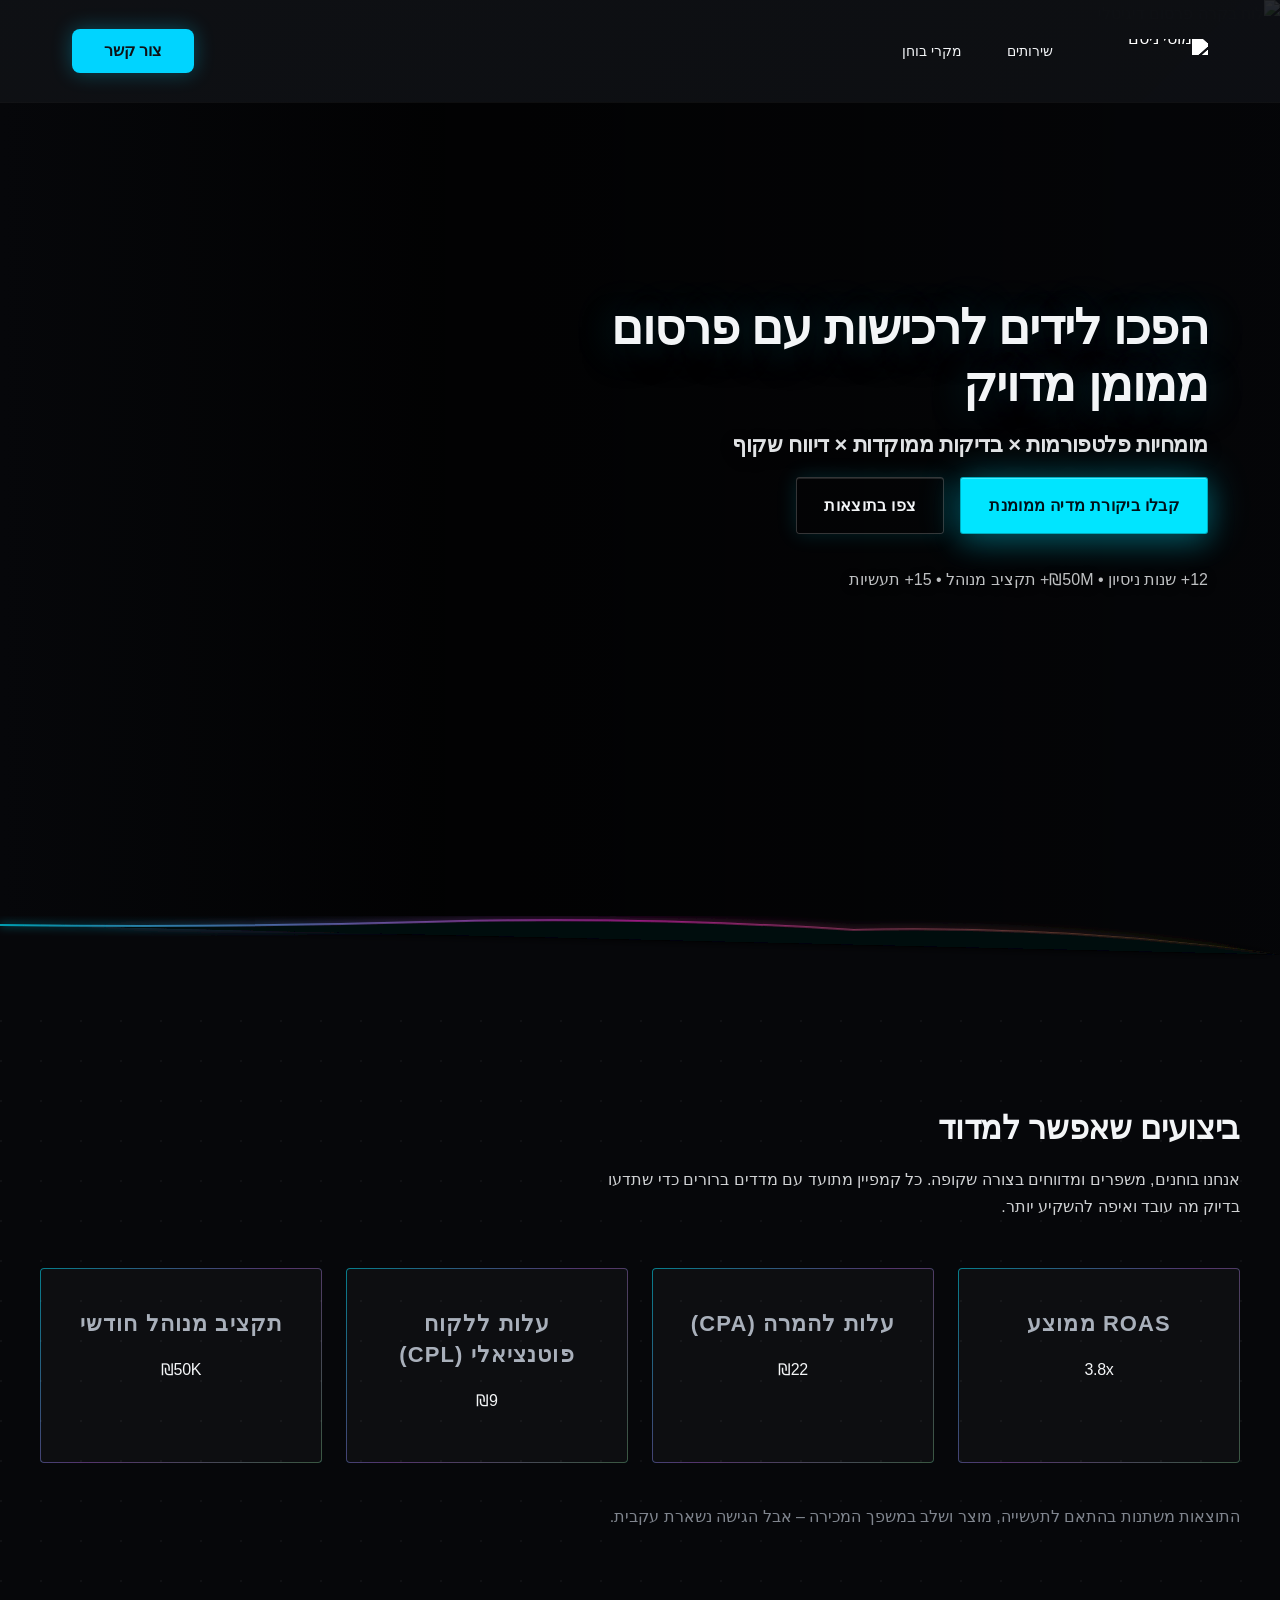
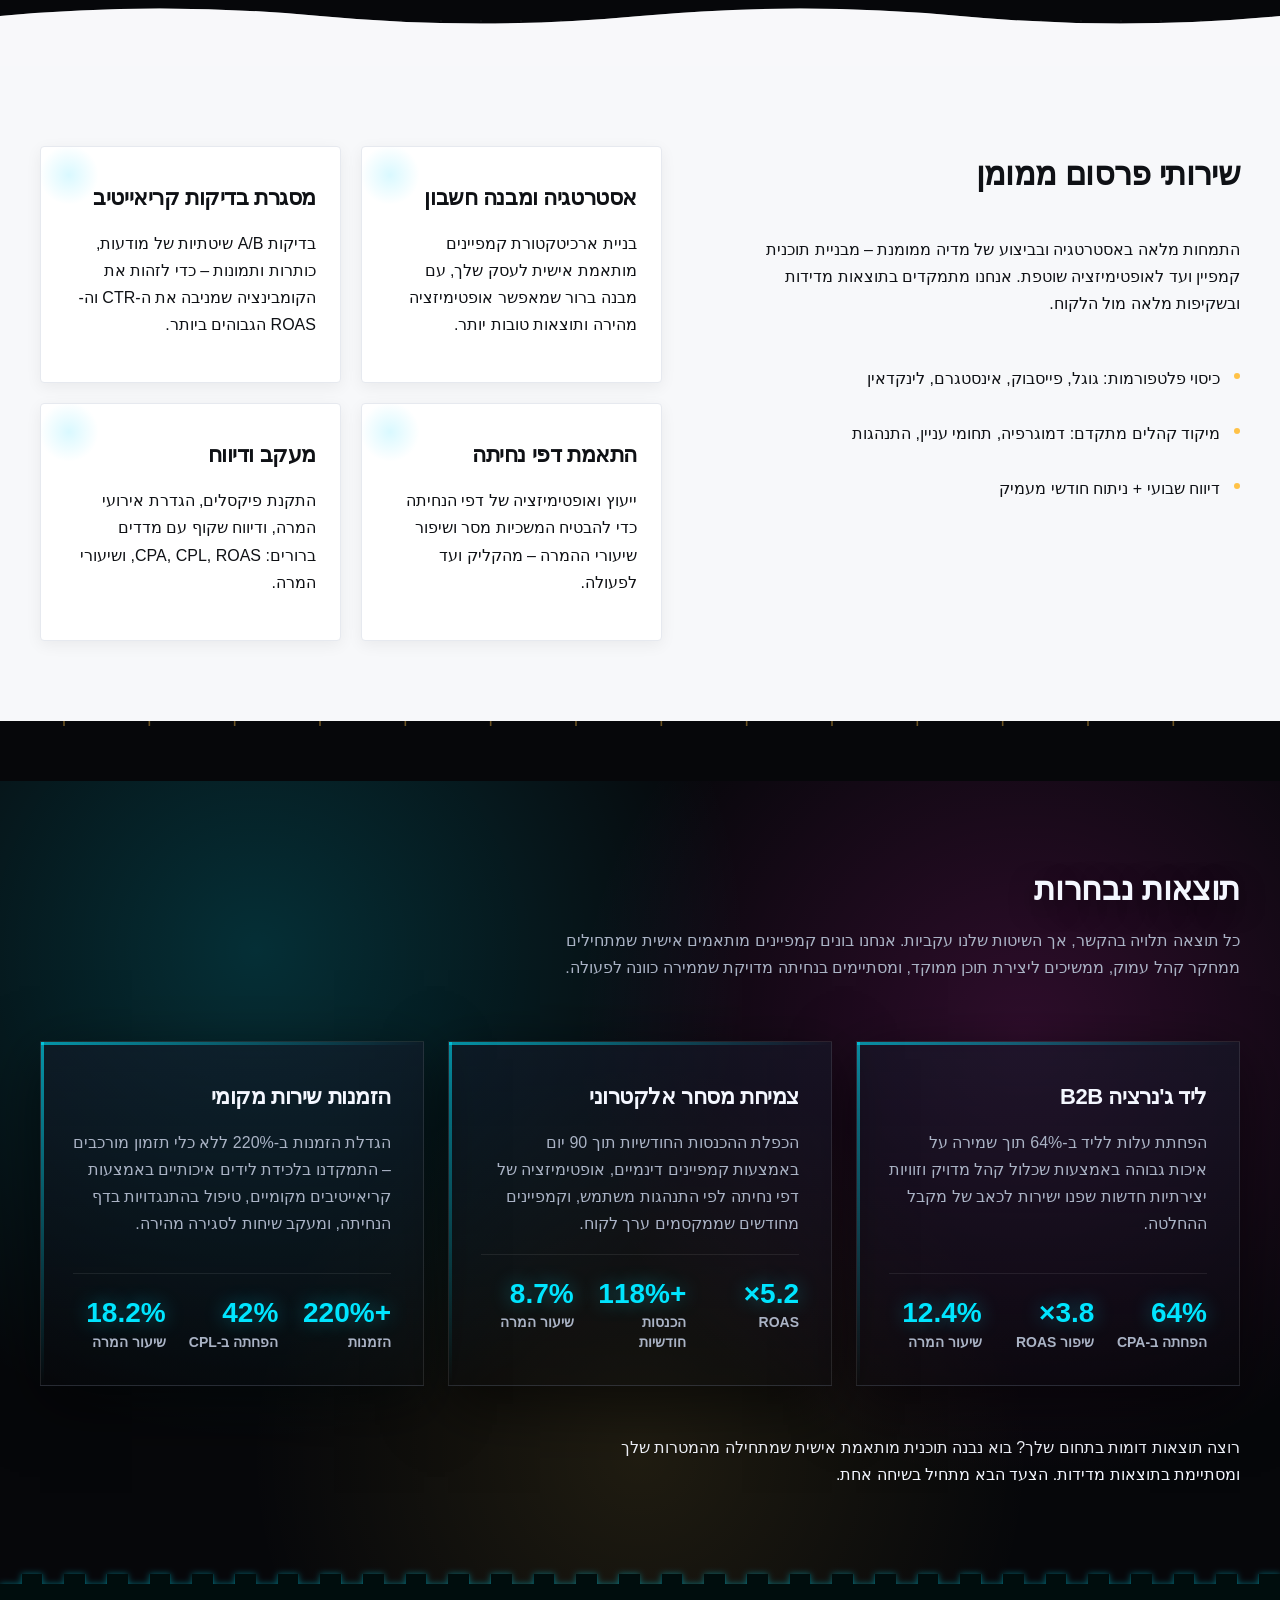
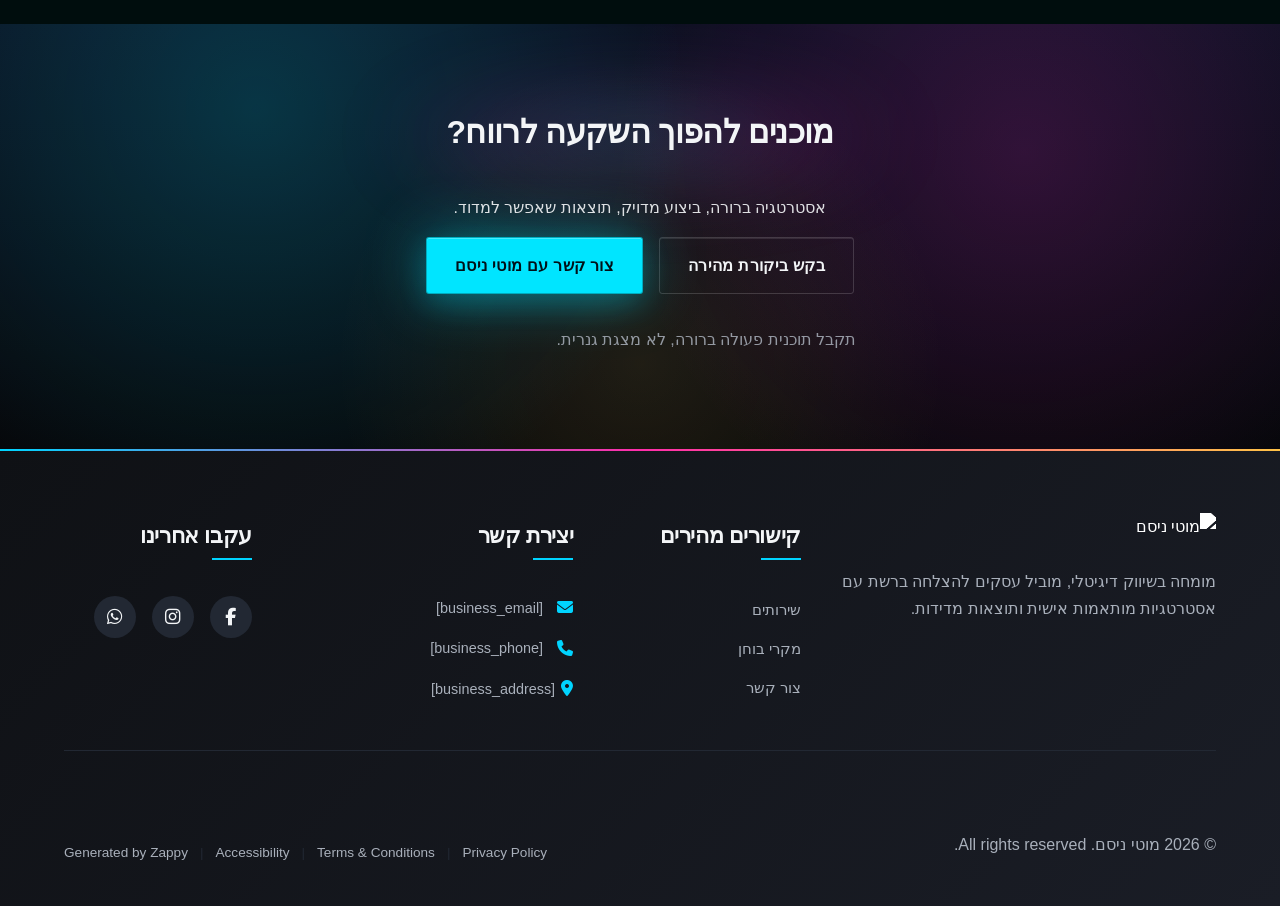
==== public/index.html @ 0c42daea "Initial website commit" ====
<!doctype html><html dir="rtl" lang="he"><head><meta charset="UTF-8"><meta content="width=device-width,initial-scale=1" name="viewport"><meta content="index, follow" name="robots"><title>פרסום ממומן שמניב תוצאות לעסקים — מוטי ניסם</title><meta content="מוטי ניסם מתמחה בשירותי פרסום ממומן לעסקים קטנים ובינוניים. קמפיינים דיגיטליים אפקטיביים שמגיעים לקהל היעד שלך ומניבים החזר השקעה מדיד." name="description"><meta content="פרסום ממומן לעסקים קטנים ובינוניים, שירותי פרסום ממומן בישראל, עסקים, שיווק דיגיטלי לעסקים, קמפיינים ממומנים" name="keywords"><script>!function(){"use strict";var t="acfc182a-7763-4c0f-8eba-aeacb9b62d09",e="https://api.zappy5.com/api/analytics/track",a=18e5,n=2592e6,o=!0,i=!0,r=!0;var s=function(){var e="zappy_visitor_"+t,a=null;try{if(a=localStorage.getItem(e)){var o=JSON.parse(a),i=Date.now();if(i-o.created<n)return o.lastSeen=i,localStorage.setItem(e,JSON.stringify(o)),o.id}}catch(t){console.warn("Zappy Analytics: LocalStorage not available")}var r="zv_"+Date.now()+"_"+Math.random().toString(36).substr(2,9);try{localStorage.setItem(e,JSON.stringify({id:r,created:Date.now(),lastSeen:Date.now()}))}catch(t){}return r}(),c=function(){var e="zappy_session_"+t,n=null;try{if(n=sessionStorage.getItem(e)){var o=JSON.parse(n),i=Date.now();if(i-o.timestamp<a)return o.timestamp=i,sessionStorage.setItem(e,JSON.stringify(o)),o.id}}catch(t){console.warn("Zappy Analytics: SessionStorage not available")}var r="zs_"+Date.now()+"_"+Math.random().toString(36).substr(2,9);try{sessionStorage.setItem(e,JSON.stringify({id:r,timestamp:Date.now()}))}catch(t){}return r}();function l(a,n){n=n||{};var o={website_id:t,event_type:a,page_path:window.location.pathname,referrer:document.referrer||"direct",visitor_id:s,session_id:c,metadata:n};if(navigator.sendBeacon){var i=new Blob([JSON.stringify(o)],{type:"application/json"});navigator.sendBeacon(e,i)}else fetch(e,{method:"POST",headers:{"Content-Type":"application/json"},body:JSON.stringify(o),keepalive:!0}).catch(function(t){console.warn("Zappy Analytics: Failed to track event",t)})}o&&l("pageview",{title:document.title,url:window.location.href}),i&&document.addEventListener("click",function(t){var e=t.target;if("BUTTON"===e.tagName||e.closest("button")){var a="BUTTON"===e.tagName?e:e.closest("button");l("click",{element:"button",text:a.textContent.trim().substring(0,100),id:a.id||null,class:a.className||null})}else if("A"===e.tagName||e.closest("a")){var n="A"===e.tagName?e:e.closest("a");l("navigation",{element:"link",text:n.textContent.trim().substring(0,100),href:n.href,external:n.hostname!==window.location.hostname})}},!0),r&&document.addEventListener("submit",function(t){var e=t.target;l("form_submit",{form_id:e.id||null,form_name:e.name||null,form_action:e.action||null,form_method:e.method||"GET"})},!0);var d=Date.now();window.addEventListener("beforeunload",function(){l("page_unload",{time_on_page:Math.floor((Date.now()-d)/1e3),page_path:window.location.pathname})}),window.zappyAnalytics={track:l,getVisitorId:function(){return s},getSessionId:function(){return c}}}()</script><meta content="פרסום ממומן שמניב תוצאות לעסקים — מוטי ניסם" property="og:title"><meta content="מוטי ניסם מתמחה בשירותי פרסום ממומן לעסקים קטנים ובינוניים. קמפיינים דיגיטליים אפקטיביים שמגיעים לקהל היעד שלך ומניבים החזר השקעה מדיד." property="og:description"><meta content="website" property="og:type"><meta content="he_IL" property="og:locale"><meta content="summary_large_image" name="twitter:card"><meta content="פרסום ממומן שמניב תוצאות לעסקים — מוטי ניסם" name="twitter:title"><meta content="מוטי ניסם מתמחה בשירותי פרסום ממומן לעסקים קטנים ובינוניים. קמפיינים דיגיטליים אפקטיביים שמגיעים לקהל היעד שלך ומניבים החזר השקעה מדיד." name="twitter:description"><link href="https://cdnjs.cloudflare.com/ajax/libs/font-awesome/6.4.0/css/all.min.css" rel="stylesheet"><link href="/assets/favicon.ico" rel="icon" type="image/x-icon"><link href="/assets/favicon-16x16.png" rel="icon" type="image/png" sizes="16x16"><link href="/assets/favicon-32x32.png" rel="icon" type="image/png" sizes="32x32"><link href="/assets/favicon-48x48.png" rel="icon" type="image/png" sizes="48x48"><link href="/assets/favicon-192x192.png" rel="icon" type="image/png" sizes="192x192"><link href="/assets/favicon-512x512.png" rel="icon" type="image/png" sizes="512x512"><link href="/assets/apple-touch-icon.png" rel="apple-touch-icon"><link href="https://cdn.jsdelivr.net/npm/vanilla-cookieconsent@3/dist/cookieconsent.css" rel="stylesheet"><script src="https://cdn.jsdelivr.net/npm/vanilla-cookieconsent@3/dist/cookieconsent.umd.js"></script><script src="https://cdn.jsdelivr.net/gh/mickidum/acc_toolbar/acctoolbar/acctoolbar.min.js"></script><link href="/styles.css" rel="stylesheet"><style id="zappy-dropdown-submenu-styles">#navMenu li:has(.sub-menu),.nav-menu li:has(.sub-menu),.navbar li:has(.sub-menu),nav li:has(.sub-menu){position:relative}#navMenu .sub-menu,.nav-menu .sub-menu,.navbar .sub-menu,nav .sub-menu{display:block!important;position:absolute!important;top:100%;left:0;min-width:220px;background:#fff;border-radius:8px;box-shadow:0 8px 25px rgba(0,0,0,.15);padding:8px 0;opacity:0;visibility:hidden;transform:translateY(10px);transition:all .3s ease;z-index:1000;list-style:none;pointer-events:none}#navMenu li:hover>.sub-menu,.nav-menu li:hover>.sub-menu,.navbar li:hover>.sub-menu,nav li:hover>.sub-menu{opacity:1!important;visibility:visible!important;transform:translateY(0)!important;pointer-events:auto!important}.sub-menu li{list-style:none;margin:0;padding:0}.sub-menu a{display:block!important;padding:10px 16px!important;color:#333!important;font-weight:500;text-decoration:none;white-space:nowrap;transition:background-color .2s}.sub-menu a:hover{background-color:#f5f5f5}[dir=rtl] .nav-menu .sub-menu,[dir=rtl] .navbar .sub-menu,[dir=rtl] nav .sub-menu,html[lang=ar] .nav-menu .sub-menu,html[lang=ar] .navbar .sub-menu,html[lang=ar] nav .sub-menu,html[lang=he] .nav-menu .sub-menu,html[lang=he] .navbar .sub-menu,html[lang=he] nav .sub-menu{left:auto!important;right:0!important}.sub-menu:empty,.sub-menu:not(:has(li)),.sub-menu:not(:has(li:not(.zappy-hidden-menu-item))){display:none!important;opacity:0!important;visibility:hidden!important;pointer-events:none!important}li:has(.menu-group-title):hover>.sub-menu{opacity:1!important;visibility:visible!important;transform:translateY(0)!important;pointer-events:auto!important}#navMenu>li>.menu-group-title,.nav-menu>li>.menu-group-title{display:inline-block;padding:.5rem 1rem;cursor:default;user-select:none}@media (max-width:768px){#navMenu .sub-menu,.nav-menu .sub-menu,.navbar .sub-menu,nav .sub-menu{position:static!important;transform:none!important;box-shadow:none!important;background:0 0!important;max-height:0;overflow:hidden;opacity:0;visibility:hidden;transition:max-height .3s ease,opacity .3s ease;padding:0!important;border-radius:0!important}.sub-menu.mobile-expanded{max-height:500px!important;opacity:1!important;visibility:visible!important;padding:8px 0 8px 16px!important}[dir=rtl] .sub-menu.mobile-expanded,html[lang=he] .sub-menu.mobile-expanded{padding:8px 16px 8px 0!important}#navMenu li:hover>.sub-menu,.nav-menu li:hover>.sub-menu,.navbar li:hover>.sub-menu,nav li:hover>.sub-menu{opacity:0;visibility:hidden;pointer-events:none}#navMenu li>.sub-menu.mobile-expanded,.nav-menu li>.sub-menu.mobile-expanded,.navbar li>.sub-menu.mobile-expanded,nav li>.sub-menu.mobile-expanded{opacity:1!important;visibility:visible!important;pointer-events:auto!important}#navMenu li:has(.sub-menu),.nav-menu li:has(.sub-menu),.navbar li:has(.sub-menu),nav li:has(.sub-menu){display:flex!important;flex-wrap:wrap!important;align-items:center!important;position:relative!important;min-height:44px!important}#navMenu li:has(.sub-menu)>a,.nav-menu li:has(.sub-menu)>a,.navbar li:has(.sub-menu)>a,nav li:has(.sub-menu)>a{flex:1!important;min-width:0!important}#navMenu li:has(.sub-menu)>.menu-group-title,.nav-menu li:has(.sub-menu)>.menu-group-title,.navbar li:has(.sub-menu)>.menu-group-title,nav li:has(.sub-menu)>.menu-group-title{flex:1!important;min-width:0!important;padding:0!important;line-height:inherit!important}#navMenu li:has(.sub-menu)>.sub-menu,.nav-menu li:has(.sub-menu)>.sub-menu,.navbar li:has(.sub-menu)>.sub-menu,nav li:has(.sub-menu)>.sub-menu{flex-basis:100%!important;width:100%!important}#navMenu li:has(.sub-menu)>a [class*=arrow],#navMenu li:has(.sub-menu)>a [class*=chevron],.nav-menu li:has(.sub-menu)>a .fa-angle-down,.nav-menu li:has(.sub-menu)>a .fa-chevron-down,.nav-menu li:has(.sub-menu)>a [class*=arrow],.nav-menu li:has(.sub-menu)>a [class*=chevron],nav li:has(.sub-menu)>a [class*=arrow],nav li:has(.sub-menu)>a [class*=chevron]{display:none!important;visibility:hidden!important}.mobile-submenu-toggle{display:flex!important;align-items:center!important;justify-content:center!important;width:44px!important;height:auto!important;background:0 0!important;border:none!important;cursor:pointer!important;color:var(--text-dark)!important;position:static!important;flex-shrink:0!important;align-self:stretch!important;z-index:2!important;padding:0!important;margin:0!important}.mobile-submenu-toggle::after{content:''!important;width:0!important;height:0!important;border-left:6px solid transparent!important;border-right:6px solid transparent!important;border-top:7px solid currentColor!important;transition:transform .3s ease!important}.mobile-submenu-toggle.expanded::after{transform:rotate(180deg)!important}.sub-menu a{padding:10px 0!important;display:block!important;color:var(--text-dark)!important}.navbar .sub-menu li a,.zappy-products-dropdown .sub-menu a,nav.navbar .sub-menu li a{color:var(--text-dark)!important}}@media (min-width:769px){.mobile-submenu-toggle{display:none!important}}</style><style id="zappy-widget-visibility">#mic-access-tool-box,#mic-access-tool-general-button,#mic-init-access-tool #mic-access-tool-box,#mic-init-access-tool #mic-access-tool-general-button,#mic-init-access-tool .mic-access-tool-general-button,._access-icon,._access-menu,.mic-access-tool-box,.mic-access-tool-general-button,div[id*=mic-access-tool-box]{display:none!important;visibility:hidden!important;opacity:0!important;pointer-events:none!important}</style></head><body><nav class="navbar" dir="rtl"><button aria-label="Menu" class="mobile-toggle" id="mobileToggle"><svg viewbox="0 0 24 24" fill="none" height="24" width="24" class="hamburger-icon"><path d="M3 12h18M3 6h18M3 18h18" stroke="currentColor" stroke-width="2" stroke-linecap="round"></path></svg><svg viewbox="0 0 24 24" fill="none" height="24" width="24" class="close-icon" style="display:none"><path d="M18 6L6 18M6 6l12 12" stroke="currentColor" stroke-width="2" stroke-linecap="round"></path></svg></button><button aria-label="Call" class="phone-header-btn"><svg viewbox="0 0 24 24" fill="currentColor" height="20" width="20"><path d="M22 16.92v3a2 2 0 0 1-2.18 2 19.79 19.79 0 0 1-8.63-3.07 19.5 19.5 0 0 1-6-6 19.79 19.79 0 0 1-3.07-8.67A2 2 0 0 1 4.11 2h3a2 2 0 0 1 2 1.72 12.84 12.84 0 0 0 .7 2.81 2 2 0 0 1-.45 2.11L8.09 9.91a16 16 0 0 0 6 6l1.27-1.27a2 2 0 0 1 2.11-.45 12.84 12.84 0 0 0 2.81.7A2 2 0 0 1 22 16.92z"></path></svg></button><div class="nav-container"><div class="nav-brand"><a href="/" class="logo-link"><img alt="מוטי ניסם" class="logo" src="/assets/business-logo.webp"></a></div><ul class="nav-menu" id="navMenu"><li><a href="/services">שירותים</a></li><li><a href="/case-studies">מקרי בוחן</a></li></ul><div class="nav-cta-container"><a href="/contact" class="nav-cta-btn">צור קשר</a></div></div></nav><main><section class="index-hero-section" data-layout-spec="בית-hero" data-hero-type="fullscreen-scrim"><img alt="לוח בקרה פרסום דיגיטלי" class="index-hero-bg" src="/assets/site-index-hero-bg.webp" data-context="Cinematic macro shot of digital advertising dashboards with blurred chart lines and performance metrics, dark moody lighting with subtle neon cyan and magenta accents, film grain texture, professional analytics interface in soft focus, dramatic depth of field, high-tech marketing workspace atmosphere" data-hero-bg="true" data-placeholder="index-hero-bg" data-preserve-bg="0" height="1080" width="1920"><div class="index-hero-scrim" aria-hidden="true"></div><div class="index-hero-content"><div class="index-hero-container"><h1 class="index-hero-headline">הפכו לידים לרכישות עם פרסום ממומן מדויק</h1><h3 class="index-hero-subtitle">מומחיות פלטפורמות × בדיקות ממוקדות × דיווח שקוף</h3><div class="index-hero-cta-row"><a href="/contact" class="index-hero-btn-primary">קבלו ביקורת מדיה ממומנת</a><a href="/case-studies" class="index-hero-btn-secondary">צפו בתוצאות</a></div><p class="index-hero-proof">12+ שנות ניסיון • ₪50M+ תקציב מנוהל • 15+ תעשיות</p></div></div><div class="index-hero-divider-wrapper"><svg viewbox="0 0 1200 120" aria-hidden="true" data-no-icon-edit="true" preserveaspectratio="none" xmlns="http://www.w3.org/2000/svg"><defs><linearGradient id="index-hero-divider-gradient" x1="0%" x2="100%" y1="0%" y2="0%"><stop offset="0%" style="stop-color:#00E5FF;stop-opacity:0.65"></stop><stop offset="50%" style="stop-color:#FF2BD6;stop-opacity:0.45"></stop><stop offset="100%" style="stop-color:rgba(255,210,74,0)"></stop></linearGradient><filter id="index-hero-divider-glow"><feGaussianBlur result="coloredBlur" stddeviation="4"></feGaussianBlur><feMerge><feMergeNode in="coloredBlur"></feMergeNode><feMergeNode in="SourceGraphic"></feMergeNode></feMerge></filter></defs><path d="M0,120 L0,25 Q200,28 400,22 T800,30 Q1000,25 1200,55 L1200,120 Z" fill="#06070A"></path><path d="M0,25 Q200,28 400,22 T800,30 Q1000,25 1200,55" fill="#06070A" filter="url(#index-hero-divider-glow)" stroke="url(#index-hero-divider-gradient)" stroke-width="2"></path></svg></div></section><section class="index-stats-section" data-layout-spec="בית-stats"><div class="index-stats-section__container"><div class="index-stats-section__intro"><h2 class="index-stats-section__title">ביצועים שאפשר למדוד</h2><p class="index-stats-section__intro-text">אנחנו בוחנים, משפרים ומדווחים בצורה שקופה. כל קמפיין מתועד עם מדדים ברורים כדי שתדעו בדיוק מה עובד ואיפה להשקיע יותר.</p></div><div class="index-stats-section__metrics-grid"><div class="index-stats-section__metric-card"><h3 class="index-stats-section__metric-label">ROAS ממוצע</h3><p class="index-stats-section__metric-value">3.8x</p></div><div class="index-stats-section__metric-card"><h3 class="index-stats-section__metric-label">עלות להמרה (CPA)</h3><p class="index-stats-section__metric-value">₪22</p></div><div class="index-stats-section__metric-card"><h3 class="index-stats-section__metric-label">עלות ללקוח פוטנציאלי (CPL)</h3><p class="index-stats-section__metric-value">₪9</p></div><div class="index-stats-section__metric-card"><h3 class="index-stats-section__metric-label">תקציב מנוהל חודשי</h3><p class="index-stats-section__metric-value">₪50K</p></div></div><p class="index-stats-section__disclaimer">התוצאות משתנות בהתאם לתעשייה, מוצר ושלב במשפך המכירה – אבל הגישה נשארת עקבית.</p></div><div class="index-stats-section__divider-wrapper"><svg viewbox="0 0 1200 100" aria-hidden="true" data-no-icon-edit="true" preserveaspectratio="none" xmlns="http://www.w3.org/2000/svg"><defs><linearGradient id="stats-wave-glow" x1="0%" x2="100%" y1="0%" y2="0%"><stop offset="0%" style="stop-color:#00E5FF;stop-opacity:0.25"></stop><stop offset="50%" style="stop-color:#FF2BD6;stop-opacity:0.20"></stop><stop offset="100%" style="stop-color:#00E5FF;stop-opacity:0.25"></stop></linearGradient></defs><path d="M0,100 L0,50 Q150,35 300,50 T600,50 Q750,35 900,50 T1200,50 L1200,100 Z" fill="var(--bg-light)"></path><path d="M0,100 L0,50 Q150,35 300,50 T600,50 Q750,35 900,50 T1200,50 L1200,100 Z" fill="var(--bg-light)" opacity="0.4"></path></svg></div></section><section class="index-services-section" data-layout-spec="בית-services"><div class="index-services-container"><div class="index-services-content"><h2 class="index-services-title">שירותי פרסום ממומן</h2><p class="index-services-intro">התמחות מלאה באסטרטגיה ובביצוע של מדיה ממומנת – מבניית תוכנית קמפיין ועד לאופטימיזציה שוטפת. אנחנו מתמקדים בתוצאות מדידות ובשקיפות מלאה מול הלקוח.</p><div class="index-services-includes"><p class="index-services-include-item">כיסוי פלטפורמות: גוגל, פייסבוק, אינסטגרם, לינקדאין</p><p class="index-services-include-item">מיקוד קהלים מתקדם: דמוגרפיה, תחומי עניין, התנהגות</p><p class="index-services-include-item">דיווח שבועי + ניתוח חודשי מעמיק</p></div></div><div class="index-services-cards"><div class="index-services-card"><h3 class="index-services-card-title">אסטרטגיה ומבנה חשבון</h3><p class="index-services-card-text">בניית ארכיטקטורת קמפיינים מותאמת אישית לעסק שלך, עם מבנה ברור שמאפשר אופטימיזציה מהירה ותוצאות טובות יותר.</p></div><div class="index-services-card"><h3 class="index-services-card-title">מסגרת בדיקות קריאייטיב</h3><p class="index-services-card-text">בדיקות A/B שיטתיות של מודעות, כותרות ותמונות – כדי לזהות את הקומבינציה שמניבה את ה-CTR וה-ROAS הגבוהים ביותר.</p></div><div class="index-services-card"><h3 class="index-services-card-title">התאמת דפי נחיתה</h3><p class="index-services-card-text">ייעוץ ואופטימיזציה של דפי הנחיתה כדי להבטיח המשכיות מסר ושיפור שיעורי ההמרה – מהקליק ועד לפעולה.</p></div><div class="index-services-card"><h3 class="index-services-card-title">מעקב ודיווח</h3><p class="index-services-card-text">התקנת פיקסלים, הגדרת אירועי המרה, ודיווח שקוף עם מדדים ברורים: CPA, CPL, ROAS, ושיעורי המרה.</p></div></div></div><div class="index-services-divider-wrapper"><svg viewbox="0 0 1200 120" aria-hidden="true" data-no-icon-edit="true" preserveaspectratio="none" xmlns="http://www.w3.org/2000/svg"><defs><linearGradient id="index-services-gradient" x1="0%" x2="0%" y1="0%" y2="100%"><stop offset="0%" style="stop-color:#F7F8FA;stop-opacity:1"></stop><stop offset="100%" style="stop-color:#0F1115;stop-opacity:1"></stop></linearGradient></defs><path d="M0,120 L0,60 L1200,60 L1200,120 Z" fill="#06070A"></path><g opacity="0.4"><line stroke="#FFC247" stroke-width="1.5" x1="60" x2="60" y1="60" y2="65"></line><line stroke="#FFC247" stroke-width="1.5" x1="140" x2="140" y1="60" y2="65"></line><line stroke="#FFC247" stroke-width="1.5" x1="220" x2="220" y1="60" y2="65"></line><line stroke="#FFC247" stroke-width="1.5" x1="300" x2="300" y1="60" y2="65"></line><line stroke="#FFC247" stroke-width="1.5" x1="380" x2="380" y1="60" y2="65"></line><line stroke="#FFC247" stroke-width="1.5" x1="460" x2="460" y1="60" y2="65"></line><line stroke="#FFC247" stroke-width="1.5" x1="540" x2="540" y1="60" y2="65"></line><line stroke="#FFC247" stroke-width="1.5" x1="620" x2="620" y1="60" y2="65"></line><line stroke="#FFC247" stroke-width="1.5" x1="700" x2="700" y1="60" y2="65"></line><line stroke="#FFC247" stroke-width="1.5" x1="780" x2="780" y1="60" y2="65"></line><line stroke="#FFC247" stroke-width="1.5" x1="860" x2="860" y1="60" y2="65"></line><line stroke="#FFC247" stroke-width="1.5" x1="940" x2="940" y1="60" y2="65"></line><line stroke="#FFC247" stroke-width="1.5" x1="1020" x2="1020" y1="60" y2="65"></line><line stroke="#FFC247" stroke-width="1.5" x1="1100" x2="1100" y1="60" y2="65"></line></g></svg></div></section><section class="index-case-studies-section" data-layout-spec="בית-case-studies"><div class="index-case-studies-container"><div class="index-case-studies-header"><h2>תוצאות נבחרות</h2><p>כל תוצאה תלויה בהקשר, אך השיטות שלנו עקביות. אנחנו בונים קמפיינים מותאמים אישית שמתחילים ממחקר קהל עמוק, ממשיכים ליצירת תוכן ממוקד, ומסתיימים בנחיתה מדויקת שממירה כוונה לפעולה.</p></div><div class="index-case-studies-grid"><article class="index-case-study-card"><h3>ליד ג'נרציה B2B</h3><p>הפחתת עלות לליד ב-64% תוך שמירה על איכות גבוהה באמצעות שכלול קהל מדויק וזוויות יצירתיות חדשות שפנו ישירות לכאב של מקבל ההחלטה.</p><div class="index-case-study-metrics"><div class="index-case-study-metric"><span class="index-case-study-metric-value">64%</span><span class="index-case-study-metric-label">הפחתה ב-CPA</span></div><div class="index-case-study-metric"><span class="index-case-study-metric-value">3.8×</span><span class="index-case-study-metric-label">שיפור ROAS</span></div><div class="index-case-study-metric"><span class="index-case-study-metric-value">12.4%</span><span class="index-case-study-metric-label">שיעור המרה</span></div></div></article><article class="index-case-study-card"><h3>צמיחת מסחר אלקטרוני</h3><p>הכפלת ההכנסות החודשיות תוך 90 יום באמצעות קמפיינים דינמיים, אופטימיזציה של דפי נחיתה לפי התנהגות משתמש, וקמפיינים מחודשים שממקסמים ערך לקוח.</p><div class="index-case-study-metrics"><div class="index-case-study-metric"><span class="index-case-study-metric-value">5.2×</span><span class="index-case-study-metric-label">ROAS</span></div><div class="index-case-study-metric"><span class="index-case-study-metric-value">+118%</span><span class="index-case-study-metric-label">הכנסות חודשיות</span></div><div class="index-case-study-metric"><span class="index-case-study-metric-value">8.7%</span><span class="index-case-study-metric-label">שיעור המרה</span></div></div></article><article class="index-case-study-card"><h3>הזמנות שירות מקומי</h3><p>הגדלת הזמנות ב-220% ללא כלי תזמון מורכבים – התמקדנו בלכידת לידים איכותיים באמצעות קריאייטיבים מקומיים, טיפול בהתנגדויות בדף הנחיתה, ומעקב שיחות לסגירה מהירה.</p><div class="index-case-study-metrics"><div class="index-case-study-metric"><span class="index-case-study-metric-value">+220%</span><span class="index-case-study-metric-label">הזמנות</span></div><div class="index-case-study-metric"><span class="index-case-study-metric-value">42%</span><span class="index-case-study-metric-label">הפחתה ב-CPL</span></div><div class="index-case-study-metric"><span class="index-case-study-metric-value">18.2%</span><span class="index-case-study-metric-label">שיעור המרה</span></div></div></article></div><div class="index-case-studies-footer"><p>רוצה תוצאות דומות בתחום שלך? בוא נבנה תוכנית מותאמת אישית שמתחילה מהמטרות שלך ומסתיימת בתוצאות מדידות. הצעד הבא מתחיל בשיחה אחת.</p></div></div><div class="index-case-studies-divider-wrapper"><svg viewbox="0 0 1200 60" aria-hidden="true" data-no-icon-edit="true" preserveaspectratio="none" xmlns="http://www.w3.org/2000/svg"><defs><filter id="cyan-glow-case-studies" height="200%" width="200%" x="-50%" y="-50%"><feGaussianBlur result="blur" stddeviation="3" in="SourceGraphic"></feGaussianBlur><feFlood flood-color="#00E5FF" flood-opacity="0.4"></feFlood><feComposite in2="blur" operator="in" result="glow"></feComposite><feMerge><feMergeNode in="glow"></feMergeNode><feMergeNode in="SourceGraphic"></feMergeNode></feMerge></filter></defs><path d="M0,60 L0,20 L20,20 L20,10 L40,10 L40,20 L60,20 L60,10 L80,10 L80,20 L100,20 L100,10 L120,10 L120,20 L140,20 L140,10 L160,10 L160,20 L180,20 L180,10 L200,10 L200,20 L220,20 L220,10 L240,10 L240,20 L260,20 L260,10 L280,10 L280,20 L300,20 L300,10 L320,10 L320,20 L340,20 L340,10 L360,10 L360,20 L380,20 L380,10 L400,10 L400,20 L420,20 L420,10 L440,10 L440,20 L460,20 L460,10 L480,10 L480,20 L500,20 L500,10 L520,10 L520,20 L540,20 L540,10 L560,10 L560,20 L580,20 L580,10 L600,10 L600,20 L620,20 L620,10 L640,10 L640,20 L660,20 L660,10 L680,10 L680,20 L700,20 L700,10 L720,10 L720,20 L740,20 L740,10 L760,10 L760,20 L780,20 L780,10 L800,10 L800,20 L820,20 L820,10 L840,10 L840,20 L860,20 L860,10 L880,10 L880,20 L900,20 L900,10 L920,10 L920,20 L940,20 L940,10 L960,10 L960,20 L980,20 L980,10 L1000,10 L1000,20 L1020,20 L1020,10 L1040,10 L1040,20 L1060,20 L1060,10 L1080,10 L1080,20 L1100,20 L1100,10 L1120,10 L1120,20 L1140,20 L1140,10 L1160,10 L1160,20 L1180,20 L1180,10 L1200,10 L1200,60 Z" fill="#06070A" filter="url(#cyan-glow-case-studies)"></path></svg></div></section><section class="index-cta-section" data-layout-spec="בית-cta"><div class="index-cta-container"><div class="index-cta-glow-wrapper"><h2 class="index-cta-title">מוכנים להפוך השקעה לרווח?</h2></div><p class="index-cta-subtitle">אסטרטגיה ברורה, ביצוע מדויק, תוצאות שאפשר למדוד.</p><div class="index-cta-buttons"><a href="/contact" class="index-cta-btn index-cta-btn-primary">צור קשר עם מוטי ניסם</a><a href="/contact" class="index-cta-btn index-cta-btn-secondary">בקש ביקורת מהירה</a></div><p class="index-cta-reassurance">תקבל תוכנית פעולה ברורה, לא מצגת גנרית.</p></div></section></main><footer class="site-footer"><div class="footer-container"><div class="footer-top"><div class="footer-column footer-about"><img alt="מוטי ניסם" class="logo" src="/assets/business-logo.webp"><p class="footer-description">מומחה בשיווק דיגיטלי, מוביל עסקים להצלחה ברשת עם אסטרטגיות מותאמות אישית ותוצאות מדידות.</p></div><div class="footer-column footer-links"><h3 class="footer-heading">קישורים מהירים</h3><ul class="footer-nav"><li><a href="/services">שירותים</a></li><li><a href="/case-studies">מקרי בוחן</a></li><li><a href="/contact">צור קשר</a></li></ul></div><div class="footer-column footer-contact"><h3 class="footer-heading">יצירת קשר</h3><ul class="contact-list"><li><i class="fas fa-envelope"></i><a href="mailto:[business_email]">[business_email]</a></li><li><i class="fas fa-phone"></i><a href="tel:[business_phone]">[business_phone]</a></li><li><a href="/"><i class="fas fa-map-marker-alt"></i><span>[business_address]</span></a></li></ul></div><div class="footer-column footer-social"><h3 class="footer-heading">עקבו אחרינו</h3><div class="social-links"><a href="[facebook_handle]" aria-label="Facebook" rel="noopener noreferrer" target="_blank"><i class="fab fa-facebook-f"></i></a><a href="[instagram_handle]" aria-label="Instagram" rel="noopener noreferrer" target="_blank"><i class="fab fa-instagram"></i></a><a href="[whatsapp_handle]" aria-label="WhatsApp" rel="noopener noreferrer" target="_blank"><i class="fab fa-whatsapp"></i></a></div></div></div><div class="footer-bottom"><div class="footer-bottom-content"><p class="copyright">© 2026 מוטי ניסם. All rights reserved.</p><div class="footer-bottom-links"><a href="/privacy">Privacy Policy</a><span class="separator">|</span><a href="/terms">Terms &amp; Conditions</a><span class="separator">|</span><a href="/accessibility">Accessibility</a><span class="separator">|</span><a href="https://zappy5.com" class="zappy-attribution" target="_blank">Generated by Zappy</a></div></div></div></div></footer><a href="https://wa.me/[whatsapp_handle]" class="whatsapp-float" aria-label="WhatsApp"><i class="fab fa-whatsapp"></i></a><div data-integration="accessibility:toolbar"></div><script src="/script.js"></script><script id="zappy-mobile-submenu-script">!function(){function e(){if(window.innerWidth>768)return document.querySelectorAll(".mobile-submenu-toggle").forEach(function(e){e.remove()}),void document.querySelectorAll(".sub-menu.mobile-expanded").forEach(function(e){e.classList.remove("mobile-expanded")});document.querySelectorAll(".nav-menu li:has(.sub-menu), nav li:has(.sub-menu), .navbar li:has(.sub-menu), #navMenu li:has(.sub-menu)").forEach(function(e){if(!e.querySelector(".mobile-submenu-toggle")){var t=e.querySelector(".sub-menu"),n=e.querySelector(":scope > a");if(t&&n){var o=document.createElement("button");o.className="mobile-submenu-toggle",o.setAttribute("aria-label","Toggle submenu"),o.setAttribute("type","button"),n.insertAdjacentElement("afterend",o),o.addEventListener("click",function(e){e.preventDefault(),e.stopPropagation(),document.querySelectorAll(".sub-menu.mobile-expanded").forEach(function(e){if(e!==t){e.classList.remove("mobile-expanded");var n=e.parentElement.querySelector(".mobile-submenu-toggle");n&&n.classList.remove("expanded")}}),t.classList.toggle("mobile-expanded"),o.classList.toggle("expanded")})}}})}var t;"loading"===document.readyState?document.addEventListener("DOMContentLoaded",e):e(),window.addEventListener("resize",function(){clearTimeout(t),t=setTimeout(e,250)});var n=new MutationObserver(function(t){t.forEach(function(t){if("attributes"===t.type){var n=t.target;n.classList&&(n.classList.contains("active")||n.classList.contains("open"))&&setTimeout(e,100)}})});setTimeout(function(){document.querySelectorAll(".mobile-menu, .nav-menu, #navMenu, nav").forEach(function(e){n.observe(e,{attributes:!0,attributeFilter:["class","style"]})})},500)}()</script><script id="zappy-navbar-scroll-effect">!function(){var e=document.querySelector("nav.navbar,.navbar:not(.zappy-catalog-menu)"),t=document.querySelector(".zappy-catalog-menu");if(e){var r="rgba(15,17,21,0.85)";e.style.transition="background 0.3s ease,backdrop-filter 0.3s ease,-webkit-backdrop-filter 0.3s ease,box-shadow 0.3s ease",t&&(t.style.transition="background 0.3s ease,backdrop-filter 0.3s ease,-webkit-backdrop-filter 0.3s ease"),window.addEventListener("scroll",a,{passive:!0}),a()}function a(){(window.scrollY||window.pageYOffset)>60?(e.style.background=r,e.style.backdropFilter="blur(12px)",e.style.webkitBackdropFilter="blur(12px)",e.style.boxShadow="0 2px 16px rgba(0,0,0,0.12)",t&&(t.style.background=r,t.style.backdropFilter="blur(12px)",t.style.webkitBackdropFilter="blur(12px)")):(e.style.background="transparent",e.style.backdropFilter="none",e.style.webkitBackdropFilter="none",e.style.boxShadow="none",t&&(t.style.background="transparent",t.style.backdropFilter="none",t.style.webkitBackdropFilter="none"))}}()</script></body></html>
---- styles.css ----
/* Self-hosted fonts (Inter + Rubik for multi-language support) */

/* Inter font (English / LTR languages) */
@font-face {
  font-family: 'Inter';
  font-style: normal;
  font-weight: 400;
  font-display: swap;
  src: url('assets/fonts/Inter-Regular.woff2') format('woff2');
}

@font-face {
  font-family: 'Inter';
  font-style: normal;
  font-weight: 500;
  font-display: swap;
  src: url('assets/fonts/Inter-Medium.woff2') format('woff2');
}

@font-face {
  font-family: 'Inter';
  font-style: normal;
  font-weight: 600;
  font-display: swap;
  src: url('assets/fonts/Inter-SemiBold.woff2') format('woff2');
}

@font-face {
  font-family: 'Inter';
  font-style: normal;
  font-weight: 700;
  font-display: swap;
  src: url('assets/fonts/Inter-Bold.woff2') format('woff2');
}

/* Rubik font (Hebrew / RTL languages) */
@font-face {
  font-family: 'Rubik';
  font-style: normal;
  font-weight: 400;
  font-display: swap;
  src: url('assets/fonts/Rubik-Regular.woff2') format('woff2');
}

@font-face {
  font-family: 'Rubik';
  font-style: normal;
  font-weight: 500;
  font-display: swap;
  src: url('assets/fonts/Rubik-Medium.woff2') format('woff2');
}

@font-face {
  font-family: 'Rubik';
  font-style: normal;
  font-weight: 600;
  font-display: swap;
  src: url('assets/fonts/Rubik-SemiBold.woff2') format('woff2');
}

@font-face {
  font-family: 'Rubik';
  font-style: normal;
  font-weight: 700;
  font-display: swap;
  src: url('assets/fonts/Rubik-Bold.woff2') format('woff2');
}


/* Self-hosted fonts (Inter + Rubik for multi-language support) */

/* Inter font (English / LTR languages) */
@font-face {
  font-family: 'Inter';
  font-style: normal;
  font-weight: 400;
  font-display: swap;
  src: url('assets/fonts/Inter-Regular.woff2') format('woff2');
}

@font-face {
  font-family: 'Inter';
  font-style: normal;
  font-weight: 500;
  font-display: swap;
  src: url('assets/fonts/Inter-Medium.woff2') format('woff2');
}

@font-face {
  font-family: 'Inter';
  font-style: normal;
  font-weight: 600;
  font-display: swap;
  src: url('assets/fonts/Inter-SemiBold.woff2') format('woff2');
}

@font-face {
  font-family: 'Inter';
  font-style: normal;
  font-weight: 700;
  font-display: swap;
  src: url('assets/fonts/Inter-Bold.woff2') format('woff2');
}

/* Rubik font (Hebrew / RTL languages) */
@font-face {
  font-family: 'Rubik';
  font-style: normal;
  font-weight: 400;
  font-display: swap;
  src: url('assets/fonts/Rubik-Regular.woff2') format('woff2');
}

@font-face {
  font-family: 'Rubik';
  font-style: normal;
  font-weight: 500;
  font-display: swap;
  src: url('assets/fonts/Rubik-Medium.woff2') format('woff2');
}

@font-face {
  font-family: 'Rubik';
  font-style: normal;
  font-weight: 600;
  font-display: swap;
  src: url('assets/fonts/Rubik-SemiBold.woff2') format('woff2');
}

@font-face {
  font-family: 'Rubik';
  font-style: normal;
  font-weight: 700;
  font-display: swap;
  src: url('assets/fonts/Rubik-Bold.woff2') format('woff2');
}
:root {
  --primary: #00D4FF;
  --secondary: #FF2DAA;
  --accent: #FFC247;
  --bg-light: #F7F8FA;
  --bg-dark: #0F1115;
  --text-dark: #0F1115;
  --text-light: #F3F5F7;
  --text-muted: #A9B0BB;
  --border-light: #E6E9EF;
  --border-dark: #222833;
  --nav-bg: transparent;
  --nav-text: #F3F5F7;
  --nav-text-hover: #00D4FF;
  
  --gradient-primary: linear-gradient(90deg, #00E5FF 0%, #00B7FF 45%, #00E5FF 100%);
  --gradient-secondary: linear-gradient(90deg, #FF2BD6 0%, #B600FF 55%, #FF2BD6 100%);
  --gradient-gold-shine: linear-gradient(90deg, rgba(255,210,74,0) 0%, rgba(255,210,74,0.85) 50%, rgba(255,210,74,0) 100%);
  --gradient-gold-accent: linear-gradient(90deg, #FFD24A 0%, #FFB52E 55%, #FFD24A 100%);
  --gradient-dark-section: linear-gradient(180deg, #0B1020 0%, #06070A 100%);
  --gradient-light-section: linear-gradient(180deg, #141A2A 0%, #0B1020 100%);
  --gradient-overlay-dark: linear-gradient(180deg, rgba(0,0,0,0.15) 0%, rgba(0,0,0,0.72) 70%, rgba(0,0,0,0.88) 100%);
  --gradient-overlay-light: linear-gradient(180deg, rgba(255,255,255,0.06) 0%, rgba(255,255,255,0.02) 100%);
  
  --font-heading: Inter, "Neue Haas Grotesk", system-ui, -apple-system, "Segoe UI", Arial, sans-serif;
  --font-body: Inter, system-ui, -apple-system, "Segoe UI", Arial, sans-serif;
}

* {
  margin: 0;
  padding: 0;
  box-sizing: border-box;
}

*::before,
*::after {
  box-sizing: border-box;
}

html {
  font-size: 16px !important;
  direction: rtl;
  -webkit-font-smoothing: antialiased;
  -moz-osx-font-smoothing: grayscale;
}

body {
  font-family: 'Rubik', sans-serif;
  font-size: 16px !important;
  line-height: 1.7 !important;
  color: var(--text-dark);
  background-color: var(--bg-light);
  font-feature-settings: "tnum" 1;
}

h1, h2, h3, h4, h5, h6 {
  font-family: 'Rubik', sans-serif;
  letter-spacing: -0.02em;
  color: inherit;
}

h1 {
  font-size: 48px !important;
  font-weight: 700 !important;
  line-height: 1.2 !important;
  margin-bottom: 1rem !important;
  margin-top: 0.5rem !important;
}

h2 {
  font-size: 32px !important;
  font-weight: 600 !important;
  line-height: 1.3 !important;
  margin-bottom: 1rem !important;
  margin-top: 0.5rem !important;
}

h3 {
  font-size: 22px !important;
  font-weight: 600 !important;
  line-height: 1.4 !important;
  margin-bottom: 1rem !important;
  margin-top: 0.5rem !important;
}

p {
  font-size: 16px !important;
  font-weight: 400 !important;
  line-height: 1.7 !important;
  margin-bottom: 1rem !important;
  max-width: 75ch;
}

small,
.small-text {
  font-size: 14px !important;
  font-weight: 400 !important;
  line-height: 1.6 !important;
}

a {
  color: var(--primary);
  text-decoration: none;
  transition: color 0.3s ease;
}

a:hover {
  color: var(--nav-text-hover);
}

img {
  max-width: 100%;
  height: auto;
  display: block;
}

button {
  font-family: 'Rubik', sans-serif;
  cursor: pointer;
  border: none;
  background: none;
}

ul, ol {
  list-style-position: inside;
}

.container {
  width: 100%;
  max-width: 1200px;
  margin: 0 auto;
  padding: 0 20px;
}

.btn {
  display: inline-flex;
  align-items: center;
  justify-content: center;
  padding: 12px 32px;
  font-size: 16px;
  font-weight: 600;
  border-radius: 8px;
  transition: all 0.3s ease;
  cursor: pointer;
  text-decoration: none;
  border: none;
  font-family: 'Rubik', sans-serif;
}

.btn-primary {
  background: var(--gradient-primary);
  color: var(--text-dark);
  box-shadow: 0 4px 12px rgba(0, 212, 255, 0.3);
}

.btn-primary:hover {
  transform: translateY(-2px);
  box-shadow: 0 6px 20px rgba(0, 212, 255, 0.4);
  color: var(--text-dark);
}

.btn-secondary {
  background: var(--gradient-secondary);
  color: var(--text-light);
  box-shadow: 0 4px 12px rgba(255, 45, 170, 0.3);
}

.btn-secondary:hover {
  transform: translateY(-2px);
  box-shadow: 0 6px 20px rgba(255, 45, 170, 0.4);
  color: var(--text-light);
}

.whatsapp-float {
  position: fixed;
  bottom: 20px;
  left: 20px;
  width: 60px;
  height: 60px;
  background: #25D366;
  color: white;
  border-radius: 50%;
  display: flex;
  align-items: center;
  justify-content: center;
  font-size: 30px;
  z-index: 999;
  box-shadow: 0 4px 12px rgba(0,0,0,0.15);
  text-decoration: none;
  transition: transform 0.3s, box-shadow 0.3s;
}

.whatsapp-float:hover {
  transform: scale(1.1);
  box-shadow: 0 6px 20px rgba(0,0,0,0.2);
  color: white;
}

@media (max-width: 1024px) {
  h1 {
    font-size: 36px !important;
  }
  
  h2 {
    font-size: 28px !important;
  }
  
  h3 {
    font-size: 20px !important;
  }
  
  p {
    font-size: 15px !important;
  }
  
  .container {
    padding: 0 16px;
  }
}

@media (max-width: 768px) {
  h1 {
    font-size: 28px !important;
    margin-bottom: 1rem !important;
    margin-top: 0.5rem !important;
  }
  
  h2 {
    font-size: 22px !important;
    margin-bottom: 1rem !important;
    margin-top: 0.5rem !important;
  }
  
  h3 {
    font-size: 18px !important;
    margin-bottom: 1rem !important;
    margin-top: 0.5rem !important;
  }
  
  p {
    font-size: 14px !important;
  }
  
  .btn {
    padding: 10px 24px;
    font-size: 14px;
  }
  
  .container {
    padding: 0 16px;
  }
}

@media (min-width: 769px) {
  .whatsapp-float {
    display: none !important;
  }
}


/* Navbar Styles */
:root {
  --nav-bg: transparent;
  --nav-text: #F3F5F7;
  --nav-text-hover: #00D4FF;
  --primary: #00D4FF;
  --secondary: #FF2DAA;
  --accent: #FFC247;
  --bg-light: #F7F8FA;
  --bg-dark: #0F1115;
  --text-dark: #0F1115;
  --text-light: #F3F5F7;
  --text-muted: #A9B0BB;
  --border-light: #E6E9EF;
  --border-dark: #222833;
}

.navbar {
  position: fixed;
  top: 0;
  left: 0;
  right: 0;
  background: var(--nav-bg);
  backdrop-filter: blur(12px);
  -webkit-backdrop-filter: blur(12px);
  z-index: 1000;
  padding: 1rem 2rem;
  transition: all 0.3s ease;
  border-bottom: 1px solid rgba(255, 255, 255, 0.05);
}

.navbar::before {
  content: '';
  position: absolute;
  top: 0;
  left: 0;
  right: 0;
  bottom: 0;
  background: linear-gradient(135deg, rgba(15, 17, 21, 0.95) 0%, rgba(15, 17, 21, 0.85) 100%);
  z-index: -1;
}

.nav-container {
  max-width: 1200px;
  margin: 0 auto;
  display: flex;
  align-items: center;
  justify-content: space-between;
  gap: 2rem;
}

.nav-brand {
  flex-shrink: 0;
}

.logo-link {
  display: inline-block;
  line-height: 0;
}

.logo {
  max-height: 40px;
  height: auto;
  width: auto;
  display: block;
}

.nav-menu {
  display: flex;
  list-style: none;
  margin: 0;
  padding: 0;
  gap: 2.5rem;
  align-items: center;
  flex: 1;
  justify-content: center;
}

.nav-menu li {
  margin: 0;
}

.nav-menu a {
  color: var(--nav-text);
  text-decoration: none;
  font-size: 1rem;
  font-weight: 500;
  position: relative;
  transition: color 0.3s ease;
  padding: 0.5rem 0;
  display: inline-block;
}

.nav-menu a::after {
  content: '';
  position: absolute;
  bottom: 0;
  right: 0;
  width: 0;
  height: 2px;
  background: var(--nav-text-hover);
  transition: width 0.3s ease;
  box-shadow: 0 0 8px var(--nav-text-hover);
}

.nav-menu a:hover {
  color: var(--nav-text-hover);
}

.nav-menu a:hover::after {
  width: 100%;
}

.nav-cta-container {
  margin-left: auto;
  flex-shrink: 0;
}

.nav-cta-btn {
  display: inline-block;
  background: var(--primary);
  color: var(--text-dark);
  text-decoration: none;
  padding: 0.75rem 2rem;
  border-radius: 8px;
  font-weight: 600;
  font-size: 1rem;
  transition: all 0.3s ease;
  box-shadow: 0 0 20px rgba(0, 212, 255, 0.3);
  border: none;
}

.nav-cta-btn:hover {
  background: var(--primary);
  box-shadow: 0 0 30px rgba(0, 212, 255, 0.5), 0 4px 12px rgba(0, 212, 255, 0.2);
  transform: translateY(-2px);
}

.mobile-toggle,
.phone-header-btn {
  display: none;
  background: transparent;
  border: none;
  color: var(--nav-text);
  cursor: pointer;
  padding: 0.5rem;
  transition: color 0.3s ease;
}

.mobile-toggle:hover,
.phone-header-btn:hover {
  color: var(--nav-text-hover);
}

@media (max-width: 768px) {
  .navbar {
    padding: 1rem;
  }

  .mobile-toggle,
  .phone-header-btn {
    display: flex;
    align-items: center;
    justify-content: center;
    z-index: 1001;
  }

  .mobile-toggle {
    position: absolute;
    left: 1rem;
    top: 50%;
    transform: translateY(-50%);
  }

  .phone-header-btn {
    position: absolute;
    right: 1rem;
    top: 50%;
    transform: translateY(-50%);
  }

  .nav-container {
    flex-direction: column;
    align-items: center;
    gap: 1rem;
  }

  .nav-brand {
    order: 1;
    margin: 0 auto;
    padding: 0 4rem;
  }

  .nav-menu {
    position: fixed;
    top: 72px;
    left: 0;
    right: 0;
    flex-direction: column;
    background: rgba(15, 17, 21, 0.98);
    backdrop-filter: blur(12px);
    -webkit-backdrop-filter: blur(12px);
    padding: 2rem 1rem;
    gap: 1.5rem;
    max-height: 0;
    overflow: hidden;
    
    transition: all 0.3s ease;
    border-bottom: 1px solid rgba(255, 255, 255, 0.05);
    box-shadow: 0 4px 20px rgba(0, 0, 0, 0.3);
  }

  .nav-menu.active {
    max-height: 500px;
    opacity: 1;
  }

  .nav-menu li {
    width: 100%;
    text-align: center;
  }

  .nav-menu a {
    display: block;
    padding: 1rem;
    font-size: 1.125rem;
  }

  .nav-cta-container {
    order: 3;
    margin: 0;
    width: 100%;
    padding: 0 1rem;
  }

  .nav-cta-btn {
    width: 100%;
    text-align: center;
    padding: 1rem 2rem;
  }
}
:root {
  --nav-bg: transparent;
  --nav-text: #F3F5F7;
  --nav-text-hover: #00D4FF;
  --primary: #00D4FF;
  --secondary: #FF2DAA;
  --accent: #FFC247;
  --bg-light: #F7F8FA;
  --bg-dark: #0F1115;
  --text-dark: #0F1115;
  --text-light: #F3F5F7;
  --text-muted: #A9B0BB;
  --border-light: #E6E9EF;
  --border-dark: #222833;
}

.navbar {
  position: fixed;
  top: 0;
  left: 0;
  right: 0;
  background: var(--nav-bg);
  backdrop-filter: blur(12px);
  -webkit-backdrop-filter: blur(12px);
  z-index: 1000;
  padding: 1rem 2rem;
  transition: all 0.3s ease;
  border-bottom: 1px solid rgba(255, 255, 255, 0.05);
}

.navbar::before {
  content: '';
  position: absolute;
  top: 0;
  left: 0;
  right: 0;
  bottom: 0;
  background: linear-gradient(135deg, rgba(15, 17, 21, 0.95) 0%, rgba(15, 17, 21, 0.85) 100%);
  z-index: -1;
}

.nav-container {
  max-width: 1200px;
  margin: 0 auto;
  display: flex;
  align-items: center;
  justify-content: space-between;
  gap: 2rem;
}

.nav-brand {
  flex-shrink: 0;
}

.logo-link {
  display: inline-block;
  line-height: 0;
}

.logo {
  max-height: 40px;
  height: auto;
  width: auto;
  display: block;
}

.nav-menu {
  display: flex;
  list-style: none;
  margin: 0;
  padding: 0;
  gap: 2.5rem;
  align-items: center;
  flex: 1;
  justify-content: center;
}

.nav-menu li {
  margin: 0;
}

.nav-menu a {
  color: var(--nav-text);
  text-decoration: none;
  font-size: 1rem;
  font-weight: 500;
  position: relative;
  transition: color 0.3s ease;
  padding: 0.5rem 0;
  display: inline-block;
}

.nav-menu a::after {
  content: '';
  position: absolute;
  bottom: 0;
  right: 0;
  width: 0;
  height: 2px;
  background: var(--nav-text-hover);
  transition: width 0.3s ease;
  box-shadow: 0 0 8px var(--nav-text-hover);
}

.nav-menu a:hover {
  color: var(--nav-text-hover);
}

.nav-menu a:hover::after {
  width: 100%;
}

.nav-cta-container {
  margin-left: auto;
  flex-shrink: 0;
}

.nav-cta-btn {
  display: inline-block;
  background: var(--primary);
  color: var(--text-dark);
  text-decoration: none;
  padding: 0.75rem 2rem;
  border-radius: 8px;
  font-weight: 600;
  font-size: 1rem;
  transition: all 0.3s ease;
  box-shadow: 0 0 20px rgba(0, 212, 255, 0.3);
  border: none;
}

.nav-cta-btn:hover {
  background: var(--primary);
  box-shadow: 0 0 30px rgba(0, 212, 255, 0.5), 0 4px 12px rgba(0, 212, 255, 0.2);
  transform: translateY(-2px);
}

.mobile-toggle,
.phone-header-btn {
  display: none;
  background: transparent;
  border: none;
  color: var(--nav-text);
  cursor: pointer;
  padding: 0.5rem;
  transition: color 0.3s ease;
}

.mobile-toggle:hover,
.phone-header-btn:hover {
  color: var(--nav-text-hover);
}

@media (max-width: 768px) {
  .navbar {
    padding: 1rem;
  }

  .mobile-toggle,
  .phone-header-btn {
    display: flex;
    align-items: center;
    justify-content: center;
    z-index: 1001;
  }

  .mobile-toggle {
    position: absolute;
    left: 1rem;
    top: 50%;
    transform: translateY(-50%);
  }

  .phone-header-btn {
    position: absolute;
    right: 1rem;
    top: 50%;
    transform: translateY(-50%);
  }

  .nav-container {
    flex-direction: column;
    align-items: center;
    gap: 1rem;
  }

  .nav-brand {
    order: 1;
    margin: 0 auto;
    padding: 0 4rem;
  }

  .nav-menu {
    position: fixed;
    top: 72px;
    left: 0;
    right: 0;
    flex-direction: column;
    background: rgba(15, 17, 21, 0.98);
    backdrop-filter: blur(12px);
    -webkit-backdrop-filter: blur(12px);
    padding: 2rem 1rem;
    gap: 1.5rem;
    max-height: 0;
    overflow: hidden;
    
    transition: all 0.3s ease;
    border-bottom: 1px solid rgba(255, 255, 255, 0.05);
    box-shadow: 0 4px 20px rgba(0, 0, 0, 0.3);
  }

  .nav-menu.active {
    max-height: 500px;
    opacity: 1;
  }

  .nav-menu li {
    width: 100%;
    text-align: center;
  }

  .nav-menu a {
    display: block;
    padding: 1rem;
    font-size: 1.125rem;
  }

  .nav-cta-container {
    order: 3;
    margin: 0;
    width: 100%;
    padding: 0 1rem;
  }

  .nav-cta-btn {
    width: 100%;
    text-align: center;
    padding: 1rem 2rem;
  }
}


/* ============================================
   NAVBAR LAYOUT - POST-GENERATION FIXES
   Structural layout only - colors from Claude
   ============================================ */

/* Base navbar styles - structural only, colors from AI */
.navbar {
  position: sticky;
  top: 0;
  width: 100%;
  z-index: 1000;
  /* Background color is set by Claude's CSS - don't override */
  box-shadow: 0 2px 4px rgba(0,0,0,0.1);
}

/* ============================================
   DESKTOP LAYOUT (>768px)
   ============================================ */

/* Nav container - constrains max width and provides padding */
.nav-container {
  display: flex;
  align-items: center;
  gap: 1rem;
  position: relative;
  max-width: 1400px;
  margin: 0 auto;
  padding: 1rem 2rem;
  width: 100%;
  box-sizing: border-box;
  min-height: 70px;
}

/* Logo styling */
.logo {
  max-height: 40px;
  max-width: 160px !important;
  height: auto;
  width: auto;
  display: block;
  object-fit: contain;
  transition: opacity 0.3s ease;
}

.logo:hover {
  opacity: 0.8;
}

.logo-link {
  display: inline-flex;
  align-items: center;
  text-decoration: none;
  line-height: 0;
}

.logo-link:focus {
  outline: none;
}

/* Nav brand container */
.nav-brand {
  display: flex;
  align-items: center;
  flex-shrink: 0;
  margin: 0;
}

/* Navigation menu - positioned adjacent to logo */
.nav-menu {
  display: flex;
  list-style: none;
  gap: 0.2rem;
  margin: 0;
  padding: 0;
  align-items: center;
  flex-wrap: nowrap;
  flex: 1;
  min-width: 0;
}

.nav-menu li {
  margin: 0;
  padding: 0;
}

.nav-menu > li > a,
.nav-menu > .nav-item > a {
  text-decoration: none;
  transition: color 0.3s ease;
  font-weight: 500;
  font-size: 0.9rem;
  padding: 0.5rem 0.65rem;
  white-space: nowrap;
  color: var(--nav-text, var(--text-dark)) !important;
}

.nav-menu > li > a:hover,
.nav-menu > .nav-item > a:hover {
  color: var(--nav-text-hover, var(--secondary)) !important;
}

/* CTA Container - pushed to end of navbar */
.nav-cta-container {
  margin-left: auto;
  display: flex;
  align-items: center;
  align-self: center;
  height: auto;
  max-height: none;
  padding-top: 0;
  padding-bottom: 0;
}

.nav-cta-item {
  list-style: none;
  margin: 0;
  padding: 0;
}

/* CTA button - prevent stretching to fill navbar height.
   AI CSS provides colors/gradients/etc - we only constrain sizing.
   display: inline-flex + max-height: 44px keeps it as a compact pill. */
.nav-cta-btn {
  display: inline-flex;
  align-items: center;
  align-self: center;
  height: auto;
  max-height: 44px;
  padding-top: 0.5rem;
  padding-bottom: 0.5rem;
  white-space: nowrap;
  box-sizing: border-box;
  overflow: hidden;
}

/* ============================================
   LTR DESKTOP LAYOUT (English, Spanish, French)
   ============================================ */
html[dir="ltr"] .nav-container,
html[lang="en"] .nav-container,
html[lang="es"] .nav-container,
html[lang="fr"] .nav-container {
  justify-content: flex-start;
}

html[dir="ltr"] .nav-menu,
html[lang="en"] .nav-menu,
html[lang="es"] .nav-menu,
html[lang="fr"] .nav-menu {
  margin-left: 0;
  margin-right: 0;
}

html[dir="ltr"] .nav-cta-container,
html[lang="en"] .nav-cta-container,
html[lang="es"] .nav-cta-container,
html[lang="fr"] .nav-cta-container {
  margin-left: auto;
  margin-right: 0;
}

/* ============================================
   RTL DESKTOP LAYOUT (Hebrew, Arabic)
   ============================================ */
html[dir="rtl"] .nav-container,
html[lang="he"] .nav-container,
html[lang="ar"] .nav-container {
  flex-direction: row-reverse;
  justify-content: space-between;
}

/* CTA on the left in RTL */
html[dir="rtl"] .nav-cta-container,
html[lang="he"] .nav-cta-container,
html[lang="ar"] .nav-cta-container {
  order: -1;
  margin: 0;
}

/* Wrapper groups menu and logo together on the right */
html[dir="rtl"] .nav-right-group,
html[lang="he"] .nav-right-group,
html[lang="ar"] .nav-right-group {
  display: flex;
  align-items: center;
  gap: 1rem;
  order: 1;
  flex: 1;
  min-width: 0;
  flex-direction: row-reverse;
}

/* Within wrapper: Logo on far right, menu to its left */
html[dir="rtl"] .nav-right-group .nav-brand,
html[lang="he"] .nav-right-group .nav-brand,
html[lang="ar"] .nav-right-group .nav-brand {
  order: 2;
}

html[dir="rtl"] .nav-right-group .nav-menu,
html[lang="he"] .nav-right-group .nav-menu,
html[lang="ar"] .nav-right-group .nav-menu {
  order: 1;
}

/* ============================================
   DROPDOWN MENUS (Desktop)
   ============================================ */
.nav-dropdown {
  position: relative;
}

.dropdown-toggle {
  background: none;
  border: none;
  cursor: pointer;
  font-family: 'Rubik', sans-serif;
  font-size: 0.9rem;
  font-weight: 500;
  display: inline-flex;
  align-items: center;
  gap: 4px;
  padding: 0.5rem 0.65rem;
  color: var(--nav-text, var(--text-dark)) !important;
  transition: color 0.3s ease;
  white-space: nowrap;
}

.dropdown-toggle:hover {
  color: var(--nav-text-hover, var(--secondary)) !important;
}

.dropdown-arrow {
  width: 10px;
  height: 10px;
  flex-shrink: 0;
  transition: transform 0.2s ease;
}

.nav-dropdown:hover .dropdown-arrow,
.nav-dropdown.open .dropdown-arrow {
  transform: rotate(180deg);
}

.nav-dropdown {
  overflow: visible !important;
}

.dropdown-menu {
  display: none;
  position: absolute;
  top: calc(100% + 8px);
  min-width: 220px;
  background: var(--bg-light, #ffffff);
  box-shadow: 0 8px 24px rgba(0,0,0,0.15);
  border-radius: 8px;
  padding: 8px 0;
  z-index: 100001;
  list-style: none;
  margin: 0;
}

html[dir="rtl"] .dropdown-menu,
html[lang="he"] .dropdown-menu,
html[lang="ar"] .dropdown-menu {
  right: 0;
  left: auto;
}

html[dir="ltr"] .dropdown-menu,
html:not([dir="rtl"]):not([lang="he"]):not([lang="ar"]) .dropdown-menu {
  left: 0;
  right: auto;
}

@media (min-width: 769px) {
  .nav-dropdown:hover > .dropdown-menu {
    display: block;
  }
}

.dropdown-menu li {
  margin: 0;
  padding: 0;
}

.dropdown-menu li a {
  display: block;
  padding: 10px 20px;
  text-decoration: none;
  white-space: nowrap;
  font-weight: 400;
  font-size: 0.9em;
  color: var(--text-dark, #1a1a1a) !important;
  transition: background 0.2s ease, color 0.2s ease;
}

.dropdown-menu li a:hover {
  background: rgba(128,128,128,0.1);
  color: var(--nav-text-hover, var(--accent, var(--primary))) !important;
}

/* Desktop: Hide mobile-only elements */
@media (min-width: 769px) {
  .mobile-toggle,
  .phone-header-btn {
    display: none !important;
  }
  
  /* Hide Contact in nav-menu on desktop (it shows in CTA container instead) */
  .nav-menu .mobile-contact-link {
    display: none !important;
  }
  
  /* When .nav-right-group wrapper is absent, the nav-container has 3 direct
     children (brand, menu, CTA) with space-between. flex:1 makes the menu
     fill the gap, and justify-content:flex-start pushes items toward the
     logo side instead of centering them in the available space. */
  .nav-menu {
    flex: 1 !important;
    justify-content: flex-start !important;
  }
}

/* ============================================
   MOBILE RESPONSIVE (≤768px)
   ============================================ */
@media (max-width: 768px) {
  /* Reset nav-container for mobile */
  /* CRITICAL: Reset position properties to prevent conflict with AI-generated mobile CSS */
  /* Some AI generations set .nav-container to position:fixed for slide-out menus, */
  /* position:relative is needed so .nav-brand (position:absolute) centers within it */
  .nav-container {
    padding: 0.75rem 1rem;
    gap: 0;
    justify-content: center !important;
    position: relative !important;
    top: auto !important;
    right: auto !important;
    left: auto !important;
    height: auto !important;
    min-height: 70px !important; /* Ensure height for absolutely positioned mobile buttons */
    width: 100% !important;
  }
  
  /* Show mobile elements - positioned as direct children of navbar */
  .mobile-toggle {
    position: absolute;
    top: 50%;
    transform: translateY(-50%);
    left: 12px; /* LTR default - hamburger on left */
    right: auto;
    display: flex !important;
    align-items: center;
    justify-content: center;
    background: none;
    border: none;
    cursor: pointer;
    padding: 6px;
    z-index: 1001;
    width: 36px !important;
    height: 36px !important;
    color: var(--nav-text, var(--text-dark)) !important;
  }
  
  .phone-header-btn {
    position: absolute;
    top: 50%;
    transform: translateY(-50%);
    right: 12px; /* LTR default - phone on right */
    left: auto;
    display: flex !important;
    align-items: center;
    justify-content: center;
    background: none;
    border: none;
    cursor: pointer;
    padding: 6px;
    z-index: 1001;
    width: 36px !important;
    height: 36px !important;
    color: var(--nav-text, var(--text-dark)) !important;
  }
  
  /* Ensure logo-link is centered */
  .logo-link, .nav-brand a {
    display: flex !important;
    justify-content: center !important;
    margin: 0 auto !important;
  }
  
  .mobile-toggle svg,
  .phone-header-btn svg {
    width: 24px !important;
    height: 24px !important;
    color: inherit !important;
    fill: none !important;
    stroke: currentColor !important;
    stroke-width: 2 !important;
    transition: opacity 0.3s ease;
  }
  
  .mobile-toggle svg path,
  .phone-header-btn svg path {
    stroke: currentColor !important;
  }
  
  .mobile-toggle img,
  .phone-header-btn img {
    width: 24px !important;
    height: 24px !important;
    /* Filter removed - preserve original image colors */
    /* ColorContrastService will handle contrast adjustments */
  }
  
  .mobile-toggle:hover svg,
  .phone-header-btn:hover svg {
    opacity: 0.8;
  }
  
  /* Remove default button styles */
  .mobile-toggle:focus,
  .mobile-toggle:active,
  .phone-header-btn:focus,
  .phone-header-btn:active {
    outline: none;
    border: none;
    box-shadow: none;
  }
  
  /* Center logo on mobile - applies to both LTR and RTL */
  /* RTL selectors added for higher specificity to override desktop RTL rules */
  /* IMPORTANT: Do NOT use margin shorthand (margin: 0 auto) — it resets margin-top
     which breaks AI centering hacks (top:50% + margin-top:-Npx).
     Use explicit left/right + transform for robust vertical centering. */
  .nav-brand,
  html[dir="rtl"] .nav-brand,
  html[lang="he"] .nav-brand,
  html[lang="ar"] .nav-brand,
  html[dir="rtl"] .nav-right-group .nav-brand,
  html[lang="he"] .nav-right-group .nav-brand,
  html[lang="ar"] .nav-right-group .nav-brand {
    position: absolute !important;
    left: 50% !important;
    top: 50% !important;
    transform: translate(-50%, -50%) !important;
    margin: 0 !important;
    text-align: center;
    order: 0 !important;
  }
  
  /* Logo responsive sizing - constrained to 110px to leave room for icon groups */
  .logo {
    max-height: 35px !important;
    max-width: 110px !important;
  }
  
  /* Hide RTL wrapper on mobile */
  .nav-right-group {
    display: contents !important;
  }
  
  /* Hide CTA container on mobile - Contact will be in hamburger menu */
  .nav-cta-container {
    display: none !important;
  }
  
  /* Mobile menu - hidden by default */
  /* CRITICAL: flex-direction: column must have !important to override any desktop rules */
  .nav-menu {
    position: fixed;
    top: 70px;
    width: 50%;
    max-width: 300px;
    /* Background inherits from navbar or Claude's CSS - don't override */
    flex-direction: column !important;
    gap: 0;
    padding: 20px 0;
    box-shadow: 0 4px 12px rgba(0,0,0,0.15);
    display: none;
    z-index: 999;
    margin: 0 !important;
    /* Align menu items to top, not center */
    align-items: stretch !important;
    justify-content: flex-start !important;
  }
  
  .nav-menu.active {
    display: flex !important;
    flex-direction: column !important;
  }
  
  .nav-menu li {
    width: 100%;
  }
  
  /* Show mobile-contact-link in hamburger menu */
  .nav-menu .mobile-contact-link {
    display: block !important;
  }
  
  /* LTR mobile menu text alignment - left aligned */
  html[dir="ltr"] .nav-menu a,
  html:not([dir="rtl"]):not([lang="he"]):not([lang="ar"]) .nav-menu a {
    text-align: left !important;
  }
  
  .nav-menu a {
    display: block;
    padding: 15px 30px;
    width: 100%;
    font-weight: 500;
  }
  
  /* Mobile dropdown menus */
  .nav-dropdown {
    position: static;
  }
  
  .dropdown-toggle {
    display: flex;
    width: 100%;
    padding: 15px 30px;
    font-weight: 500;
    justify-content: space-between;
  }
  
  .dropdown-menu {
    position: static !important;
    box-shadow: none !important;
    border-radius: 0 !important;
    padding: 0 !important;
    background: rgba(128,128,128,0.06) !important;
    min-width: auto !important;
    max-height: 0 !important;
    overflow: hidden !important;
    opacity: 1 !important;
    visibility: visible !important;
    transform: none !important;
    transition: max-height 0.3s ease !important;
  }
  
  .nav-dropdown .dropdown-menu {
    display: block;
    max-height: 0 !important;
    overflow: hidden !important;
  }
  
  .nav-dropdown.open > .dropdown-menu {
    display: block !important;
    max-height: 500px !important;
    overflow: visible !important;
    padding: 0.5rem 0 !important;
  }
  
  .dropdown-menu li a {
    padding: 12px 30px 12px 50px !important;
    font-size: 0.9em;
  }
  
  html[dir="rtl"] .dropdown-menu li a,
  html[lang="he"] .dropdown-menu li a,
  html[lang="ar"] .dropdown-menu li a {
    padding: 12px 50px 12px 30px !important;
  }

  /* Mobile submenu links: use nav panel text color instead of desktop submenu color.
     Desktop submenu uses light bg + dark text, but mobile submenu is inline (transparent)
     within the nav panel which may be dark. Cannot use 'inherit' because the container
     chain (.sub-menu, li) has dark color — only nav <a> tags get light color explicitly. */
  .navbar .sub-menu li a,
  nav.navbar .sub-menu li a,
  .nav-menu .sub-menu a,
  .zappy-products-dropdown .sub-menu a,
  .sub-menu a {
    color: var(--nav-text, var(--text-dark)) !important;
  }
  .mobile-submenu-toggle {
    color: var(--nav-text, var(--text-dark)) !important;
  }

  /* Force sub-menu hidden by default on mobile */
  .navbar .zappy-products-dropdown .sub-menu,
  .navbar .zappy-products-dropdown > .sub-menu {
    display: none !important;
    position: static !important;
    max-height: 0 !important;
    overflow: hidden !important;
     !important;
    visibility: hidden !important;
    pointer-events: none !important;
    box-shadow: none !important;
    border: none !important;
    padding: 0 !important;
    transform: none !important;
  }
  /* Disable hover-triggered dropdowns on mobile — only open via click (.open class) */
  .navbar .zappy-products-dropdown:hover .sub-menu,
  .navbar .zappy-products-dropdown:hover > .sub-menu,
  .navbar .zappy-products-dropdown:focus-within .sub-menu,
  .navbar .zappy-products-dropdown:focus-within > .sub-menu,
  .navbar .menu-item-has-children:hover > .sub-menu,
  .navbar .nav-dropdown:hover > .dropdown-menu {
    display: none !important;
     !important;
    visibility: hidden !important;
    max-height: 0 !important;
    pointer-events: none !important;
  }
  .navbar .zappy-products-dropdown.open .sub-menu,
  .navbar .zappy-products-dropdown.open > .sub-menu,
  .navbar .zappy-products-dropdown .sub-menu.mobile-expanded,
  .navbar .zappy-products-dropdown > .sub-menu.mobile-expanded,
  .navbar .menu-item-has-children.open > .sub-menu,
  .navbar .menu-item-has-children > .sub-menu.mobile-expanded,
  .navbar .nav-dropdown.open > .dropdown-menu {
    display: block !important;
    opacity: 1 !important;
    visibility: visible !important;
    max-height: 500px !important;
    pointer-events: auto !important;
    position: static !important;
    overflow: visible !important;
    padding: 0.5rem 0 !important;
  }

  /* Prevent hero image fade gradient from bleeding over headline text below */
  /* The .image-fade-gradient has bottom: -30px which extends below parent; */
  /* on mobile stacked layout this overlaps the h1 text */
  .hero-image-column {
    overflow: hidden !important;
  }
  .image-fade-gradient {
    bottom: 0 !important;
  }
}

/* ============================================
   LTR POSITIONING (English, Spanish, French, etc.)
   For LTR mobile: hamburger on LEFT, phone on RIGHT
   Uses !important to override any inline styles
   ============================================ */
@media (max-width: 768px) {
  html[dir="ltr"] .mobile-toggle,
  html:not([dir="rtl"]):not([lang="he"]):not([lang="ar"]) .mobile-toggle {
    left: 12px !important;
    right: auto !important;
  }
  
  html[dir="ltr"] .phone-header-btn,
  html:not([dir="rtl"]):not([lang="he"]):not([lang="ar"]) .phone-header-btn {
    right: 12px !important;
    left: auto !important;
  }
  
  html[dir="ltr"] .nav-menu,
  html:not([dir="rtl"]):not([lang="he"]):not([lang="ar"]) .nav-menu {
    left: 0 !important;
    right: auto !important;
  }
}

/* ============================================
   RTL POSITIONING (Hebrew, Arabic)
   For RTL mobile: hamburger on RIGHT, phone on LEFT
   (natural mirror of LTR layout)
   Uses !important to override any inline styles
   ============================================ */
@media (max-width: 768px) {
  html[dir="rtl"] .mobile-toggle,
  html[lang="he"] .mobile-toggle,
  html[lang="ar"] .mobile-toggle {
    left: auto !important;
    right: 12px !important;
  }
  
  html[dir="rtl"] .phone-header-btn,
  html[lang="he"] .phone-header-btn,
  html[lang="ar"] .phone-header-btn {
    left: 12px !important;
    right: auto !important;
  }
  
  html[dir="rtl"] .nav-menu,
  html[lang="he"] .nav-menu,
  html[lang="ar"] .nav-menu {
    right: 0 !important;
    left: auto !important;
  }
  
  html[dir="rtl"] .nav-menu a,
  html[lang="he"] .nav-menu a,
  html[lang="ar"] .nav-menu a {
    text-align: right !important;
  }
  
  /* Hide desktop language switcher on mobile - hamburger menu handles it */
  /* High specificity to override stored CSS */
  .lang-switcher,
  .nav-cta-container .lang-switcher,
  .nav-container .lang-switcher,
  .navbar .lang-switcher,
  .navbar .nav-cta-container .lang-switcher {
    display: none !important;
  }
}

/* ============================================
   CLONED SITE NAVBAR FIXES
   For sites without nav-right-group wrapper
   ============================================ */

/* Force navbar to be truly full width */
header {
  width: 100% !important;
  max-width: 100% !important;
  margin: 0 !important;
  padding: 0 !important;
  box-sizing: border-box !important;
}

.navbar {
  width: 100% !important;
  max-width: 100% !important;
  margin: 0 !important;
  left: 0 !important;
  right: 0 !important;
}

nav.navbar {
  position: fixed;
  top: 0;
  left: 0;
  right: 0;
  width: 100vw !important;
  max-width: none !important;
}

/* Constrained nav-container - content limited to 1200px and centered */
.nav-container {
  width: 100% !important;
  max-width: 1200px !important;
  margin: 0 auto !important;
  padding: 0 2rem !important;
  box-sizing: border-box !important;
  display: flex !important;
  align-items: center !important;
  justify-content: space-between !important;
}

/* RTL layout for cloned sites (without nav-right-group) */
/* Base RTL styles - apply to all screens */
html[dir="rtl"] .nav-container,
html[lang="he"] .nav-container,
html[lang="ar"] .nav-container {
  justify-content: space-between !important;
}

/* Logo stays on right in RTL - DESKTOP ONLY */
/* On mobile, logo should be centered (handled by mobile media query) */
@media (min-width: 769px) {
  html[dir="rtl"] .nav-brand,
  html[dir="rtl"] .logo-link,
  html[lang="he"] .nav-brand,
  html[lang="he"] .logo-link,
  html[lang="ar"] .nav-brand,
  html[lang="ar"] .logo-link {
    order: 2 !important;
    margin-left: 1.5rem !important;
  }
}

/* Base RTL nav-menu styles - display:flex but NOT flex-direction (that's desktop-only) */
html[dir="rtl"] .nav-menu,
html[lang="he"] .nav-menu,
html[lang="ar"] .nav-menu {
  order: 1 !important;
  margin-right: 0 !important;
  margin-left: 0 !important;
}

/* CTA button pushed to far left in RTL */
html[dir="rtl"] .cta-button,
html[dir="rtl"] a.cta-button,
html[dir="rtl"] .nav-cta-btn,
html[lang="he"] .cta-button,
html[lang="he"] a.cta-button,
html[lang="he"] .nav-cta-btn,
html[lang="ar"] .cta-button,
html[lang="ar"] a.cta-button,
html[lang="ar"] .nav-cta-btn {
  order: 0 !important;
  margin-right: auto !important;
  margin-left: 0 !important;
}

/* DESKTOP ONLY: Horizontal flex layout for RTL navbar - prevents breaking mobile vertical menu */
@media (min-width: 769px) {
  html[dir="rtl"] .nav-container,
  html[lang="he"] .nav-container,
  html[lang="ar"] .nav-container {
    flex-direction: row-reverse !important;
  }
  
  html[dir="rtl"] .nav-menu,
  html[lang="he"] .nav-menu,
  html[lang="ar"] .nav-menu {
    display: flex !important;
    flex-direction: row !important;
    align-items: center !important;
    gap: 1.5rem !important;
    /* flex:1 ensures menu fills space between brand and CTA so items
       stay adjacent to the logo instead of centering when the
       .nav-right-group wrapper is absent (cloned sites, etc.).
       justify-content: flex-start pushes items toward the logo
       (in RTL, flex-start = right side, adjacent to the brand). */
    flex: 1 !important;
    justify-content: flex-start !important;
  }
}

/* ============================================
   END NAVBAR FIXES
   ============================================ */

main { margin-top: 0 !important; padding-top: 0 !important; }


/* Footer Styles */
:root {
  --primary: #00D4FF;
  --secondary: #FF2DAA;
  --accent: #FFC247;
  --bg-light: #F7F8FA;
  --bg-dark: #0F1115;
  --text-dark: #0F1115;
  --text-light: #F3F5F7;
  --text-muted: #A9B0BB;
  --border-light: #E6E9EF;
  --border-dark: #222833;
}

.site-footer {
  background: linear-gradient(135deg, var(--bg-dark) 0%, #1a1d26 100%);
  color: var(--text-light);
  direction: rtl;
  font-family: 'Rubik', sans-serif;
  padding-block-start: 4rem;
  padding-block-end: 2rem;
  position: relative;
  overflow: hidden;
}

.site-footer::before {
  content: '';
  position: absolute;
  top: 0;
  left: 0;
  right: 0;
  height: 2px;
  background: linear-gradient(90deg, var(--primary), var(--secondary), var(--accent));
}

.footer-container {
  max-width: 1200px;
  margin-inline: auto;
  padding-inline: 1.5rem;
}

.footer-top {
  display: grid;
  grid-template-columns: 1fr;
  gap: 2.5rem;
  margin-block-end: 3rem;
  padding-block-end: 3rem;
  border-block-end: 1px solid var(--border-dark);
}

@media (min-width: 768px) {
  .footer-top {
    grid-template-columns: 2fr 1fr 1.5fr 1fr;
  }
}

.footer-column {
  display: flex;
  flex-direction: column;
  gap: 1.25rem;
}

.logo {
  display: block;
  margin-block-end: 0.5rem;
  filter: brightness(0) invert(1);
}

.footer-description {
  color: var(--text-muted);
  font-size: 0.9rem;
  line-height: 1.6;
  margin: 0;
}

.footer-heading {
  color: var(--text-light);
  font-size: 1.1rem;
  font-weight: 600;
  margin: 0;
  margin-block-end: 0.5rem;
  position: relative;
  padding-block-end: 0.5rem;
}

.footer-heading::after {
  content: '';
  position: absolute;
  bottom: 0;
  right: 0;
  width: 40px;
  height: 2px;
  background: var(--primary);
}

.footer-nav {
  list-style: none;
  margin: 0;
  padding: 0;
  display: flex;
  flex-direction: column;
  gap: 0.75rem;
}

.footer-nav li a {
  color: var(--text-muted);
  text-decoration: none;
  transition: all 0.3s ease;
  display: inline-block;
  font-size: 0.95rem;
}

.footer-nav li a:hover {
  color: var(--primary);
  transform: translateX(-5px);
}

.contact-list {
  list-style: none;
  margin: 0;
  padding: 0;
  display: flex;
  flex-direction: column;
  gap: 1rem;
}

.contact-list li {
  display: flex;
  align-items: flex-start;
  gap: 0.75rem;
  color: var(--text-muted);
  font-size: 0.9rem;
}

.contact-list li i {
  color: var(--primary);
  margin-block-start: 0.2rem;
  font-size: 1rem;
  min-width: 18px;
}

.contact-list li a {
  color: var(--text-muted);
  text-decoration: none;
  transition: color 0.3s ease;
}

.contact-list li a:hover {
  color: var(--primary);
}

.social-links {
  display: flex;
  gap: 1rem;
  flex-wrap: wrap;
}

.social-links a {
  display: flex;
  align-items: center;
  justify-content: center;
  width: 42px;
  height: 42px;
  background: var(--border-dark);
  color: var(--text-light);
  border-radius: 50%;
  text-decoration: none;
  transition: all 0.3s ease;
  font-size: 1.1rem;
}

.social-links a:hover {
  background: var(--primary);
  color: var(--bg-dark);
  transform: translateY(-3px);
  box-shadow: 0 5px 15px rgba(0, 212, 255, 0.3);
}

.footer-bottom {
  padding-block-start: 2rem;
}

.footer-bottom-content {
  display: flex;
  flex-direction: column;
  gap: 1.5rem;
  align-items: center;
  text-align: center;
}

@media (min-width: 768px) {
  .footer-bottom-content {
    flex-direction: row;
    justify-content: space-between;
    text-align: right;
  }
}

.copyright {
  color: var(--text-muted);
  font-size: 0.9rem;
  margin: 0;
}

.footer-bottom-links {
  display: flex;
  flex-wrap: wrap;
  gap: 0.75rem;
  align-items: center;
  justify-content: center;
  font-size: 0.85rem;
}

@media (min-width: 768px) {
  .footer-bottom-links {
    justify-content: flex-end;
  }
}

.footer-bottom-links a {
  color: var(--text-muted);
  text-decoration: none;
  transition: color 0.3s ease;
}

.footer-bottom-links a:hover {
  color: var(--primary);
}

.footer-bottom-links .separator {
  color: var(--border-dark);
  user-select: none;
}

.zappy-attribution {
  color: var(--text-muted);
  font-weight: 500;
}

.zappy-attribution:hover {
  color: var(--accent);
}

/* index-hero */
.index-hero-section {
  position: relative;
  width: 100%;
  min-height: 100vh;
  overflow: visible;
  display: flex;
  align-items: center;
  justify-content: flex-start;
  padding-bottom: 120px;
  background-color: #06070A;
}

.index-hero-section .index-hero-bg {
  position: absolute;
  top: 0;
  left: 0;
  width: 100%;
  height: 100%;
  object-fit: cover;
  z-index: 0;
  border-radius: 0;
}

.index-hero-section .index-hero-scrim {
  position: absolute;
  top: 0;
  left: 0;
  width: 100%;
  height: 100%;
  background-image: linear-gradient(270deg, rgba(0,0,0,0.25) 0%, rgba(0,0,0,0.75) 65%, rgba(6,7,10,0.92) 100%);
  z-index: 1;
  pointer-events: none;
}

.index-hero-section .index-hero-content {
  position: relative;
  z-index: 10;
  width: 100%;
  max-width: 1200px;
  margin: 0 auto;
  padding: 0 32px;
  display: flex;
  align-items: center;
  min-height: 100vh;
}

.index-hero-section .index-hero-container {
  max-width: 620px;
  margin-inline-end: auto;
  margin-inline-start: 0;
  text-align: right;
}

.index-hero-section .index-hero-headline {
  font-size: 64px;
  font-weight: 900;
  letter-spacing: -0.02em;
  line-height: 1.05;
  color: var(--text-light);
  text-shadow: 0 10px 30px rgba(0,0,0,0.55), 0 0 40px rgba(0,229,255,0.25);
  margin: 0 0 24px 0;
}

.index-hero-section .index-hero-subtitle {
  font-size: 26px;
  font-weight: 800;
  line-height: 1.25;
  color: var(--text-light);
  opacity: 0.92;
  margin: 0 0 40px 0;
  text-shadow: 0 4px 16px rgba(0,0,0,0.6);
}

.index-hero-section .index-hero-cta-row {
  display: flex;
  flex-wrap: wrap;
  gap: 16px;
  margin-bottom: 32px;
  justify-content: flex-start;
}

.index-hero-section .index-hero-btn-primary {
  display: inline-flex;
  align-items: center;
  justify-content: center;
  background: #00E5FF;
  color: #001018;
  padding: 14px 28px;
  border-radius: 3px;
  border: 1px solid rgba(0,0,0,0.25);
  font-weight: 800;
  font-size: 16px;
  letter-spacing: 0.02em;
  text-decoration: none;
  box-shadow: 0 10px 28px rgba(0,229,255,0.18), inset 0 1px 0 rgba(255,255,255,0.28), 0 0 40px rgba(0,229,255,0.30);
  transition: transform 220ms ease, box-shadow 220ms ease, filter 220ms ease;
  cursor: pointer;
}

.index-hero-section .index-hero-btn-primary:hover {
  transform: translateY(-2px);
  box-shadow: 0 14px 36px rgba(0,229,255,0.28), inset 0 1px 0 rgba(255,255,255,0.32), 0 0 50px rgba(0,229,255,0.40);
}

.index-hero-section .index-hero-btn-secondary {
  display: inline-flex;
  align-items: center;
  justify-content: center;
  background: transparent;
  color: var(--text-light);
  padding: 13px 27px;
  border-radius: 3px;
  border: 1px solid rgba(255,255,255,0.20);
  font-weight: 800;
  font-size: 16px;
  letter-spacing: 0.02em;
  text-decoration: none;
  box-shadow: inset 0 1px 0 rgba(255,255,255,0.12), 0 0 20px rgba(0,229,255,0.15);
  transition: transform 220ms ease, box-shadow 220ms ease, border-color 220ms ease, background-color 220ms ease;
  cursor: pointer;
}

.index-hero-section .index-hero-btn-secondary:hover {
  background: rgba(0,229,255,0.10);
  border-color: rgba(0,229,255,0.40);
  box-shadow: inset 0 1px 0 rgba(255,255,255,0.16), 0 0 30px rgba(0,229,255,0.25);
  transform: translateY(-2px);
}

.index-hero-section .index-hero-proof {
  font-size: 14px;
  font-weight: 650;
  line-height: 1.6;
  color: var(--text-light);
  opacity: 0.78;
  margin: 0;
  text-shadow: 0 2px 12px rgba(0,0,0,0.6);
}

.index-hero-section .index-hero-divider-wrapper {
  position: absolute;
  bottom: 0;
  left: 0;
  width: 100%;
  height: 120px;
  pointer-events: none;
  z-index: 5;
}

.index-hero-section .index-hero-divider-wrapper svg {
  display: block;
  width: 100%;
  height: 100%;
}

@media (max-width: 768px) {
  .index-hero-section {
    min-height: 100vh;
    padding-bottom: 100px;
  }
  
  .index-hero-section .index-hero-content {
    padding: 100px 16px 0 16px;
    min-height: calc(100vh - 100px);
  }
  
  .index-hero-section .index-hero-container {
    max-width: 100%;
    margin: 0;
  }
  
  .index-hero-section .index-hero-headline {
    font-size: 40px;
    line-height: 1.1;
    margin-bottom: 20px;
    text-shadow: 0 8px 24px rgba(0,0,0,0.65), 0 0 30px rgba(0,229,255,0.30);
  }
  
  .index-hero-section .index-hero-subtitle {
    font-size: 20px;
    line-height: 1.3;
    margin-bottom: 32px;
    text-shadow: 0 4px 16px rgba(0,0,0,0.7);
  }
  
  .index-hero-section .index-hero-cta-row {
    flex-direction: column;
    gap: 12px;
    margin-bottom: 24px;
  }
  
  .index-hero-section .index-hero-btn-primary,
  .index-hero-section .index-hero-btn-secondary {
    width: 100%;
    padding: 14px 24px;
    font-size: 15px;
  }
  
  .index-hero-section .index-hero-proof {
    font-size: 13px;
    line-height: 1.5;
  }
  
  .index-hero-section .index-hero-scrim {
    background-image: linear-gradient(180deg, rgba(0,0,0,0.35) 0%, rgba(0,0,0,0.80) 60%, rgba(6,7,10,0.95) 100%);
  }
  
  .index-hero-section .index-hero-divider-wrapper {
    height: 100px;
  }
}

/* index-stats */
.index-stats-section {
  position: relative;
  overflow: visible;
  background-color: #06070A;
  background-image: 
    radial-gradient(circle at 1px 1px, rgba(255,255,255,0.04) 1px, transparent 1px);
  background-size: 40px 40px;
  padding: 80px 16px 120px;
  color: var(--text-light);
  direction: rtl;
}

.index-stats-section__container {
  max-width: 1200px;
  margin: 0 auto;
}

.index-stats-section__intro {
  text-align: start;
  margin-bottom: 48px;
  max-width: 700px;
}

.index-stats-section__title {
  font-size: 2rem;
  font-weight: 600;
  line-height: 1.3;
  color: var(--text-light);
  margin-bottom: 16px;
  letter-spacing: -0.01em;
}

.index-stats-section__intro-text {
  font-size: 1rem;
  line-height: 1.7;
  color: var(--text-light);
  opacity: 0.85;
}

.index-stats-section__metrics-grid {
  display: grid;
  grid-template-columns: repeat(4, 1fr);
  gap: 24px;
  margin-bottom: 40px;
}

.index-stats-section__metric-card {
  background: rgba(255,255,255,0.03);
  border: 1px solid rgba(0,229,255,0.2);
  border-radius: 4px;
  padding: 32px 24px;
  text-align: center;
  position: relative;
  transition: all 0.3s ease;
}

.index-stats-section__metric-card::before {
  content: '';
  position: absolute;
  inset: -1px;
  border-radius: 4px;
  padding: 1px;
  background: linear-gradient(135deg, rgba(0,229,255,0.4), rgba(255,43,214,0.3), rgba(255,210,74,0.2));
  -webkit-mask: linear-gradient(#fff 0 0) content-box, linear-gradient(#fff 0 0);
  -webkit-mask-composite: xor;
  mask-composite: exclude;
  
  transition: opacity 0.3s ease;
  pointer-events: none;
}

.index-stats-section__metric-card:hover::before {
  opacity: 1;
}

.index-stats-section__metric-label {
  font-size: 0.875rem;
  font-weight: 500;
  line-height: 1.6;
  color: var(--text-muted);
  text-transform: uppercase;
  letter-spacing: 0.05em;
  margin-bottom: 12px;
}

.index-stats-section__metric-value {
  font-size: 2.5rem;
  font-weight: 700;
  line-height: 1.2;
  color: var(--text-light);
  font-variant-numeric: tabular-nums;
  letter-spacing: -0.02em;
}

.index-stats-section__disclaimer {
  font-size: 0.875rem;
  line-height: 1.6;
  color: var(--text-muted);
  text-align: start;
  max-width: 800px;
  opacity: 0.75;
}

.index-stats-section__divider-wrapper {
  position: absolute;
  bottom: 0;
  left: 0;
  width: 100%;
  height: 100px;
  pointer-events: none;
  z-index: 5;
}

.index-stats-section__divider-wrapper svg {
  display: block;
  width: 100%;
  height: 100%;
}

@media (max-width: 768px) {
  .index-stats-section {
    padding: 60px 16px 100px;
  }

  .index-stats-section__title {
    font-size: 1.75rem;
  }

  .index-stats-section__intro {
    margin-bottom: 32px;
  }

  .index-stats-section__metrics-grid {
    grid-template-columns: repeat(2, 1fr) !important;
    gap: 16px;
  }

  .index-stats-section__metric-card {
    padding: 24px 16px;
  }

  .index-stats-section__metric-value {
    font-size: 2rem;
  }

  .index-stats-section__disclaimer {
    font-size: 0.8125rem;
  }

  .index-stats-section__divider-wrapper {
    height: 80px;
  }
}

/* index-services */
.index-services-section {
  position: relative;
  background-color: var(--bg-light);
  color: var(--text-dark);
  padding: 80px 24px 140px;
  overflow: visible;
  direction: rtl;
}

.index-services-container {
  max-width: 1200px;
  margin: 0 auto;
  display: grid;
  grid-template-columns: 1fr 1.2fr;
  gap: 60px;
  align-items: start;
}

.index-services-content {
  display: flex;
  flex-direction: column;
  gap: 24px;
}

.index-services-title {
  font-size: 2rem;
  font-weight: 700;
  line-height: 1.3;
  color: var(--text-dark);
  margin: 0;
  text-align: right;
}

.index-services-intro {
  font-size: 1rem;
  line-height: 1.7;
  color: var(--text-dark);
  margin: 0;
  text-align: right;
}

.index-services-includes {
  display: flex;
  flex-direction: column;
  gap: 12px;
  margin-top: 8px;
}

.index-services-include-item {
  font-size: 0.9375rem;
  line-height: 1.6;
  color: var(--text-dark);
  margin: 0;
  padding-inline-start: 20px;
  position: relative;
  text-align: right;
}

.index-services-include-item::before {
  content: '';
  position: absolute;
  inset-inline-start: 0;
  top: 8px;
  width: 6px;
  height: 6px;
  background: var(--accent);
  border-radius: 50%;
}

.index-services-cards {
  display: grid;
  grid-template-columns: 1fr 1fr;
  gap: 20px;
}

.index-services-card {
  background: #FFFFFF;
  border: 1px solid var(--border-light);
  border-radius: 4px;
  padding: 28px 24px;
  box-shadow: 0 4px 16px rgba(15,17,21,0.06);
  transition: box-shadow 0.3s ease, transform 0.3s ease;
  position: relative;
  overflow: hidden;
}

.index-services-card::before {
  content: '';
  position: absolute;
  top: -2px;
  inset-inline-end: -2px;
  width: 60px;
  height: 60px;
  background: radial-gradient(circle at center, rgba(0,212,255,0.15) 0%, transparent 70%);
  pointer-events: none;
  
  transition: opacity 0.3s ease;
}

.index-services-card:hover {
  box-shadow: 0 8px 24px rgba(15,17,21,0.12), 0 0 0 1px var(--primary);
  transform: translateY(-2px);
}

.index-services-card:hover::before {
  opacity: 1;
}

.index-services-card-title {
  font-size: 1.125rem;
  font-weight: 700;
  line-height: 1.4;
  color: var(--text-dark);
  margin: 0 0 12px 0;
  text-align: right;
}

.index-services-card-text {
  font-size: 0.9375rem;
  line-height: 1.65;
  color: var(--text-dark);
  margin: 0;
  text-align: right;
}

.index-services-divider-wrapper {
  position: absolute;
  bottom: 0;
  left: 0;
  width: 100%;
  height: 120px;
  pointer-events: none;
  z-index: 5;
}

.index-services-divider-wrapper svg {
  display: block;
  width: 100%;
  height: 100%;
}

@media (max-width: 768px) {
  .index-services-section {
    padding: 60px 16px 140px;
  }

  .index-services-container {
    grid-template-columns: 1fr;
    gap: 40px;
  }

  .index-services-cards {
    grid-template-columns: 1fr;
    gap: 16px;
  }

  .index-services-title {
    font-size: 1.75rem;
  }

  .index-services-card {
    padding: 24px 20px;
  }
}

/* index-case-studies */
.index-case-studies-section {
  position: relative;
  background-color: #06070A;
  background-image:
    radial-gradient(circle at 20% 20%, rgba(0,229,255,0.18) 0%, rgba(0,229,255,0) 40%),
    radial-gradient(circle at 80% 30%, rgba(255,43,214,0.16) 0%, rgba(255,43,214,0) 38%),
    radial-gradient(circle at 50% 80%, rgba(255,210,74,0.10) 0%, rgba(255,210,74,0) 42%);
  color: var(--text-light);
  padding: 80px 16px 120px;
  overflow: visible;
  direction: rtl;
}

.index-case-studies-container {
  max-width: 1200px;
  margin: 0 auto;
}

.index-case-studies-header {
  text-align: start;
  margin-bottom: 60px;
}

.index-case-studies-header h2 {
  font-size: 40px;
  font-weight: 900;
  letter-spacing: -0.01em;
  line-height: 1.15;
  color: #F4F7FF;
  text-shadow: 0 8px 24px rgba(0,0,0,0.5);
  margin-bottom: 20px;
}

.index-case-studies-header p {
  font-size: 16px;
  font-weight: 600;
  line-height: 1.7;
  color: #AAB3C5;
  max-width: 720px;
}

.index-case-studies-grid {
  display: grid;
  grid-template-columns: repeat(3, 1fr);
  gap: 24px;
  margin-bottom: 48px;
}

.index-case-study-card {
  background: linear-gradient(180deg, rgba(20,26,42,0.55) 0%, rgba(6,7,10,0.35) 100%);
  border-radius: 0px;
  border: 1px solid rgba(255,255,255,0.10);
  box-shadow: 0 18px 60px rgba(0,0,0,0.55);
  padding: 32px;
  display: flex;
  flex-direction: column;
  position: relative;
  overflow: hidden;
}

.index-case-study-card::before {
  content: '';
  position: absolute;
  top: 0;
  left: 0;
  width: 3px;
  height: 100%;
  background: linear-gradient(180deg, #00E5FF 0%, rgba(0,229,255,0) 100%);
  opacity: 0.6;
}

.index-case-study-card::after {
  content: '';
  position: absolute;
  top: 0;
  left: 0;
  width: 100%;
  height: 3px;
  background: linear-gradient(90deg, #00E5FF 0%, rgba(0,229,255,0) 100%);
  opacity: 0.6;
}

.index-case-study-card h3 {
  font-size: 26px;
  font-weight: 800;
  line-height: 1.25;
  color: #F4F7FF;
  margin-bottom: 16px;
  text-align: start;
}

.index-case-study-card > p {
  font-size: 16px;
  font-weight: 600;
  line-height: 1.7;
  color: #AAB3C5;
  margin-bottom: 28px;
  flex-grow: 1;
  text-align: start;
}

.index-case-study-metrics {
  display: flex;
  gap: 20px;
  flex-wrap: wrap;
  border-top: 1px solid rgba(255,255,255,0.08);
  padding-top: 24px;
}

.index-case-study-metric {
  display: flex;
  flex-direction: column;
  gap: 4px;
  min-width: 0;
  flex: 1 1 calc(33.333% - 14px);
}

.index-case-study-metric-value {
  font-size: 28px;
  font-weight: 900;
  line-height: 1.1;
  color: #00E5FF;
  font-variant-numeric: tabular-nums;
  text-shadow: 0 0 20px rgba(0,229,255,0.4);
  text-align: start;
}

.index-case-study-metric-label {
  font-size: 14px;
  font-weight: 600;
  line-height: 1.4;
  color: #AAB3C5;
  text-align: start;
}

.index-case-studies-footer {
  text-align: start;
  max-width: 800px;
}

.index-case-studies-footer p {
  font-size: 18px;
  font-weight: 650;
  line-height: 1.75;
  color: #F4F7FF;
}

.index-case-studies-divider-wrapper {
  position: absolute;
  bottom: 0;
  left: 0;
  width: 100%;
  height: 60px;
  pointer-events: none;
  z-index: 5;
}

.index-case-studies-divider-wrapper svg {
  display: block;
  width: 100%;
  height: 100%;
}

@media (max-width: 768px) {
  .index-case-studies-section {
    padding: 60px 16px 100px;
  }

  .index-case-studies-header {
    margin-bottom: 40px;
  }

  .index-case-studies-header h2 {
    font-size: 32px;
  }

  .index-case-studies-grid {
    grid-template-columns: 1fr !important;
    gap: 20px;
    margin-bottom: 32px;
  }

  .index-case-study-card {
    padding: 24px;
  }

  .index-case-study-card h3 {
    font-size: 22px;
  }

  .index-case-study-metrics {
    gap: 16px;
  }

  .index-case-study-metric {
    flex: 1 1 calc(50% - 8px);
  }

  .index-case-study-metric-value {
    font-size: 24px;
  }

  .index-case-studies-footer p {
    font-size: 16px;
  }

  .index-case-studies-divider-wrapper {
    height: 40px;
  }
}

/* index-cta */
.index-cta-section {
  position: relative;
  background-color: #06070A;
  background-image: 
    radial-gradient(circle at 20% 20%, rgba(0,229,255,0.18) 0%, rgba(0,229,255,0) 40%),
    radial-gradient(circle at 80% 30%, rgba(255,43,214,0.16) 0%, rgba(255,43,214,0) 38%),
    radial-gradient(circle at 50% 80%, rgba(255,210,74,0.10) 0%, rgba(255,210,74,0) 42%),
    linear-gradient(180deg, #0B1020 0%, #06070A 100%);
  color: var(--text-light);
  padding: 80px 16px;
  text-align: center;
  overflow: visible;
}

.index-cta-section .index-cta-container {
  max-width: 800px;
  margin: 0 auto;
  position: relative;
  z-index: 1;
}

.index-cta-section .index-cta-glow-wrapper {
  position: relative;
  display: inline-block;
  margin-bottom: 24px;
}

.index-cta-section .index-cta-glow-wrapper::before {
  content: '';
  position: absolute;
  top: 50%;
  left: 50%;
  transform: translate(-50%, -50%);
  width: 140%;
  height: 180%;
  background: radial-gradient(ellipse at center, rgba(0,229,255,0.25) 0%, rgba(255,43,214,0.15) 40%, transparent 70%);
  filter: blur(40px);
  z-index: -1;
  pointer-events: none;
}

.index-cta-section .index-cta-title {
  font-size: 3rem;
  font-weight: 800;
  line-height: 1.2;
  color: var(--text-light);
  margin: 0;
  letter-spacing: -0.02em;
  text-align: center;
  max-width: none !important;
}

.index-cta-section .index-cta-subtitle {
  font-size: 1rem;
  line-height: 1.7;
  color: var(--text-light);
  margin: 0 auto 40px;
  max-width: 600px;
  opacity: 0.9;
  text-align: center;
}

.index-cta-section .index-cta-buttons {
  display: flex;
  flex-direction: row-reverse;
  justify-content: center;
  align-items: center;
  gap: 16px;
  margin-bottom: 32px;
  flex-wrap: wrap;
}

.index-cta-section .index-cta-btn {
  display: inline-block;
  text-decoration: none;
  font-weight: 800;
  letter-spacing: 0.02em;
  padding: 14px 28px;
  border-radius: 3px;
  transition: all 0.3s ease;
  font-size: 1rem;
  text-align: center;
  white-space: nowrap;
}

.index-cta-section .index-cta-btn-primary {
  background: #00E5FF;
  color: #001018;
  border: 1px solid rgba(0,0,0,0.25);
  box-shadow: 
    0 10px 28px rgba(0,229,255,0.18),
    inset 0 1px 0 rgba(255,255,255,0.28),
    0 0 60px rgba(0,229,255,0.4);
}

.index-cta-section .index-cta-btn-primary:hover {
  background: #00CCEB;
  box-shadow: 
    0 14px 36px rgba(0,229,255,0.28),
    inset 0 1px 0 rgba(255,255,255,0.28),
    0 0 80px rgba(0,229,255,0.5);
  transform: translateY(-2px);
}

.index-cta-section .index-cta-btn-secondary {
  background: transparent;
  color: var(--text-light);
  border: 1px solid rgba(255,255,255,0.16);
  box-shadow: inset 0 1px 0 rgba(255,255,255,0.10);
}

.index-cta-section .index-cta-btn-secondary:hover {
  background: rgba(255,255,255,0.05);
  border-color: rgba(255,255,255,0.24);
  box-shadow: 
    inset 0 1px 0 rgba(255,255,255,0.15),
    0 8px 20px rgba(0,0,0,0.2);
  transform: translateY(-1px);
}

.index-cta-section .index-cta-reassurance {
  font-size: 0.875rem;
  line-height: 1.6;
  color: var(--text-muted);
  margin: 0;
  text-align: center;
  opacity: 0.85;
}

@media (max-width: 768px) {
  .index-cta-section {
    padding: 60px 16px;
  }

  .index-cta-section .index-cta-title {
    font-size: 2rem;
  }

  .index-cta-section .index-cta-subtitle {
    font-size: 1rem;
    margin-bottom: 32px;
  }

  .index-cta-section .index-cta-buttons {
    flex-direction: column;
    gap: 12px;
  }

  .index-cta-section .index-cta-btn {
    width: 100%;
    max-width: 320px;
    padding: 12px 24px;
  }

  .index-cta-section .index-cta-reassurance {
    font-size: 0.875rem;
  }
}

/* services-hero */
.services-hero-section {
  position: relative;
  width: 100%;
  min-height: 85vh;
  display: flex;
  align-items: center;
  justify-content: flex-start;
  overflow: visible;
  padding-bottom: 60px;
  isolation: isolate;
}

.services-hero-section .services-hero-bg {
  position: absolute;
  top: 0;
  left: 0;
  width: 100%;
  height: 100%;
  object-fit: cover;
  object-position: center;
  z-index: 0;
}

.services-hero-section .services-hero-scrim {
  position: absolute;
  top: 0;
  left: 0;
  width: 100%;
  height: 100%;
  background: linear-gradient(270deg, rgba(0,0,0,0.20) 0%, rgba(0,0,0,0.75) 45%, rgba(6,7,10,0.92) 100%);
  z-index: 1;
  pointer-events: none;
}

.services-hero-section .services-hero-content {
  position: relative;
  z-index: 10;
  width: 100%;
  padding: 0 16px;
}

.services-hero-section .services-hero-container {
  max-width: 1200px;
  margin: 0 auto;
  display: flex;
  flex-direction: column;
  align-items: flex-start;
  gap: 20px;
  padding-inline-start: 0;
  padding-inline-end: 0;
}

.services-hero-section .services-hero-headline {
  font-size: 64px;
  font-weight: 900;
  letter-spacing: -0.02em;
  line-height: 1.05;
  color: var(--text-light);
  text-align: right;
  max-width: 680px;
  text-shadow: 0 10px 30px rgba(0,0,0,0.65), 0 4px 12px rgba(0,0,0,0.85);
  margin: 0;
}

.services-hero-section .services-hero-subtitle {
  font-size: 26px;
  font-weight: 800;
  line-height: 1.25;
  color: var(--text-light);
  opacity: 0.92;
  text-align: right;
  max-width: 580px;
  text-shadow: 0 6px 20px rgba(0,0,0,0.55);
  margin: 0;
}

.services-hero-section .services-hero-cta-wrapper {
  margin-top: 12px;
}

.services-hero-section .services-hero-cta {
  display: inline-block;
  background: #00E5FF;
  color: #001018;
  padding: 14px 28px;
  border-radius: 3px;
  border: 1px solid rgba(0,0,0,0.25);
  font-weight: 800;
  font-size: 16px;
  letter-spacing: 0.02em;
  text-decoration: none;
  box-shadow: 0 10px 28px rgba(0,229,255,0.22), inset 0 1px 0 rgba(255,255,255,0.28);
  transition: transform 220ms ease, box-shadow 220ms ease, background-color 220ms ease;
  cursor: pointer;
}

.services-hero-section .services-hero-cta:hover {
  transform: translateY(-2px);
  box-shadow: 0 14px 36px rgba(0,229,255,0.32), inset 0 1px 0 rgba(255,255,255,0.35);
  background: #1AEFFF;
}

.services-hero-section .services-hero-divider-wrapper {
  position: absolute;
  bottom: 0;
  left: 0;
  width: 100%;
  height: 60px;
  pointer-events: none;
  z-index: 5;
}

.services-hero-section .services-hero-divider-wrapper svg {
  display: block;
  width: 100%;
  height: 100%;
}

@media (max-width: 768px) {
  .services-hero-section {
    min-height: 75vh;
    padding-top: 100px;
    padding-bottom: 60px;
  }
  
  .services-hero-section .services-hero-content {
    padding: 0 16px;
  }
  
  .services-hero-section .services-hero-container {
    gap: 16px;
  }
  
  .services-hero-section .services-hero-headline {
    font-size: 42px;
    line-height: 1.1;
    max-width: 100%;
    text-shadow: 0 8px 24px rgba(0,0,0,0.70), 0 3px 10px rgba(0,0,0,0.90);
  }
  
  .services-hero-section .services-hero-subtitle {
    font-size: 20px;
    line-height: 1.3;
    max-width: 100%;
    text-shadow: 0 5px 16px rgba(0,0,0,0.60);
  }
  
  .services-hero-section .services-hero-cta-wrapper {
    margin-top: 8px;
  }
  
  .services-hero-section .services-hero-cta {
    padding: 12px 24px;
    font-size: 15px;
    width: 100%;
    text-align: center;
  }
}

/* services-capabilities */
.services-capabilities-section {
  position: relative;
  overflow: visible;
  background-color: var(--bg-light);
  background: var(--bg-light);
  color: var(--text-dark);
  padding: 120px 16px 140px;
  direction: rtl;
}

.services-capabilities-section .services-capabilities-container {
  max-width: 1200px;
  margin: 0 auto;
  display: flex;
  flex-direction: column;
  gap: 48px;
}

.services-capabilities-section .services-capabilities-header {
  text-align: start;
  max-width: 800px;
}

.services-capabilities-section .services-capabilities-header h2 {
  font-size: 32px;
  font-weight: 700;
  line-height: 1.3;
  color: var(--text-dark);
  margin: 0 0 16px 0;
  letter-spacing: -0.01em;
}

.services-capabilities-section .services-capabilities-header p {
  font-size: 16px;
  font-weight: 400;
  line-height: 1.7;
  color: var(--text-dark);
  margin: 0;
}

.services-capabilities-section .services-capabilities-grid {
  display: grid;
  grid-template-columns: repeat(3, 1fr);
  gap: 32px;
  margin-bottom: 32px;
}

.services-capabilities-section .capability-block {
  background: rgba(255, 255, 255, 0.6);
  border: 1px solid var(--border-light);
  border-radius: 0px;
  padding: 32px;
  transition: all 0.3s ease;
}

.services-capabilities-section .capability-block:hover {
  border-color: var(--primary);
  box-shadow: 0 8px 24px rgba(0, 212, 255, 0.12);
  transform: translateY(-2px);
}

.services-capabilities-section .capability-block h3 {
  font-size: 22px;
  font-weight: 600;
  line-height: 1.4;
  color: var(--text-dark);
  margin: 0 0 12px 0;
  text-align: start;
}

.services-capabilities-section .capability-block p {
  font-size: 16px;
  font-weight: 400;
  line-height: 1.7;
  color: var(--text-dark);
  margin: 0;
  text-align: start;
}

.services-capabilities-section .services-capabilities-aside {
  background: linear-gradient(135deg, rgba(0, 212, 255, 0.08) 0%, rgba(255, 45, 170, 0.06) 100%);
  border: 1px solid var(--border-light);
  border-inline-start: 3px solid var(--primary);
  border-radius: 0px;
  padding: 24px 28px;
  max-width: 450px;
  margin-inline-start: auto;
}

.services-capabilities-section .services-capabilities-aside p {
  font-size: 16px;
  font-weight: 400;
  line-height: 1.7;
  color: var(--text-dark);
  margin: 0;
  text-align: start;
}

.services-capabilities-section .services-capabilities-aside strong {
  font-weight: 700;
  color: var(--text-dark);
}

.services-capabilities-section .services-capabilities-divider-wrapper {
  position: absolute;
  bottom: 0;
  left: 0;
  width: 100%;
  height: 120px;
  pointer-events: none;
  z-index: 5;
}

.services-capabilities-section .services-capabilities-divider-wrapper svg {
  display: block;
  width: 100%;
  height: 100%;
}

@media (max-width: 1024px) {
  .services-capabilities-section .services-capabilities-grid {
    grid-template-columns: repeat(2, 1fr);
    gap: 24px;
  }
}

@media (max-width: 768px) {
  .services-capabilities-section {
    padding: 100px 16px 140px;
  }

  .services-capabilities-section .services-capabilities-container {
    gap: 32px;
  }

  .services-capabilities-section .services-capabilities-header h2 {
    font-size: 28px;
  }

  .services-capabilities-section .services-capabilities-grid {
    grid-template-columns: 1fr !important;
    gap: 20px;
  }

  .services-capabilities-section .capability-block {
    padding: 24px;
  }

  .services-capabilities-section .capability-block h3 {
    font-size: 20px;
  }

  .services-capabilities-section .services-capabilities-aside {
    max-width: 100%;
    margin-inline-start: 0;
    padding: 20px 24px;
  }

  .services-capabilities-section .services-capabilities-divider-wrapper {
    height: 100px;
  }
}

/* services-process */
.services-process-section {
  position: relative;
  background-color: #06070A;
  background-image: 
    radial-gradient(circle at 20% 20%, rgba(0,229,255,0.08) 0%, rgba(0,229,255,0) 40%),
    radial-gradient(circle at 80% 30%, rgba(255,43,214,0.06) 0%, rgba(255,43,214,0) 38%),
    linear-gradient(180deg, #0B1020 0%, #06070A 100%);
  color: var(--text-light);
  padding: 100px 16px 120px;
  overflow: visible;
  direction: rtl;
}

.services-process-section::before {
  content: '';
  position: absolute;
  top: 0;
  right: 0;
  width: 100%;
  height: 100%;
  background-image: 
    repeating-linear-gradient(
      0deg,
      transparent,
      transparent 2px,
      rgba(255,255,255,0.015) 2px,
      rgba(255,255,255,0.015) 4px
    );
  pointer-events: none;
  z-index: 1;
}

.services-process-section .services-process-container {
  max-width: 1200px;
  margin: 0 auto;
  display: grid;
  grid-template-columns: 1fr;
  gap: 48px;
  position: relative;
  z-index: 2;
}

.services-process-section .services-process-header {
  margin-bottom: 60px;
}

.services-process-section .services-process-header h2 {
  font-size: 40px;
  font-weight: 900;
  letter-spacing: -0.01em;
  line-height: 1.15;
  color: var(--text-light);
  text-shadow: 0 8px 24px rgba(0,0,0,0.5);
  text-align: right;
  margin: 0;
}

.services-process-section .services-process-timeline {
  display: flex;
  flex-direction: column;
  gap: 48px;
  position: relative;
}

.services-process-section .services-process-timeline::before {
  content: '';
  position: absolute;
  top: 32px;
  right: 24px;
  width: 2px;
  height: calc(100% - 64px);
  background: linear-gradient(
    180deg,
    rgba(0,229,255,0.4) 0%,
    rgba(0,229,255,0.2) 50%,
    rgba(0,229,255,0.1) 100%
  );
  box-shadow: 0 0 12px rgba(0,229,255,0.3);
}

.services-process-section .services-process-step {
  display: grid;
  grid-template-columns: 60px 1fr;
  gap: 32px;
  align-items: flex-start;
  position: relative;
}

.services-process-section .services-process-step-marker {
  display: flex;
  align-items: center;
  justify-content: center;
  width: 50px;
  height: 50px;
  position: relative;
  z-index: 2;
}

.services-process-section .services-process-step-number {
  font-size: 18px;
  font-weight: 800;
  color: var(--primary);
  background: linear-gradient(135deg, rgba(0,229,255,0.15) 0%, rgba(0,229,255,0.05) 100%);
  border: 1px solid rgba(0,229,255,0.3);
  border-radius: 0px;
  width: 50px;
  height: 50px;
  display: flex;
  align-items: center;
  justify-content: center;
  box-shadow: 0 0 20px rgba(0,229,255,0.2), inset 0 1px 0 rgba(255,255,255,0.1);
  font-variant-numeric: tabular-nums;
}

.services-process-section .services-process-step-content h3 {
  font-size: 26px;
  font-weight: 800;
  line-height: 1.25;
  color: var(--text-light);
  margin: 0 0 12px 0;
  text-align: right;
}

.services-process-section .services-process-step-content p {
  font-size: 16px;
  font-weight: 600;
  line-height: 1.7;
  color: var(--text-muted);
  margin: 0;
  text-align: right;
}

.services-process-section .services-process-sidebar {
  display: flex;
  flex-direction: column;
  gap: 24px;
}

.services-process-section .services-process-sidebar-card {
  background: linear-gradient(180deg, rgba(20,26,42,0.55) 0%, rgba(6,7,10,0.35) 100%);
  border: 1px solid rgba(255,255,255,0.10);
  border-radius: 0px;
  padding: 24px;
  box-shadow: 0 18px 60px rgba(0,0,0,0.55);
}

.services-process-section .services-process-sidebar-card h4 {
  font-size: 18px;
  font-weight: 800;
  line-height: 1.3;
  color: var(--text-light);
  margin: 0 0 12px 0;
  text-align: right;
}

.services-process-section .services-process-sidebar-card p {
  font-size: 14px;
  font-weight: 600;
  line-height: 1.6;
  color: var(--text-muted);
  margin: 0;
  text-align: right;
}

.services-process-section .services-process-divider-wrapper {
  position: absolute;
  bottom: 0;
  left: 0;
  width: 100%;
  height: 60px;
  pointer-events: none;
  z-index: 5;
}

.services-process-section .services-process-divider-wrapper svg {
  display: block;
  width: 100%;
  height: 100%;
}

@media (min-width: 768px) {
  .services-process-section {
    padding: 120px 32px 140px;
  }

  .services-process-section .services-process-container {
    grid-template-columns: 1fr 320px;
    gap: 64px;
  }

  .services-process-section .services-process-header {
    margin-bottom: 80px;
  }

  .services-process-section .services-process-timeline {
    gap: 56px;
  }

  .services-process-section .services-process-timeline::before {
    right: 29px;
  }

  .services-process-section .services-process-step {
    grid-template-columns: 70px 1fr;
    gap: 40px;
  }

  .services-process-section .services-process-step-marker {
    width: 60px;
    height: 60px;
  }

  .services-process-section .services-process-step-number {
    font-size: 20px;
    width: 60px;
    height: 60px;
  }

  .services-process-section .services-process-sidebar {
    position: sticky;
    top: 140px;
    align-self: flex-start;
  }
}

@media (max-width: 767px) {
  .services-process-section .services-process-container {
    grid-template-columns: 1fr !important;
  }

  .services-process-section .services-process-header h2 {
    font-size: 32px;
  }

  .services-process-section .services-process-step {
    gap: 20px;
  }

  .services-process-section .services-process-step-content h3 {
    font-size: 22px;
  }

  .services-process-section .services-process-sidebar {
    margin-top: 32px;
  }
}

/* services-faq */
.services-faq-section {
  position: relative;
  background-color: #F7F8FA;
  background: var(--bg-light);
  color: var(--text-dark);
  padding: 120px 16px 100px;
  overflow: visible;
  direction: rtl;
}

.services-faq-section .services-faq-container {
  max-width: 1200px;
  margin: 0 auto;
}

.services-faq-section .services-faq-header {
  margin-bottom: 60px;
  text-align: start;
}

.services-faq-section .services-faq-header h2 {
  font-size: 40px;
  font-weight: 900;
  letter-spacing: -0.01em;
  line-height: 1.15;
  color: var(--text-dark);
  margin-bottom: 16px;
}

.services-faq-section .services-faq-header p {
  font-size: 18px;
  font-weight: 650;
  line-height: 1.75;
  color: var(--text-muted);
  max-width: 700px;
}

.services-faq-section .services-faq-list {
  display: flex;
  flex-direction: column;
  gap: 0;
}

.services-faq-section .services-faq-item {
  padding: 32px 0;
  border-bottom: 1px solid var(--border-light);
}

.services-faq-section .services-faq-item:first-child {
  padding-top: 0;
}

.services-faq-section .services-faq-item:last-child {
  border-bottom: none;
}

.services-faq-section .services-faq-item h3 {
  font-size: 26px;
  font-weight: 800;
  line-height: 1.25;
  color: var(--text-dark);
  margin-bottom: 12px;
  text-align: start;
}

.services-faq-section .services-faq-item p {
  font-size: 16px;
  font-weight: 600;
  line-height: 1.7;
  color: var(--text-muted);
  text-align: start;
}

.services-faq-section .services-faq-divider-wrapper {
  position: absolute;
  bottom: 0;
  left: 0;
  width: 100%;
  height: 80px;
  pointer-events: none;
  z-index: 5;
}

.services-faq-section .services-faq-divider-wrapper svg {
  display: block;
  width: 100%;
  height: 100%;
}

@media (max-width: 768px) {
  .services-faq-section {
    padding: 100px 16px 80px;
  }

  .services-faq-section .services-faq-header {
    margin-bottom: 40px;
  }

  .services-faq-section .services-faq-header h2 {
    font-size: 32px;
  }

  .services-faq-section .services-faq-header p {
    font-size: 16px;
  }

  .services-faq-section .services-faq-item {
    padding: 24px 0;
  }

  .services-faq-section .services-faq-item h3 {
    font-size: 22px;
  }

  .services-faq-section .services-faq-divider-wrapper {
    height: 60px;
  }
}

/* services-cta */
.services-cta-section {
  position: relative;
  background: linear-gradient(180deg, #0B1020 0%, #06070A 100%);
  color: var(--text-light);
  padding: 80px 16px;
  overflow: visible;
  direction: rtl;
}

.services-cta-section .services-cta-container {
  position: relative;
  max-width: 900px;
  margin: 0 auto;
  z-index: 2;
}

.services-cta-section .services-cta-content {
  position: relative;
  z-index: 3;
  text-align: start;
}

.services-cta-section .services-cta-heading {
  font-size: 32px;
  font-weight: 700;
  line-height: 1.3;
  color: var(--text-light);
  margin-bottom: 20px;
  letter-spacing: -0.01em;
}

.services-cta-section .services-cta-description {
  font-size: 16px;
  line-height: 1.7;
  color: var(--text-light);
  margin-bottom: 32px;
  opacity: 0.92;
}

.services-cta-section .services-cta-button {
  display: inline-block;
  background: #00E5FF;
  color: #001018;
  padding: 14px 32px;
  border-radius: 3px;
  border: 1px solid rgba(0,0,0,0.25);
  font-weight: 800;
  font-size: 16px;
  letter-spacing: 0.02em;
  text-decoration: none;
  box-shadow: 0 10px 28px rgba(0,229,255,0.18), inset 0 1px 0 rgba(255,255,255,0.28);
  transition: all 0.3s ease;
  margin-bottom: 24px;
}

.services-cta-section .services-cta-button:hover {
  background: #00CFEA;
  box-shadow: 0 14px 36px rgba(0,229,255,0.28), inset 0 1px 0 rgba(255,255,255,0.32);
  transform: translateY(-2px);
}

.services-cta-section .services-cta-supporting {
  font-size: 14px;
  line-height: 1.6;
  color: var(--text-muted);
  max-width: 720px;
}

.services-cta-section .services-cta-glow {
  position: absolute;
  top: 50%;
  right: 50%;
  transform: translate(50%, -50%);
  width: 600px;
  height: 600px;
  background: radial-gradient(circle, rgba(0,229,255,0.12) 0%, transparent 70%);
  pointer-events: none;
  z-index: 1;
  opacity: 0.6;
}

@media (max-width: 768px) {
  .services-cta-section {
    padding: 60px 16px;
  }

  .services-cta-section .services-cta-heading {
    font-size: 26px;
    margin-bottom: 16px;
  }

  .services-cta-section .services-cta-description {
    font-size: 16px;
    margin-bottom: 24px;
  }

  .services-cta-section .services-cta-button {
    width: 100%;
    text-align: center;
    padding: 14px 24px;
    margin-bottom: 20px;
  }

  .services-cta-section .services-cta-supporting {
    font-size: 14px;
  }

  .services-cta-section .services-cta-glow {
    width: 400px;
    height: 400px;
  }
}

/* case-studies-hero */
.case-studies-hero-section {
  position: relative;
  min-height: 75vh;
  display: flex;
  align-items: center;
  justify-content: flex-start;
  overflow: visible;
  padding-bottom: 80px;
  background-color: #0B1020;
  color: var(--text-light);
}

.case-studies-hero-section .case-studies-hero-bg {
  position: absolute;
  top: 0;
  left: 0;
  width: 100%;
  height: 100%;
  z-index: 0;
  overflow: hidden;
}

.case-studies-hero-section .case-studies-hero-bg img {
  width: 100%;
  height: 100%;
  object-fit: cover;
  object-position: center;
  display: block;
}

.case-studies-hero-section .case-studies-hero-scrim {
  position: absolute;
  top: 0;
  left: 0;
  width: 100%;
  height: 100%;
  background: linear-gradient(90deg, rgba(0,0,0,0.88) 0%, rgba(0,0,0,0.75) 45%, rgba(0,0,0,0.20) 100%);
  z-index: 1;
  pointer-events: none;
}

.case-studies-hero-section .case-studies-hero-content {
  position: relative;
  z-index: 10;
  width: 100%;
  max-width: 1200px;
  margin: 0 auto;
  padding: 0 32px;
  direction: rtl;
}

.case-studies-hero-section .case-studies-hero-text-group {
  max-width: 720px;
  margin-inline-start: 0;
  text-align: right;
}

.case-studies-hero-section h1 {
  font-size: 64px;
  font-weight: 900;
  letter-spacing: -0.02em;
  line-height: 1.05;
  color: #F4F7FF;
  text-shadow: 0 10px 30px rgba(0,0,0,0.65), 0 4px 12px rgba(0,0,0,0.85);
  margin: 0 0 24px 0;
}

.case-studies-hero-section h3 {
  font-size: 26px;
  font-weight: 800;
  line-height: 1.25;
  color: #F4F7FF;
  opacity: 0.92;
  text-shadow: 0 6px 18px rgba(0,0,0,0.65);
  margin: 0 0 36px 0;
}

.case-studies-hero-section .case-studies-hero-cta {
  display: flex;
  gap: 16px;
  justify-content: flex-start;
  flex-wrap: wrap;
}

.case-studies-hero-section .btn-primary {
  display: inline-block;
  background: #00E5FF;
  color: #001018;
  padding: 14px 28px;
  border-radius: 3px;
  border: 1px solid rgba(0,0,0,0.25);
  font-weight: 800;
  font-size: 16px;
  letter-spacing: 0.02em;
  text-decoration: none;
  box-shadow: 0 10px 28px rgba(0,229,255,0.22), inset 0 1px 0 rgba(255,255,255,0.32);
  transition: transform 220ms ease, box-shadow 220ms ease, background-color 220ms ease;
  cursor: pointer;
}

.case-studies-hero-section .btn-primary:hover {
  transform: translateY(-2px);
  box-shadow: 0 14px 36px rgba(0,229,255,0.32), inset 0 1px 0 rgba(255,255,255,0.38);
  background: #1AEEFF;
}

.case-studies-hero-section .case-studies-hero-divider-wrapper {
  position: absolute;
  bottom: 0;
  left: 0;
  width: 100%;
  height: 80px;
  pointer-events: none;
  z-index: 5;
}

.case-studies-hero-section .case-studies-hero-divider-wrapper svg {
  display: block;
  width: 100%;
  height: 100%;
}

@media (max-width: 768px) {
  .case-studies-hero-section {
    min-height: 85vh;
    padding: 120px 16px 80px 16px;
  }
  
  .case-studies-hero-section .case-studies-hero-content {
    padding: 0;
  }
  
  .case-studies-hero-section .case-studies-hero-text-group {
    max-width: 100%;
  }
  
  .case-studies-hero-section h1 {
    font-size: 42px;
    line-height: 1.1;
    margin-bottom: 20px;
  }
  
  .case-studies-hero-section h3 {
    font-size: 20px;
    line-height: 1.35;
    margin-bottom: 28px;
  }
  
  .case-studies-hero-section .case-studies-hero-cta {
    flex-direction: column;
    align-items: stretch;
  }
  
  .case-studies-hero-section .btn-primary {
    text-align: center;
    padding: 16px 24px;
  }
  
  .case-studies-hero-section .case-studies-hero-scrim {
    background: linear-gradient(180deg, rgba(0,0,0,0.75) 0%, rgba(0,0,0,0.88) 70%, rgba(0,0,0,0.92) 100%);
  }
}

/* case-studies-portfolio */
.case-studies-portfolio-section {
  position: relative;
  overflow: visible;
  background-color: #06070A;
  background-image: 
    radial-gradient(circle at 20% 20%, rgba(0,229,255,0.18) 0%, rgba(0,229,255,0) 40%),
    radial-gradient(circle at 80% 30%, rgba(255,43,214,0.16) 0%, rgba(255,43,214,0) 38%),
    radial-gradient(circle at 50% 80%, rgba(255,210,74,0.10) 0%, rgba(255,210,74,0) 42%);
  color: var(--text-light);
  padding: 120px 16px 160px;
  direction: rtl;
}

.case-studies-portfolio-section .case-studies-portfolio-container {
  max-width: 1200px;
  margin: 0 auto;
  padding: 0;
}

.case-studies-portfolio-section .case-studies-portfolio-header {
  text-align: start;
  margin-bottom: 60px;
}

.case-studies-portfolio-section .case-studies-portfolio-header h2 {
  font-size: 40px;
  font-weight: 900;
  letter-spacing: -0.01em;
  line-height: 1.15;
  color: #F4F7FF;
  text-shadow: 0 8px 24px rgba(0,0,0,0.5);
  margin-bottom: 16px;
}

.case-studies-portfolio-section .case-studies-portfolio-header p {
  font-size: 18px;
  font-weight: 650;
  line-height: 1.75;
  color: #AAB3C5;
  max-width: 720px;
}

.case-studies-portfolio-section .case-studies-portfolio-grid {
  display: grid;
  grid-template-columns: repeat(3, 1fr);
  gap: 24px;
  direction: rtl;
}

.case-studies-portfolio-section .case-studies-portfolio-card {
  background: rgba(6,7,10,0.55);
  border: 1px solid rgba(255,255,255,0.10);
  border-radius: 0px;
  padding: 32px;
  box-shadow: inset 0 1px 0 rgba(255,255,255,0.08), 0 0 0 1px rgba(0,229,255,0.10);
  transition: all 0.3s ease;
  position: relative;
  overflow: hidden;
}

.case-studies-portfolio-section .case-studies-portfolio-card::before {
  content: '';
  position: absolute;
  top: 0;
  left: 0;
  width: 100%;
  height: 2px;
  background: linear-gradient(90deg, transparent 0%, rgba(0,229,255,0.5) 50%, transparent 100%);
  
  transition: opacity 0.3s ease;
}

.case-studies-portfolio-section .case-studies-portfolio-card:hover {
  border-color: rgba(0,229,255,0.30);
  box-shadow: 
    inset 0 1px 0 rgba(255,255,255,0.12),
    0 0 0 1px rgba(0,229,255,0.30),
    0 0 40px rgba(0,229,255,0.18);
  transform: translateY(-2px);
}

.case-studies-portfolio-section .case-studies-portfolio-card:hover::before {
  opacity: 1;
}

.case-studies-portfolio-section .case-studies-portfolio-card h3 {
  font-size: 26px;
  font-weight: 800;
  line-height: 1.25;
  color: #F4F7FF;
  margin-bottom: 16px;
  text-align: start;
}

.case-studies-portfolio-section .case-studies-portfolio-card > p {
  font-size: 16px;
  font-weight: 600;
  line-height: 1.7;
  color: #AAB3C5;
  margin-bottom: 20px;
  text-align: start;
}

.case-studies-portfolio-section .case-studies-portfolio-metric {
  font-size: 16px;
  font-weight: 800;
  line-height: 1.5;
  color: #00E5FF;
  font-variant-numeric: tabular-nums;
  letter-spacing: 0.02em;
  text-align: start;
  margin-bottom: 0 !important;
  padding-top: 16px;
  border-top: 1px solid rgba(255,255,255,0.06);
}

.case-studies-portfolio-section .case-studies-portfolio-divider-wrapper {
  position: absolute;
  bottom: 0;
  left: 0;
  width: 100%;
  height: 100px;
  pointer-events: none;
  z-index: 5;
}

.case-studies-portfolio-section .case-studies-portfolio-divider-wrapper svg {
  display: block;
  width: 100%;
  height: 100%;
}

@media (max-width: 1024px) {
  .case-studies-portfolio-section .case-studies-portfolio-grid {
    grid-template-columns: repeat(2, 1fr);
    gap: 20px;
  }
}

@media (max-width: 768px) {
  .case-studies-portfolio-section {
    padding: 100px 16px 140px;
  }

  .case-studies-portfolio-section .case-studies-portfolio-header {
    margin-bottom: 40px;
  }

  .case-studies-portfolio-section .case-studies-portfolio-header h2 {
    font-size: 32px;
  }

  .case-studies-portfolio-section .case-studies-portfolio-header p {
    font-size: 16px;
  }

  .case-studies-portfolio-section .case-studies-portfolio-grid {
    grid-template-columns: 1fr !important;
    gap: 16px;
  }

  .case-studies-portfolio-section .case-studies-portfolio-card {
    padding: 24px;
  }

  .case-studies-portfolio-section .case-studies-portfolio-card h3 {
    font-size: 22px;
  }

  .case-studies-portfolio-section .case-studies-portfolio-divider-wrapper {
    height: 80px;
  }
}

/* case-studies-success-stories */
.case-studies-success-stories-section {
  position: relative;
  overflow: visible;
  background-color: #F7F8FA;
  background: linear-gradient(180deg, #F7F8FA 0%, #FFFFFF 100%);
  color: #0F1115;
  padding: 80px 16px 140px;
}

.case-studies-success-stories-container {
  max-width: 1200px;
  margin: 0 auto;
}

.case-studies-success-stories-grid {
  display: grid;
  grid-template-columns: 1.4fr 1fr;
  gap: 60px;
  align-items: start;
}

.case-studies-success-stories-content {
  text-align: right;
}

.case-studies-success-stories-title {
  font-size: 40px;
  font-weight: 900;
  letter-spacing: -0.01em;
  line-height: 1.15;
  color: #0F1115;
  margin: 0 0 20px 0;
}

.case-studies-success-stories-intro {
  font-size: 18px;
  font-weight: 650;
  line-height: 1.75;
  color: #0F1115;
  margin: 0 0 48px 0;
  max-width: 100%;
}

.case-studies-success-stories-story {
  margin-bottom: 40px;
  padding-bottom: 40px;
  border-bottom: 1px solid #E6E9EF;
}

.case-studies-success-stories-story:last-child {
  border-bottom: none;
  margin-bottom: 0;
  padding-bottom: 0;
}

.case-studies-success-stories-story-title {
  font-size: 26px;
  font-weight: 800;
  line-height: 1.25;
  color: #0F1115;
  margin: 0 0 16px 0;
}

.case-studies-success-stories-story-text {
  font-size: 16px;
  font-weight: 600;
  line-height: 1.7;
  color: #0F1115;
  margin: 0 0 12px 0;
}

.case-studies-success-stories-story-text:last-child {
  margin-bottom: 0;
}

.case-studies-success-stories-kpi-panel {
  display: flex;
  flex-direction: column;
  gap: 16px;
  position: sticky;
  top: 120px;
}

.case-studies-success-stories-kpi-tile {
  background: rgba(6,7,10,0.55);
  border: 1px solid rgba(255,255,255,0.10);
  border-radius: 0px;
  padding: 28px 24px;
  text-align: center;
  box-shadow: 0 18px 60px rgba(0,0,0,0.55);
  transition: transform 0.3s ease, box-shadow 0.3s ease;
}

.case-studies-success-stories-kpi-tile:hover {
  transform: translateY(-4px);
  box-shadow: 0 18px 60px rgba(0,229,255,0.18);
}

.case-studies-success-stories-kpi-number {
  font-size: 48px;
  font-weight: 900;
  line-height: 1.1;
  color: #00E5FF;
  margin: 0 0 8px 0;
  font-variant-numeric: tabular-nums;
  letter-spacing: -0.02em;
}

.case-studies-success-stories-kpi-label {
  font-size: 14px;
  font-weight: 600;
  line-height: 1.4;
  color: #AAB3C5;
  margin: 0;
  text-align: center;
}

.case-studies-success-stories-divider-wrapper {
  position: absolute;
  bottom: 0;
  left: 0;
  width: 100%;
  height: 100px;
  pointer-events: none;
  z-index: 5;
}

.case-studies-success-stories-divider-wrapper svg {
  display: block;
  width: 100%;
  height: 100%;
}

@media (max-width: 768px) {
  .case-studies-success-stories-section {
    padding: 60px 16px 120px;
  }
  
  .case-studies-success-stories-grid {
    grid-template-columns: 1fr !important;
    gap: 40px;
  }
  
  .case-studies-success-stories-title {
    font-size: 32px;
  }
  
  .case-studies-success-stories-intro {
    font-size: 16px;
    margin-bottom: 32px;
  }
  
  .case-studies-success-stories-story {
    margin-bottom: 32px;
    padding-bottom: 32px;
  }
  
  .case-studies-success-stories-story-title {
    font-size: 22px;
  }
  
  .case-studies-success-stories-kpi-panel {
    position: static;
    gap: 12px;
  }
  
  .case-studies-success-stories-kpi-tile {
    padding: 20px 16px;
  }
  
  .case-studies-success-stories-kpi-number {
    font-size: 36px;
  }
  
  .case-studies-success-stories-divider-wrapper {
    height: 60px;
  }
}

/* case-studies-reviews */
.case-studies-reviews-section {
  position: relative;
  overflow: visible;
  background: linear-gradient(180deg, #141A2A 0%, #0B1020 100%);
  color: var(--text-light);
  padding: 120px 16px 100px;
  direction: rtl;
}

.case-studies-reviews-section .case-studies-reviews-container {
  max-width: 1200px;
  margin: 0 auto;
  position: relative;
  z-index: 1;
}

.case-studies-reviews-section .case-studies-reviews-header {
  margin-bottom: 60px;
  text-align: start;
}

.case-studies-reviews-section .case-studies-reviews-header h2 {
  font-size: 40px;
  font-weight: 900;
  letter-spacing: -0.01em;
  line-height: 1.15;
  color: #F4F7FF;
  text-shadow: 0 8px 24px rgba(0,0,0,0.5);
  margin-bottom: 20px;
}

.case-studies-reviews-section .case-studies-reviews-header p {
  font-size: 18px;
  font-weight: 650;
  line-height: 1.75;
  color: #AAB3C5;
  max-width: 800px;
}

.case-studies-reviews-section .case-studies-reviews-grid {
  display: grid;
  grid-template-columns: repeat(2, 1fr);
  gap: 32px;
  margin-bottom: 60px;
}

.case-studies-reviews-section .case-studies-review-block {
  background: linear-gradient(180deg, rgba(20,26,42,0.55) 0%, rgba(6,7,10,0.35) 100%);
  border: 1px solid rgba(255,255,255,0.10);
  border-radius: 0px;
  padding: 32px;
  box-shadow: 0 18px 60px rgba(0,0,0,0.55);
  transition: transform 0.3s ease, box-shadow 0.3s ease;
}

.case-studies-reviews-section .case-studies-review-block:hover {
  transform: translateY(-4px);
  box-shadow: 0 24px 80px rgba(0,0,0,0.65), 0 0 40px rgba(0,229,255,0.12);
}

.case-studies-reviews-section .case-studies-review-block h3 {
  font-size: 26px;
  font-weight: 800;
  line-height: 1.25;
  color: #F4F7FF;
  margin-bottom: 16px;
  text-align: start;
}

.case-studies-reviews-section .case-studies-review-block p {
  font-size: 16px;
  font-weight: 600;
  line-height: 1.7;
  color: #AAB3C5;
  text-align: start;
}

.case-studies-reviews-section .case-studies-reviews-closing {
  max-width: 800px;
  margin: 0 auto;
  text-align: center;
  padding: 40px 24px;
  background: rgba(6,7,10,0.55);
  border: 1px solid rgba(255,255,255,0.10);
  border-radius: 0px;
  box-shadow: inset 0 1px 0 rgba(255,255,255,0.08);
}

.case-studies-reviews-section .case-studies-reviews-closing p {
  font-size: 18px;
  font-weight: 650;
  line-height: 1.75;
  color: #F4F7FF;
}

.case-studies-reviews-section .case-studies-reviews-divider-wrapper {
  position: absolute;
  bottom: 0;
  left: 0;
  width: 100%;
  height: 60px;
  pointer-events: none;
  z-index: 5;
}

.case-studies-reviews-section .case-studies-reviews-divider-wrapper svg {
  display: block;
  width: 100%;
  height: 100%;
}

@media (max-width: 768px) {
  .case-studies-reviews-section {
    padding: 100px 16px 80px;
  }

  .case-studies-reviews-section .case-studies-reviews-header {
    margin-bottom: 40px;
  }

  .case-studies-reviews-section .case-studies-reviews-header h2 {
    font-size: 32px;
  }

  .case-studies-reviews-section .case-studies-reviews-header p {
    font-size: 16px;
  }

  .case-studies-reviews-section .case-studies-reviews-grid {
    grid-template-columns: 1fr !important;
    gap: 24px;
    margin-bottom: 40px;
  }

  .case-studies-reviews-section .case-studies-review-block {
    padding: 24px;
  }

  .case-studies-reviews-section .case-studies-review-block h3 {
    font-size: 22px;
  }

  .case-studies-reviews-section .case-studies-reviews-closing {
    padding: 24px 16px;
  }

  .case-studies-reviews-section .case-studies-reviews-closing p {
    font-size: 16px;
  }
}

/* case-studies-cta */
.case-studies-cta-section {
  position: relative;
  background: linear-gradient(180deg, #0B1020 0%, #06070A 100%);
  color: var(--text-light);
  padding: 80px 16px;
  text-align: center;
  overflow: visible;
}

.case-studies-cta-section .case-studies-cta-container {
  max-width: 800px;
  margin: 0 auto;
  position: relative;
  z-index: 2;
}

.case-studies-cta-section .case-studies-cta-headline {
  font-family: 'Rubik', sans-serif;
  font-size: 32px;
  font-weight: 700;
  line-height: 1.3;
  color: var(--text-light);
  margin: 0 0 20px 0;
  letter-spacing: -0.01em;
}

.case-studies-cta-section .case-studies-cta-description {
  font-family: 'Rubik', sans-serif;
  font-size: 16px;
  font-weight: 400;
  line-height: 1.7;
  color: var(--text-light);
  margin: 0 0 32px 0;
  opacity: 0.92;
}

.case-studies-cta-section .case-studies-cta-button {
  display: inline-block;
  background: #00E5FF;
  color: #001018;
  padding: 14px 32px;
  border-radius: 3px;
  border: 1px solid rgba(0,0,0,0.25);
  font-family: 'Rubik', sans-serif;
  font-size: 16px;
  font-weight: 800;
  letter-spacing: 0.02em;
  text-decoration: none;
  box-shadow: 0 10px 28px rgba(0,229,255,0.18), inset 0 1px 0 rgba(255,255,255,0.28);
  transition: all 0.25s cubic-bezier(0.4, 0, 0.2, 1);
  cursor: pointer;
}

.case-studies-cta-section .case-studies-cta-button:hover {
  background: #00CCEB;
  box-shadow: 0 14px 36px rgba(0,229,255,0.28), inset 0 1px 0 rgba(255,255,255,0.32);
  transform: translateY(-2px);
}

.case-studies-cta-section .case-studies-cta-button:active {
  transform: translateY(0);
  box-shadow: 0 8px 20px rgba(0,229,255,0.15), inset 0 1px 0 rgba(255,255,255,0.24);
}

@media (max-width: 768px) {
  .case-studies-cta-section {
    padding: 60px 16px;
  }

  .case-studies-cta-section .case-studies-cta-headline {
    font-size: 28px;
    margin-bottom: 16px;
  }

  .case-studies-cta-section .case-studies-cta-description {
    font-size: 16px;
    margin-bottom: 28px;
  }

  .case-studies-cta-section .case-studies-cta-button {
    padding: 12px 28px;
    font-size: 15px;
  }
}

/* contact-hero */
.contact-hero-section {
  position: relative;
  min-height: 60vh;
  height: 60vh;
  max-height: 700px;
  display: flex;
  align-items: center;
  justify-content: center;
  overflow: visible;
  padding-bottom: 60px;
  background-color: #06070A;
  direction: rtl;
}

.contact-hero-section__bg-wrapper {
  position: absolute;
  top: 0;
  left: 0;
  width: 100%;
  height: 100%;
  z-index: 0;
  overflow: hidden;
}

.contact-hero-section__bg-image {
  width: 100%;
  height: 100%;
  object-fit: cover;
  object-position: center;
  display: block;
}

.contact-hero-section__scrim {
  position: absolute;
  top: 0;
  left: 0;
  width: 100%;
  height: 100%;
  z-index: 1;
  pointer-events: none;
  background: linear-gradient(180deg, rgba(6,7,10,0.25) 0%, rgba(6,7,10,0.70) 60%, rgba(6,7,10,0.88) 100%);
}

.contact-hero-section__overlay-group {
  position: relative;
  z-index: 10;
  width: 100%;
  max-width: 1200px;
  margin: 0 auto;
  padding: 0 32px;
  text-align: right;
}

.contact-hero-section__container {
  max-width: 720px;
  margin-inline-start: 0;
}

.contact-hero-section__headline {
  font-size: 64px;
  font-weight: 900;
  letter-spacing: -0.02em;
  line-height: 1.05;
  color: var(--text-light);
  margin: 0 0 24px 0;
  text-shadow: 0 10px 30px rgba(0,0,0,0.65), 0 4px 12px rgba(0,0,0,0.75);
}

.contact-hero-section__subtitle {
  font-size: 26px;
  font-weight: 800;
  line-height: 1.35;
  color: var(--text-light);
  opacity: 0.88;
  margin: 0 0 36px 0;
  text-shadow: 0 6px 18px rgba(0,0,0,0.55);
}

.contact-hero-section__cta {
  display: inline-block;
  background: #00E5FF;
  color: #001018;
  padding: 14px 32px;
  border-radius: 3px;
  border: 1px solid rgba(0,0,0,0.25);
  font-weight: 800;
  font-size: 16px;
  letter-spacing: 0.02em;
  text-decoration: none;
  box-shadow: 0 10px 28px rgba(0,229,255,0.24), inset 0 1px 0 rgba(255,255,255,0.28), 0 4px 12px rgba(0,0,0,0.35);
  transition: transform 220ms ease, box-shadow 220ms ease, background-color 220ms ease;
  cursor: pointer;
}

.contact-hero-section__cta:hover {
  background: #00F0FF;
  transform: translateY(-2px);
  box-shadow: 0 14px 36px rgba(0,229,255,0.32), inset 0 1px 0 rgba(255,255,255,0.32), 0 6px 16px rgba(0,0,0,0.4);
}

.contact-hero-section__divider-wrapper {
  position: absolute;
  bottom: 0;
  left: 0;
  width: 100%;
  height: 60px;
  pointer-events: none;
  z-index: 5;
}

.contact-hero-section__divider-wrapper svg {
  display: block;
  width: 100%;
  height: 100%;
}

@media (max-width: 768px) {
  .contact-hero-section {
    min-height: 65vh;
    height: 65vh;
    max-height: none;
    padding: 100px 16px 60px 16px;
  }
  
  .contact-hero-section__overlay-group {
    padding: 0;
  }
  
  .contact-hero-section__container {
    max-width: 100%;
  }
  
  .contact-hero-section__headline {
    font-size: 36px;
    line-height: 1.1;
    margin-bottom: 16px;
    text-shadow: 0 8px 24px rgba(0,0,0,0.70), 0 3px 10px rgba(0,0,0,0.80);
  }
  
  .contact-hero-section__subtitle {
    font-size: 18px;
    line-height: 1.45;
    margin-bottom: 28px;
    text-shadow: 0 4px 14px rgba(0,0,0,0.60);
  }
  
  .contact-hero-section__cta {
    padding: 12px 24px;
    font-size: 15px;
    width: 100%;
    text-align: center;
  }
  
  .contact-hero-section__divider-wrapper {
    height: 40px;
  }
  
  .contact-hero-section {
    padding-bottom: 40px;
  }
}

/* contact-contact */
.contact-contact-section {
  position: relative;
  overflow: visible;
  background: var(--bg-light);
  color: var(--text-dark);
  padding: 120px 16px 140px;
  direction: rtl;
}

.contact-contact-section .contact-contact-container {
  max-width: 1200px;
  margin: 0 auto;
}

.contact-contact-section .contact-contact-grid {
  display: grid;
  grid-template-columns: 1fr 1fr;
  gap: 80px;
  align-items: start;
}

.contact-contact-section .contact-form-column h2 {
  font-size: 40px;
  font-weight: 900;
  letter-spacing: -0.01em;
  line-height: 1.15;
  color: var(--text-dark);
  margin-bottom: 16px;
  text-align: right;
}

.contact-contact-section .contact-form-column > p {
  font-size: 16px;
  font-weight: 600;
  line-height: 1.7;
  color: var(--text-dark);
  margin-bottom: 32px;
  text-align: right;
}

.contact-contact-section .contact-form {
  display: flex;
  flex-direction: column;
  gap: 20px;
}

.contact-contact-section .form-group {
  display: flex;
  flex-direction: column;
  gap: 8px;
}

.contact-contact-section .form-group label {
  font-size: 14px;
  font-weight: 600;
  color: var(--text-dark);
  text-align: right;
}

.contact-contact-section .form-group input,
.contact-contact-section .form-group textarea {
  width: 100%;
  padding: 14px 16px;
  font-size: 16px;
  font-family: 'Rubik', sans-serif;
  color: var(--text-dark);
  background: #FFFFFF;
  border: 1px solid var(--border-light);
  border-radius: 3px;
  box-shadow: 0 2px 8px rgba(0,0,0,0.04);
  transition: all 0.25s ease;
  text-align: right;
  direction: rtl;
}

.contact-contact-section .form-group input:focus,
.contact-contact-section .form-group textarea:focus {
  outline: none;
  border-color: var(--primary);
  box-shadow: 0 0 0 3px rgba(0,212,255,0.15), 0 2px 8px rgba(0,0,0,0.04);
}

.contact-contact-section .form-group textarea {
  resize: vertical;
  min-height: 120px;
}

.contact-contact-section .btn-submit {
  background: var(--primary);
  color: #001018;
  padding: 14px 28px;
  border-radius: 3px;
  border: 1px solid rgba(0,0,0,0.25);
  font-weight: 800;
  font-size: 16px;
  letter-spacing: 0.02em;
  box-shadow: 0 10px 28px rgba(0,229,255,0.18), inset 0 1px 0 rgba(255,255,255,0.28);
  cursor: pointer;
  transition: all 0.3s ease;
  align-self: flex-start;
}

.contact-contact-section .btn-submit:hover {
  background: #00B8D4;
  box-shadow: 0 14px 36px rgba(0,229,255,0.28), inset 0 1px 0 rgba(255,255,255,0.28);
  transform: translateY(-2px);
}

.contact-contact-section .contact-details-column h3 {
  font-size: 26px;
  font-weight: 800;
  line-height: 1.25;
  color: var(--text-dark);
  margin-bottom: 24px;
  text-align: right;
}

.contact-contact-section .contact-info-block {
  background: #FFFFFF;
  padding: 24px;
  border-radius: 3px;
  border: 1px solid var(--border-light);
  box-shadow: 0 4px 16px rgba(0,0,0,0.06);
  margin-bottom: 24px;
}

.contact-contact-section .contact-info-block p {
  font-size: 16px;
  font-weight: 600;
  line-height: 1.7;
  color: var(--text-dark);
  margin-bottom: 12px;
  text-align: right;
}

.contact-contact-section .contact-info-block p:last-child {
  margin-bottom: 0;
}

.contact-contact-section .contact-info-block strong {
  font-weight: 800;
  color: var(--text-dark);
}

.contact-contact-section .contact-info-block a {
  color: var(--primary);
  text-decoration: none;
  transition: color 0.2s ease;
}

.contact-contact-section .contact-info-block a:hover {
  color: var(--secondary);
}

.contact-contact-section .contact-details-text p {
  font-size: 16px;
  font-weight: 600;
  line-height: 1.7;
  color: var(--text-dark);
  margin-bottom: 16px;
  text-align: right;
}

.contact-contact-section .social-links {
  display: flex;
  gap: 16px;
  margin-top: 32px;
  flex-direction: row-reverse;
}

.contact-contact-section .social-links a {
  display: flex;
  align-items: center;
  justify-content: center;
  width: 48px;
  height: 48px;
  background: var(--primary);
  color: #001018;
  border-radius: 3px;
  font-size: 20px;
  transition: all 0.3s ease;
  box-shadow: 0 4px 12px rgba(0,212,255,0.2);
}

.contact-contact-section .social-links a:hover {
  background: var(--secondary);
  transform: translateY(-3px);
  box-shadow: 0 8px 20px rgba(255,45,170,0.3);
}

.contact-contact-section .contact-divider-wrapper {
  position: absolute;
  bottom: 0;
  left: 0;
  width: 100%;
  height: 80px;
  pointer-events: none;
  z-index: 5;
}

.contact-contact-section .contact-divider-wrapper svg {
  display: block;
  width: 100%;
  height: 100%;
}

@media (max-width: 768px) {
  .contact-contact-section {
    padding: 100px 16px 120px;
  }

  .contact-contact-section .contact-contact-grid {
    grid-template-columns: 1fr;
    gap: 48px;
  }

  .contact-contact-section .contact-form-column h2 {
    font-size: 32px;
  }

  .contact-contact-section .contact-details-column h3 {
    font-size: 22px;
  }

  .contact-contact-section .form-group input,
  .contact-contact-section .form-group textarea {
    padding: 12px 14px;
  }

  .contact-contact-section .btn-submit {
    width: 100%;
    padding: 14px 24px;
  }

  .contact-contact-section .contact-info-block {
    padding: 20px;
  }

  .contact-contact-section .social-links {
    justify-content: flex-end;
  }
}

/* contact-testimonials */
.contact-testimonials-section {
  position: relative;
  overflow: visible;
  direction: rtl;
  background-color: #06070A;
  background-image:
    radial-gradient(circle at 20% 20%, rgba(0,229,255,0.18) 0%, rgba(0,229,255,0) 40%),
    radial-gradient(circle at 80% 30%, rgba(255,43,214,0.16) 0%, rgba(255,43,214,0) 38%),
    radial-gradient(circle at 50% 80%, rgba(255,210,74,0.10) 0%, rgba(255,210,74,0) 42%),
    linear-gradient(180deg, #0B1020 0%, #06070A 100%);
  color: var(--text-light);
  padding: 80px 16px 120px;
}

.contact-testimonials-section .contact-testimonials-container {
  max-width: 1200px;
  margin: 0 auto;
  position: relative;
  z-index: 1;
}

.contact-testimonials-section .contact-testimonials-header {
  text-align: start;
  margin-bottom: 48px;
  max-width: 800px;
}

.contact-testimonials-section .contact-testimonials-header h2 {
  font-size: 40px;
  font-weight: 900;
  letter-spacing: -0.01em;
  line-height: 1.15;
  color: #F4F7FF;
  text-shadow: 0 8px 24px rgba(0,0,0,0.5);
  margin: 0 0 16px 0;
}

.contact-testimonials-section .contact-testimonials-header p {
  font-size: 16px;
  font-weight: 600;
  line-height: 1.7;
  color: #AAB3C5;
  margin: 0;
}

.contact-testimonials-section .contact-testimonials-grid {
  display: grid;
  grid-template-columns: repeat(3, 1fr);
  gap: 24px;
  margin-bottom: 48px;
}

.contact-testimonials-section .contact-testimonials-card {
  background: linear-gradient(180deg, rgba(20,26,42,0.55) 0%, rgba(6,7,10,0.35) 100%);
  border-radius: 0px;
  border: 1px solid rgba(255,255,255,0.10);
  box-shadow: 0 18px 60px rgba(0,0,0,0.55);
  padding: 32px;
  position: relative;
  overflow: hidden;
  transition: transform 0.3s ease, box-shadow 0.3s ease;
}

.contact-testimonials-section .contact-testimonials-card::before {
  content: '';
  position: absolute;
  top: 0;
  right: 0;
  width: 100%;
  height: 3px;
  background: linear-gradient(90deg, rgba(0,229,255,0.6) 0%, rgba(255,43,214,0.4) 50%, rgba(255,210,74,0.3) 100%);
  
  transition: opacity 0.3s ease;
}

.contact-testimonials-section .contact-testimonials-card:hover {
  transform: translateY(-4px);
  box-shadow: 0 24px 80px rgba(0,229,255,0.25);
}

.contact-testimonials-section .contact-testimonials-card:hover::before {
  opacity: 1;
}

.contact-testimonials-section .contact-testimonials-card h3 {
  font-size: 26px;
  font-weight: 800;
  line-height: 1.25;
  color: #F4F7FF;
  margin: 0 0 16px 0;
}

.contact-testimonials-section .contact-testimonials-card p {
  font-size: 16px;
  font-weight: 600;
  line-height: 1.7;
  color: #AAB3C5;
  margin: 0;
}

.contact-testimonials-section .contact-testimonials-footer {
  text-align: center;
  max-width: 800px;
  margin: 0 auto;
  padding: 32px;
  background: rgba(6,7,10,0.55);
  border: 1px solid rgba(255,255,255,0.10);
  border-radius: 0px;
  box-shadow: inset 0 1px 0 rgba(255,255,255,0.08);
}

.contact-testimonials-section .contact-testimonials-footer p {
  font-size: 16px;
  font-weight: 600;
  line-height: 1.7;
  color: #AAB3C5;
  margin: 0;
}

.contact-testimonials-section .contact-testimonials-divider-wrapper {
  position: absolute;
  bottom: 0;
  left: 0;
  width: 100%;
  height: 80px;
  pointer-events: none;
  z-index: 5;
}

.contact-testimonials-section .contact-testimonials-divider-wrapper svg {
  display: block;
  width: 100%;
  height: 100%;
}

@media (max-width: 768px) {
  .contact-testimonials-section {
    padding: 60px 16px 100px;
  }

  .contact-testimonials-section .contact-testimonials-header {
    margin-bottom: 32px;
  }

  .contact-testimonials-section .contact-testimonials-header h2 {
    font-size: 32px;
  }

  .contact-testimonials-section .contact-testimonials-grid {
    grid-template-columns: 1fr !important;
    gap: 20px;
    margin-bottom: 32px;
  }

  .contact-testimonials-section .contact-testimonials-card {
    padding: 24px;
  }

  .contact-testimonials-section .contact-testimonials-card h3 {
    font-size: 22px;
  }

  .contact-testimonials-section .contact-testimonials-footer {
    padding: 24px;
  }
}

/* contact-faq */
.contact-faq-section {
  position: relative;
  background: linear-gradient(180deg, #0B1020 0%, #06070A 100%);
  color: var(--text-light);
  padding: 120px 16px 80px;
  overflow: visible;
  direction: rtl;
}

.contact-faq-section .faq-container {
  max-width: 1200px;
  margin: 0 auto;
}

.contact-faq-section .faq-header {
  margin-bottom: 60px;
  text-align: start;
}

.contact-faq-section .faq-header h2 {
  font-size: 40px;
  font-weight: 900;
  letter-spacing: -0.01em;
  line-height: 1.15;
  color: #F4F7FF;
  text-shadow: 0 8px 24px rgba(0,0,0,0.5);
  margin-bottom: 16px;
}

.contact-faq-section .faq-header p {
  font-size: 18px;
  font-weight: 650;
  line-height: 1.75;
  color: #AAB3C5;
  max-width: 680px;
}

.contact-faq-section .faq-list {
  display: flex;
  flex-direction: column;
  gap: 32px;
}

.contact-faq-section .faq-item {
  background: linear-gradient(180deg, rgba(20,26,42,0.55) 0%, rgba(6,7,10,0.35) 100%);
  border: 1px solid rgba(255,255,255,0.10);
  border-radius: 0px;
  padding: 32px;
  box-shadow: 0 18px 60px rgba(0,0,0,0.55);
  transition: border-color 0.3s ease, box-shadow 0.3s ease;
}

.contact-faq-section .faq-item:hover {
  border-color: rgba(0,229,255,0.25);
  box-shadow: 0 18px 60px rgba(0,229,255,0.12), 0 18px 60px rgba(0,0,0,0.55);
}

.contact-faq-section .faq-item h3 {
  font-size: 26px;
  font-weight: 800;
  line-height: 1.25;
  color: #F4F7FF;
  margin-bottom: 16px;
  text-align: start;
}

.contact-faq-section .faq-item p {
  font-size: 16px;
  font-weight: 600;
  line-height: 1.7;
  color: #AAB3C5;
  text-align: start;
}

@media (max-width: 768px) {
  .contact-faq-section {
    padding: 100px 16px 60px;
  }

  .contact-faq-section .faq-header {
    margin-bottom: 40px;
  }

  .contact-faq-section .faq-header h2 {
    font-size: 32px;
  }

  .contact-faq-section .faq-header p {
    font-size: 16px;
  }

  .contact-faq-section .faq-list {
    gap: 20px;
  }

  .contact-faq-section .faq-item {
    padding: 24px 20px;
  }

  .contact-faq-section .faq-item h3 {
    font-size: 22px;
    margin-bottom: 12px;
  }

  .contact-faq-section .faq-item p {
    font-size: 16px;
  }
}



/* Global font override - exclude icon fonts and special elements */
*:not(.fas):not(.far):not(.fab):not(.fa):not([class*="fa-"]):not(.iconify):not([class*="icon"]):not(code):not(pre):not(i[class*="fa"]) {
  font-family: 'Rubik', sans-serif !important;
}


/* Logo size constraint - enforce max-height only */
.logo, img.logo, .logo img, .logo-link img, .nav-brand img {
  max-height: 40px !important;
  height: auto !important;
  width: auto !important;
  object-fit: contain !important;
}


/* Hide WhatsApp float button on desktop (mobile-only) */
@media (min-width: 769px) {
  .whatsapp-float {
    display: none !important;
    visibility: hidden !important;
    opacity: 0 !important;
    pointer-events: none !important;
  }
}


/* ============================================
   MOBILE RESPONSIVE FIXES (Auto-generated)
   Safe, minimal fixes for common overflow issues
   ============================================ */

@media (max-width: 768px) {
  
  /* 1. GLOBAL FIXES - Essential for preventing horizontal scroll */
  html, body {
    width: 100% !important;
    max-width: 100vw !important;
    overflow-x: hidden !important;
    box-sizing: border-box !important;
  }
  
  *, *::before, *::after {
    box-sizing: border-box !important;
  }

  /* 2. FORM FIXES - Forms often have fixed widths */
  input[type="text"],
  input[type="email"],
  input[type="tel"],
  input[type="number"],
  input[type="url"],
  input[type="search"],
  select,
  textarea {
    width: 100% !important;
    max-width: 100% !important;
    min-width: 0 !important;
    box-sizing: border-box !important;
  }

  .form-field,
  .form-group,
  .input-group {
    width: 100% !important;
    max-width: 100% !important;
    box-sizing: border-box !important;
  }

  /* 3. GRID TO COLUMN CONVERSION */
  /* Only convert grids that don't have proper mobile handling */
  [style*="display: grid"]:not([data-zappy-auto-grid="true"]):not(.zappy-preserve-css-grid),
  [style*="display:grid"]:not([data-zappy-auto-grid="true"]):not(.zappy-preserve-css-grid),
  .grid:not([data-zappy-auto-grid="true"]):not(.zappy-preserve-css-grid) {
    display: flex !important;
    flex-direction: column !important;
    gap: 1rem !important;
  }
  
  /* Ensure auto-grids use single column on mobile */
  [data-zappy-auto-grid="true"] {
    display: grid !important;
    grid-template-columns: 1fr !important;
    gap: 1.5rem !important;
  }
  
  /* Force single-column for AI-generated grids with class names like gallery-grid, features-grid, etc. */
  /* These often have fixed column counts (repeat(3, 1fr) or repeat(4, 1fr)) that don't fit mobile */
  [class*="-grid"]:not([data-zappy-auto-grid="true"]):not([data-zappy-explicit-columns="true"]) {
    grid-template-columns: 1fr !important;
  }
  
  /* Reset any column/row spanning items on mobile - they cause overflow */
  [class*="-grid"] > [class*="-large"],
  [class*="-grid"] > [class*="-item-large"],
  [class*="-grid"] > [style*="grid-column: span"],
  [class*="-grid"] > [style*="grid-row: span"] {
    grid-column: span 1 !important;
    grid-row: span 1 !important;
  }
  
  /* Fix zoom wrapper images to be responsive on mobile */
  [data-zappy-zoom-wrapper="true"] {
    width: 100% !important;
    max-width: 100% !important;
    height: auto !important;
  }
  
  [data-zappy-zoom-wrapper="true"] img {
    position: relative !important;
    width: 100% !important;
    height: auto !important;
    max-height: 300px !important;
    object-fit: cover !important;
    top: 0 !important;
    left: 0 !important;
  }

  /* Hero sections need extra padding-top to clear the sticky navbar */
  /* The navbar is ~70px tall, so hero needs at least 100px padding-top */
  /* IMPORTANT: Use section tag to avoid matching child elements like buttons that contain "-hero-section" in their BEM class */
  section[class*="-hero-section"]:first-of-type,
  main > section:first-child {
    padding-top: 100px !important;
  }

  /* 4. TYPOGRAPHY SCALING - Only headings, NOT spans (breaks icons) */
  h1 {
    font-size: clamp(28px, 8vw, 48px) !important;
  }
  
  h2 {
    font-size: clamp(24px, 6vw, 36px) !important;
  }
  
  h3 {
    font-size: clamp(20px, 5vw, 28px) !important;
  }
  
  h4 {
    font-size: clamp(18px, 4vw, 24px) !important;
  }

  /* Body text scaling - exclude spans to avoid breaking icons */
  p, li {
    font-size: clamp(14px, 4vw, 18px) !important;
  }

  /* 5. IMAGE RESPONSIVENESS */
  img {
    max-width: 100% !important;
    height: auto !important;
  }

  /* 5b. HERO BG IMAGE EXCEPTION - fullscreen hero backgrounds must fill their
     absolute-positioned wrapper, not shrink to natural aspect-ratio height.
     data-hero-bg is added deterministically by sectionGenerationService. */
  img[data-hero-bg] {
    height: 100% !important;
    width: 100% !important;
    object-fit: cover !important;
  }

  /* 6. MULTI-COLUMN LAYOUTS */
  .columns,
  [style*="column-count"],
  [style*="columns:"] {
    column-count: 1 !important;
    columns: 1 !important;
  }

  /* 7. TABLES */
  table {
    width: 100% !important;
    display: block !important;
    overflow-x: auto !important;
  }

  /* 8. CARDS/BLOCKS */
  .card,
  .block,
  .box {
    width: 100% !important;
    max-width: 100% !important;
  }

  /* 9. HERO SECTIONS - Targeted selectors only */
  section.hero,
  section.hero-section,
  section[class*="hero-section"] {
    min-height: auto !important;
    height: auto !important;
    padding: 2rem 1rem !important;
  }

  /* 9b. HERO SECTION CHILDREN - prevent 100vh min-height on inner wrappers
     AI often sets content-wrappers / scrim divs to min-height:100vh which
     creates huge empty space on mobile. Reset direct children so the section
     sizes to its content. Absolute-positioned backgrounds are unaffected. */
  section.hero > *,
  section.hero-section > *,
  section[class*="hero-section"] > * {
    min-height: auto !important;
  }

  /* 9c. FULLSCREEN HERO EXCEPTION - preserve viewport height for fullscreen
     hero sections. Rule 9 above resets all heroes to height:auto which is correct
     for side-by-side heroes, but fullscreen-scrim/fullscreen-card heroes are
     designed to fill the viewport with a background image behind a scrim.
     data-hero-type is added deterministically by sectionGenerationService. */
  section[data-hero-type*="fullscreen"] {
    min-height: 100vh !important;
    height: auto !important;
  }

  /* 10. HERO TITLE ACCENTS - ensure inline display for proper text flow */
  h1 span[class*="accent"],
  h2 span[class*="accent"],
  .hero-title span,
  .hero-heading span {
    display: inline !important;
  }

  /* 11. PACKAGES/CARDS GRIDS - Specific class targeting */
  .packages-grid,
  .cards-grid,
  .pricing-grid {
    display: flex !important;
    flex-direction: column !important;
    width: 100% !important;
  }

  /* 12. PREVENT HORIZONTAL SCROLL - Safety net */
  body > * {
    max-width: 100vw !important;
  }
}

/* END MOBILE RESPONSIVE FIXES */


/* Legal Pages Content Styles */

/* Legal Pages Content Styles */
.legal-page-content {
  padding: 60px 0;
  min-height: 60vh;
}

.legal-page-content .container {
  max-width: 800px;
  margin: 0 auto;
  padding: 0 20px;
}

.legal-page-content h1 {
  font-size: 2.5rem;
  margin-bottom: 1rem;
  color: inherit;
}

.legal-page-content .last-updated {
  color: #666;
  margin-bottom: 2rem;
  font-style: italic;
}

.legal-page-content h2 {
  font-size: 1.5rem;
  margin-top: 2rem;
  margin-bottom: 1rem;
  color: inherit;
}

.legal-page-content p {
  margin-bottom: 1rem;
  line-height: 1.7;
}

.legal-page-content ul {
  margin-bottom: 1.5rem;
  padding-left: 1.5rem;
}

[dir="rtl"] .legal-page-content ul {
  padding-left: 0;
  padding-right: 1.5rem;
}

.legal-page-content li {
  margin-bottom: 0.5rem;
  line-height: 1.6;
}

.legal-page-content .contact-box {
  background: rgba(0, 0, 0, 0.03);
  padding: 1.5rem;
  border-radius: 8px;
  margin-top: 1.5rem;
}

.legal-page-content .contact-box a {
  color: inherit;
  text-decoration: underline;
}

.legal-page-content .contact-box a:hover {
  opacity: 0.8;
}


/* Cookie Consent Styles */

/* Cookie Consent Customizations */
:root {
  --cc-btn-primary-bg: #3b82f6;
  --cc-btn-primary-border: #3b82f6;
  --cc-btn-primary-hover-bg: #2269dd;
}

#cc--main {
  font-family: inherit !important;
}

.cc-btn.cc--btn-primary {
  background-color: var(--cc-btn-primary-bg) !important;
  border-color: var(--cc-btn-primary-border) !important;
}

.cc-btn.cc--btn-primary:hover {
  background-color: var(--cc-btn-primary-hover-bg) !important;
}

/* Responsive adjustments */
@media (max-width: 768px) {
  #cc--main .cc__btn {
    font-size: 14px !important;
    padding: 8px 16px !important;
  }
  
  .cc__modal .cc__modal-content {
    margin: 10px !important;
  }
}

/* Cookie preferences button in footer */
.cookie-preferences-btn:hover {
  text-decoration: none !important;
}

/* Accessibility Styles */

/* Basic Accessibility Enhancements */
:root {
  --accessibility-focus: #0F1115;
}

/* Skip link styles */
.skip-link:focus {
  position: absolute !important;
  top: 6px !important;
  left: 6px !important;
  background: #000 !important;
  color: white !important;
  padding: 8px !important;
  text-decoration: none !important;
  z-index: 10000 !important;
  border-radius: 4px !important;
}

/* Enhanced focus indicators */
*:focus {
  outline: 2px solid var(--accessibility-focus) !important;
  outline-offset: 2px !important;
}

/* High contrast mode support */
@media (prefers-contrast: high) {
  * {
    border-color: currentColor !important;
  }
}

/* Reduced motion support */
@media (prefers-reduced-motion: reduce) {
  *,
  *::before,
  *::after {
    animation-duration: 0.01ms !important;
    animation-iteration-count: 1 !important;
    transition-duration: 0.01ms !important;
    scroll-behavior: auto !important;
  }
}

/* Screen reader only content */
.sr-only {
  position: absolute !important;
  width: 1px !important;
  height: 1px !important;
  padding: 0 !important;
  margin: -1px !important;
  overflow: hidden !important;
  clip: rect(0, 0, 0, 0) !important;
  white-space: nowrap !important;
  border: 0 !important;
}


/* Custom Accessibility Toolbar Styling - Zappy Style */

/* Main button icon - ONLY target the floating button, not menu elements */
#mic-access-tool-general-button {
  background-color: transparent !important;
  background: transparent !important;
  border: none !important;
  width: 32px !important;
  height: 32px !important;
  min-width: 32px !important;
  min-height: 32px !important;
  display: flex !important;
  align-items: center !important;
  justify-content: center !important;
  padding: 0 !important;
  line-height: 0 !important;
  position: relative !important;
  overflow: hidden !important;
}

/* AGGRESSIVELY hide all text in the button */
#mic-access-tool-general-button,
#mic-access-tool-general-button *:not(svg):not(path):not(circle):not(rect):not(polygon):not(ellipse):not(line):not(polyline):not(g) {
  font-size: 0 !important;
  color: transparent !important;
  text-indent: -9999px !important;
  line-height: 0 !important;
  letter-spacing: -999em !important;
  white-space: nowrap !important;
}

/* Hide text nodes specifically */
#mic-access-tool-general-button::before,
#mic-access-tool-general-button::after {
  content: none !important;
  display: none !important;
}

/* Hover state - keep text hidden */
#mic-access-tool-general-button:hover {
  background-color: rgba(15, 17, 21, 0.1) !important;
  background: rgba(15, 17, 21, 0.1) !important;
  box-shadow: 0 2px 8px rgba(15, 17, 21, 0.2) !important;
  font-size: 0 !important;
  color: transparent !important;
  text-indent: -9999px !important;
}

/* Target the SVG and make it the selected color */
#mic-access-tool-general-button svg {
  width: 18px !important;
  height: 18px !important;
  max-width: 18px !important;
  max-height: 18px !important;
  position: absolute !important;
  top: 50% !important;
  left: 50% !important;
  transform: translate(-50%, -50%) !important;
  margin: 0 !important;
  /* Convert green to selected color using dynamic CSS filter */
  filter: invert(50%) sepia(100%) saturate(500%) hue-rotate(0deg) brightness(100%) contrast(100%) !important;
}

/* Also directly target all SVG elements to be the selected color */
#mic-access-tool-general-button svg,
#mic-access-tool-general-button svg *,
#mic-access-tool-general-button svg path,
#mic-access-tool-general-button svg circle,
#mic-access-tool-general-button svg rect,
#mic-access-tool-general-button svg polygon,
#mic-access-tool-general-button svg ellipse,
#mic-access-tool-general-button svg line,
#mic-access-tool-general-button svg polyline,
#mic-access-tool-general-button svg g {
  fill: #0F1115 !important;
  stroke: #0F1115 !important;
  color: #0F1115 !important;
}

/* Target images if the icon is an img instead of SVG */
#mic-access-tool-general-button img,
#mic-access-tool-general-button i {
  width: 18px !important;
  height: 18px !important;
  position: absolute !important;
  top: 50% !important;
  left: 50% !important;
  transform: translate(-50%, -50%) !important;
  /* Convert green to selected color using dynamic filter */
  filter: invert(50%) sepia(100%) saturate(500%) hue-rotate(0deg) brightness(100%) contrast(100%) !important;
}

/* Menu header with selected color */
#mic-access-tool-box .mic-access-tool-box-header,
.mic-access-tool-box-header,
div[id*="mic-access-tool-box"] header,
div[id*="mic-access-tool-box"] .header {
  background: #0F1115 !important;
  color: white !important;
}

/* Make header text white - title and close button */
#mic-access-tool-box .mic-access-tool-box-header *,
.mic-access-tool-box-header *,
div[id*="mic-access-tool-box"] header *,
div[id*="mic-access-tool-box"] .header * {
  color: white !important;
}

/* Close button text */
#mic-access-tool-box .mic-access-tool-box-header button,
#mic-access-tool-box .mic-access-tool-box-header a,
#mic-access-tool-box [class*="close"],
#mic-access-tool-box button[title*="close"],
#mic-access-tool-box button[title*="Close"] {
  color: white !important;
  background: transparent !important;
}

/* Active buttons and highlights in menu */
#mic-access-tool-box button.active,
#mic-access-tool-box button:hover,
div[id*="mic-access-tool-box"] button.active,
div[id*="mic-access-tool-box"] button:hover {
  border-color: #0F1115 !important;
  color: #0F1115 !important;
  background-color: rgba(15, 17, 21, 0.1) !important;
}

/* Reset button */
#mic-access-tool-box button[title*="reset"],
#mic-access-tool-box button[title*="Reset"],
#mic-access-tool-box [class*="reset"],
div[id*="mic-access-tool-box"] button[class*="reset"] {
  background: #0F1115 !important;
  color: white !important;
}

/* Reset button text and icon */
#mic-access-tool-box button[title*="reset"] *,
#mic-access-tool-box button[title*="Reset"] *,
#mic-access-tool-box [class*="reset"] *,
div[id*="mic-access-tool-box"] button[class*="reset"] * {
  color: white !important;
}

/* Hide accessibility widget by default on all screen sizes */
/* TODO: Can be re-enabled in the future by removing display: none */
/* The widget can be shown via ALT+A keyboard shortcut (desktop only) */
/* Target Mickidum accessibility button with high specificity */
#mic-access-tool-general-button,
.mic-access-tool-general-button,
#mic-init-access-tool .mic-access-tool-general-button,
#mic-init-access-tool #mic-access-tool-general-button,
._access-icon {
  display: none !important; /* Hidden by default - can be re-enabled */
}

/* Target Mickidum accessibility menu with high specificity */
#mic-access-tool-box,
.mic-access-tool-box,
#mic-init-access-tool #mic-access-tool-box,
div[id*="mic-access-tool-box"],
._access-menu {
  display: none !important; /* Hidden by default - can be re-enabled */
}

/* Show accessibility widget when ALT+A keyboard shortcut is used (desktop only) */
body.accessibility-widget-visible #mic-access-tool-general-button,
body.accessibility-widget-visible .mic-access-tool-general-button,
body.accessibility-widget-visible #mic-init-access-tool .mic-access-tool-general-button,
body.accessibility-widget-visible #mic-init-access-tool #mic-access-tool-general-button,
body.accessibility-widget-visible ._access-icon {
  display: flex !important; /* Show button when visible class is added */
}

body.accessibility-widget-visible #mic-access-tool-box,
body.accessibility-widget-visible .mic-access-tool-box,
body.accessibility-widget-visible #mic-init-access-tool #mic-access-tool-box,
body.accessibility-widget-visible div[id*="mic-access-tool-box"],
body.accessibility-widget-visible ._access-menu {
  display: block !important; /* Show menu when visible class is added */
}

/* On mobile, ensure it stays hidden */
@media (max-width: 768px) {
  /* Hide the accessibility button on mobile - higher specificity */
  #mic-access-tool-general-button,
  .mic-access-tool-general-button,
  #mic-init-access-tool .mic-access-tool-general-button,
  #mic-init-access-tool #mic-access-tool-general-button,
  ._access-icon {
    display: none !important; /* Hidden on mobile - can be re-enabled */
  }
  
  /* Hide the accessibility menu on mobile - higher specificity */
  #mic-access-tool-box,
  .mic-access-tool-box,
  #mic-init-access-tool #mic-access-tool-box,
  div[id*="mic-access-tool-box"],
  ._access-menu {
    display: none !important; /* Hidden on mobile - can be re-enabled */
  }
  
  /* Ensure mobile never shows widget even with keyboard shortcut */
  body.accessibility-widget-visible #mic-access-tool-general-button,
  body.accessibility-widget-visible .mic-access-tool-general-button,
  body.accessibility-widget-visible #mic-init-access-tool .mic-access-tool-general-button,
  body.accessibility-widget-visible #mic-init-access-tool #mic-access-tool-general-button,
  body.accessibility-widget-visible ._access-icon,
  body.accessibility-widget-visible #mic-access-tool-box,
  body.accessibility-widget-visible .mic-access-tool-box,
  body.accessibility-widget-visible #mic-init-access-tool #mic-access-tool-box,
  body.accessibility-widget-visible div[id*="mic-access-tool-box"],
  body.accessibility-widget-visible ._access-menu {
    display: none !important;
  }
}

/* ========== RTL MOBILE NAVBAR FIX (zappy-rtl-mobile-fix) ========== */
/* High-specificity rules to ensure RTL positioning wins over any [lang="en"] conflicts */
/* For RTL sites: hamburger on RIGHT, phone on LEFT (mirror of LTR layout) */
/* NOTE: Includes both html[dir="rtl"] AND [dir="rtl"] selectors as fallback */
/* because some pages may be wrapped with <html lang="en"> (missing dir="rtl" on html) */
/* but still have dir="rtl" on <body> or other ancestor elements */

@media (max-width: 768px) {
  /* RTL Mobile Toggle (hamburger) - positioned on RIGHT */
  /* Using multiple parent selectors for higher specificity */
  html[dir="rtl"] .navbar .mobile-toggle,
  html[dir="rtl"] nav .mobile-toggle,
  html[dir="rtl"] header .mobile-toggle,
  html[dir="rtl"] .nav-container .mobile-toggle,
  html[dir="rtl"] .mobile-toggle,
  [dir="rtl"] .navbar .mobile-toggle,
  [dir="rtl"] nav .mobile-toggle,
  [dir="rtl"] header .mobile-toggle,
  [dir="rtl"] .nav-container .mobile-toggle,
  [dir="rtl"] .mobile-toggle,
  html[lang="he"] .mobile-toggle,
  html[lang="ar"] .mobile-toggle {
    left: auto !important;
    right: 15px !important;
  }
  
  /* RTL Phone Button - positioned on LEFT */
  html[dir="rtl"] .navbar .phone-header-btn,
  html[dir="rtl"] nav .phone-header-btn,
  html[dir="rtl"] header .phone-header-btn,
  html[dir="rtl"] .nav-container .phone-header-btn,
  html[dir="rtl"] .phone-header-btn,
  [dir="rtl"] .navbar .phone-header-btn,
  [dir="rtl"] nav .phone-header-btn,
  [dir="rtl"] header .phone-header-btn,
  [dir="rtl"] .nav-container .phone-header-btn,
  [dir="rtl"] .phone-header-btn,
  html[lang="he"] .phone-header-btn,
  html[lang="ar"] .phone-header-btn {
    left: 15px !important;
    right: auto !important;
  }
  
  /* RTL Mobile Menu - slides from RIGHT */
  html[dir="rtl"] .navbar .nav-menu,
  html[dir="rtl"] nav .nav-menu,
  html[dir="rtl"] header .nav-menu,
  html[dir="rtl"] .nav-container .nav-menu,
  html[dir="rtl"] .nav-menu,
  [dir="rtl"] .navbar .nav-menu,
  [dir="rtl"] nav .nav-menu,
  [dir="rtl"] header .nav-menu,
  [dir="rtl"] .nav-container .nav-menu,
  [dir="rtl"] .nav-menu,
  html[lang="he"] .nav-menu,
  html[lang="ar"] .nav-menu {
    left: auto !important;
    right: 0 !important;
  }
  
  /* RTL Mobile Menu Links - text align right */
  html[dir="rtl"] .nav-menu a,
  html[dir="rtl"] .nav-menu li,
  [dir="rtl"] .nav-menu a,
  [dir="rtl"] .nav-menu li,
  html[lang="he"] .nav-menu a,
  html[lang="he"] .nav-menu li,
  html[lang="ar"] .nav-menu a,
  html[lang="ar"] .nav-menu li {
    text-align: right !important;
  }
}

/* ========== END RTL MOBILE NAVBAR FIX ========== */


/* ========== NAV CONTAINER MIN-HEIGHT FIX (nav-container-min-height-fix) ========== */
/* On mobile, all nav children are position:absolute/fixed (out of flow), */
/* so height:auto collapses to 0px. min-height ensures the navbar is visible. */

/* DEFENSIVE: Ensure CTA container is visible on desktop */
/* This guards against CSS minifiers (CleanCSS level 2) that may pull */
/* the mobile display:none rule out of its @media query */
@media (min-width: 769px) {
  .nav-cta-container,
  .nav-cta-container:not(:has(.lang-switcher)) {
    display: flex !important;
    align-items: center !important;
  }
}

@media (max-width: 768px) {
  .nav-container {
    min-height: 70px !important;
    position: relative !important;
  }
  /* Reset nav-cta-container desktop styling (box-shadow/padding) on mobile */
  .nav-cta-container {
    box-shadow: none !important;
    padding: 0 !important;
  }
  /* Hide nav-cta-container when no lang-switcher (only CTA btn, which is hidden on mobile) */
  .nav-cta-container:not(:has(.lang-switcher)) {
    display: none !important;
  }
}

/* ========== END NAV CONTAINER MIN-HEIGHT FIX ========== */


/* ========== HERO IMAGE GRADIENT FIX (hero-image-gradient-fix) ========== */
/* Prevent hero image fade gradient from bleeding over headline text below. */
/* The .image-fade-gradient has bottom: -30px which extends below its parent; */
/* on mobile stacked layout this overlaps the h1 text. */

@media (max-width: 768px) {
  .hero-image-column {
    overflow: hidden !important;
  }
  .image-fade-gradient {
    bottom: 0 !important;
  }
}

/* ========== END HERO IMAGE GRADIENT FIX ========== */


/* ========== PRODUCT ICON STYLES (product-icon-styles) ========== */
.product-title-row { display: flex; align-items: flex-start; justify-content: space-between; gap: 16px; width: 100%; }
.product-title-row h1 { flex: 1; min-width: 0; }
.product-icon-actions { display: flex; gap: 8px; flex-shrink: 0; padding-top: 6px; }
.icon-btn { width: 36px; height: 36px; border: none; background: transparent; cursor: pointer; display: flex; align-items: center; justify-content: center; transition: color 0.2s; color: currentColor; padding: 0; }
.icon-btn:hover { color: var(--primary-color, #ff0083); }
.icon-btn.active { color: #e74c3c; }
.icon-btn.active .heart-outline { display: none !important; }
.icon-btn.active .heart-filled { display: block !important; }
.profile-section, .addresses-section, .favorites-section, .orders-section { border: 1px solid var(--border-color, rgba(128,128,128,0.2)); border-radius: 12px; padding: 24px; margin-bottom: 24px; background: transparent; }
.favorites-section h2 { font-size: 1.25rem; color: var(--text-color, #1f2937); margin-bottom: 20px; }
.favorites-loading { text-align: center; padding: 20px; color: var(--text-secondary, #6b7280); }
.favorites-empty { text-align: center; padding: 32px; color: var(--text-secondary, #6b7280); }
.favorites-empty p { margin-bottom: 16px; }
.favorites-grid { display: grid; grid-template-columns: repeat(auto-fill, minmax(180px, 1fr)); gap: 16px; }
.favorite-card { background: transparent; border: 1px solid var(--border-color, rgba(128,128,128,0.2)); border-radius: 10px; overflow: hidden; transition: box-shadow 0.2s; position: relative; }
.favorite-card:hover { box-shadow: 0 2px 12px rgba(0,0,0,0.08); }
.favorite-card-img { width: 100%; aspect-ratio: 1; object-fit: cover; }
.favorite-card-body { padding: 12px; }
.favorite-card-body h4 { font-size: 0.875rem; font-weight: 500; color: var(--text-color, #1f2937); margin: 0 0 6px 0; overflow: hidden; text-overflow: ellipsis; white-space: nowrap; }
.favorite-price { font-weight: 600; color: var(--primary-color, #ff0083); font-size: 0.9rem; }
.favorite-remove-btn { position: absolute; top: 8px; right: 8px; width: 28px; height: 28px; border-radius: 50%; border: none; background: rgba(255,255,255,0.9); color: #dc2626; cursor: pointer; display: flex; align-items: center; justify-content: center; font-size: 16px; transition: all 0.2s; box-shadow: 0 1px 4px rgba(0,0,0,0.1); }
.favorite-remove-btn:hover { background: #dc2626; color: white; }
@media (max-width: 480px) { .favorites-grid { grid-template-columns: repeat(2, 1fr); gap: 10px; } }
/* ========== END PRODUCT ICON STYLES ========== */


/* ========== GRID RESPONSIVE FIX (zappy-grid-mobile-fix) ========== */
/* Ensures grids with explicit columns use CSS variable and are responsive on mobile */

/* DESKTOP: Explicit column grids use CSS variable for grid-template-columns */
/* This rule reads the --zappy-grid-cols CSS variable set in inline styles */
[data-zappy-explicit-columns="true"] {
  display: grid !important;
  grid-template-columns: var(--zappy-grid-cols, repeat(2, minmax(0, 1fr))) !important;
}
/* Carousel mode overrides grid display to allow flex-based track layout */
.zappy-carousel-mode,
[data-zappy-display-mode="carousel"] {
  display: block !important;
}

/* ZOOM WRAPPER: Ensure overflow:hidden and position:relative for crop zoom effect */
/* The wrapper clips the oversized image to create the zoom/crop effect */
/* position:relative is needed so absolutely positioned images stay within the wrapper */
[data-zappy-zoom-wrapper="true"] {
  overflow: hidden !important;
  position: relative !important;
}

/* Prevent inserted elements from exceeding their container width.
   max-width uses no !important so inline styles can set a specific constraint. */
.zappy-inserted-element {
  max-width: 100%;
  box-sizing: border-box !important;
}

@media (max-width: 768px) {
  /* Auto-grid (AI-generated) grids - force single column on mobile */
  .zappy-preserve-css-grid[data-zappy-auto-grid="true"],
  [data-zappy-auto-grid="true"] {
    grid-template-columns: 1fr !important;
    gap: 1.5rem !important;
  }
  
  /* Grid children: override min-width:auto so children with fixed-width
     content (e.g. zoom wrappers with width:448px!important) can shrink
     to fit the 1fr column instead of overflowing the grid container. */
  .zappy-preserve-css-grid[data-zappy-auto-grid="true"] > *,
  [data-zappy-auto-grid="true"] > *,
  [data-zappy-explicit-columns="true"] > * {
    min-width: 0 !important;
    max-width: 100% !important;
  }
  
  /* Featured grids - force single column on mobile */
  .featured-grid {
    grid-template-columns: 1fr !important;
  }
  
  /* Neutralize centering transforms on mobile */
  [data-zappy-center-transform] {
    transform: none !important;
  }
  
  /* Media-only grid items - constrain height on mobile */
  .zappy-preserve-css-grid[data-zappy-auto-grid="true"] > .zappy-grid-item-media-only,
  [data-zappy-auto-grid="true"] > .zappy-grid-item-media-only {
    height: auto !important;
    max-height: 300px !important;
  }
  
  .zappy-preserve-css-grid[data-zappy-auto-grid="true"] > .zappy-grid-item-media-only img,
  [data-zappy-auto-grid="true"] > .zappy-grid-item-media-only img {
    height: auto !important;
    max-height: 300px !important;
  }
  
  /* Full-width mode zoom wrappers - ensure image is visible (not collapsed) */
  [data-zappy-zoom-wrapper-width-mode="full"] img {
    position: relative !important;
    width: 100% !important;
    height: auto !important;
    max-width: 100% !important;
    max-height: 300px !important;
    left: auto !important;
    top: auto !important;
    object-fit: cover !important;
  }
  
  /* MOBILE: Explicit column grids - force single column on mobile */
  [data-zappy-explicit-columns="true"] {
    grid-template-columns: 1fr !important;
  }
  
  /* Inline grid with fixed pixel columns - make responsive */
  .zappy-inline-grid-active.zappy-preserve-css-grid {
    grid-template-columns: 1fr !important;
  }
  
  /* AI-generated section grids with common naming patterns */
  /* These often have fixed pixel column widths that don't adapt to mobile */
  [class*="-grid"]:not([data-zappy-auto-grid]):not(.zappy-preserve-css-grid):not([data-zappy-explicit-columns="true"]) {
    grid-template-columns: 1fr !important;
  }
  
  /* Reset any column/row spanning items on mobile - they cause overflow */
  /* Gallery grids often have -large items that span multiple columns */
  [class*="-grid"] > [class*="-large"],
  [class*="-grid"] > [class*="-item-large"],
  [class*="-grid"] > [style*="grid-column: span"],
  [class*="-grid"] > [style*="grid-row: span"] {
    grid-column: span 1 !important;
    grid-row: span 1 !important;
  }
  
  /* Common AI-generated visual/frame containers that may overflow */
  [class*="-visual"],
  [class*="-frame"] {
    width: 100% !important;
    max-width: 100% !important;
    min-width: 0 !important;
  }
  
  /* CRITICAL: Constrain zoom wrappers on mobile - they often have fixed pixel widths */
  [data-zappy-zoom-wrapper="true"] {
    width: 100% !important;
    max-width: 100% !important;
    min-width: 0 !important;
    height: auto !important;
  }
  
  /* Fix zoom wrapper images on mobile - make responsive */
  [data-zappy-zoom-wrapper="true"] img {
    position: relative !important;
    width: 100% !important;
    height: auto !important;
    max-height: 300px !important;
    max-width: 100% !important;
    object-fit: cover !important;
    top: auto !important;
    left: auto !important;
    right: auto !important;
    bottom: auto !important;
  }
  
  /* Carousel: ensure block display on mobile */
  .zappy-carousel-mode,
  [data-zappy-display-mode="carousel"] {
    display: block !important;
  }
  /* JS-initialized carousel: constrain wrapper on mobile */
  .zappy-carousel-js-init .zappy-carousel-container-wrapper {
    max-width: calc(100% - 20px) !important;
  }
  .zappy-carousel-js-init .zappy-carousel-item {
    min-width: 0 !important;
    max-width: 100% !important;
  }
  /* CSS-only fallback: if JS didn't initialize, stack items vertically */
  .zappy-carousel-mode:not(.zappy-carousel-js-init) .zappy-carousel-container-wrapper {
    width: 100% !important;
    max-width: 100% !important;
    overflow: visible !important;
  }
  .zappy-carousel-mode:not(.zappy-carousel-js-init) .zappy-carousel-track {
    flex-direction: column !important;
    transform: none !important;
    gap: 1.5rem !important;
  }
  .zappy-carousel-mode:not(.zappy-carousel-js-init) .zappy-carousel-item {
    width: 100% !important;
    min-width: 0 !important;
    max-width: 100% !important;
    flex: 0 0 auto !important;
  }
  .zappy-carousel-mode:not(.zappy-carousel-js-init) > :not(style):not(script):not(.zappy-carousel-btn):not(.zappy-carousel-dots):not(.zappy-carousel-container-wrapper) {
    width: 100% !important;
    min-width: 0 !important;
    max-width: 100% !important;
    flex: none !important;
  }
  .zappy-carousel-mode:not(.zappy-carousel-js-init) .zappy-carousel-btn,
  .zappy-carousel-mode:not(.zappy-carousel-js-init) .zappy-carousel-dots {
    display: none !important;
  }
  /* Carousel items: fix zoom wrapper padding creating excess spacing */
  .zappy-carousel-item [data-zappy-zoom-wrapper="true"],
  .zappy-carousel-mode > div [data-zappy-zoom-wrapper="true"] {
    padding-bottom: 0 !important;
    min-height: 0 !important;
    height: auto !important;
  }
  /* Carousel buttons: position inside the card area on mobile */
  .zappy-carousel-js-init > .zappy-carousel-btn {
    left: 4px !important;
    right: auto !important;
    width: 36px !important;
    height: 36px !important;
    font-size: 16px !important;
    background: rgba(255,255,255,0.9) !important;
  }
  .zappy-carousel-js-init > .zappy-carousel-btn.zappy-carousel-right {
    left: auto !important;
    right: 4px !important;
  }
  
  /* ========== MAIN PADDING FIX ========== */
  /* Fix double-padding from old V2 mobile CSS that applied padding to both main and sections */
  /* Exclude ecommerce-page which needs its own horizontal padding for proper mobile layout */
  main:not(.ecommerce-page) {
    padding-left: 0 !important;
    padding-right: 0 !important;
  }
  
  /* Hero sections need flex-column on mobile for proper stacking */
  section[class*="hero"],
  .home-Hero-section {
    flex-direction: column !important;
  }
  
  /* Hero sections need extra padding-top to clear the sticky navbar */
  /* The navbar is ~70px tall, so hero needs at least 100px padding-top */
  /* IMPORTANT: Use section tag to avoid matching child elements like buttons that contain "-hero-section" in their BEM class */
  section[class*="-hero-section"]:first-of-type,
  main > section:first-child {
    padding-top: 100px !important;
  }
  
  /* ========== HERO CONTAINER FULL-WIDTH (FULLSCREEN HEROES ONLY) ========== */
  /* Only strip container padding/width for heroes with actual background images.
     Text-only and side-by-side hero sections on inner pages need normal padding. */
  .hero-container,
  /* V2 generation-time fullscreen heroes */
  section[data-hero-type="fullscreen-scrim"] > .container,
  section[data-hero-type="fullscreen-card"] > .container,
  /* Editor-applied background images on hero sections */
  section[class*="hero"][data-zappy-bg-type="image"] > .container,
  section[class*="hero"][data-zappy-bg-type="video"] > .container,
  /* V1 fallback: hero sections with known bg structures */
  section[class*="hero"]:has(.hero-bg-container) > .container,
  section[class*="hero"]:has([data-hero-bg]) > .container {
    width: 100% !important;
    max-width: 100% !important;
  }
  
  /* ========== HERO WIDTH FIX ========== */
  /* Remove nested horizontal padding for fullscreen-type heroes only */
  .home-Hero-section .hero-container,
  .home-Hero-section .hero-content,
  .home-Hero-section .hero-metrics,
  .home-Hero-section .hero-image-column,
  .home-Hero-section .hero-image-frame,
  .home-Hero-section .container,
  .home-Hero-section .wrapper,
  /* V2 fullscreen heroes */
  section[data-hero-type="fullscreen-scrim"] .hero-container,
  section[data-hero-type="fullscreen-scrim"] .hero-content,
  section[data-hero-type="fullscreen-scrim"] .container,
  section[data-hero-type="fullscreen-card"] .hero-container,
  section[data-hero-type="fullscreen-card"] .hero-content,
  section[data-hero-type="fullscreen-card"] .container,
  /* Editor-applied background images on hero sections */
  section[class*="hero"][data-zappy-bg-type="image"] .hero-container,
  section[class*="hero"][data-zappy-bg-type="image"] .hero-content,
  section[class*="hero"][data-zappy-bg-type="image"] .container,
  section[class*="hero"][data-zappy-bg-type="video"] .hero-container,
  section[class*="hero"][data-zappy-bg-type="video"] .hero-content,
  section[class*="hero"][data-zappy-bg-type="video"] .container,
  /* V1 fallback: hero sections with known bg structures */
  section[class*="hero"]:has(.hero-bg-container) .hero-container,
  section[class*="hero"]:has(.hero-bg-container) .hero-content,
  section[class*="hero"]:has(.hero-bg-container) .container,
  section[class*="hero"]:has([data-hero-bg]) .hero-container,
  section[class*="hero"]:has([data-hero-bg]) .hero-content,
  section[class*="hero"]:has([data-hero-bg]) .container {
    padding-left: 0 !important;
    padding-right: 0 !important;
    padding-inline-start: 0 !important;
    padding-inline-end: 0 !important;
  }
  
  /* ========== HERO VERTICAL SPACING FIX ========== */
  .home-Hero-section .hero-content,
  .home-Hero-section .hero-container,
  .home-Hero-section .hero-image-column {
    padding-top: 8px !important;
    padding-bottom: 8px !important;
  }
  
  .hero-cta-row {
    padding: 8px 0 !important;
    margin: 8px 0 12px !important;
  }
  
  .hero-content {
    gap: 12px !important;
  }
  
  .hero-metrics {
    gap: 10px !important;
  }
  
  .metric-card {
    padding: 12px !important;
  }
  
  .hero-container {
    gap: 16px !important;
  }

  /* ========== GRID OVERFLOW FIX ========== */
  /* CSS Grid items default to min-width:auto, preventing them from shrinking
     below their content's intrinsic size. Fixed-width zoom wrappers or large
     images inside grid items can force the column wider than the viewport. */
  .hero-container > * {
    min-width: 0 !important;
    overflow: hidden !important;
  }

  /* Zappy-inserted image elements with fixed-width zoom wrappers must
     respect the parent container width on mobile */
  .zappy-inserted-element,
  [data-zappy-zoom-wrapper] {
    max-width: 100% !important;
  }
}

/* ========== HERO SECTION WIDTH CONSTRAINT (ALL VIEWPORTS) ========== */
/* Prevent hero sections from exceeding viewport width.                */
/* Root cause: AI-generated CSS may use width:100vw or add horizontal  */
/* padding to the section, causing it to overflow the viewport.        */
/* NOTE: Do NOT add overflow:hidden here — it clips SVG bottom dividers */
/* that need overflow:visible to extend into the next section.          */
section[class*="hero" i],
section[class*="Hero"],
section[data-hero-type] {
  max-width: 100% !important;
  box-sizing: border-box !important;
}

/* ========== SVG DIVIDER OVERLAY FIX ========== */
/* Many AI sections place .section-divider absolutely at the bottom of a section,
   which can overlap/cut off the last row of content. The safest CSS-only fix
   is to prevent overlay by forcing the divider into normal flow. */
.section-divider {
  position: relative !important;
  bottom: auto !important;
  top: auto !important;
  left: auto !important;
  right: auto !important;
  z-index: auto !important;
  margin-top: 16px !important;
}

.section-divider svg {
  display: block !important;
  width: 100% !important;
  height: auto !important;
}

/* Exclude small icon SVGs from full-width sizing - these are decorative icons, not wave dividers */
.section-divider svg.divider-icon,
.section-divider svg[width="32"],
.section-divider svg[width="24"],
.section-divider svg[width="48"],
.section-divider svg[viewBox="0 0 32 32"],
.section-divider svg[viewBox="0 0 24 24"],
.section-divider svg[viewBox="0 0 48 48"] {
  width: auto !important;
  height: auto !important;
  max-width: 64px !important;
  max-height: 64px !important;
}

/* ========== END SVG DIVIDER OVERLAY FIX ========== */

/* ========== HORIZONTAL-PAIR GRID MEDIA FIX ========== */
/* Ensures media in horizontal-pair grids fills columns correctly */

/* Image/video media cells: stretch to fill the grid cell */
.zappy-horizontal-grid[data-zappy-grid-kind="horizontal-pair"] [data-zappy-media-cell="true"]:not([data-element-type="icon"]) {
  position: relative !important;
  display: flex !important;
  flex-direction: column !important;
  align-items: stretch !important;
  justify-content: stretch !important;
  min-height: 0 !important;
}

/* Icon media cells: use flex for centering but allow alignment to be controlled by the editor */
.zappy-horizontal-grid[data-zappy-grid-kind="horizontal-pair"] [data-zappy-media-cell="true"][data-element-type="icon"] {
  position: relative !important;
  display: flex !important;
  min-height: 0 !important;
}

/* Images/videos: preserve aspect ratio while filling column width */
.zappy-horizontal-grid[data-zappy-grid-kind="horizontal-pair"] [data-zappy-media-cell="true"] > img,
.zappy-horizontal-grid[data-zappy-grid-kind="horizontal-pair"] [data-zappy-media-cell="true"] > video {
  width: 100% !important;
  max-width: 100% !important;
  height: auto !important;
  max-height: none !important;
  flex: 0 0 auto !important;
  min-height: 0 !important;
  display: block !important;
  object-fit: contain !important;
  object-position: center !important;
}

/* Icons/SVG: respect their explicit pixel size from the editor */
/* Do NOT force width/height: 100% - icons should use their inline size */
.zappy-horizontal-grid[data-zappy-grid-kind="horizontal-pair"] [data-zappy-media-cell="true"] > svg,
.zappy-horizontal-grid[data-zappy-grid-kind="horizontal-pair"] [data-zappy-media-cell="true"] > .iconify,
.zappy-horizontal-grid[data-zappy-grid-kind="horizontal-pair"] [data-zappy-media-cell="true"] > .iconify svg {
  flex: 0 0 auto !important;
  min-height: 0 !important;
  display: inline-block !important;
}

/* Non-media grid items (buttons, text, etc.) should NOT stretch */
.zappy-horizontal-grid[data-zappy-grid-kind="horizontal-pair"] > .zappy-inserted-element:not([data-zappy-media-cell]) {
  align-self: start !important;
  height: auto !important;
  width: auto !important;
  max-width: 100% !important;
}

/* Buttons inside non-media grid items should NOT stretch horizontally */
.zappy-horizontal-grid[data-zappy-grid-kind="horizontal-pair"] > .zappy-inserted-element:not([data-zappy-media-cell]) .btn,
.zappy-horizontal-grid[data-zappy-grid-kind="horizontal-pair"] > .zappy-inserted-element:not([data-zappy-media-cell]) [data-element-type="button"] {
  width: auto !important;
  flex: 0 0 auto !important;
}

/* ========== END HORIZONTAL-PAIR GRID MEDIA FIX ========== */

/* ========== END GRID RESPONSIVE FIX ========== */
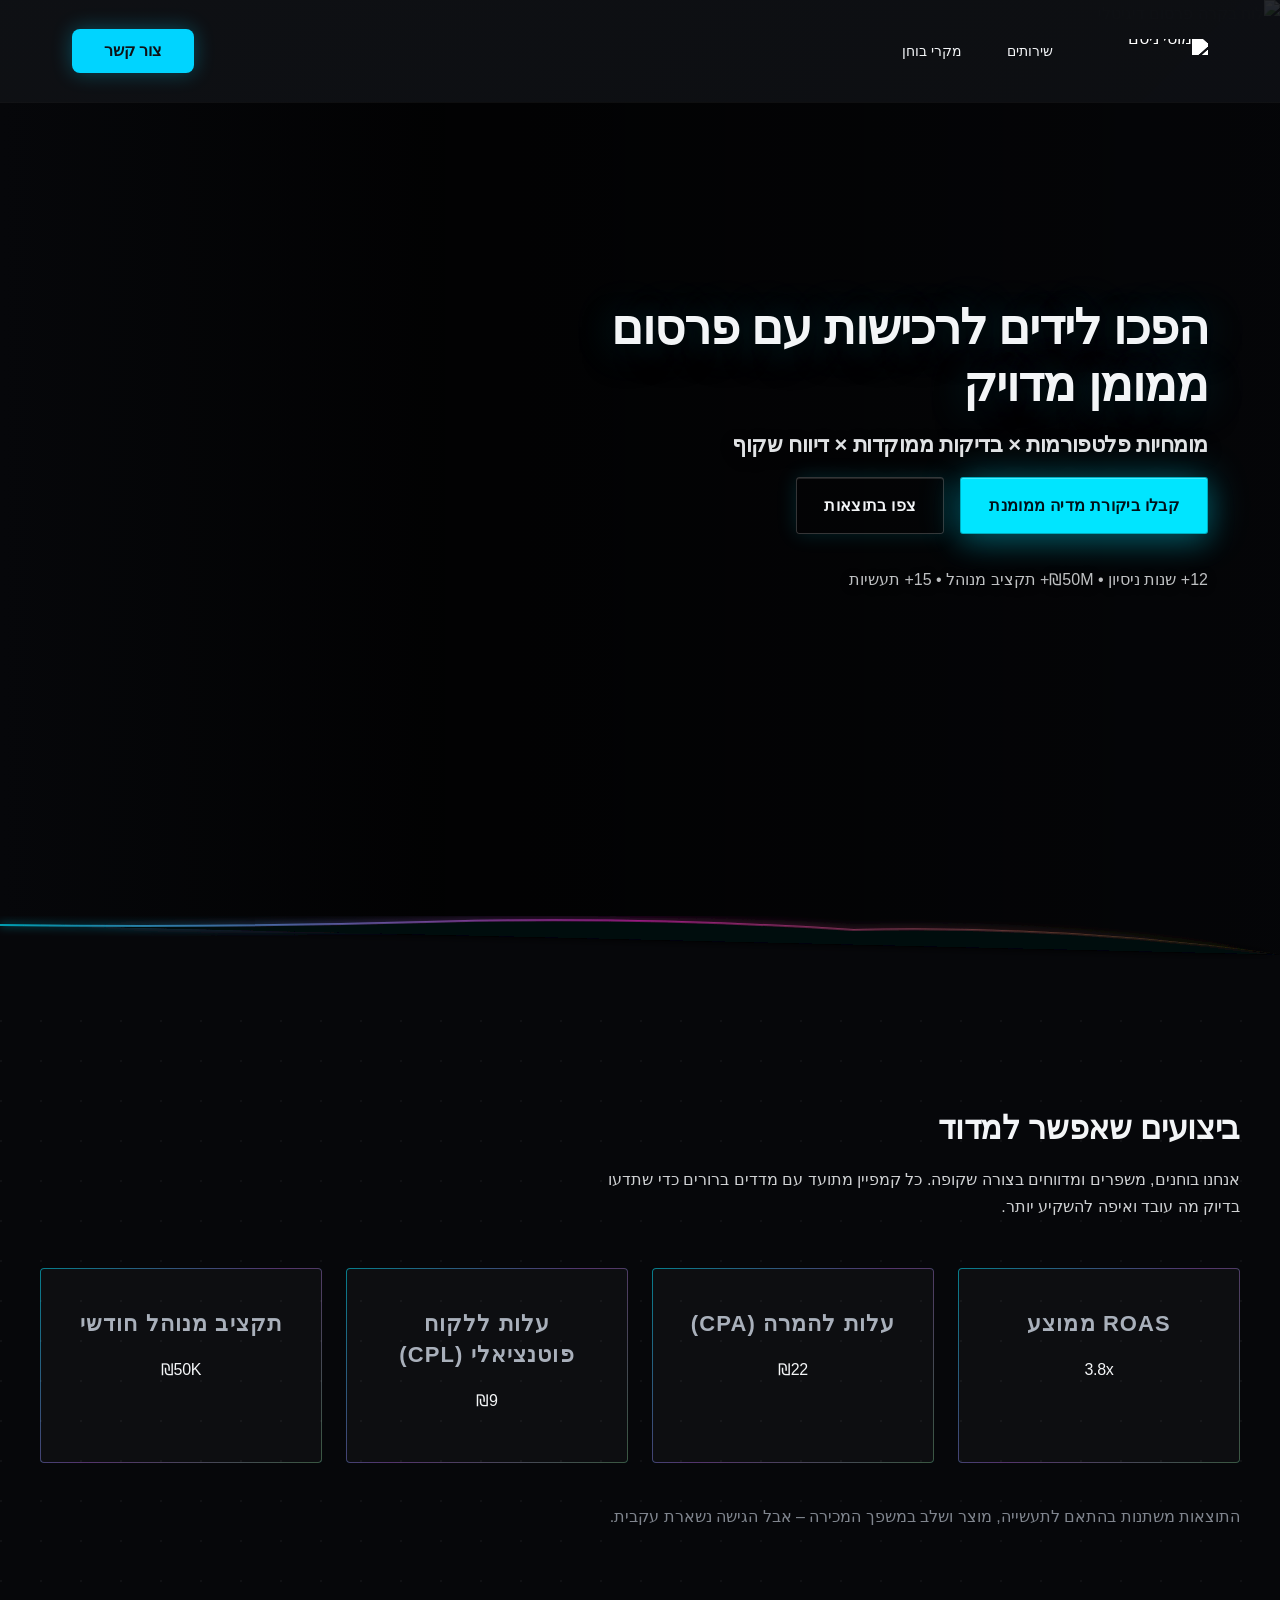
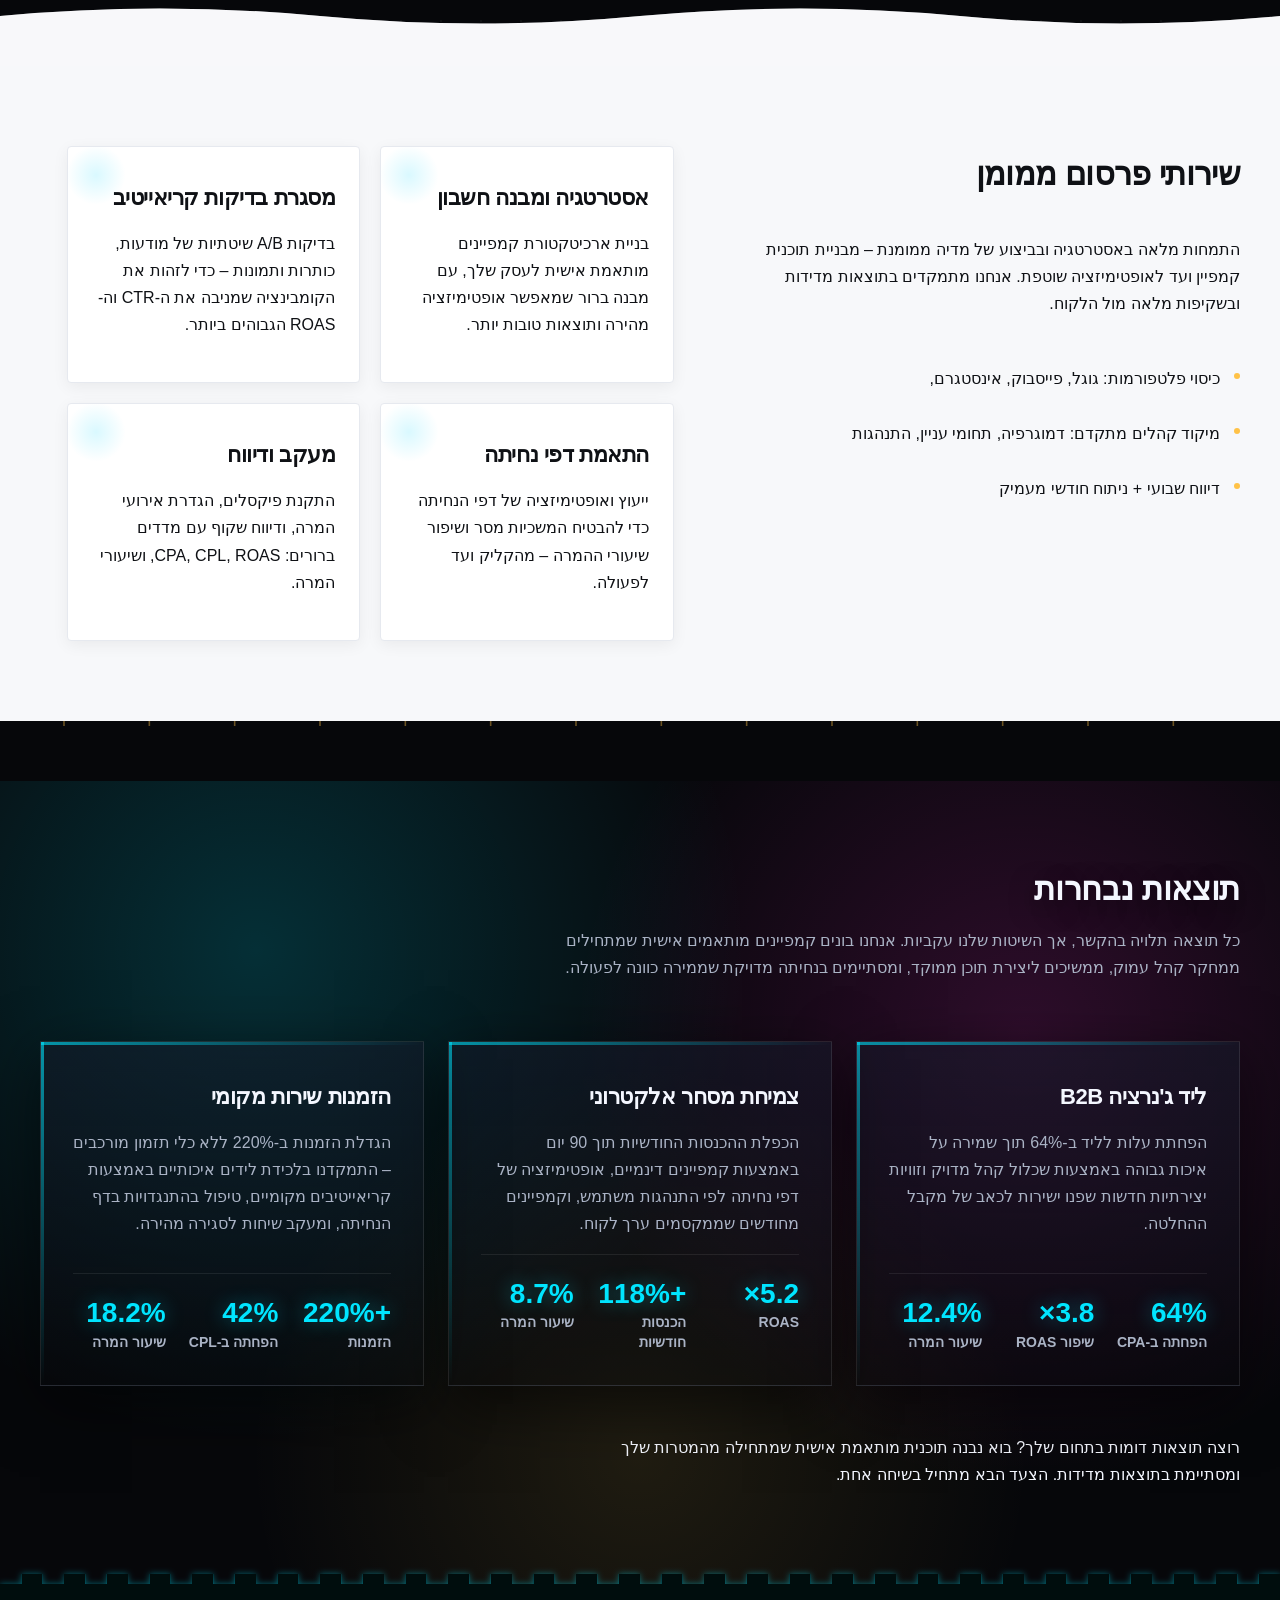
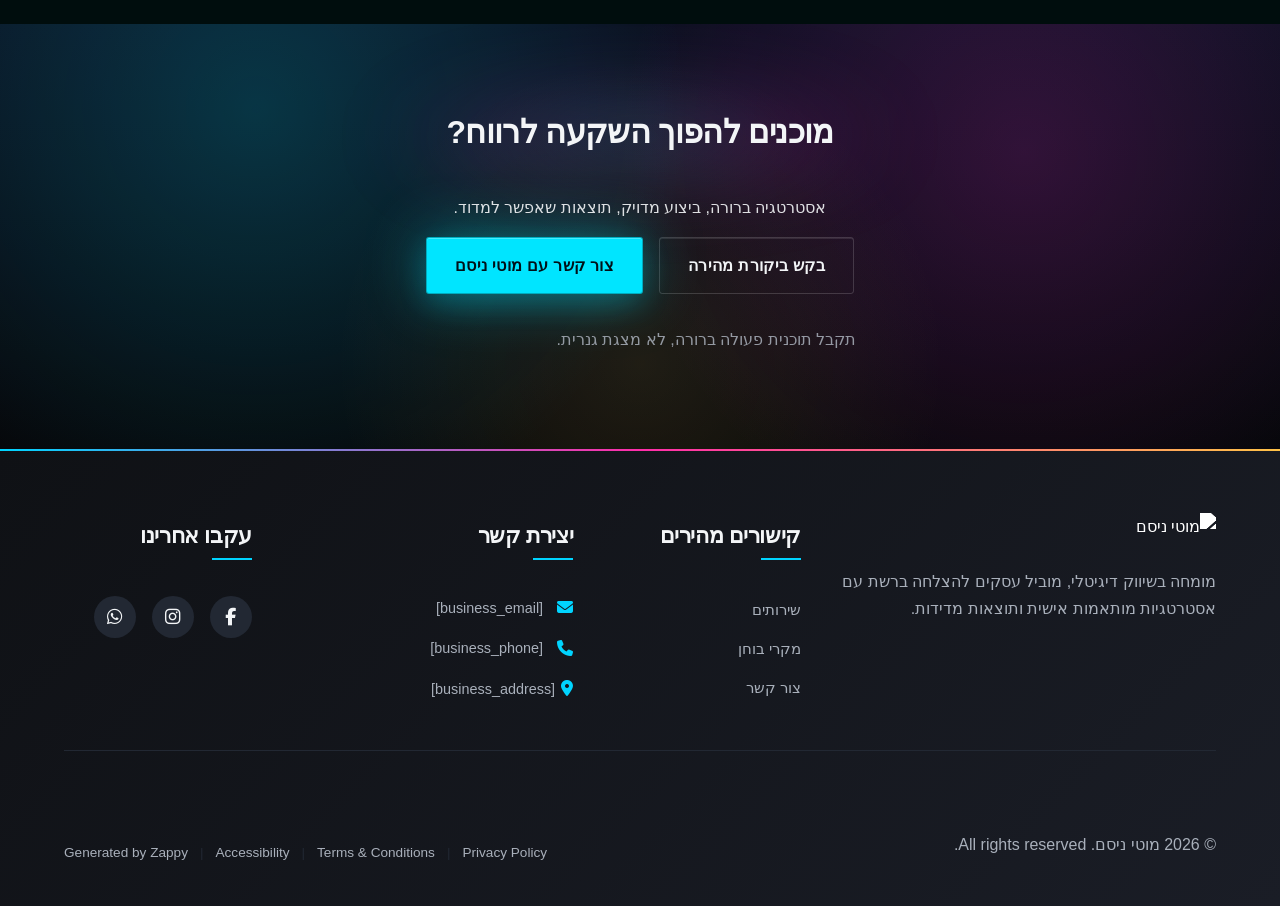
==== commit b49bd39f: "Background sync: Progressive GitHub Sync" ====
--- a/public/index.html
+++ b/public/index.html
@@ -1 +1 @@
-<!doctype html><html dir="rtl" lang="he"><head><meta charset="UTF-8"><meta content="width=device-width,initial-scale=1" name="viewport"><meta content="index, follow" name="robots"><title>פרסום ממומן שמניב תוצאות לעסקים — מוטי ניסם</title><meta content="מוטי ניסם מתמחה בשירותי פרסום ממומן לעסקים קטנים ובינוניים. קמפיינים דיגיטליים אפקטיביים שמגיעים לקהל היעד שלך ומניבים החזר השקעה מדיד." name="description"><meta content="פרסום ממומן לעסקים קטנים ובינוניים, שירותי פרסום ממומן בישראל, עסקים, שיווק דיגיטלי לעסקים, קמפיינים ממומנים" name="keywords"><script>!function(){"use strict";var t="acfc182a-7763-4c0f-8eba-aeacb9b62d09",e="https://api.zappy5.com/api/analytics/track",a=18e5,n=2592e6,o=!0,i=!0,r=!0;var s=function(){var e="zappy_visitor_"+t,a=null;try{if(a=localStorage.getItem(e)){var o=JSON.parse(a),i=Date.now();if(i-o.created<n)return o.lastSeen=i,localStorage.setItem(e,JSON.stringify(o)),o.id}}catch(t){console.warn("Zappy Analytics: LocalStorage not available")}var r="zv_"+Date.now()+"_"+Math.random().toString(36).substr(2,9);try{localStorage.setItem(e,JSON.stringify({id:r,created:Date.now(),lastSeen:Date.now()}))}catch(t){}return r}(),c=function(){var e="zappy_session_"+t,n=null;try{if(n=sessionStorage.getItem(e)){var o=JSON.parse(n),i=Date.now();if(i-o.timestamp<a)return o.timestamp=i,sessionStorage.setItem(e,JSON.stringify(o)),o.id}}catch(t){console.warn("Zappy Analytics: SessionStorage not available")}var r="zs_"+Date.now()+"_"+Math.random().toString(36).substr(2,9);try{sessionStorage.setItem(e,JSON.stringify({id:r,timestamp:Date.now()}))}catch(t){}return r}();function l(a,n){n=n||{};var o={website_id:t,event_type:a,page_path:window.location.pathname,referrer:document.referrer||"direct",visitor_id:s,session_id:c,metadata:n};if(navigator.sendBeacon){var i=new Blob([JSON.stringify(o)],{type:"application/json"});navigator.sendBeacon(e,i)}else fetch(e,{method:"POST",headers:{"Content-Type":"application/json"},body:JSON.stringify(o),keepalive:!0}).catch(function(t){console.warn("Zappy Analytics: Failed to track event",t)})}o&&l("pageview",{title:document.title,url:window.location.href}),i&&document.addEventListener("click",function(t){var e=t.target;if("BUTTON"===e.tagName||e.closest("button")){var a="BUTTON"===e.tagName?e:e.closest("button");l("click",{element:"button",text:a.textContent.trim().substring(0,100),id:a.id||null,class:a.className||null})}else if("A"===e.tagName||e.closest("a")){var n="A"===e.tagName?e:e.closest("a");l("navigation",{element:"link",text:n.textContent.trim().substring(0,100),href:n.href,external:n.hostname!==window.location.hostname})}},!0),r&&document.addEventListener("submit",function(t){var e=t.target;l("form_submit",{form_id:e.id||null,form_name:e.name||null,form_action:e.action||null,form_method:e.method||"GET"})},!0);var d=Date.now();window.addEventListener("beforeunload",function(){l("page_unload",{time_on_page:Math.floor((Date.now()-d)/1e3),page_path:window.location.pathname})}),window.zappyAnalytics={track:l,getVisitorId:function(){return s},getSessionId:function(){return c}}}()</script><meta content="פרסום ממומן שמניב תוצאות לעסקים — מוטי ניסם" property="og:title"><meta content="מוטי ניסם מתמחה בשירותי פרסום ממומן לעסקים קטנים ובינוניים. קמפיינים דיגיטליים אפקטיביים שמגיעים לקהל היעד שלך ומניבים החזר השקעה מדיד." property="og:description"><meta content="website" property="og:type"><meta content="he_IL" property="og:locale"><meta content="summary_large_image" name="twitter:card"><meta content="פרסום ממומן שמניב תוצאות לעסקים — מוטי ניסם" name="twitter:title"><meta content="מוטי ניסם מתמחה בשירותי פרסום ממומן לעסקים קטנים ובינוניים. קמפיינים דיגיטליים אפקטיביים שמגיעים לקהל היעד שלך ומניבים החזר השקעה מדיד." name="twitter:description"><link href="https://cdnjs.cloudflare.com/ajax/libs/font-awesome/6.4.0/css/all.min.css" rel="stylesheet"><link href="/assets/favicon.ico" rel="icon" type="image/x-icon"><link href="/assets/favicon-16x16.png" rel="icon" type="image/png" sizes="16x16"><link href="/assets/favicon-32x32.png" rel="icon" type="image/png" sizes="32x32"><link href="/assets/favicon-48x48.png" rel="icon" type="image/png" sizes="48x48"><link href="/assets/favicon-192x192.png" rel="icon" type="image/png" sizes="192x192"><link href="/assets/favicon-512x512.png" rel="icon" type="image/png" sizes="512x512"><link href="/assets/apple-touch-icon.png" rel="apple-touch-icon"><link href="https://cdn.jsdelivr.net/npm/vanilla-cookieconsent@3/dist/cookieconsent.css" rel="stylesheet"><script src="https://cdn.jsdelivr.net/npm/vanilla-cookieconsent@3/dist/cookieconsent.umd.js"></script><script src="https://cdn.jsdelivr.net/gh/mickidum/acc_toolbar/acctoolbar/acctoolbar.min.js"></script><link href="/styles.css" rel="stylesheet"><style id="zappy-dropdown-submenu-styles">#navMenu li:has(.sub-menu),.nav-menu li:has(.sub-menu),.navbar li:has(.sub-menu),nav li:has(.sub-menu){position:relative}#navMenu .sub-menu,.nav-menu .sub-menu,.navbar .sub-menu,nav .sub-menu{display:block!important;position:absolute!important;top:100%;left:0;min-width:220px;background:#fff;border-radius:8px;box-shadow:0 8px 25px rgba(0,0,0,.15);padding:8px 0;opacity:0;visibility:hidden;transform:translateY(10px);transition:all .3s ease;z-index:1000;list-style:none;pointer-events:none}#navMenu li:hover>.sub-menu,.nav-menu li:hover>.sub-menu,.navbar li:hover>.sub-menu,nav li:hover>.sub-menu{opacity:1!important;visibility:visible!important;transform:translateY(0)!important;pointer-events:auto!important}.sub-menu li{list-style:none;margin:0;padding:0}.sub-menu a{display:block!important;padding:10px 16px!important;color:#333!important;font-weight:500;text-decoration:none;white-space:nowrap;transition:background-color .2s}.sub-menu a:hover{background-color:#f5f5f5}[dir=rtl] .nav-menu .sub-menu,[dir=rtl] .navbar .sub-menu,[dir=rtl] nav .sub-menu,html[lang=ar] .nav-menu .sub-menu,html[lang=ar] .navbar .sub-menu,html[lang=ar] nav .sub-menu,html[lang=he] .nav-menu .sub-menu,html[lang=he] .navbar .sub-menu,html[lang=he] nav .sub-menu{left:auto!important;right:0!important}.sub-menu:empty,.sub-menu:not(:has(li)),.sub-menu:not(:has(li:not(.zappy-hidden-menu-item))){display:none!important;opacity:0!important;visibility:hidden!important;pointer-events:none!important}li:has(.menu-group-title):hover>.sub-menu{opacity:1!important;visibility:visible!important;transform:translateY(0)!important;pointer-events:auto!important}#navMenu>li>.menu-group-title,.nav-menu>li>.menu-group-title{display:inline-block;padding:.5rem 1rem;cursor:default;user-select:none}@media (max-width:768px){#navMenu .sub-menu,.nav-menu .sub-menu,.navbar .sub-menu,nav .sub-menu{position:static!important;transform:none!important;box-shadow:none!important;background:0 0!important;max-height:0;overflow:hidden;opacity:0;visibility:hidden;transition:max-height .3s ease,opacity .3s ease;padding:0!important;border-radius:0!important}.sub-menu.mobile-expanded{max-height:500px!important;opacity:1!important;visibility:visible!important;padding:8px 0 8px 16px!important}[dir=rtl] .sub-menu.mobile-expanded,html[lang=he] .sub-menu.mobile-expanded{padding:8px 16px 8px 0!important}#navMenu li:hover>.sub-menu,.nav-menu li:hover>.sub-menu,.navbar li:hover>.sub-menu,nav li:hover>.sub-menu{opacity:0;visibility:hidden;pointer-events:none}#navMenu li>.sub-menu.mobile-expanded,.nav-menu li>.sub-menu.mobile-expanded,.navbar li>.sub-menu.mobile-expanded,nav li>.sub-menu.mobile-expanded{opacity:1!important;visibility:visible!important;pointer-events:auto!important}#navMenu li:has(.sub-menu),.nav-menu li:has(.sub-menu),.navbar li:has(.sub-menu),nav li:has(.sub-menu){display:flex!important;flex-wrap:wrap!important;align-items:center!important;position:relative!important;min-height:44px!important}#navMenu li:has(.sub-menu)>a,.nav-menu li:has(.sub-menu)>a,.navbar li:has(.sub-menu)>a,nav li:has(.sub-menu)>a{flex:1!important;min-width:0!important}#navMenu li:has(.sub-menu)>.menu-group-title,.nav-menu li:has(.sub-menu)>.menu-group-title,.navbar li:has(.sub-menu)>.menu-group-title,nav li:has(.sub-menu)>.menu-group-title{flex:1!important;min-width:0!important;padding:0!important;line-height:inherit!important}#navMenu li:has(.sub-menu)>.sub-menu,.nav-menu li:has(.sub-menu)>.sub-menu,.navbar li:has(.sub-menu)>.sub-menu,nav li:has(.sub-menu)>.sub-menu{flex-basis:100%!important;width:100%!important}#navMenu li:has(.sub-menu)>a [class*=arrow],#navMenu li:has(.sub-menu)>a [class*=chevron],.nav-menu li:has(.sub-menu)>a .fa-angle-down,.nav-menu li:has(.sub-menu)>a .fa-chevron-down,.nav-menu li:has(.sub-menu)>a [class*=arrow],.nav-menu li:has(.sub-menu)>a [class*=chevron],nav li:has(.sub-menu)>a [class*=arrow],nav li:has(.sub-menu)>a [class*=chevron]{display:none!important;visibility:hidden!important}.mobile-submenu-toggle{display:flex!important;align-items:center!important;justify-content:center!important;width:44px!important;height:auto!important;background:0 0!important;border:none!important;cursor:pointer!important;color:var(--text-dark)!important;position:static!important;flex-shrink:0!important;align-self:stretch!important;z-index:2!important;padding:0!important;margin:0!important}.mobile-submenu-toggle::after{content:''!important;width:0!important;height:0!important;border-left:6px solid transparent!important;border-right:6px solid transparent!important;border-top:7px solid currentColor!important;transition:transform .3s ease!important}.mobile-submenu-toggle.expanded::after{transform:rotate(180deg)!important}.sub-menu a{padding:10px 0!important;display:block!important;color:var(--text-dark)!important}.navbar .sub-menu li a,.zappy-products-dropdown .sub-menu a,nav.navbar .sub-menu li a{color:var(--text-dark)!important}}@media (min-width:769px){.mobile-submenu-toggle{display:none!important}}</style><style id="zappy-widget-visibility">#mic-access-tool-box,#mic-access-tool-general-button,#mic-init-access-tool #mic-access-tool-box,#mic-init-access-tool #mic-access-tool-general-button,#mic-init-access-tool .mic-access-tool-general-button,._access-icon,._access-menu,.mic-access-tool-box,.mic-access-tool-general-button,div[id*=mic-access-tool-box]{display:none!important;visibility:hidden!important;opacity:0!important;pointer-events:none!important}</style></head><body><nav class="navbar" dir="rtl"><button aria-label="Menu" class="mobile-toggle" id="mobileToggle"><svg viewbox="0 0 24 24" fill="none" height="24" width="24" class="hamburger-icon"><path d="M3 12h18M3 6h18M3 18h18" stroke="currentColor" stroke-width="2" stroke-linecap="round"></path></svg><svg viewbox="0 0 24 24" fill="none" height="24" width="24" class="close-icon" style="display:none"><path d="M18 6L6 18M6 6l12 12" stroke="currentColor" stroke-width="2" stroke-linecap="round"></path></svg></button><button aria-label="Call" class="phone-header-btn"><svg viewbox="0 0 24 24" fill="currentColor" height="20" width="20"><path d="M22 16.92v3a2 2 0 0 1-2.18 2 19.79 19.79 0 0 1-8.63-3.07 19.5 19.5 0 0 1-6-6 19.79 19.79 0 0 1-3.07-8.67A2 2 0 0 1 4.11 2h3a2 2 0 0 1 2 1.72 12.84 12.84 0 0 0 .7 2.81 2 2 0 0 1-.45 2.11L8.09 9.91a16 16 0 0 0 6 6l1.27-1.27a2 2 0 0 1 2.11-.45 12.84 12.84 0 0 0 2.81.7A2 2 0 0 1 22 16.92z"></path></svg></button><div class="nav-container"><div class="nav-brand"><a href="/" class="logo-link"><img alt="מוטי ניסם" class="logo" src="/assets/business-logo.webp"></a></div><ul class="nav-menu" id="navMenu"><li><a href="/services">שירותים</a></li><li><a href="/case-studies">מקרי בוחן</a></li></ul><div class="nav-cta-container"><a href="/contact" class="nav-cta-btn">צור קשר</a></div></div></nav><main><section class="index-hero-section" data-layout-spec="בית-hero" data-hero-type="fullscreen-scrim"><img alt="לוח בקרה פרסום דיגיטלי" class="index-hero-bg" src="/assets/site-index-hero-bg.webp" data-context="Cinematic macro shot of digital advertising dashboards with blurred chart lines and performance metrics, dark moody lighting with subtle neon cyan and magenta accents, film grain texture, professional analytics interface in soft focus, dramatic depth of field, high-tech marketing workspace atmosphere" data-hero-bg="true" data-placeholder="index-hero-bg" data-preserve-bg="0" height="1080" width="1920"><div class="index-hero-scrim" aria-hidden="true"></div><div class="index-hero-content"><div class="index-hero-container"><h1 class="index-hero-headline">הפכו לידים לרכישות עם פרסום ממומן מדויק</h1><h3 class="index-hero-subtitle">מומחיות פלטפורמות × בדיקות ממוקדות × דיווח שקוף</h3><div class="index-hero-cta-row"><a href="/contact" class="index-hero-btn-primary">קבלו ביקורת מדיה ממומנת</a><a href="/case-studies" class="index-hero-btn-secondary">צפו בתוצאות</a></div><p class="index-hero-proof">12+ שנות ניסיון • ₪50M+ תקציב מנוהל • 15+ תעשיות</p></div></div><div class="index-hero-divider-wrapper"><svg viewbox="0 0 1200 120" aria-hidden="true" data-no-icon-edit="true" preserveaspectratio="none" xmlns="http://www.w3.org/2000/svg"><defs><linearGradient id="index-hero-divider-gradient" x1="0%" x2="100%" y1="0%" y2="0%"><stop offset="0%" style="stop-color:#00E5FF;stop-opacity:0.65"></stop><stop offset="50%" style="stop-color:#FF2BD6;stop-opacity:0.45"></stop><stop offset="100%" style="stop-color:rgba(255,210,74,0)"></stop></linearGradient><filter id="index-hero-divider-glow"><feGaussianBlur result="coloredBlur" stddeviation="4"></feGaussianBlur><feMerge><feMergeNode in="coloredBlur"></feMergeNode><feMergeNode in="SourceGraphic"></feMergeNode></feMerge></filter></defs><path d="M0,120 L0,25 Q200,28 400,22 T800,30 Q1000,25 1200,55 L1200,120 Z" fill="#06070A"></path><path d="M0,25 Q200,28 400,22 T800,30 Q1000,25 1200,55" fill="#06070A" filter="url(#index-hero-divider-glow)" stroke="url(#index-hero-divider-gradient)" stroke-width="2"></path></svg></div></section><section class="index-stats-section" data-layout-spec="בית-stats"><div class="index-stats-section__container"><div class="index-stats-section__intro"><h2 class="index-stats-section__title">ביצועים שאפשר למדוד</h2><p class="index-stats-section__intro-text">אנחנו בוחנים, משפרים ומדווחים בצורה שקופה. כל קמפיין מתועד עם מדדים ברורים כדי שתדעו בדיוק מה עובד ואיפה להשקיע יותר.</p></div><div class="index-stats-section__metrics-grid"><div class="index-stats-section__metric-card"><h3 class="index-stats-section__metric-label">ROAS ממוצע</h3><p class="index-stats-section__metric-value">3.8x</p></div><div class="index-stats-section__metric-card"><h3 class="index-stats-section__metric-label">עלות להמרה (CPA)</h3><p class="index-stats-section__metric-value">₪22</p></div><div class="index-stats-section__metric-card"><h3 class="index-stats-section__metric-label">עלות ללקוח פוטנציאלי (CPL)</h3><p class="index-stats-section__metric-value">₪9</p></div><div class="index-stats-section__metric-card"><h3 class="index-stats-section__metric-label">תקציב מנוהל חודשי</h3><p class="index-stats-section__metric-value">₪50K</p></div></div><p class="index-stats-section__disclaimer">התוצאות משתנות בהתאם לתעשייה, מוצר ושלב במשפך המכירה – אבל הגישה נשארת עקבית.</p></div><div class="index-stats-section__divider-wrapper"><svg viewbox="0 0 1200 100" aria-hidden="true" data-no-icon-edit="true" preserveaspectratio="none" xmlns="http://www.w3.org/2000/svg"><defs><linearGradient id="stats-wave-glow" x1="0%" x2="100%" y1="0%" y2="0%"><stop offset="0%" style="stop-color:#00E5FF;stop-opacity:0.25"></stop><stop offset="50%" style="stop-color:#FF2BD6;stop-opacity:0.20"></stop><stop offset="100%" style="stop-color:#00E5FF;stop-opacity:0.25"></stop></linearGradient></defs><path d="M0,100 L0,50 Q150,35 300,50 T600,50 Q750,35 900,50 T1200,50 L1200,100 Z" fill="var(--bg-light)"></path><path d="M0,100 L0,50 Q150,35 300,50 T600,50 Q750,35 900,50 T1200,50 L1200,100 Z" fill="var(--bg-light)" opacity="0.4"></path></svg></div></section><section class="index-services-section" data-layout-spec="בית-services"><div class="index-services-container"><div class="index-services-content"><h2 class="index-services-title">שירותי פרסום ממומן</h2><p class="index-services-intro">התמחות מלאה באסטרטגיה ובביצוע של מדיה ממומנת – מבניית תוכנית קמפיין ועד לאופטימיזציה שוטפת. אנחנו מתמקדים בתוצאות מדידות ובשקיפות מלאה מול הלקוח.</p><div class="index-services-includes"><p class="index-services-include-item">כיסוי פלטפורמות: גוגל, פייסבוק, אינסטגרם, לינקדאין</p><p class="index-services-include-item">מיקוד קהלים מתקדם: דמוגרפיה, תחומי עניין, התנהגות</p><p class="index-services-include-item">דיווח שבועי + ניתוח חודשי מעמיק</p></div></div><div class="index-services-cards"><div class="index-services-card"><h3 class="index-services-card-title">אסטרטגיה ומבנה חשבון</h3><p class="index-services-card-text">בניית ארכיטקטורת קמפיינים מותאמת אישית לעסק שלך, עם מבנה ברור שמאפשר אופטימיזציה מהירה ותוצאות טובות יותר.</p></div><div class="index-services-card"><h3 class="index-services-card-title">מסגרת בדיקות קריאייטיב</h3><p class="index-services-card-text">בדיקות A/B שיטתיות של מודעות, כותרות ותמונות – כדי לזהות את הקומבינציה שמניבה את ה-CTR וה-ROAS הגבוהים ביותר.</p></div><div class="index-services-card"><h3 class="index-services-card-title">התאמת דפי נחיתה</h3><p class="index-services-card-text">ייעוץ ואופטימיזציה של דפי הנחיתה כדי להבטיח המשכיות מסר ושיפור שיעורי ההמרה – מהקליק ועד לפעולה.</p></div><div class="index-services-card"><h3 class="index-services-card-title">מעקב ודיווח</h3><p class="index-services-card-text">התקנת פיקסלים, הגדרת אירועי המרה, ודיווח שקוף עם מדדים ברורים: CPA, CPL, ROAS, ושיעורי המרה.</p></div></div></div><div class="index-services-divider-wrapper"><svg viewbox="0 0 1200 120" aria-hidden="true" data-no-icon-edit="true" preserveaspectratio="none" xmlns="http://www.w3.org/2000/svg"><defs><linearGradient id="index-services-gradient" x1="0%" x2="0%" y1="0%" y2="100%"><stop offset="0%" style="stop-color:#F7F8FA;stop-opacity:1"></stop><stop offset="100%" style="stop-color:#0F1115;stop-opacity:1"></stop></linearGradient></defs><path d="M0,120 L0,60 L1200,60 L1200,120 Z" fill="#06070A"></path><g opacity="0.4"><line stroke="#FFC247" stroke-width="1.5" x1="60" x2="60" y1="60" y2="65"></line><line stroke="#FFC247" stroke-width="1.5" x1="140" x2="140" y1="60" y2="65"></line><line stroke="#FFC247" stroke-width="1.5" x1="220" x2="220" y1="60" y2="65"></line><line stroke="#FFC247" stroke-width="1.5" x1="300" x2="300" y1="60" y2="65"></line><line stroke="#FFC247" stroke-width="1.5" x1="380" x2="380" y1="60" y2="65"></line><line stroke="#FFC247" stroke-width="1.5" x1="460" x2="460" y1="60" y2="65"></line><line stroke="#FFC247" stroke-width="1.5" x1="540" x2="540" y1="60" y2="65"></line><line stroke="#FFC247" stroke-width="1.5" x1="620" x2="620" y1="60" y2="65"></line><line stroke="#FFC247" stroke-width="1.5" x1="700" x2="700" y1="60" y2="65"></line><line stroke="#FFC247" stroke-width="1.5" x1="780" x2="780" y1="60" y2="65"></line><line stroke="#FFC247" stroke-width="1.5" x1="860" x2="860" y1="60" y2="65"></line><line stroke="#FFC247" stroke-width="1.5" x1="940" x2="940" y1="60" y2="65"></line><line stroke="#FFC247" stroke-width="1.5" x1="1020" x2="1020" y1="60" y2="65"></line><line stroke="#FFC247" stroke-width="1.5" x1="1100" x2="1100" y1="60" y2="65"></line></g></svg></div></section><section class="index-case-studies-section" data-layout-spec="בית-case-studies"><div class="index-case-studies-container"><div class="index-case-studies-header"><h2>תוצאות נבחרות</h2><p>כל תוצאה תלויה בהקשר, אך השיטות שלנו עקביות. אנחנו בונים קמפיינים מותאמים אישית שמתחילים ממחקר קהל עמוק, ממשיכים ליצירת תוכן ממוקד, ומסתיימים בנחיתה מדויקת שממירה כוונה לפעולה.</p></div><div class="index-case-studies-grid"><article class="index-case-study-card"><h3>ליד ג'נרציה B2B</h3><p>הפחתת עלות לליד ב-64% תוך שמירה על איכות גבוהה באמצעות שכלול קהל מדויק וזוויות יצירתיות חדשות שפנו ישירות לכאב של מקבל ההחלטה.</p><div class="index-case-study-metrics"><div class="index-case-study-metric"><span class="index-case-study-metric-value">64%</span><span class="index-case-study-metric-label">הפחתה ב-CPA</span></div><div class="index-case-study-metric"><span class="index-case-study-metric-value">3.8×</span><span class="index-case-study-metric-label">שיפור ROAS</span></div><div class="index-case-study-metric"><span class="index-case-study-metric-value">12.4%</span><span class="index-case-study-metric-label">שיעור המרה</span></div></div></article><article class="index-case-study-card"><h3>צמיחת מסחר אלקטרוני</h3><p>הכפלת ההכנסות החודשיות תוך 90 יום באמצעות קמפיינים דינמיים, אופטימיזציה של דפי נחיתה לפי התנהגות משתמש, וקמפיינים מחודשים שממקסמים ערך לקוח.</p><div class="index-case-study-metrics"><div class="index-case-study-metric"><span class="index-case-study-metric-value">5.2×</span><span class="index-case-study-metric-label">ROAS</span></div><div class="index-case-study-metric"><span class="index-case-study-metric-value">+118%</span><span class="index-case-study-metric-label">הכנסות חודשיות</span></div><div class="index-case-study-metric"><span class="index-case-study-metric-value">8.7%</span><span class="index-case-study-metric-label">שיעור המרה</span></div></div></article><article class="index-case-study-card"><h3>הזמנות שירות מקומי</h3><p>הגדלת הזמנות ב-220% ללא כלי תזמון מורכבים – התמקדנו בלכידת לידים איכותיים באמצעות קריאייטיבים מקומיים, טיפול בהתנגדויות בדף הנחיתה, ומעקב שיחות לסגירה מהירה.</p><div class="index-case-study-metrics"><div class="index-case-study-metric"><span class="index-case-study-metric-value">+220%</span><span class="index-case-study-metric-label">הזמנות</span></div><div class="index-case-study-metric"><span class="index-case-study-metric-value">42%</span><span class="index-case-study-metric-label">הפחתה ב-CPL</span></div><div class="index-case-study-metric"><span class="index-case-study-metric-value">18.2%</span><span class="index-case-study-metric-label">שיעור המרה</span></div></div></article></div><div class="index-case-studies-footer"><p>רוצה תוצאות דומות בתחום שלך? בוא נבנה תוכנית מותאמת אישית שמתחילה מהמטרות שלך ומסתיימת בתוצאות מדידות. הצעד הבא מתחיל בשיחה אחת.</p></div></div><div class="index-case-studies-divider-wrapper"><svg viewbox="0 0 1200 60" aria-hidden="true" data-no-icon-edit="true" preserveaspectratio="none" xmlns="http://www.w3.org/2000/svg"><defs><filter id="cyan-glow-case-studies" height="200%" width="200%" x="-50%" y="-50%"><feGaussianBlur result="blur" stddeviation="3" in="SourceGraphic"></feGaussianBlur><feFlood flood-color="#00E5FF" flood-opacity="0.4"></feFlood><feComposite in2="blur" operator="in" result="glow"></feComposite><feMerge><feMergeNode in="glow"></feMergeNode><feMergeNode in="SourceGraphic"></feMergeNode></feMerge></filter></defs><path d="M0,60 L0,20 L20,20 L20,10 L40,10 L40,20 L60,20 L60,10 L80,10 L80,20 L100,20 L100,10 L120,10 L120,20 L140,20 L140,10 L160,10 L160,20 L180,20 L180,10 L200,10 L200,20 L220,20 L220,10 L240,10 L240,20 L260,20 L260,10 L280,10 L280,20 L300,20 L300,10 L320,10 L320,20 L340,20 L340,10 L360,10 L360,20 L380,20 L380,10 L400,10 L400,20 L420,20 L420,10 L440,10 L440,20 L460,20 L460,10 L480,10 L480,20 L500,20 L500,10 L520,10 L520,20 L540,20 L540,10 L560,10 L560,20 L580,20 L580,10 L600,10 L600,20 L620,20 L620,10 L640,10 L640,20 L660,20 L660,10 L680,10 L680,20 L700,20 L700,10 L720,10 L720,20 L740,20 L740,10 L760,10 L760,20 L780,20 L780,10 L800,10 L800,20 L820,20 L820,10 L840,10 L840,20 L860,20 L860,10 L880,10 L880,20 L900,20 L900,10 L920,10 L920,20 L940,20 L940,10 L960,10 L960,20 L980,20 L980,10 L1000,10 L1000,20 L1020,20 L1020,10 L1040,10 L1040,20 L1060,20 L1060,10 L1080,10 L1080,20 L1100,20 L1100,10 L1120,10 L1120,20 L1140,20 L1140,10 L1160,10 L1160,20 L1180,20 L1180,10 L1200,10 L1200,60 Z" fill="#06070A" filter="url(#cyan-glow-case-studies)"></path></svg></div></section><section class="index-cta-section" data-layout-spec="בית-cta"><div class="index-cta-container"><div class="index-cta-glow-wrapper"><h2 class="index-cta-title">מוכנים להפוך השקעה לרווח?</h2></div><p class="index-cta-subtitle">אסטרטגיה ברורה, ביצוע מדויק, תוצאות שאפשר למדוד.</p><div class="index-cta-buttons"><a href="/contact" class="index-cta-btn index-cta-btn-primary">צור קשר עם מוטי ניסם</a><a href="/contact" class="index-cta-btn index-cta-btn-secondary">בקש ביקורת מהירה</a></div><p class="index-cta-reassurance">תקבל תוכנית פעולה ברורה, לא מצגת גנרית.</p></div></section></main><footer class="site-footer"><div class="footer-container"><div class="footer-top"><div class="footer-column footer-about"><img alt="מוטי ניסם" class="logo" src="/assets/business-logo.webp"><p class="footer-description">מומחה בשיווק דיגיטלי, מוביל עסקים להצלחה ברשת עם אסטרטגיות מותאמות אישית ותוצאות מדידות.</p></div><div class="footer-column footer-links"><h3 class="footer-heading">קישורים מהירים</h3><ul class="footer-nav"><li><a href="/services">שירותים</a></li><li><a href="/case-studies">מקרי בוחן</a></li><li><a href="/contact">צור קשר</a></li></ul></div><div class="footer-column footer-contact"><h3 class="footer-heading">יצירת קשר</h3><ul class="contact-list"><li><i class="fas fa-envelope"></i><a href="mailto:[business_email]">[business_email]</a></li><li><i class="fas fa-phone"></i><a href="tel:[business_phone]">[business_phone]</a></li><li><a href="/"><i class="fas fa-map-marker-alt"></i><span>[business_address]</span></a></li></ul></div><div class="footer-column footer-social"><h3 class="footer-heading">עקבו אחרינו</h3><div class="social-links"><a href="[facebook_handle]" aria-label="Facebook" rel="noopener noreferrer" target="_blank"><i class="fab fa-facebook-f"></i></a><a href="[instagram_handle]" aria-label="Instagram" rel="noopener noreferrer" target="_blank"><i class="fab fa-instagram"></i></a><a href="[whatsapp_handle]" aria-label="WhatsApp" rel="noopener noreferrer" target="_blank"><i class="fab fa-whatsapp"></i></a></div></div></div><div class="footer-bottom"><div class="footer-bottom-content"><p class="copyright">© 2026 מוטי ניסם. All rights reserved.</p><div class="footer-bottom-links"><a href="/privacy">Privacy Policy</a><span class="separator">|</span><a href="/terms">Terms &amp; Conditions</a><span class="separator">|</span><a href="/accessibility">Accessibility</a><span class="separator">|</span><a href="https://zappy5.com" class="zappy-attribution" target="_blank">Generated by Zappy</a></div></div></div></div></footer><a href="https://wa.me/[whatsapp_handle]" class="whatsapp-float" aria-label="WhatsApp"><i class="fab fa-whatsapp"></i></a><div data-integration="accessibility:toolbar"></div><script src="/script.js"></script><script id="zappy-mobile-submenu-script">!function(){function e(){if(window.innerWidth>768)return document.querySelectorAll(".mobile-submenu-toggle").forEach(function(e){e.remove()}),void document.querySelectorAll(".sub-menu.mobile-expanded").forEach(function(e){e.classList.remove("mobile-expanded")});document.querySelectorAll(".nav-menu li:has(.sub-menu), nav li:has(.sub-menu), .navbar li:has(.sub-menu), #navMenu li:has(.sub-menu)").forEach(function(e){if(!e.querySelector(".mobile-submenu-toggle")){var t=e.querySelector(".sub-menu"),n=e.querySelector(":scope > a");if(t&&n){var o=document.createElement("button");o.className="mobile-submenu-toggle",o.setAttribute("aria-label","Toggle submenu"),o.setAttribute("type","button"),n.insertAdjacentElement("afterend",o),o.addEventListener("click",function(e){e.preventDefault(),e.stopPropagation(),document.querySelectorAll(".sub-menu.mobile-expanded").forEach(function(e){if(e!==t){e.classList.remove("mobile-expanded");var n=e.parentElement.querySelector(".mobile-submenu-toggle");n&&n.classList.remove("expanded")}}),t.classList.toggle("mobile-expanded"),o.classList.toggle("expanded")})}}})}var t;"loading"===document.readyState?document.addEventListener("DOMContentLoaded",e):e(),window.addEventListener("resize",function(){clearTimeout(t),t=setTimeout(e,250)});var n=new MutationObserver(function(t){t.forEach(function(t){if("attributes"===t.type){var n=t.target;n.classList&&(n.classList.contains("active")||n.classList.contains("open"))&&setTimeout(e,100)}})});setTimeout(function(){document.querySelectorAll(".mobile-menu, .nav-menu, #navMenu, nav").forEach(function(e){n.observe(e,{attributes:!0,attributeFilter:["class","style"]})})},500)}()</script><script id="zappy-navbar-scroll-effect">!function(){var e=document.querySelector("nav.navbar,.navbar:not(.zappy-catalog-menu)"),t=document.querySelector(".zappy-catalog-menu");if(e){var r="rgba(15,17,21,0.85)";e.style.transition="background 0.3s ease,backdrop-filter 0.3s ease,-webkit-backdrop-filter 0.3s ease,box-shadow 0.3s ease",t&&(t.style.transition="background 0.3s ease,backdrop-filter 0.3s ease,-webkit-backdrop-filter 0.3s ease"),window.addEventListener("scroll",a,{passive:!0}),a()}function a(){(window.scrollY||window.pageYOffset)>60?(e.style.background=r,e.style.backdropFilter="blur(12px)",e.style.webkitBackdropFilter="blur(12px)",e.style.boxShadow="0 2px 16px rgba(0,0,0,0.12)",t&&(t.style.background=r,t.style.backdropFilter="blur(12px)",t.style.webkitBackdropFilter="blur(12px)")):(e.style.background="transparent",e.style.backdropFilter="none",e.style.webkitBackdropFilter="none",e.style.boxShadow="none",t&&(t.style.background="transparent",t.style.backdropFilter="none",t.style.webkitBackdropFilter="none"))}}()</script></body></html>+<!doctype html><html dir="rtl" lang="he"><head><meta charset="UTF-8"><meta content="width=device-width,initial-scale=1" name="viewport"><meta content="index, follow" name="robots"><title>פרסום ממומן שמניב תוצאות לעסקים — מוטי ניסם</title><meta content="מוטי ניסם מתמחה בשירותי פרסום ממומן לעסקים קטנים ובינוניים. קמפיינים דיגיטליים אפקטיביים שמגיעים לקהל היעד שלך ומניבים החזר השקעה מדיד." name="description"><meta content="פרסום ממומן לעסקים קטנים ובינוניים, שירותי פרסום ממומן בישראל, עסקים, שיווק דיגיטלי לעסקים, קמפיינים ממומנים" name="keywords"><script>!function(){"use strict";var t="acfc182a-7763-4c0f-8eba-aeacb9b62d09",e="https://api.zappy5.com/api/analytics/track",a=18e5,n=2592e6,o=!0,i=!0,r=!0;var s=function(){var e="zappy_visitor_"+t,a=null;try{if(a=localStorage.getItem(e)){var o=JSON.parse(a),i=Date.now();if(i-o.created<n)return o.lastSeen=i,localStorage.setItem(e,JSON.stringify(o)),o.id}}catch(t){console.warn("Zappy Analytics: LocalStorage not available")}var r="zv_"+Date.now()+"_"+Math.random().toString(36).substr(2,9);try{localStorage.setItem(e,JSON.stringify({id:r,created:Date.now(),lastSeen:Date.now()}))}catch(t){}return r}(),c=function(){var e="zappy_session_"+t,n=null;try{if(n=sessionStorage.getItem(e)){var o=JSON.parse(n),i=Date.now();if(i-o.timestamp<a)return o.timestamp=i,sessionStorage.setItem(e,JSON.stringify(o)),o.id}}catch(t){console.warn("Zappy Analytics: SessionStorage not available")}var r="zs_"+Date.now()+"_"+Math.random().toString(36).substr(2,9);try{sessionStorage.setItem(e,JSON.stringify({id:r,timestamp:Date.now()}))}catch(t){}return r}();function l(a,n){n=n||{};var o={website_id:t,event_type:a,page_path:window.location.pathname,referrer:document.referrer||"direct",visitor_id:s,session_id:c,metadata:n};if(navigator.sendBeacon){var i=new Blob([JSON.stringify(o)],{type:"application/json"});navigator.sendBeacon(e,i)}else fetch(e,{method:"POST",headers:{"Content-Type":"application/json"},body:JSON.stringify(o),keepalive:!0}).catch(function(t){console.warn("Zappy Analytics: Failed to track event",t)})}o&&l("pageview",{title:document.title,url:window.location.href}),i&&document.addEventListener("click",function(t){var e=t.target;if("BUTTON"===e.tagName||e.closest("button")){var a="BUTTON"===e.tagName?e:e.closest("button");l("click",{element:"button",text:a.textContent.trim().substring(0,100),id:a.id||null,class:a.className||null})}else if("A"===e.tagName||e.closest("a")){var n="A"===e.tagName?e:e.closest("a");l("navigation",{element:"link",text:n.textContent.trim().substring(0,100),href:n.href,external:n.hostname!==window.location.hostname})}},!0),r&&document.addEventListener("submit",function(t){var e=t.target;l("form_submit",{form_id:e.id||null,form_name:e.name||null,form_action:e.action||null,form_method:e.method||"GET"})},!0);var d=Date.now();window.addEventListener("beforeunload",function(){l("page_unload",{time_on_page:Math.floor((Date.now()-d)/1e3),page_path:window.location.pathname})}),window.zappyAnalytics={track:l,getVisitorId:function(){return s},getSessionId:function(){return c}}}()</script><meta content="פרסום ממומן שמניב תוצאות לעסקים — מוטי ניסם" property="og:title"><meta content="מוטי ניסם מתמחה בשירותי פרסום ממומן לעסקים קטנים ובינוניים. קמפיינים דיגיטליים אפקטיביים שמגיעים לקהל היעד שלך ומניבים החזר השקעה מדיד." property="og:description"><meta content="website" property="og:type"><meta content="he_IL" property="og:locale"><meta content="summary_large_image" name="twitter:card"><meta content="פרסום ממומן שמניב תוצאות לעסקים — מוטי ניסם" name="twitter:title"><meta content="מוטי ניסם מתמחה בשירותי פרסום ממומן לעסקים קטנים ובינוניים. קמפיינים דיגיטליים אפקטיביים שמגיעים לקהל היעד שלך ומניבים החזר השקעה מדיד." name="twitter:description"><link href="https://cdnjs.cloudflare.com/ajax/libs/font-awesome/6.4.0/css/all.min.css" rel="stylesheet"><link href="/assets/favicon.ico" rel="icon" type="image/x-icon"><link href="/assets/favicon-16x16.png" rel="icon" type="image/png" sizes="16x16"><link href="/assets/favicon-32x32.png" rel="icon" type="image/png" sizes="32x32"><link href="/assets/favicon-48x48.png" rel="icon" type="image/png" sizes="48x48"><link href="/assets/favicon-192x192.png" rel="icon" type="image/png" sizes="192x192"><link href="/assets/favicon-512x512.png" rel="icon" type="image/png" sizes="512x512"><link href="/assets/apple-touch-icon.png" rel="apple-touch-icon"><link href="https://cdn.jsdelivr.net/npm/vanilla-cookieconsent@3/dist/cookieconsent.css" rel="stylesheet"><script src="https://cdn.jsdelivr.net/npm/vanilla-cookieconsent@3/dist/cookieconsent.umd.js"></script><script src="https://cdn.jsdelivr.net/gh/mickidum/acc_toolbar/acctoolbar/acctoolbar.min.js"></script><link href="/styles.css" rel="stylesheet"><style id="zappy-dropdown-submenu-styles">#navMenu li:has(.sub-menu),.nav-menu li:has(.sub-menu),.navbar li:has(.sub-menu),nav li:has(.sub-menu){position:relative}#navMenu .sub-menu,.nav-menu .sub-menu,.navbar .sub-menu,nav .sub-menu{display:block!important;position:absolute!important;top:100%;left:0;min-width:220px;background:#fff;border-radius:8px;box-shadow:0 8px 25px rgba(0,0,0,.15);padding:8px 0;opacity:0;visibility:hidden;transform:translateY(10px);transition:all .3s ease;z-index:1000;list-style:none;pointer-events:none}#navMenu li:hover>.sub-menu,.nav-menu li:hover>.sub-menu,.navbar li:hover>.sub-menu,nav li:hover>.sub-menu{opacity:1!important;visibility:visible!important;transform:translateY(0)!important;pointer-events:auto!important}.sub-menu li{list-style:none;margin:0;padding:0}.sub-menu a{display:block!important;padding:10px 16px!important;color:#333!important;font-weight:500;text-decoration:none;white-space:nowrap;transition:background-color .2s}.sub-menu a:hover{background-color:#f5f5f5}[dir=rtl] .nav-menu .sub-menu,[dir=rtl] .navbar .sub-menu,[dir=rtl] nav .sub-menu,html[lang=ar] .nav-menu .sub-menu,html[lang=ar] .navbar .sub-menu,html[lang=ar] nav .sub-menu,html[lang=he] .nav-menu .sub-menu,html[lang=he] .navbar .sub-menu,html[lang=he] nav .sub-menu{left:auto!important;right:0!important}.sub-menu:empty,.sub-menu:not(:has(li)),.sub-menu:not(:has(li:not(.zappy-hidden-menu-item))){display:none!important;opacity:0!important;visibility:hidden!important;pointer-events:none!important}li:has(.menu-group-title):hover>.sub-menu{opacity:1!important;visibility:visible!important;transform:translateY(0)!important;pointer-events:auto!important}#navMenu>li>.menu-group-title,.nav-menu>li>.menu-group-title{display:inline-block;padding:.5rem 1rem;cursor:default;user-select:none}@media (max-width:768px){#navMenu .sub-menu,.nav-menu .sub-menu,.navbar .sub-menu,nav .sub-menu{position:static!important;transform:none!important;box-shadow:none!important;background:0 0!important;max-height:0;overflow:hidden;opacity:0;visibility:hidden;transition:max-height .3s ease,opacity .3s ease;padding:0!important;border-radius:0!important}.sub-menu.mobile-expanded{max-height:500px!important;opacity:1!important;visibility:visible!important;padding:8px 0 8px 16px!important}[dir=rtl] .sub-menu.mobile-expanded,html[lang=he] .sub-menu.mobile-expanded{padding:8px 16px 8px 0!important}#navMenu li:hover>.sub-menu,.nav-menu li:hover>.sub-menu,.navbar li:hover>.sub-menu,nav li:hover>.sub-menu{opacity:0;visibility:hidden;pointer-events:none}#navMenu li>.sub-menu.mobile-expanded,.nav-menu li>.sub-menu.mobile-expanded,.navbar li>.sub-menu.mobile-expanded,nav li>.sub-menu.mobile-expanded{opacity:1!important;visibility:visible!important;pointer-events:auto!important}#navMenu li:has(.sub-menu),.nav-menu li:has(.sub-menu),.navbar li:has(.sub-menu),nav li:has(.sub-menu){display:flex!important;flex-wrap:wrap!important;align-items:center!important;position:relative!important;min-height:44px!important}#navMenu li:has(.sub-menu)>a,.nav-menu li:has(.sub-menu)>a,.navbar li:has(.sub-menu)>a,nav li:has(.sub-menu)>a{flex:1!important;min-width:0!important}#navMenu li:has(.sub-menu)>.menu-group-title,.nav-menu li:has(.sub-menu)>.menu-group-title,.navbar li:has(.sub-menu)>.menu-group-title,nav li:has(.sub-menu)>.menu-group-title{flex:1!important;min-width:0!important;padding:0!important;line-height:inherit!important}#navMenu li:has(.sub-menu)>.sub-menu,.nav-menu li:has(.sub-menu)>.sub-menu,.navbar li:has(.sub-menu)>.sub-menu,nav li:has(.sub-menu)>.sub-menu{flex-basis:100%!important;width:100%!important}#navMenu li:has(.sub-menu)>a [class*=arrow],#navMenu li:has(.sub-menu)>a [class*=chevron],.nav-menu li:has(.sub-menu)>a .fa-angle-down,.nav-menu li:has(.sub-menu)>a .fa-chevron-down,.nav-menu li:has(.sub-menu)>a [class*=arrow],.nav-menu li:has(.sub-menu)>a [class*=chevron],nav li:has(.sub-menu)>a [class*=arrow],nav li:has(.sub-menu)>a [class*=chevron]{display:none!important;visibility:hidden!important}.mobile-submenu-toggle{display:flex!important;align-items:center!important;justify-content:center!important;width:44px!important;height:auto!important;background:0 0!important;border:none!important;cursor:pointer!important;color:var(--text-dark)!important;position:static!important;flex-shrink:0!important;align-self:stretch!important;z-index:2!important;padding:0!important;margin:0!important}.mobile-submenu-toggle::after{content:''!important;width:0!important;height:0!important;border-left:6px solid transparent!important;border-right:6px solid transparent!important;border-top:7px solid currentColor!important;transition:transform .3s ease!important}.mobile-submenu-toggle.expanded::after{transform:rotate(180deg)!important}.sub-menu a{padding:10px 0!important;display:block!important;color:var(--text-dark)!important}.navbar .sub-menu li a,.zappy-products-dropdown .sub-menu a,nav.navbar .sub-menu li a{color:var(--text-dark)!important}}@media (min-width:769px){.mobile-submenu-toggle{display:none!important}}</style><style id="zappy-widget-visibility">#mic-access-tool-box,#mic-access-tool-general-button,#mic-init-access-tool #mic-access-tool-box,#mic-init-access-tool #mic-access-tool-general-button,#mic-init-access-tool .mic-access-tool-general-button,._access-icon,._access-menu,.mic-access-tool-box,.mic-access-tool-general-button,div[id*=mic-access-tool-box]{display:none!important;visibility:hidden!important;opacity:0!important;pointer-events:none!important}</style></head><body><nav class="navbar" dir="rtl"><button aria-label="Menu" class="mobile-toggle" id="mobileToggle"><svg viewbox="0 0 24 24" fill="none" height="24" width="24" class="hamburger-icon"><path d="M3 12h18M3 6h18M3 18h18" stroke="currentColor" stroke-width="2" stroke-linecap="round"></path></svg><svg viewbox="0 0 24 24" fill="none" height="24" width="24" class="close-icon" style="display:none"><path d="M18 6L6 18M6 6l12 12" stroke="currentColor" stroke-width="2" stroke-linecap="round"></path></svg></button><button aria-label="Call" class="phone-header-btn"><svg viewbox="0 0 24 24" fill="currentColor" height="20" width="20"><path d="M22 16.92v3a2 2 0 0 1-2.18 2 19.79 19.79 0 0 1-8.63-3.07 19.5 19.5 0 0 1-6-6 19.79 19.79 0 0 1-3.07-8.67A2 2 0 0 1 4.11 2h3a2 2 0 0 1 2 1.72 12.84 12.84 0 0 0 .7 2.81 2 2 0 0 1-.45 2.11L8.09 9.91a16 16 0 0 0 6 6l1.27-1.27a2 2 0 0 1 2.11-.45 12.84 12.84 0 0 0 2.81.7A2 2 0 0 1 22 16.92z"></path></svg></button><div class="nav-container"><div class="nav-brand"><a href="/" class="logo-link"><img alt="מוטי ניסם" class="logo" src="/assets/business-logo.webp"></a></div><ul class="nav-menu" id="navMenu"><li><a href="/services">שירותים</a></li><li><a href="/case-studies">מקרי בוחן</a></li></ul><div class="nav-cta-container"><a href="/contact" class="nav-cta-btn">צור קשר</a></div></div></nav><main><section class="index-hero-section" data-layout-spec="בית-hero" data-hero-type="fullscreen-scrim"><img alt="לוח בקרה פרסום דיגיטלי" class="index-hero-bg" src="/assets/site-index-hero-bg.webp" data-context="Cinematic macro shot of digital advertising dashboards with blurred chart lines and performance metrics, dark moody lighting with subtle neon cyan and magenta accents, film grain texture, professional analytics interface in soft focus, dramatic depth of field, high-tech marketing workspace atmosphere" data-hero-bg="true" data-placeholder="index-hero-bg" data-preserve-bg="0" height="1080" width="1920"><div class="index-hero-scrim" aria-hidden="true"></div><div class="index-hero-content"><div class="index-hero-container"><h1 class="index-hero-headline">הפכו לידים לרכישות עם פרסום ממומן מדויק</h1><h3 class="index-hero-subtitle">מומחיות פלטפורמות × בדיקות ממוקדות × דיווח שקוף</h3><div class="index-hero-cta-row"><a href="/contact" class="index-hero-btn-primary">קבלו ביקורת מדיה ממומנת</a><a href="/case-studies" class="index-hero-btn-secondary">צפו בתוצאות</a></div><p class="index-hero-proof">12+ שנות ניסיון • ₪50M+ תקציב מנוהל • 15+ תעשיות</p></div></div><div class="index-hero-divider-wrapper"><svg viewbox="0 0 1200 120" aria-hidden="true" data-no-icon-edit="true" preserveaspectratio="none" xmlns="http://www.w3.org/2000/svg"><defs><lineargradient id="index-hero-divider-gradient" x1="0%" x2="100%" y1="0%" y2="0%"><stop offset="0%" style="stop-color:#00E5FF;stop-opacity:0.65"></stop><stop offset="50%" style="stop-color:#FF2BD6;stop-opacity:0.45"></stop><stop offset="100%" style="stop-color:rgba(255,210,74,0)"></stop></lineargradient><filter id="index-hero-divider-glow"><fegaussianblur result="coloredBlur" stddeviation="4"></fegaussianblur><femerge><femergenode in="coloredBlur"></femergenode><femergenode in="SourceGraphic"></femergenode></femerge></filter></defs><path d="M0,120 L0,25 Q200,28 400,22 T800,30 Q1000,25 1200,55 L1200,120 Z" fill="#06070A"></path><path d="M0,25 Q200,28 400,22 T800,30 Q1000,25 1200,55" fill="#06070A" filter="url(#index-hero-divider-glow)" stroke="url(#index-hero-divider-gradient)" stroke-width="2"></path></svg></div></section><section class="index-stats-section" data-layout-spec="בית-stats"><div class="index-stats-section__container"><div class="index-stats-section__intro"><h2 class="index-stats-section__title">ביצועים שאפשר למדוד</h2><p class="index-stats-section__intro-text">אנחנו בוחנים, משפרים ומדווחים בצורה שקופה. כל קמפיין מתועד עם מדדים ברורים כדי שתדעו בדיוק מה עובד ואיפה להשקיע יותר.</p></div><div class="index-stats-section__metrics-grid"><div class="index-stats-section__metric-card"><h3 class="index-stats-section__metric-label">ROAS ממוצע</h3><p class="index-stats-section__metric-value">3.8x</p></div><div class="index-stats-section__metric-card"><h3 class="index-stats-section__metric-label">עלות להמרה (CPA)</h3><p class="index-stats-section__metric-value">₪22</p></div><div class="index-stats-section__metric-card"><h3 class="index-stats-section__metric-label">עלות ללקוח פוטנציאלי (CPL)</h3><p class="index-stats-section__metric-value">₪9</p></div><div class="index-stats-section__metric-card"><h3 class="index-stats-section__metric-label">תקציב מנוהל חודשי</h3><p class="index-stats-section__metric-value">₪50K</p></div></div><p class="index-stats-section__disclaimer">התוצאות משתנות בהתאם לתעשייה, מוצר ושלב במשפך המכירה – אבל הגישה נשארת עקבית.</p></div><div class="index-stats-section__divider-wrapper"><svg viewbox="0 0 1200 100" aria-hidden="true" data-no-icon-edit="true" preserveaspectratio="none" xmlns="http://www.w3.org/2000/svg"><defs><lineargradient id="stats-wave-glow" x1="0%" x2="100%" y1="0%" y2="0%"><stop offset="0%" style="stop-color:#00E5FF;stop-opacity:0.25"></stop><stop offset="50%" style="stop-color:#FF2BD6;stop-opacity:0.20"></stop><stop offset="100%" style="stop-color:#00E5FF;stop-opacity:0.25"></stop></lineargradient></defs><path d="M0,100 L0,50 Q150,35 300,50 T600,50 Q750,35 900,50 T1200,50 L1200,100 Z" fill="var(--bg-light)"></path><path d="M0,100 L0,50 Q150,35 300,50 T600,50 Q750,35 900,50 T1200,50 L1200,100 Z" fill="var(--bg-light)" opacity="0.4"></path></svg></div></section><section class="index-services-section" data-layout-spec="בית-services"><div class="zappy-preserve-css-grid index-services-container" data-original-gap="60px" data-original-item-width="506" style="display:grid;grid-template-columns:506.052px 607.281px" data-zappy-auto-grid="true" data-zappy-grid-align="start" id="zappy-auto-grid-1772563249092-cvp3qd"><div class="index-services-content"><h2 class="zappy-editable index-services-title">שירותי פרסום ממומן</h2><p class="zappy-editable index-services-intro">התמחות מלאה באסטרטגיה ובביצוע של מדיה ממומנת – מבניית תוכנית קמפיין ועד לאופטימיזציה שוטפת. אנחנו מתמקדים בתוצאות מדידות ובשקיפות מלאה מול הלקוח.</p><div class="index-services-includes"><p class="zappy-editable index-services-include-item">כיסוי פלטפורמות: גוגל, פייסבוק, אינסטגרם,&nbsp;<br></p><p class="zappy-editable index-services-include-item">מיקוד קהלים מתקדם: דמוגרפיה, תחומי עניין, התנהגות</p><p class="zappy-editable index-services-include-item">דיווח שבועי + ניתוח חודשי מעמיק</p></div></div><div class="zappy-preserve-css-grid index-services-cards zappy-grid-item-nested-grid zappy-inline-grid-active zappy-item-component" data-original-gap="20px" data-original-item-width="294" style="grid-template-columns:293.635px 293.635px"><div class="index-services-card zappy-grid-item"><h3 class="zappy-editable index-services-card-title">אסטרטגיה ומבנה חשבון</h3><p class="zappy-editable index-services-card-text">בניית ארכיטקטורת קמפיינים מותאמת אישית לעסק שלך, עם מבנה ברור שמאפשר אופטימיזציה מהירה ותוצאות טובות יותר.</p></div><div class="index-services-card zappy-grid-item"><h3 class="zappy-editable index-services-card-title">מסגרת בדיקות קריאייטיב</h3><p class="zappy-editable index-services-card-text">בדיקות A/B שיטתיות של מודעות, כותרות ותמונות – כדי לזהות את הקומבינציה שמניבה את ה-CTR וה-ROAS הגבוהים ביותר.</p></div><div class="index-services-card zappy-grid-item"><h3 class="zappy-editable index-services-card-title">התאמת דפי נחיתה</h3><p class="zappy-editable index-services-card-text">ייעוץ ואופטימיזציה של דפי הנחיתה כדי להבטיח המשכיות מסר ושיפור שיעורי ההמרה – מהקליק ועד לפעולה.</p></div><div class="index-services-card zappy-grid-item"><h3 class="zappy-editable index-services-card-title">מעקב ודיווח</h3><p class="zappy-editable index-services-card-text">התקנת פיקסלים, הגדרת אירועי המרה, ודיווח שקוף עם מדדים ברורים: CPA, CPL, ROAS, ושיעורי המרה.</p></div></div></div><div class="index-services-divider-wrapper"><svg viewbox="0 0 1200 120" aria-hidden="true" data-no-icon-edit="true" preserveaspectratio="none" xmlns="http://www.w3.org/2000/svg"><defs><lineargradient id="index-services-gradient" x1="0%" x2="0%" y1="0%" y2="100%"><stop offset="0%" style="stop-color:#F7F8FA;stop-opacity:1"></stop><stop offset="100%" style="stop-color:#0F1115;stop-opacity:1"></stop></lineargradient></defs><path d="M0,120 L0,60 L1200,60 L1200,120 Z" fill="#06070A"></path><g opacity="0.4"><line stroke="#FFC247" stroke-width="1.5" x1="60" x2="60" y1="60" y2="65"></line><line stroke="#FFC247" stroke-width="1.5" x1="140" x2="140" y1="60" y2="65"></line><line stroke="#FFC247" stroke-width="1.5" x1="220" x2="220" y1="60" y2="65"></line><line stroke="#FFC247" stroke-width="1.5" x1="300" x2="300" y1="60" y2="65"></line><line stroke="#FFC247" stroke-width="1.5" x1="380" x2="380" y1="60" y2="65"></line><line stroke="#FFC247" stroke-width="1.5" x1="460" x2="460" y1="60" y2="65"></line><line stroke="#FFC247" stroke-width="1.5" x1="540" x2="540" y1="60" y2="65"></line><line stroke="#FFC247" stroke-width="1.5" x1="620" x2="620" y1="60" y2="65"></line><line stroke="#FFC247" stroke-width="1.5" x1="700" x2="700" y1="60" y2="65"></line><line stroke="#FFC247" stroke-width="1.5" x1="780" x2="780" y1="60" y2="65"></line><line stroke="#FFC247" stroke-width="1.5" x1="860" x2="860" y1="60" y2="65"></line><line stroke="#FFC247" stroke-width="1.5" x1="940" x2="940" y1="60" y2="65"></line><line stroke="#FFC247" stroke-width="1.5" x1="1020" x2="1020" y1="60" y2="65"></line><line stroke="#FFC247" stroke-width="1.5" x1="1100" x2="1100" y1="60" y2="65"></line></g></svg></div></section><section class="index-case-studies-section" data-layout-spec="בית-case-studies"><div class="index-case-studies-container"><div class="index-case-studies-header"><h2>תוצאות נבחרות</h2><p>כל תוצאה תלויה בהקשר, אך השיטות שלנו עקביות. אנחנו בונים קמפיינים מותאמים אישית שמתחילים ממחקר קהל עמוק, ממשיכים ליצירת תוכן ממוקד, ומסתיימים בנחיתה מדויקת שממירה כוונה לפעולה.</p></div><div class="index-case-studies-grid"><article class="index-case-study-card"><h3>ליד ג'נרציה B2B</h3><p>הפחתת עלות לליד ב-64% תוך שמירה על איכות גבוהה באמצעות שכלול קהל מדויק וזוויות יצירתיות חדשות שפנו ישירות לכאב של מקבל ההחלטה.</p><div class="index-case-study-metrics"><div class="index-case-study-metric"><span class="index-case-study-metric-value">64%</span><span class="index-case-study-metric-label">הפחתה ב-CPA</span></div><div class="index-case-study-metric"><span class="index-case-study-metric-value">3.8×</span><span class="index-case-study-metric-label">שיפור ROAS</span></div><div class="index-case-study-metric"><span class="index-case-study-metric-value">12.4%</span><span class="index-case-study-metric-label">שיעור המרה</span></div></div></article><article class="index-case-study-card"><h3>צמיחת מסחר אלקטרוני</h3><p>הכפלת ההכנסות החודשיות תוך 90 יום באמצעות קמפיינים דינמיים, אופטימיזציה של דפי נחיתה לפי התנהגות משתמש, וקמפיינים מחודשים שממקסמים ערך לקוח.</p><div class="index-case-study-metrics"><div class="index-case-study-metric"><span class="index-case-study-metric-value">5.2×</span><span class="index-case-study-metric-label">ROAS</span></div><div class="index-case-study-metric"><span class="index-case-study-metric-value">+118%</span><span class="index-case-study-metric-label">הכנסות חודשיות</span></div><div class="index-case-study-metric"><span class="index-case-study-metric-value">8.7%</span><span class="index-case-study-metric-label">שיעור המרה</span></div></div></article><article class="index-case-study-card"><h3>הזמנות שירות מקומי</h3><p>הגדלת הזמנות ב-220% ללא כלי תזמון מורכבים – התמקדנו בלכידת לידים איכותיים באמצעות קריאייטיבים מקומיים, טיפול בהתנגדויות בדף הנחיתה, ומעקב שיחות לסגירה מהירה.</p><div class="index-case-study-metrics"><div class="index-case-study-metric"><span class="index-case-study-metric-value">+220%</span><span class="index-case-study-metric-label">הזמנות</span></div><div class="index-case-study-metric"><span class="index-case-study-metric-value">42%</span><span class="index-case-study-metric-label">הפחתה ב-CPL</span></div><div class="index-case-study-metric"><span class="index-case-study-metric-value">18.2%</span><span class="index-case-study-metric-label">שיעור המרה</span></div></div></article></div><div class="index-case-studies-footer"><p>רוצה תוצאות דומות בתחום שלך? בוא נבנה תוכנית מותאמת אישית שמתחילה מהמטרות שלך ומסתיימת בתוצאות מדידות. הצעד הבא מתחיל בשיחה אחת.</p></div></div><div class="index-case-studies-divider-wrapper"><svg viewbox="0 0 1200 60" aria-hidden="true" data-no-icon-edit="true" preserveaspectratio="none" xmlns="http://www.w3.org/2000/svg"><defs><filter id="cyan-glow-case-studies" height="200%" width="200%" x="-50%" y="-50%"><fegaussianblur result="blur" stddeviation="3" in="SourceGraphic"></fegaussianblur><feflood flood-color="#00E5FF" flood-opacity="0.4"></feflood><fecomposite in2="blur" operator="in" result="glow"></fecomposite><femerge><femergenode in="glow"></femergenode><femergenode in="SourceGraphic"></femergenode></femerge></filter></defs><path d="M0,60 L0,20 L20,20 L20,10 L40,10 L40,20 L60,20 L60,10 L80,10 L80,20 L100,20 L100,10 L120,10 L120,20 L140,20 L140,10 L160,10 L160,20 L180,20 L180,10 L200,10 L200,20 L220,20 L220,10 L240,10 L240,20 L260,20 L260,10 L280,10 L280,20 L300,20 L300,10 L320,10 L320,20 L340,20 L340,10 L360,10 L360,20 L380,20 L380,10 L400,10 L400,20 L420,20 L420,10 L440,10 L440,20 L460,20 L460,10 L480,10 L480,20 L500,20 L500,10 L520,10 L520,20 L540,20 L540,10 L560,10 L560,20 L580,20 L580,10 L600,10 L600,20 L620,20 L620,10 L640,10 L640,20 L660,20 L660,10 L680,10 L680,20 L700,20 L700,10 L720,10 L720,20 L740,20 L740,10 L760,10 L760,20 L780,20 L780,10 L800,10 L800,20 L820,20 L820,10 L840,10 L840,20 L860,20 L860,10 L880,10 L880,20 L900,20 L900,10 L920,10 L920,20 L940,20 L940,10 L960,10 L960,20 L980,20 L980,10 L1000,10 L1000,20 L1020,20 L1020,10 L1040,10 L1040,20 L1060,20 L1060,10 L1080,10 L1080,20 L1100,20 L1100,10 L1120,10 L1120,20 L1140,20 L1140,10 L1160,10 L1160,20 L1180,20 L1180,10 L1200,10 L1200,60 Z" fill="#06070A" filter="url(#cyan-glow-case-studies)"></path></svg></div></section><section class="index-cta-section" data-layout-spec="בית-cta"><div class="index-cta-container"><div class="index-cta-glow-wrapper"><h2 class="index-cta-title">מוכנים להפוך השקעה לרווח?</h2></div><p class="index-cta-subtitle">אסטרטגיה ברורה, ביצוע מדויק, תוצאות שאפשר למדוד.</p><div class="index-cta-buttons"><a href="/contact" class="index-cta-btn index-cta-btn-primary">צור קשר עם מוטי ניסם</a><a href="/contact" class="index-cta-btn index-cta-btn-secondary">בקש ביקורת מהירה</a></div><p class="index-cta-reassurance">תקבל תוכנית פעולה ברורה, לא מצגת גנרית.</p></div></section></main><footer class="site-footer"><div class="footer-container"><div class="footer-top"><div class="footer-column footer-about"><img alt="מוטי ניסם" class="logo" src="/assets/business-logo.webp"><p class="footer-description">מומחה בשיווק דיגיטלי, מוביל עסקים להצלחה ברשת עם אסטרטגיות מותאמות אישית ותוצאות מדידות.</p></div><div class="footer-column footer-links"><h3 class="footer-heading">קישורים מהירים</h3><ul class="footer-nav"><li><a href="/services">שירותים</a></li><li><a href="/case-studies">מקרי בוחן</a></li><li><a href="/contact">צור קשר</a></li></ul></div><div class="footer-column footer-contact"><h3 class="footer-heading">יצירת קשר</h3><ul class="contact-list"><li><i class="fas fa-envelope"></i><a href="mailto:[business_email]">[business_email]</a></li><li><i class="fas fa-phone"></i><a href="tel:[business_phone]">[business_phone]</a></li><li><a href="/"><i class="fas fa-map-marker-alt"></i><span>[business_address]</span></a></li></ul></div><div class="footer-column footer-social"><h3 class="footer-heading">עקבו אחרינו</h3><div class="social-links"><a href="[facebook_handle]" aria-label="Facebook" rel="noopener noreferrer" target="_blank"><i class="fab fa-facebook-f"></i></a><a href="[instagram_handle]" aria-label="Instagram" rel="noopener noreferrer" target="_blank"><i class="fab fa-instagram"></i></a><a href="[whatsapp_handle]" aria-label="WhatsApp" rel="noopener noreferrer" target="_blank"><i class="fab fa-whatsapp"></i></a></div></div></div><div class="footer-bottom"><div class="footer-bottom-content"><p class="copyright">© 2026 מוטי ניסם. All rights reserved.</p><div class="footer-bottom-links"><a href="/privacy">Privacy Policy</a><span class="separator">|</span><a href="/terms">Terms &amp; Conditions</a><span class="separator">|</span><a href="/accessibility">Accessibility</a><span class="separator">|</span><a href="https://zappy5.com" class="zappy-attribution" target="_blank">Generated by Zappy</a></div></div></div></div></footer><a href="https://wa.me/[whatsapp_handle]" class="whatsapp-float" aria-label="WhatsApp"><i class="fab fa-whatsapp"></i></a><div data-integration="accessibility:toolbar"></div><script src="/script.js"></script><script id="zappy-mobile-submenu-script">!function(){function e(){if(window.innerWidth>768)return document.querySelectorAll(".mobile-submenu-toggle").forEach(function(e){e.remove()}),void document.querySelectorAll(".sub-menu.mobile-expanded").forEach(function(e){e.classList.remove("mobile-expanded")});document.querySelectorAll(".nav-menu li:has(.sub-menu), nav li:has(.sub-menu), .navbar li:has(.sub-menu), #navMenu li:has(.sub-menu)").forEach(function(e){if(!e.querySelector(".mobile-submenu-toggle")){var t=e.querySelector(".sub-menu"),n=e.querySelector(":scope > a");if(t&&n){var o=document.createElement("button");o.className="mobile-submenu-toggle",o.setAttribute("aria-label","Toggle submenu"),o.setAttribute("type","button"),n.insertAdjacentElement("afterend",o),o.addEventListener("click",function(e){e.preventDefault(),e.stopPropagation(),document.querySelectorAll(".sub-menu.mobile-expanded").forEach(function(e){if(e!==t){e.classList.remove("mobile-expanded");var n=e.parentElement.querySelector(".mobile-submenu-toggle");n&&n.classList.remove("expanded")}}),t.classList.toggle("mobile-expanded"),o.classList.toggle("expanded")})}}})}var t;"loading"===document.readyState?document.addEventListener("DOMContentLoaded",e):e(),window.addEventListener("resize",function(){clearTimeout(t),t=setTimeout(e,250)});var n=new MutationObserver(function(t){t.forEach(function(t){if("attributes"===t.type){var n=t.target;n.classList&&(n.classList.contains("active")||n.classList.contains("open"))&&setTimeout(e,100)}})});setTimeout(function(){document.querySelectorAll(".mobile-menu, .nav-menu, #navMenu, nav").forEach(function(e){n.observe(e,{attributes:!0,attributeFilter:["class","style"]})})},500)}()</script><script id="zappy-navbar-scroll-effect">!function(){var e=document.querySelector("nav.navbar,.navbar:not(.zappy-catalog-menu)"),t=document.querySelector(".zappy-catalog-menu");if(e){var r="rgba(15,17,21,0.85)";e.style.transition="background 0.3s ease,backdrop-filter 0.3s ease,-webkit-backdrop-filter 0.3s ease,box-shadow 0.3s ease",t&&(t.style.transition="background 0.3s ease,backdrop-filter 0.3s ease,-webkit-backdrop-filter 0.3s ease"),window.addEventListener("scroll",a,{passive:!0}),a()}function a(){(window.scrollY||window.pageYOffset)>60?(e.style.background=r,e.style.backdropFilter="blur(12px)",e.style.webkitBackdropFilter="blur(12px)",e.style.boxShadow="0 2px 16px rgba(0,0,0,0.12)",t&&(t.style.background=r,t.style.backdropFilter="blur(12px)",t.style.webkitBackdropFilter="blur(12px)")):(e.style.background="transparent",e.style.backdropFilter="none",e.style.webkitBackdropFilter="none",e.style.boxShadow="none",t&&(t.style.background="transparent",t.style.backdropFilter="none",t.style.webkitBackdropFilter="none"))}}()</script></body></html>
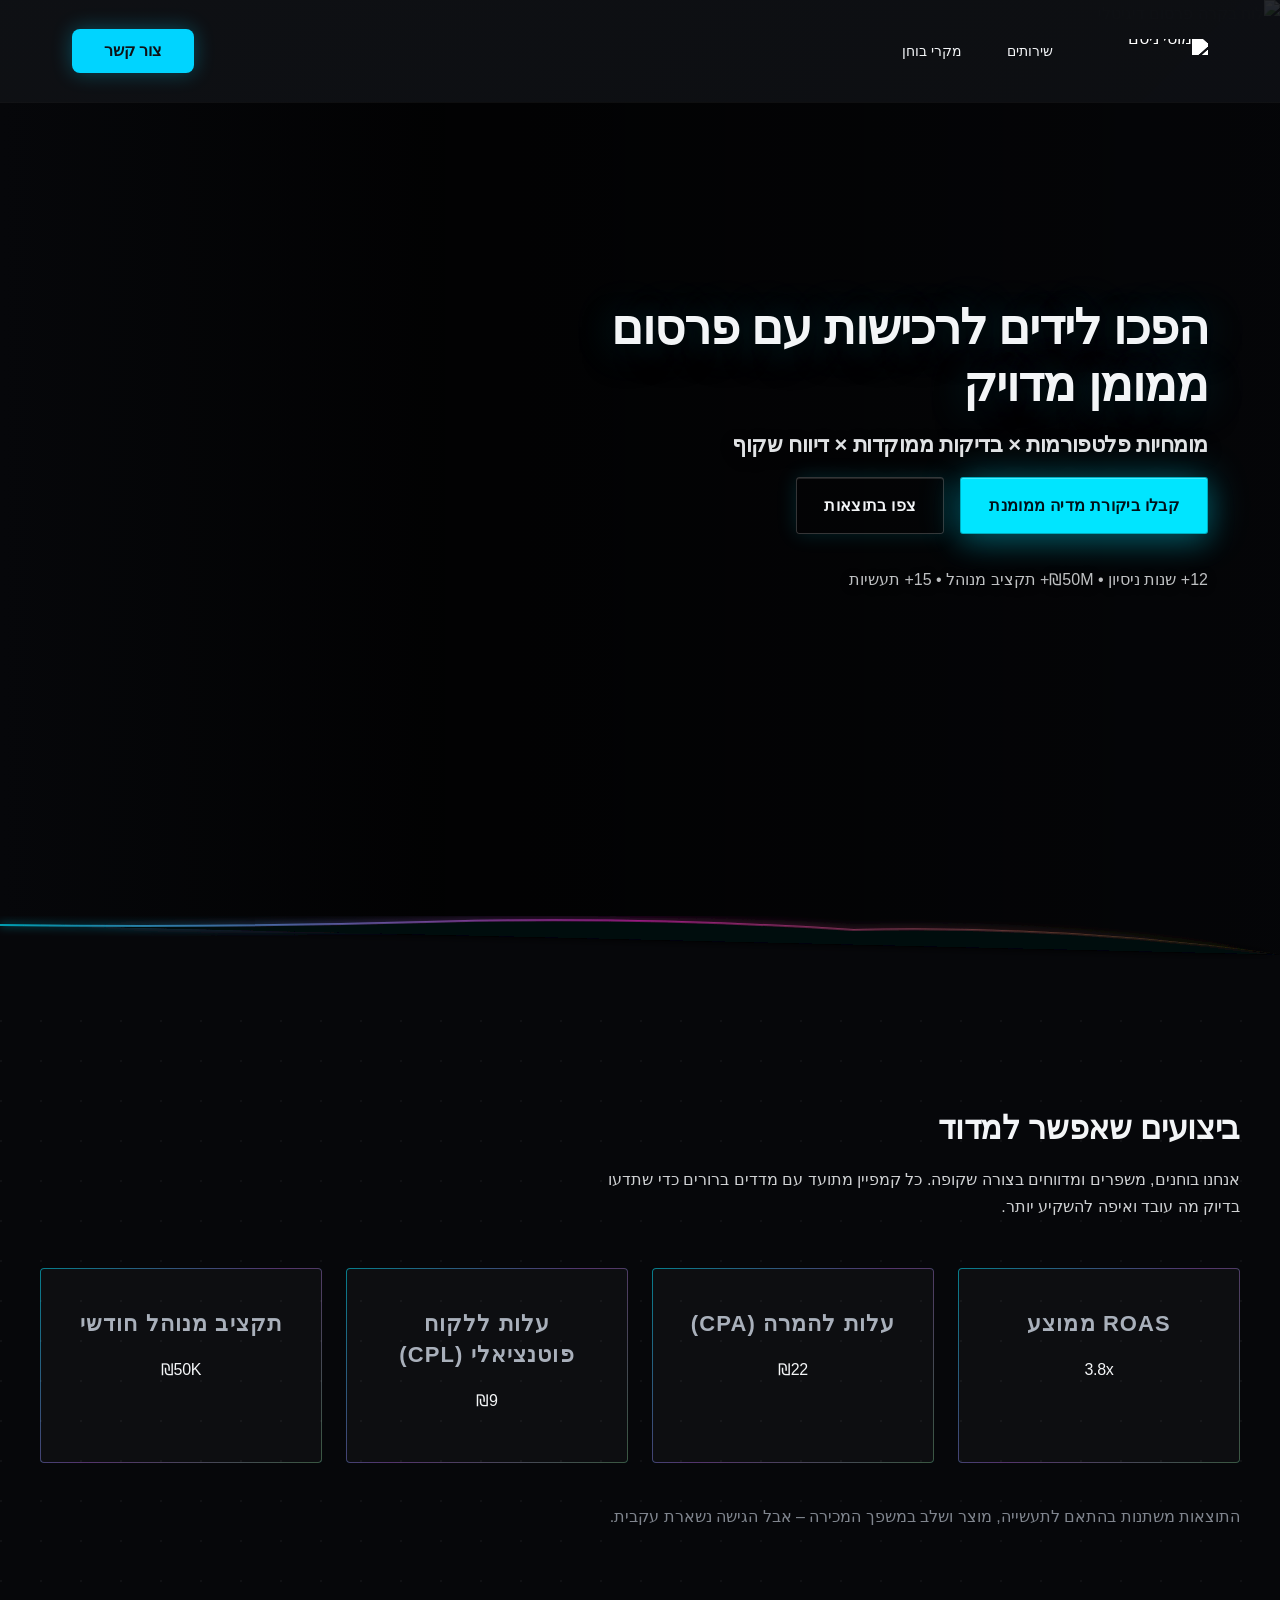
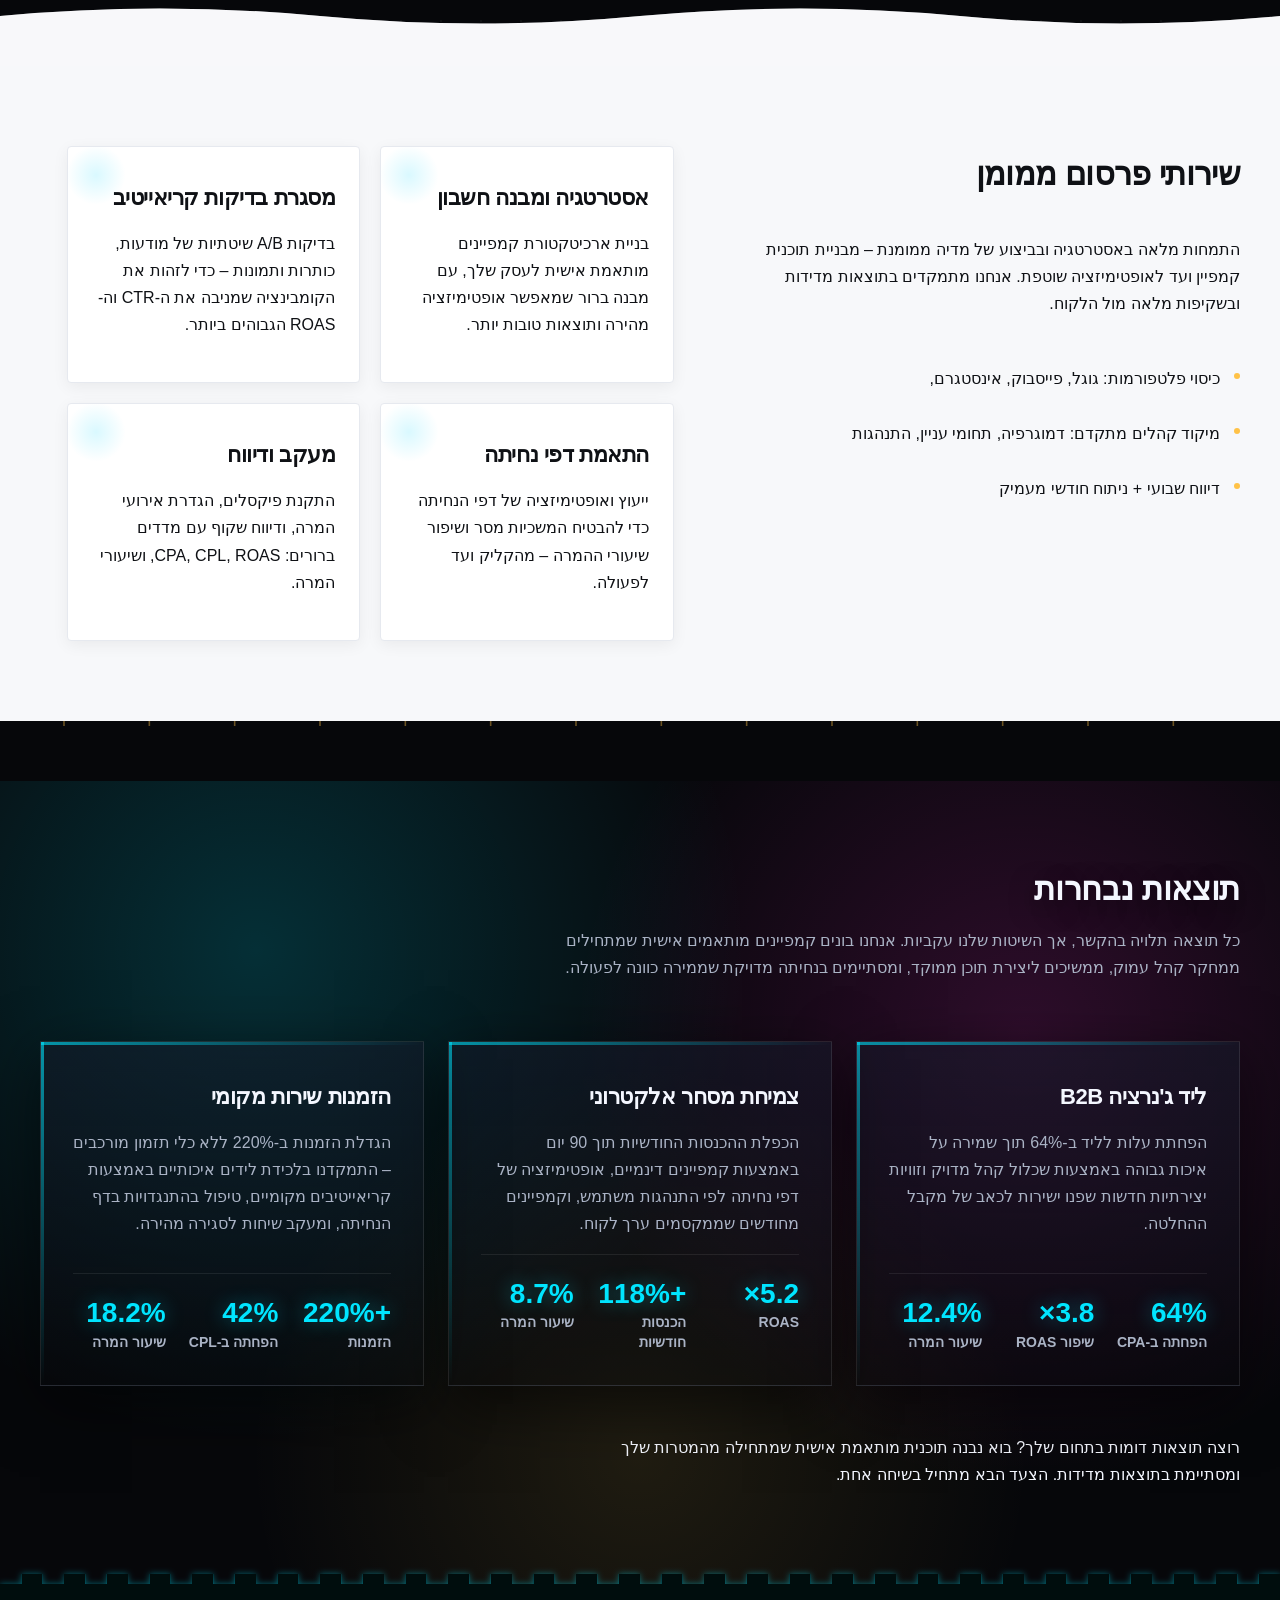
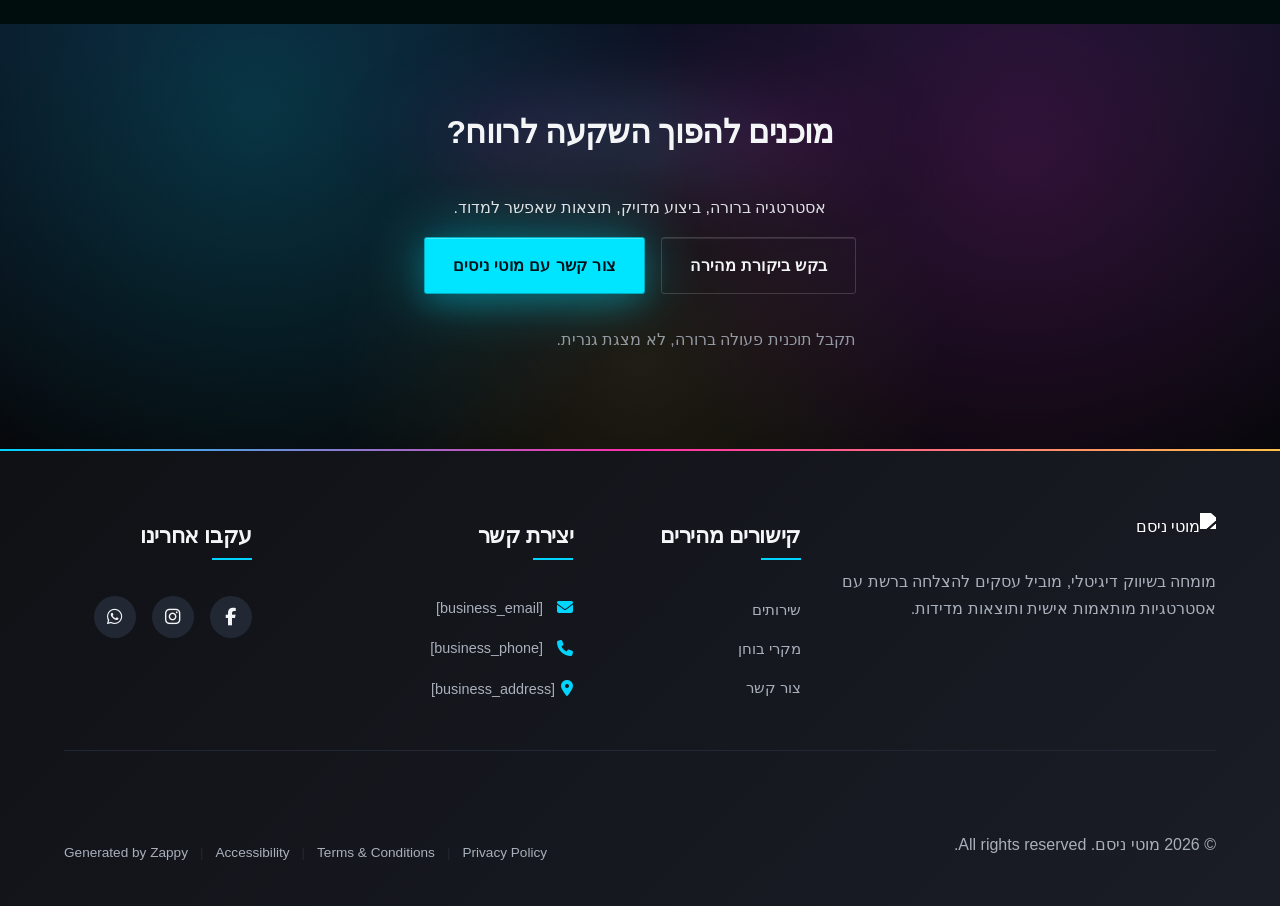
==== commit d8064096: "Background sync: Progressive GitHub Sync" ====
--- a/public/index.html
+++ b/public/index.html
@@ -1 +1 @@
-<!doctype html><html dir="rtl" lang="he"><head><meta charset="UTF-8"><meta content="width=device-width,initial-scale=1" name="viewport"><meta content="index, follow" name="robots"><title>פרסום ממומן שמניב תוצאות לעסקים — מוטי ניסם</title><meta content="מוטי ניסם מתמחה בשירותי פרסום ממומן לעסקים קטנים ובינוניים. קמפיינים דיגיטליים אפקטיביים שמגיעים לקהל היעד שלך ומניבים החזר השקעה מדיד." name="description"><meta content="פרסום ממומן לעסקים קטנים ובינוניים, שירותי פרסום ממומן בישראל, עסקים, שיווק דיגיטלי לעסקים, קמפיינים ממומנים" name="keywords"><script>!function(){"use strict";var t="acfc182a-7763-4c0f-8eba-aeacb9b62d09",e="https://api.zappy5.com/api/analytics/track",a=18e5,n=2592e6,o=!0,i=!0,r=!0;var s=function(){var e="zappy_visitor_"+t,a=null;try{if(a=localStorage.getItem(e)){var o=JSON.parse(a),i=Date.now();if(i-o.created<n)return o.lastSeen=i,localStorage.setItem(e,JSON.stringify(o)),o.id}}catch(t){console.warn("Zappy Analytics: LocalStorage not available")}var r="zv_"+Date.now()+"_"+Math.random().toString(36).substr(2,9);try{localStorage.setItem(e,JSON.stringify({id:r,created:Date.now(),lastSeen:Date.now()}))}catch(t){}return r}(),c=function(){var e="zappy_session_"+t,n=null;try{if(n=sessionStorage.getItem(e)){var o=JSON.parse(n),i=Date.now();if(i-o.timestamp<a)return o.timestamp=i,sessionStorage.setItem(e,JSON.stringify(o)),o.id}}catch(t){console.warn("Zappy Analytics: SessionStorage not available")}var r="zs_"+Date.now()+"_"+Math.random().toString(36).substr(2,9);try{sessionStorage.setItem(e,JSON.stringify({id:r,timestamp:Date.now()}))}catch(t){}return r}();function l(a,n){n=n||{};var o={website_id:t,event_type:a,page_path:window.location.pathname,referrer:document.referrer||"direct",visitor_id:s,session_id:c,metadata:n};if(navigator.sendBeacon){var i=new Blob([JSON.stringify(o)],{type:"application/json"});navigator.sendBeacon(e,i)}else fetch(e,{method:"POST",headers:{"Content-Type":"application/json"},body:JSON.stringify(o),keepalive:!0}).catch(function(t){console.warn("Zappy Analytics: Failed to track event",t)})}o&&l("pageview",{title:document.title,url:window.location.href}),i&&document.addEventListener("click",function(t){var e=t.target;if("BUTTON"===e.tagName||e.closest("button")){var a="BUTTON"===e.tagName?e:e.closest("button");l("click",{element:"button",text:a.textContent.trim().substring(0,100),id:a.id||null,class:a.className||null})}else if("A"===e.tagName||e.closest("a")){var n="A"===e.tagName?e:e.closest("a");l("navigation",{element:"link",text:n.textContent.trim().substring(0,100),href:n.href,external:n.hostname!==window.location.hostname})}},!0),r&&document.addEventListener("submit",function(t){var e=t.target;l("form_submit",{form_id:e.id||null,form_name:e.name||null,form_action:e.action||null,form_method:e.method||"GET"})},!0);var d=Date.now();window.addEventListener("beforeunload",function(){l("page_unload",{time_on_page:Math.floor((Date.now()-d)/1e3),page_path:window.location.pathname})}),window.zappyAnalytics={track:l,getVisitorId:function(){return s},getSessionId:function(){return c}}}()</script><meta content="פרסום ממומן שמניב תוצאות לעסקים — מוטי ניסם" property="og:title"><meta content="מוטי ניסם מתמחה בשירותי פרסום ממומן לעסקים קטנים ובינוניים. קמפיינים דיגיטליים אפקטיביים שמגיעים לקהל היעד שלך ומניבים החזר השקעה מדיד." property="og:description"><meta content="website" property="og:type"><meta content="he_IL" property="og:locale"><meta content="summary_large_image" name="twitter:card"><meta content="פרסום ממומן שמניב תוצאות לעסקים — מוטי ניסם" name="twitter:title"><meta content="מוטי ניסם מתמחה בשירותי פרסום ממומן לעסקים קטנים ובינוניים. קמפיינים דיגיטליים אפקטיביים שמגיעים לקהל היעד שלך ומניבים החזר השקעה מדיד." name="twitter:description"><link href="https://cdnjs.cloudflare.com/ajax/libs/font-awesome/6.4.0/css/all.min.css" rel="stylesheet"><link href="/assets/favicon.ico" rel="icon" type="image/x-icon"><link href="/assets/favicon-16x16.png" rel="icon" type="image/png" sizes="16x16"><link href="/assets/favicon-32x32.png" rel="icon" type="image/png" sizes="32x32"><link href="/assets/favicon-48x48.png" rel="icon" type="image/png" sizes="48x48"><link href="/assets/favicon-192x192.png" rel="icon" type="image/png" sizes="192x192"><link href="/assets/favicon-512x512.png" rel="icon" type="image/png" sizes="512x512"><link href="/assets/apple-touch-icon.png" rel="apple-touch-icon"><link href="https://cdn.jsdelivr.net/npm/vanilla-cookieconsent@3/dist/cookieconsent.css" rel="stylesheet"><script src="https://cdn.jsdelivr.net/npm/vanilla-cookieconsent@3/dist/cookieconsent.umd.js"></script><script src="https://cdn.jsdelivr.net/gh/mickidum/acc_toolbar/acctoolbar/acctoolbar.min.js"></script><link href="/styles.css" rel="stylesheet"><style id="zappy-dropdown-submenu-styles">#navMenu li:has(.sub-menu),.nav-menu li:has(.sub-menu),.navbar li:has(.sub-menu),nav li:has(.sub-menu){position:relative}#navMenu .sub-menu,.nav-menu .sub-menu,.navbar .sub-menu,nav .sub-menu{display:block!important;position:absolute!important;top:100%;left:0;min-width:220px;background:#fff;border-radius:8px;box-shadow:0 8px 25px rgba(0,0,0,.15);padding:8px 0;opacity:0;visibility:hidden;transform:translateY(10px);transition:all .3s ease;z-index:1000;list-style:none;pointer-events:none}#navMenu li:hover>.sub-menu,.nav-menu li:hover>.sub-menu,.navbar li:hover>.sub-menu,nav li:hover>.sub-menu{opacity:1!important;visibility:visible!important;transform:translateY(0)!important;pointer-events:auto!important}.sub-menu li{list-style:none;margin:0;padding:0}.sub-menu a{display:block!important;padding:10px 16px!important;color:#333!important;font-weight:500;text-decoration:none;white-space:nowrap;transition:background-color .2s}.sub-menu a:hover{background-color:#f5f5f5}[dir=rtl] .nav-menu .sub-menu,[dir=rtl] .navbar .sub-menu,[dir=rtl] nav .sub-menu,html[lang=ar] .nav-menu .sub-menu,html[lang=ar] .navbar .sub-menu,html[lang=ar] nav .sub-menu,html[lang=he] .nav-menu .sub-menu,html[lang=he] .navbar .sub-menu,html[lang=he] nav .sub-menu{left:auto!important;right:0!important}.sub-menu:empty,.sub-menu:not(:has(li)),.sub-menu:not(:has(li:not(.zappy-hidden-menu-item))){display:none!important;opacity:0!important;visibility:hidden!important;pointer-events:none!important}li:has(.menu-group-title):hover>.sub-menu{opacity:1!important;visibility:visible!important;transform:translateY(0)!important;pointer-events:auto!important}#navMenu>li>.menu-group-title,.nav-menu>li>.menu-group-title{display:inline-block;padding:.5rem 1rem;cursor:default;user-select:none}@media (max-width:768px){#navMenu .sub-menu,.nav-menu .sub-menu,.navbar .sub-menu,nav .sub-menu{position:static!important;transform:none!important;box-shadow:none!important;background:0 0!important;max-height:0;overflow:hidden;opacity:0;visibility:hidden;transition:max-height .3s ease,opacity .3s ease;padding:0!important;border-radius:0!important}.sub-menu.mobile-expanded{max-height:500px!important;opacity:1!important;visibility:visible!important;padding:8px 0 8px 16px!important}[dir=rtl] .sub-menu.mobile-expanded,html[lang=he] .sub-menu.mobile-expanded{padding:8px 16px 8px 0!important}#navMenu li:hover>.sub-menu,.nav-menu li:hover>.sub-menu,.navbar li:hover>.sub-menu,nav li:hover>.sub-menu{opacity:0;visibility:hidden;pointer-events:none}#navMenu li>.sub-menu.mobile-expanded,.nav-menu li>.sub-menu.mobile-expanded,.navbar li>.sub-menu.mobile-expanded,nav li>.sub-menu.mobile-expanded{opacity:1!important;visibility:visible!important;pointer-events:auto!important}#navMenu li:has(.sub-menu),.nav-menu li:has(.sub-menu),.navbar li:has(.sub-menu),nav li:has(.sub-menu){display:flex!important;flex-wrap:wrap!important;align-items:center!important;position:relative!important;min-height:44px!important}#navMenu li:has(.sub-menu)>a,.nav-menu li:has(.sub-menu)>a,.navbar li:has(.sub-menu)>a,nav li:has(.sub-menu)>a{flex:1!important;min-width:0!important}#navMenu li:has(.sub-menu)>.menu-group-title,.nav-menu li:has(.sub-menu)>.menu-group-title,.navbar li:has(.sub-menu)>.menu-group-title,nav li:has(.sub-menu)>.menu-group-title{flex:1!important;min-width:0!important;padding:0!important;line-height:inherit!important}#navMenu li:has(.sub-menu)>.sub-menu,.nav-menu li:has(.sub-menu)>.sub-menu,.navbar li:has(.sub-menu)>.sub-menu,nav li:has(.sub-menu)>.sub-menu{flex-basis:100%!important;width:100%!important}#navMenu li:has(.sub-menu)>a [class*=arrow],#navMenu li:has(.sub-menu)>a [class*=chevron],.nav-menu li:has(.sub-menu)>a .fa-angle-down,.nav-menu li:has(.sub-menu)>a .fa-chevron-down,.nav-menu li:has(.sub-menu)>a [class*=arrow],.nav-menu li:has(.sub-menu)>a [class*=chevron],nav li:has(.sub-menu)>a [class*=arrow],nav li:has(.sub-menu)>a [class*=chevron]{display:none!important;visibility:hidden!important}.mobile-submenu-toggle{display:flex!important;align-items:center!important;justify-content:center!important;width:44px!important;height:auto!important;background:0 0!important;border:none!important;cursor:pointer!important;color:var(--text-dark)!important;position:static!important;flex-shrink:0!important;align-self:stretch!important;z-index:2!important;padding:0!important;margin:0!important}.mobile-submenu-toggle::after{content:''!important;width:0!important;height:0!important;border-left:6px solid transparent!important;border-right:6px solid transparent!important;border-top:7px solid currentColor!important;transition:transform .3s ease!important}.mobile-submenu-toggle.expanded::after{transform:rotate(180deg)!important}.sub-menu a{padding:10px 0!important;display:block!important;color:var(--text-dark)!important}.navbar .sub-menu li a,.zappy-products-dropdown .sub-menu a,nav.navbar .sub-menu li a{color:var(--text-dark)!important}}@media (min-width:769px){.mobile-submenu-toggle{display:none!important}}</style><style id="zappy-widget-visibility">#mic-access-tool-box,#mic-access-tool-general-button,#mic-init-access-tool #mic-access-tool-box,#mic-init-access-tool #mic-access-tool-general-button,#mic-init-access-tool .mic-access-tool-general-button,._access-icon,._access-menu,.mic-access-tool-box,.mic-access-tool-general-button,div[id*=mic-access-tool-box]{display:none!important;visibility:hidden!important;opacity:0!important;pointer-events:none!important}</style></head><body><nav class="navbar" dir="rtl"><button aria-label="Menu" class="mobile-toggle" id="mobileToggle"><svg viewbox="0 0 24 24" fill="none" height="24" width="24" class="hamburger-icon"><path d="M3 12h18M3 6h18M3 18h18" stroke="currentColor" stroke-width="2" stroke-linecap="round"></path></svg><svg viewbox="0 0 24 24" fill="none" height="24" width="24" class="close-icon" style="display:none"><path d="M18 6L6 18M6 6l12 12" stroke="currentColor" stroke-width="2" stroke-linecap="round"></path></svg></button><button aria-label="Call" class="phone-header-btn"><svg viewbox="0 0 24 24" fill="currentColor" height="20" width="20"><path d="M22 16.92v3a2 2 0 0 1-2.18 2 19.79 19.79 0 0 1-8.63-3.07 19.5 19.5 0 0 1-6-6 19.79 19.79 0 0 1-3.07-8.67A2 2 0 0 1 4.11 2h3a2 2 0 0 1 2 1.72 12.84 12.84 0 0 0 .7 2.81 2 2 0 0 1-.45 2.11L8.09 9.91a16 16 0 0 0 6 6l1.27-1.27a2 2 0 0 1 2.11-.45 12.84 12.84 0 0 0 2.81.7A2 2 0 0 1 22 16.92z"></path></svg></button><div class="nav-container"><div class="nav-brand"><a href="/" class="logo-link"><img alt="מוטי ניסם" class="logo" src="/assets/business-logo.webp"></a></div><ul class="nav-menu" id="navMenu"><li><a href="/services">שירותים</a></li><li><a href="/case-studies">מקרי בוחן</a></li></ul><div class="nav-cta-container"><a href="/contact" class="nav-cta-btn">צור קשר</a></div></div></nav><main><section class="index-hero-section" data-layout-spec="בית-hero" data-hero-type="fullscreen-scrim"><img alt="לוח בקרה פרסום דיגיטלי" class="index-hero-bg" src="/assets/site-index-hero-bg.webp" data-context="Cinematic macro shot of digital advertising dashboards with blurred chart lines and performance metrics, dark moody lighting with subtle neon cyan and magenta accents, film grain texture, professional analytics interface in soft focus, dramatic depth of field, high-tech marketing workspace atmosphere" data-hero-bg="true" data-placeholder="index-hero-bg" data-preserve-bg="0" height="1080" width="1920"><div class="index-hero-scrim" aria-hidden="true"></div><div class="index-hero-content"><div class="index-hero-container"><h1 class="index-hero-headline">הפכו לידים לרכישות עם פרסום ממומן מדויק</h1><h3 class="index-hero-subtitle">מומחיות פלטפורמות × בדיקות ממוקדות × דיווח שקוף</h3><div class="index-hero-cta-row"><a href="/contact" class="index-hero-btn-primary">קבלו ביקורת מדיה ממומנת</a><a href="/case-studies" class="index-hero-btn-secondary">צפו בתוצאות</a></div><p class="index-hero-proof">12+ שנות ניסיון • ₪50M+ תקציב מנוהל • 15+ תעשיות</p></div></div><div class="index-hero-divider-wrapper"><svg viewbox="0 0 1200 120" aria-hidden="true" data-no-icon-edit="true" preserveaspectratio="none" xmlns="http://www.w3.org/2000/svg"><defs><lineargradient id="index-hero-divider-gradient" x1="0%" x2="100%" y1="0%" y2="0%"><stop offset="0%" style="stop-color:#00E5FF;stop-opacity:0.65"></stop><stop offset="50%" style="stop-color:#FF2BD6;stop-opacity:0.45"></stop><stop offset="100%" style="stop-color:rgba(255,210,74,0)"></stop></lineargradient><filter id="index-hero-divider-glow"><fegaussianblur result="coloredBlur" stddeviation="4"></fegaussianblur><femerge><femergenode in="coloredBlur"></femergenode><femergenode in="SourceGraphic"></femergenode></femerge></filter></defs><path d="M0,120 L0,25 Q200,28 400,22 T800,30 Q1000,25 1200,55 L1200,120 Z" fill="#06070A"></path><path d="M0,25 Q200,28 400,22 T800,30 Q1000,25 1200,55" fill="#06070A" filter="url(#index-hero-divider-glow)" stroke="url(#index-hero-divider-gradient)" stroke-width="2"></path></svg></div></section><section class="index-stats-section" data-layout-spec="בית-stats"><div class="index-stats-section__container"><div class="index-stats-section__intro"><h2 class="index-stats-section__title">ביצועים שאפשר למדוד</h2><p class="index-stats-section__intro-text">אנחנו בוחנים, משפרים ומדווחים בצורה שקופה. כל קמפיין מתועד עם מדדים ברורים כדי שתדעו בדיוק מה עובד ואיפה להשקיע יותר.</p></div><div class="index-stats-section__metrics-grid"><div class="index-stats-section__metric-card"><h3 class="index-stats-section__metric-label">ROAS ממוצע</h3><p class="index-stats-section__metric-value">3.8x</p></div><div class="index-stats-section__metric-card"><h3 class="index-stats-section__metric-label">עלות להמרה (CPA)</h3><p class="index-stats-section__metric-value">₪22</p></div><div class="index-stats-section__metric-card"><h3 class="index-stats-section__metric-label">עלות ללקוח פוטנציאלי (CPL)</h3><p class="index-stats-section__metric-value">₪9</p></div><div class="index-stats-section__metric-card"><h3 class="index-stats-section__metric-label">תקציב מנוהל חודשי</h3><p class="index-stats-section__metric-value">₪50K</p></div></div><p class="index-stats-section__disclaimer">התוצאות משתנות בהתאם לתעשייה, מוצר ושלב במשפך המכירה – אבל הגישה נשארת עקבית.</p></div><div class="index-stats-section__divider-wrapper"><svg viewbox="0 0 1200 100" aria-hidden="true" data-no-icon-edit="true" preserveaspectratio="none" xmlns="http://www.w3.org/2000/svg"><defs><lineargradient id="stats-wave-glow" x1="0%" x2="100%" y1="0%" y2="0%"><stop offset="0%" style="stop-color:#00E5FF;stop-opacity:0.25"></stop><stop offset="50%" style="stop-color:#FF2BD6;stop-opacity:0.20"></stop><stop offset="100%" style="stop-color:#00E5FF;stop-opacity:0.25"></stop></lineargradient></defs><path d="M0,100 L0,50 Q150,35 300,50 T600,50 Q750,35 900,50 T1200,50 L1200,100 Z" fill="var(--bg-light)"></path><path d="M0,100 L0,50 Q150,35 300,50 T600,50 Q750,35 900,50 T1200,50 L1200,100 Z" fill="var(--bg-light)" opacity="0.4"></path></svg></div></section><section class="index-services-section" data-layout-spec="בית-services"><div class="zappy-preserve-css-grid index-services-container" data-original-gap="60px" data-original-item-width="506" style="display:grid;grid-template-columns:506.052px 607.281px" data-zappy-auto-grid="true" data-zappy-grid-align="start" id="zappy-auto-grid-1772563249092-cvp3qd"><div class="index-services-content"><h2 class="zappy-editable index-services-title">שירותי פרסום ממומן</h2><p class="zappy-editable index-services-intro">התמחות מלאה באסטרטגיה ובביצוע של מדיה ממומנת – מבניית תוכנית קמפיין ועד לאופטימיזציה שוטפת. אנחנו מתמקדים בתוצאות מדידות ובשקיפות מלאה מול הלקוח.</p><div class="index-services-includes"><p class="zappy-editable index-services-include-item">כיסוי פלטפורמות: גוגל, פייסבוק, אינסטגרם,&nbsp;<br></p><p class="zappy-editable index-services-include-item">מיקוד קהלים מתקדם: דמוגרפיה, תחומי עניין, התנהגות</p><p class="zappy-editable index-services-include-item">דיווח שבועי + ניתוח חודשי מעמיק</p></div></div><div class="zappy-preserve-css-grid index-services-cards zappy-grid-item-nested-grid zappy-inline-grid-active zappy-item-component" data-original-gap="20px" data-original-item-width="294" style="grid-template-columns:293.635px 293.635px"><div class="index-services-card zappy-grid-item"><h3 class="zappy-editable index-services-card-title">אסטרטגיה ומבנה חשבון</h3><p class="zappy-editable index-services-card-text">בניית ארכיטקטורת קמפיינים מותאמת אישית לעסק שלך, עם מבנה ברור שמאפשר אופטימיזציה מהירה ותוצאות טובות יותר.</p></div><div class="index-services-card zappy-grid-item"><h3 class="zappy-editable index-services-card-title">מסגרת בדיקות קריאייטיב</h3><p class="zappy-editable index-services-card-text">בדיקות A/B שיטתיות של מודעות, כותרות ותמונות – כדי לזהות את הקומבינציה שמניבה את ה-CTR וה-ROAS הגבוהים ביותר.</p></div><div class="index-services-card zappy-grid-item"><h3 class="zappy-editable index-services-card-title">התאמת דפי נחיתה</h3><p class="zappy-editable index-services-card-text">ייעוץ ואופטימיזציה של דפי הנחיתה כדי להבטיח המשכיות מסר ושיפור שיעורי ההמרה – מהקליק ועד לפעולה.</p></div><div class="index-services-card zappy-grid-item"><h3 class="zappy-editable index-services-card-title">מעקב ודיווח</h3><p class="zappy-editable index-services-card-text">התקנת פיקסלים, הגדרת אירועי המרה, ודיווח שקוף עם מדדים ברורים: CPA, CPL, ROAS, ושיעורי המרה.</p></div></div></div><div class="index-services-divider-wrapper"><svg viewbox="0 0 1200 120" aria-hidden="true" data-no-icon-edit="true" preserveaspectratio="none" xmlns="http://www.w3.org/2000/svg"><defs><lineargradient id="index-services-gradient" x1="0%" x2="0%" y1="0%" y2="100%"><stop offset="0%" style="stop-color:#F7F8FA;stop-opacity:1"></stop><stop offset="100%" style="stop-color:#0F1115;stop-opacity:1"></stop></lineargradient></defs><path d="M0,120 L0,60 L1200,60 L1200,120 Z" fill="#06070A"></path><g opacity="0.4"><line stroke="#FFC247" stroke-width="1.5" x1="60" x2="60" y1="60" y2="65"></line><line stroke="#FFC247" stroke-width="1.5" x1="140" x2="140" y1="60" y2="65"></line><line stroke="#FFC247" stroke-width="1.5" x1="220" x2="220" y1="60" y2="65"></line><line stroke="#FFC247" stroke-width="1.5" x1="300" x2="300" y1="60" y2="65"></line><line stroke="#FFC247" stroke-width="1.5" x1="380" x2="380" y1="60" y2="65"></line><line stroke="#FFC247" stroke-width="1.5" x1="460" x2="460" y1="60" y2="65"></line><line stroke="#FFC247" stroke-width="1.5" x1="540" x2="540" y1="60" y2="65"></line><line stroke="#FFC247" stroke-width="1.5" x1="620" x2="620" y1="60" y2="65"></line><line stroke="#FFC247" stroke-width="1.5" x1="700" x2="700" y1="60" y2="65"></line><line stroke="#FFC247" stroke-width="1.5" x1="780" x2="780" y1="60" y2="65"></line><line stroke="#FFC247" stroke-width="1.5" x1="860" x2="860" y1="60" y2="65"></line><line stroke="#FFC247" stroke-width="1.5" x1="940" x2="940" y1="60" y2="65"></line><line stroke="#FFC247" stroke-width="1.5" x1="1020" x2="1020" y1="60" y2="65"></line><line stroke="#FFC247" stroke-width="1.5" x1="1100" x2="1100" y1="60" y2="65"></line></g></svg></div></section><section class="index-case-studies-section" data-layout-spec="בית-case-studies"><div class="index-case-studies-container"><div class="index-case-studies-header"><h2>תוצאות נבחרות</h2><p>כל תוצאה תלויה בהקשר, אך השיטות שלנו עקביות. אנחנו בונים קמפיינים מותאמים אישית שמתחילים ממחקר קהל עמוק, ממשיכים ליצירת תוכן ממוקד, ומסתיימים בנחיתה מדויקת שממירה כוונה לפעולה.</p></div><div class="index-case-studies-grid"><article class="index-case-study-card"><h3>ליד ג'נרציה B2B</h3><p>הפחתת עלות לליד ב-64% תוך שמירה על איכות גבוהה באמצעות שכלול קהל מדויק וזוויות יצירתיות חדשות שפנו ישירות לכאב של מקבל ההחלטה.</p><div class="index-case-study-metrics"><div class="index-case-study-metric"><span class="index-case-study-metric-value">64%</span><span class="index-case-study-metric-label">הפחתה ב-CPA</span></div><div class="index-case-study-metric"><span class="index-case-study-metric-value">3.8×</span><span class="index-case-study-metric-label">שיפור ROAS</span></div><div class="index-case-study-metric"><span class="index-case-study-metric-value">12.4%</span><span class="index-case-study-metric-label">שיעור המרה</span></div></div></article><article class="index-case-study-card"><h3>צמיחת מסחר אלקטרוני</h3><p>הכפלת ההכנסות החודשיות תוך 90 יום באמצעות קמפיינים דינמיים, אופטימיזציה של דפי נחיתה לפי התנהגות משתמש, וקמפיינים מחודשים שממקסמים ערך לקוח.</p><div class="index-case-study-metrics"><div class="index-case-study-metric"><span class="index-case-study-metric-value">5.2×</span><span class="index-case-study-metric-label">ROAS</span></div><div class="index-case-study-metric"><span class="index-case-study-metric-value">+118%</span><span class="index-case-study-metric-label">הכנסות חודשיות</span></div><div class="index-case-study-metric"><span class="index-case-study-metric-value">8.7%</span><span class="index-case-study-metric-label">שיעור המרה</span></div></div></article><article class="index-case-study-card"><h3>הזמנות שירות מקומי</h3><p>הגדלת הזמנות ב-220% ללא כלי תזמון מורכבים – התמקדנו בלכידת לידים איכותיים באמצעות קריאייטיבים מקומיים, טיפול בהתנגדויות בדף הנחיתה, ומעקב שיחות לסגירה מהירה.</p><div class="index-case-study-metrics"><div class="index-case-study-metric"><span class="index-case-study-metric-value">+220%</span><span class="index-case-study-metric-label">הזמנות</span></div><div class="index-case-study-metric"><span class="index-case-study-metric-value">42%</span><span class="index-case-study-metric-label">הפחתה ב-CPL</span></div><div class="index-case-study-metric"><span class="index-case-study-metric-value">18.2%</span><span class="index-case-study-metric-label">שיעור המרה</span></div></div></article></div><div class="index-case-studies-footer"><p>רוצה תוצאות דומות בתחום שלך? בוא נבנה תוכנית מותאמת אישית שמתחילה מהמטרות שלך ומסתיימת בתוצאות מדידות. הצעד הבא מתחיל בשיחה אחת.</p></div></div><div class="index-case-studies-divider-wrapper"><svg viewbox="0 0 1200 60" aria-hidden="true" data-no-icon-edit="true" preserveaspectratio="none" xmlns="http://www.w3.org/2000/svg"><defs><filter id="cyan-glow-case-studies" height="200%" width="200%" x="-50%" y="-50%"><fegaussianblur result="blur" stddeviation="3" in="SourceGraphic"></fegaussianblur><feflood flood-color="#00E5FF" flood-opacity="0.4"></feflood><fecomposite in2="blur" operator="in" result="glow"></fecomposite><femerge><femergenode in="glow"></femergenode><femergenode in="SourceGraphic"></femergenode></femerge></filter></defs><path d="M0,60 L0,20 L20,20 L20,10 L40,10 L40,20 L60,20 L60,10 L80,10 L80,20 L100,20 L100,10 L120,10 L120,20 L140,20 L140,10 L160,10 L160,20 L180,20 L180,10 L200,10 L200,20 L220,20 L220,10 L240,10 L240,20 L260,20 L260,10 L280,10 L280,20 L300,20 L300,10 L320,10 L320,20 L340,20 L340,10 L360,10 L360,20 L380,20 L380,10 L400,10 L400,20 L420,20 L420,10 L440,10 L440,20 L460,20 L460,10 L480,10 L480,20 L500,20 L500,10 L520,10 L520,20 L540,20 L540,10 L560,10 L560,20 L580,20 L580,10 L600,10 L600,20 L620,20 L620,10 L640,10 L640,20 L660,20 L660,10 L680,10 L680,20 L700,20 L700,10 L720,10 L720,20 L740,20 L740,10 L760,10 L760,20 L780,20 L780,10 L800,10 L800,20 L820,20 L820,10 L840,10 L840,20 L860,20 L860,10 L880,10 L880,20 L900,20 L900,10 L920,10 L920,20 L940,20 L940,10 L960,10 L960,20 L980,20 L980,10 L1000,10 L1000,20 L1020,20 L1020,10 L1040,10 L1040,20 L1060,20 L1060,10 L1080,10 L1080,20 L1100,20 L1100,10 L1120,10 L1120,20 L1140,20 L1140,10 L1160,10 L1160,20 L1180,20 L1180,10 L1200,10 L1200,60 Z" fill="#06070A" filter="url(#cyan-glow-case-studies)"></path></svg></div></section><section class="index-cta-section" data-layout-spec="בית-cta"><div class="index-cta-container"><div class="index-cta-glow-wrapper"><h2 class="index-cta-title">מוכנים להפוך השקעה לרווח?</h2></div><p class="index-cta-subtitle">אסטרטגיה ברורה, ביצוע מדויק, תוצאות שאפשר למדוד.</p><div class="index-cta-buttons"><a href="/contact" class="index-cta-btn index-cta-btn-primary">צור קשר עם מוטי ניסם</a><a href="/contact" class="index-cta-btn index-cta-btn-secondary">בקש ביקורת מהירה</a></div><p class="index-cta-reassurance">תקבל תוכנית פעולה ברורה, לא מצגת גנרית.</p></div></section></main><footer class="site-footer"><div class="footer-container"><div class="footer-top"><div class="footer-column footer-about"><img alt="מוטי ניסם" class="logo" src="/assets/business-logo.webp"><p class="footer-description">מומחה בשיווק דיגיטלי, מוביל עסקים להצלחה ברשת עם אסטרטגיות מותאמות אישית ותוצאות מדידות.</p></div><div class="footer-column footer-links"><h3 class="footer-heading">קישורים מהירים</h3><ul class="footer-nav"><li><a href="/services">שירותים</a></li><li><a href="/case-studies">מקרי בוחן</a></li><li><a href="/contact">צור קשר</a></li></ul></div><div class="footer-column footer-contact"><h3 class="footer-heading">יצירת קשר</h3><ul class="contact-list"><li><i class="fas fa-envelope"></i><a href="mailto:[business_email]">[business_email]</a></li><li><i class="fas fa-phone"></i><a href="tel:[business_phone]">[business_phone]</a></li><li><a href="/"><i class="fas fa-map-marker-alt"></i><span>[business_address]</span></a></li></ul></div><div class="footer-column footer-social"><h3 class="footer-heading">עקבו אחרינו</h3><div class="social-links"><a href="[facebook_handle]" aria-label="Facebook" rel="noopener noreferrer" target="_blank"><i class="fab fa-facebook-f"></i></a><a href="[instagram_handle]" aria-label="Instagram" rel="noopener noreferrer" target="_blank"><i class="fab fa-instagram"></i></a><a href="[whatsapp_handle]" aria-label="WhatsApp" rel="noopener noreferrer" target="_blank"><i class="fab fa-whatsapp"></i></a></div></div></div><div class="footer-bottom"><div class="footer-bottom-content"><p class="copyright">© 2026 מוטי ניסם. All rights reserved.</p><div class="footer-bottom-links"><a href="/privacy">Privacy Policy</a><span class="separator">|</span><a href="/terms">Terms &amp; Conditions</a><span class="separator">|</span><a href="/accessibility">Accessibility</a><span class="separator">|</span><a href="https://zappy5.com" class="zappy-attribution" target="_blank">Generated by Zappy</a></div></div></div></div></footer><a href="https://wa.me/[whatsapp_handle]" class="whatsapp-float" aria-label="WhatsApp"><i class="fab fa-whatsapp"></i></a><div data-integration="accessibility:toolbar"></div><script src="/script.js"></script><script id="zappy-mobile-submenu-script">!function(){function e(){if(window.innerWidth>768)return document.querySelectorAll(".mobile-submenu-toggle").forEach(function(e){e.remove()}),void document.querySelectorAll(".sub-menu.mobile-expanded").forEach(function(e){e.classList.remove("mobile-expanded")});document.querySelectorAll(".nav-menu li:has(.sub-menu), nav li:has(.sub-menu), .navbar li:has(.sub-menu), #navMenu li:has(.sub-menu)").forEach(function(e){if(!e.querySelector(".mobile-submenu-toggle")){var t=e.querySelector(".sub-menu"),n=e.querySelector(":scope > a");if(t&&n){var o=document.createElement("button");o.className="mobile-submenu-toggle",o.setAttribute("aria-label","Toggle submenu"),o.setAttribute("type","button"),n.insertAdjacentElement("afterend",o),o.addEventListener("click",function(e){e.preventDefault(),e.stopPropagation(),document.querySelectorAll(".sub-menu.mobile-expanded").forEach(function(e){if(e!==t){e.classList.remove("mobile-expanded");var n=e.parentElement.querySelector(".mobile-submenu-toggle");n&&n.classList.remove("expanded")}}),t.classList.toggle("mobile-expanded"),o.classList.toggle("expanded")})}}})}var t;"loading"===document.readyState?document.addEventListener("DOMContentLoaded",e):e(),window.addEventListener("resize",function(){clearTimeout(t),t=setTimeout(e,250)});var n=new MutationObserver(function(t){t.forEach(function(t){if("attributes"===t.type){var n=t.target;n.classList&&(n.classList.contains("active")||n.classList.contains("open"))&&setTimeout(e,100)}})});setTimeout(function(){document.querySelectorAll(".mobile-menu, .nav-menu, #navMenu, nav").forEach(function(e){n.observe(e,{attributes:!0,attributeFilter:["class","style"]})})},500)}()</script><script id="zappy-navbar-scroll-effect">!function(){var e=document.querySelector("nav.navbar,.navbar:not(.zappy-catalog-menu)"),t=document.querySelector(".zappy-catalog-menu");if(e){var r="rgba(15,17,21,0.85)";e.style.transition="background 0.3s ease,backdrop-filter 0.3s ease,-webkit-backdrop-filter 0.3s ease,box-shadow 0.3s ease",t&&(t.style.transition="background 0.3s ease,backdrop-filter 0.3s ease,-webkit-backdrop-filter 0.3s ease"),window.addEventListener("scroll",a,{passive:!0}),a()}function a(){(window.scrollY||window.pageYOffset)>60?(e.style.background=r,e.style.backdropFilter="blur(12px)",e.style.webkitBackdropFilter="blur(12px)",e.style.boxShadow="0 2px 16px rgba(0,0,0,0.12)",t&&(t.style.background=r,t.style.backdropFilter="blur(12px)",t.style.webkitBackdropFilter="blur(12px)")):(e.style.background="transparent",e.style.backdropFilter="none",e.style.webkitBackdropFilter="none",e.style.boxShadow="none",t&&(t.style.background="transparent",t.style.backdropFilter="none",t.style.webkitBackdropFilter="none"))}}()</script></body></html>+<!doctype html><html dir="rtl" lang="he"><head><meta charset="UTF-8"><meta content="width=device-width,initial-scale=1" name="viewport"><meta content="index, follow" name="robots"><title>פרסום ממומן שמניב תוצאות לעסקים — מוטי ניסם</title><meta content="מוטי ניסם מתמחה בשירותי פרסום ממומן לעסקים קטנים ובינוניים. קמפיינים דיגיטליים אפקטיביים שמגיעים לקהל היעד שלך ומניבים החזר השקעה מדיד." name="description"><meta content="פרסום ממומן לעסקים קטנים ובינוניים, שירותי פרסום ממומן בישראל, עסקים, שיווק דיגיטלי לעסקים, קמפיינים ממומנים" name="keywords"><script>!function(){"use strict";var t="acfc182a-7763-4c0f-8eba-aeacb9b62d09",e="https://api.zappy5.com/api/analytics/track",a=18e5,n=2592e6,o=!0,i=!0,r=!0;var s=function(){var e="zappy_visitor_"+t,a=null;try{if(a=localStorage.getItem(e)){var o=JSON.parse(a),i=Date.now();if(i-o.created<n)return o.lastSeen=i,localStorage.setItem(e,JSON.stringify(o)),o.id}}catch(t){console.warn("Zappy Analytics: LocalStorage not available")}var r="zv_"+Date.now()+"_"+Math.random().toString(36).substr(2,9);try{localStorage.setItem(e,JSON.stringify({id:r,created:Date.now(),lastSeen:Date.now()}))}catch(t){}return r}(),c=function(){var e="zappy_session_"+t,n=null;try{if(n=sessionStorage.getItem(e)){var o=JSON.parse(n),i=Date.now();if(i-o.timestamp<a)return o.timestamp=i,sessionStorage.setItem(e,JSON.stringify(o)),o.id}}catch(t){console.warn("Zappy Analytics: SessionStorage not available")}var r="zs_"+Date.now()+"_"+Math.random().toString(36).substr(2,9);try{sessionStorage.setItem(e,JSON.stringify({id:r,timestamp:Date.now()}))}catch(t){}return r}();function l(a,n){n=n||{};var o={website_id:t,event_type:a,page_path:window.location.pathname,referrer:document.referrer||"direct",visitor_id:s,session_id:c,metadata:n};if(navigator.sendBeacon){var i=new Blob([JSON.stringify(o)],{type:"application/json"});navigator.sendBeacon(e,i)}else fetch(e,{method:"POST",headers:{"Content-Type":"application/json"},body:JSON.stringify(o),keepalive:!0}).catch(function(t){console.warn("Zappy Analytics: Failed to track event",t)})}o&&l("pageview",{title:document.title,url:window.location.href}),i&&document.addEventListener("click",function(t){var e=t.target;if("BUTTON"===e.tagName||e.closest("button")){var a="BUTTON"===e.tagName?e:e.closest("button");l("click",{element:"button",text:a.textContent.trim().substring(0,100),id:a.id||null,class:a.className||null})}else if("A"===e.tagName||e.closest("a")){var n="A"===e.tagName?e:e.closest("a");l("navigation",{element:"link",text:n.textContent.trim().substring(0,100),href:n.href,external:n.hostname!==window.location.hostname})}},!0),r&&document.addEventListener("submit",function(t){var e=t.target;l("form_submit",{form_id:e.id||null,form_name:e.name||null,form_action:e.action||null,form_method:e.method||"GET"})},!0);var d=Date.now();window.addEventListener("beforeunload",function(){l("page_unload",{time_on_page:Math.floor((Date.now()-d)/1e3),page_path:window.location.pathname})}),window.zappyAnalytics={track:l,getVisitorId:function(){return s},getSessionId:function(){return c}}}()</script><meta content="פרסום ממומן שמניב תוצאות לעסקים — מוטי ניסם" property="og:title"><meta content="מוטי ניסם מתמחה בשירותי פרסום ממומן לעסקים קטנים ובינוניים. קמפיינים דיגיטליים אפקטיביים שמגיעים לקהל היעד שלך ומניבים החזר השקעה מדיד." property="og:description"><meta content="website" property="og:type"><meta content="he_IL" property="og:locale"><meta content="summary_large_image" name="twitter:card"><meta content="פרסום ממומן שמניב תוצאות לעסקים — מוטי ניסם" name="twitter:title"><meta content="מוטי ניסם מתמחה בשירותי פרסום ממומן לעסקים קטנים ובינוניים. קמפיינים דיגיטליים אפקטיביים שמגיעים לקהל היעד שלך ומניבים החזר השקעה מדיד." name="twitter:description"><link href="https://cdnjs.cloudflare.com/ajax/libs/font-awesome/6.4.0/css/all.min.css" rel="stylesheet"><link href="/assets/favicon.ico" rel="icon" type="image/x-icon"><link href="/assets/favicon-16x16.png" rel="icon" type="image/png" sizes="16x16"><link href="/assets/favicon-32x32.png" rel="icon" type="image/png" sizes="32x32"><link href="/assets/favicon-48x48.png" rel="icon" type="image/png" sizes="48x48"><link href="/assets/favicon-192x192.png" rel="icon" type="image/png" sizes="192x192"><link href="/assets/favicon-512x512.png" rel="icon" type="image/png" sizes="512x512"><link href="/assets/apple-touch-icon.png" rel="apple-touch-icon"><link href="https://cdn.jsdelivr.net/npm/vanilla-cookieconsent@3/dist/cookieconsent.css" rel="stylesheet"><script src="https://cdn.jsdelivr.net/npm/vanilla-cookieconsent@3/dist/cookieconsent.umd.js"></script><script src="https://cdn.jsdelivr.net/gh/mickidum/acc_toolbar/acctoolbar/acctoolbar.min.js"></script><link href="/styles.css" rel="stylesheet"><style id="zappy-dropdown-submenu-styles">#navMenu li:has(.sub-menu),.nav-menu li:has(.sub-menu),.navbar li:has(.sub-menu),nav li:has(.sub-menu){position:relative}#navMenu .sub-menu,.nav-menu .sub-menu,.navbar .sub-menu,nav .sub-menu{display:block!important;position:absolute!important;top:100%;left:0;min-width:220px;background:#fff;border-radius:8px;box-shadow:0 8px 25px rgba(0,0,0,.15);padding:8px 0;opacity:0;visibility:hidden;transform:translateY(10px);transition:all .3s ease;z-index:1000;list-style:none;pointer-events:none}#navMenu li:hover>.sub-menu,.nav-menu li:hover>.sub-menu,.navbar li:hover>.sub-menu,nav li:hover>.sub-menu{opacity:1!important;visibility:visible!important;transform:translateY(0)!important;pointer-events:auto!important}.sub-menu li{list-style:none;margin:0;padding:0}.sub-menu a{display:block!important;padding:10px 16px!important;color:#333!important;font-weight:500;text-decoration:none;white-space:nowrap;transition:background-color .2s}.sub-menu a:hover{background-color:#f5f5f5}[dir=rtl] .nav-menu .sub-menu,[dir=rtl] .navbar .sub-menu,[dir=rtl] nav .sub-menu,html[lang=ar] .nav-menu .sub-menu,html[lang=ar] .navbar .sub-menu,html[lang=ar] nav .sub-menu,html[lang=he] .nav-menu .sub-menu,html[lang=he] .navbar .sub-menu,html[lang=he] nav .sub-menu{left:auto!important;right:0!important}.sub-menu:empty,.sub-menu:not(:has(li)),.sub-menu:not(:has(li:not(.zappy-hidden-menu-item))){display:none!important;opacity:0!important;visibility:hidden!important;pointer-events:none!important}li:has(.menu-group-title):hover>.sub-menu{opacity:1!important;visibility:visible!important;transform:translateY(0)!important;pointer-events:auto!important}#navMenu>li>.menu-group-title,.nav-menu>li>.menu-group-title{display:inline-block;padding:.5rem 1rem;cursor:default;user-select:none}@media (max-width:768px){#navMenu .sub-menu,.nav-menu .sub-menu,.navbar .sub-menu,nav .sub-menu{position:static!important;transform:none!important;box-shadow:none!important;background:0 0!important;max-height:0;overflow:hidden;opacity:0;visibility:hidden;transition:max-height .3s ease,opacity .3s ease;padding:0!important;border-radius:0!important}.sub-menu.mobile-expanded{max-height:500px!important;opacity:1!important;visibility:visible!important;padding:8px 0 8px 16px!important}[dir=rtl] .sub-menu.mobile-expanded,html[lang=he] .sub-menu.mobile-expanded{padding:8px 16px 8px 0!important}#navMenu li:hover>.sub-menu,.nav-menu li:hover>.sub-menu,.navbar li:hover>.sub-menu,nav li:hover>.sub-menu{opacity:0;visibility:hidden;pointer-events:none}#navMenu li>.sub-menu.mobile-expanded,.nav-menu li>.sub-menu.mobile-expanded,.navbar li>.sub-menu.mobile-expanded,nav li>.sub-menu.mobile-expanded{opacity:1!important;visibility:visible!important;pointer-events:auto!important}#navMenu li:has(.sub-menu),.nav-menu li:has(.sub-menu),.navbar li:has(.sub-menu),nav li:has(.sub-menu){display:flex!important;flex-wrap:wrap!important;align-items:center!important;position:relative!important;min-height:44px!important}#navMenu li:has(.sub-menu)>a,.nav-menu li:has(.sub-menu)>a,.navbar li:has(.sub-menu)>a,nav li:has(.sub-menu)>a{flex:1!important;min-width:0!important}#navMenu li:has(.sub-menu)>.menu-group-title,.nav-menu li:has(.sub-menu)>.menu-group-title,.navbar li:has(.sub-menu)>.menu-group-title,nav li:has(.sub-menu)>.menu-group-title{flex:1!important;min-width:0!important;padding:0!important;line-height:inherit!important}#navMenu li:has(.sub-menu)>.sub-menu,.nav-menu li:has(.sub-menu)>.sub-menu,.navbar li:has(.sub-menu)>.sub-menu,nav li:has(.sub-menu)>.sub-menu{flex-basis:100%!important;width:100%!important}#navMenu li:has(.sub-menu)>a [class*=arrow],#navMenu li:has(.sub-menu)>a [class*=chevron],.nav-menu li:has(.sub-menu)>a .fa-angle-down,.nav-menu li:has(.sub-menu)>a .fa-chevron-down,.nav-menu li:has(.sub-menu)>a [class*=arrow],.nav-menu li:has(.sub-menu)>a [class*=chevron],nav li:has(.sub-menu)>a [class*=arrow],nav li:has(.sub-menu)>a [class*=chevron]{display:none!important;visibility:hidden!important}.mobile-submenu-toggle{display:flex!important;align-items:center!important;justify-content:center!important;width:44px!important;height:auto!important;background:0 0!important;border:none!important;cursor:pointer!important;color:var(--text-dark)!important;position:static!important;flex-shrink:0!important;align-self:stretch!important;z-index:2!important;padding:0!important;margin:0!important}.mobile-submenu-toggle::after{content:''!important;width:0!important;height:0!important;border-left:6px solid transparent!important;border-right:6px solid transparent!important;border-top:7px solid currentColor!important;transition:transform .3s ease!important}.mobile-submenu-toggle.expanded::after{transform:rotate(180deg)!important}.sub-menu a{padding:10px 0!important;display:block!important;color:var(--text-dark)!important}.navbar .sub-menu li a,.zappy-products-dropdown .sub-menu a,nav.navbar .sub-menu li a{color:var(--text-dark)!important}}@media (min-width:769px){.mobile-submenu-toggle{display:none!important}}</style><style id="zappy-widget-visibility">#mic-access-tool-box,#mic-access-tool-general-button,#mic-init-access-tool #mic-access-tool-box,#mic-init-access-tool #mic-access-tool-general-button,#mic-init-access-tool .mic-access-tool-general-button,._access-icon,._access-menu,.mic-access-tool-box,.mic-access-tool-general-button,div[id*=mic-access-tool-box]{display:none!important;visibility:hidden!important;opacity:0!important;pointer-events:none!important}</style></head><body><nav class="navbar" dir="rtl"><button aria-label="Menu" class="mobile-toggle" id="mobileToggle"><svg viewBox="0 0 24 24" fill="none" height="24" width="24" class="hamburger-icon"><path d="M3 12h18M3 6h18M3 18h18" stroke="currentColor" stroke-width="2" stroke-linecap="round"></path></svg><svg viewBox="0 0 24 24" fill="none" height="24" width="24" class="close-icon" style="display:none"><path d="M18 6L6 18M6 6l12 12" stroke="currentColor" stroke-width="2" stroke-linecap="round"></path></svg></button><button aria-label="Call" class="phone-header-btn"><svg viewBox="0 0 24 24" fill="currentColor" height="20" width="20"><path d="M22 16.92v3a2 2 0 0 1-2.18 2 19.79 19.79 0 0 1-8.63-3.07 19.5 19.5 0 0 1-6-6 19.79 19.79 0 0 1-3.07-8.67A2 2 0 0 1 4.11 2h3a2 2 0 0 1 2 1.72 12.84 12.84 0 0 0 .7 2.81 2 2 0 0 1-.45 2.11L8.09 9.91a16 16 0 0 0 6 6l1.27-1.27a2 2 0 0 1 2.11-.45 12.84 12.84 0 0 0 2.81.7A2 2 0 0 1 22 16.92z"></path></svg></button><div class="nav-container"><div class="nav-brand"><a href="/" class="logo-link"><img alt="מוטי ניסם" class="logo" src="/assets/business-logo.webp"></a></div><ul class="nav-menu" id="navMenu"><li><a href="/services">שירותים</a></li><li><a href="/case-studies">מקרי בוחן</a></li></ul><div class="nav-cta-container"><a href="/contact" class="nav-cta-btn">צור קשר</a></div></div></nav><main><section class="index-hero-section" data-layout-spec="בית-hero" data-hero-type="fullscreen-scrim"><img alt="לוח בקרה פרסום דיגיטלי" class="index-hero-bg" src="/assets/site-index-hero-bg.webp" data-context="Cinematic macro shot of digital advertising dashboards with blurred chart lines and performance metrics, dark moody lighting with subtle neon cyan and magenta accents, film grain texture, professional analytics interface in soft focus, dramatic depth of field, high-tech marketing workspace atmosphere" data-hero-bg="true" data-placeholder="index-hero-bg" data-preserve-bg="0" height="1080" width="1920"><div class="index-hero-scrim" aria-hidden="true"></div><div class="index-hero-content"><div class="index-hero-container"><h1 class="index-hero-headline">הפכו לידים לרכישות עם פרסום ממומן מדויק</h1><h3 class="index-hero-subtitle">מומחיות פלטפורמות × בדיקות ממוקדות × דיווח שקוף</h3><div class="index-hero-cta-row"><a href="/contact" class="index-hero-btn-primary">קבלו ביקורת מדיה ממומנת</a><a href="/case-studies" class="index-hero-btn-secondary">צפו בתוצאות</a></div><p class="index-hero-proof">12+ שנות ניסיון • ₪50M+ תקציב מנוהל • 15+ תעשיות</p></div></div><div class="index-hero-divider-wrapper"><svg viewBox="0 0 1200 120" aria-hidden="true" data-no-icon-edit="true" preserveAspectRatio="none" xmlns="http://www.w3.org/2000/svg"><defs><linearGradient id="index-hero-divider-gradient" x1="0%" x2="100%" y1="0%" y2="0%"><stop offset="0%" style="stop-color:#00E5FF;stop-opacity:0.65"></stop><stop offset="50%" style="stop-color:#FF2BD6;stop-opacity:0.45"></stop><stop offset="100%" style="stop-color:rgba(255,210,74,0)"></stop></linearGradient><filter id="index-hero-divider-glow"><feGaussianBlur result="coloredBlur" stdDeviation="4"></feGaussianBlur><feMerge><feMergeNode in="coloredBlur"></feMergeNode><feMergeNode in="SourceGraphic"></feMergeNode></feMerge></filter></defs><path d="M0,120 L0,25 Q200,28 400,22 T800,30 Q1000,25 1200,55 L1200,120 Z" fill="#06070A"></path><path d="M0,25 Q200,28 400,22 T800,30 Q1000,25 1200,55" fill="#06070A" filter="url(#index-hero-divider-glow)" stroke="url(#index-hero-divider-gradient)" stroke-width="2"></path></svg></div></section><section class="index-stats-section" data-layout-spec="בית-stats"><div class="index-stats-section__container"><div class="index-stats-section__intro"><h2 class="index-stats-section__title">ביצועים שאפשר למדוד</h2><p class="index-stats-section__intro-text">אנחנו בוחנים, משפרים ומדווחים בצורה שקופה. כל קמפיין מתועד עם מדדים ברורים כדי שתדעו בדיוק מה עובד ואיפה להשקיע יותר.</p></div><div class="index-stats-section__metrics-grid"><div class="index-stats-section__metric-card"><h3 class="index-stats-section__metric-label">ROAS ממוצע</h3><p class="index-stats-section__metric-value">3.8x</p></div><div class="index-stats-section__metric-card"><h3 class="index-stats-section__metric-label">עלות להמרה (CPA)</h3><p class="index-stats-section__metric-value">₪22</p></div><div class="index-stats-section__metric-card"><h3 class="index-stats-section__metric-label">עלות ללקוח פוטנציאלי (CPL)</h3><p class="index-stats-section__metric-value">₪9</p></div><div class="index-stats-section__metric-card"><h3 class="index-stats-section__metric-label">תקציב מנוהל חודשי</h3><p class="index-stats-section__metric-value">₪50K</p></div></div><p class="index-stats-section__disclaimer">התוצאות משתנות בהתאם לתעשייה, מוצר ושלב במשפך המכירה – אבל הגישה נשארת עקבית.</p></div><div class="index-stats-section__divider-wrapper"><svg viewBox="0 0 1200 100" aria-hidden="true" data-no-icon-edit="true" preserveAspectRatio="none" xmlns="http://www.w3.org/2000/svg"><defs><linearGradient id="stats-wave-glow" x1="0%" x2="100%" y1="0%" y2="0%"><stop offset="0%" style="stop-color:#00E5FF;stop-opacity:0.25"></stop><stop offset="50%" style="stop-color:#FF2BD6;stop-opacity:0.20"></stop><stop offset="100%" style="stop-color:#00E5FF;stop-opacity:0.25"></stop></linearGradient></defs><path d="M0,100 L0,50 Q150,35 300,50 T600,50 Q750,35 900,50 T1200,50 L1200,100 Z" fill="var(--bg-light)"></path><path d="M0,100 L0,50 Q150,35 300,50 T600,50 Q750,35 900,50 T1200,50 L1200,100 Z" fill="var(--bg-light)" opacity="0.4"></path></svg></div></section><section class="index-services-section" data-layout-spec="בית-services"><div class="zappy-preserve-css-grid index-services-container" data-original-gap="60px" data-original-item-width="506" style="display:grid;grid-template-columns:506.052px 607.281px" data-zappy-auto-grid="true" data-zappy-grid-align="start" id="zappy-auto-grid-1772563249092-cvp3qd"><div class="index-services-content"><h2 class="zappy-editable index-services-title">שירותי פרסום ממומן</h2><p class="zappy-editable index-services-intro">התמחות מלאה באסטרטגיה ובביצוע של מדיה ממומנת – מבניית תוכנית קמפיין ועד לאופטימיזציה שוטפת. אנחנו מתמקדים בתוצאות מדידות ובשקיפות מלאה מול הלקוח.</p><div class="index-services-includes"><p class="zappy-editable index-services-include-item">כיסוי פלטפורמות: גוגל, פייסבוק, אינסטגרם,&nbsp;<br></p><p class="zappy-editable index-services-include-item">מיקוד קהלים מתקדם: דמוגרפיה, תחומי עניין, התנהגות</p><p class="zappy-editable index-services-include-item">דיווח שבועי + ניתוח חודשי מעמיק</p></div></div><div class="zappy-preserve-css-grid index-services-cards zappy-grid-item-nested-grid zappy-inline-grid-active zappy-item-component" data-original-gap="20px" data-original-item-width="294" style="grid-template-columns:293.635px 293.635px"><div class="index-services-card zappy-grid-item"><h3 class="zappy-editable index-services-card-title">אסטרטגיה ומבנה חשבון</h3><p class="zappy-editable index-services-card-text">בניית ארכיטקטורת קמפיינים מותאמת אישית לעסק שלך, עם מבנה ברור שמאפשר אופטימיזציה מהירה ותוצאות טובות יותר.</p></div><div class="index-services-card zappy-grid-item"><h3 class="zappy-editable index-services-card-title">מסגרת בדיקות קריאייטיב</h3><p class="zappy-editable index-services-card-text">בדיקות A/B שיטתיות של מודעות, כותרות ותמונות – כדי לזהות את הקומבינציה שמניבה את ה-CTR וה-ROAS הגבוהים ביותר.</p></div><div class="index-services-card zappy-grid-item"><h3 class="zappy-editable index-services-card-title">התאמת דפי נחיתה</h3><p class="zappy-editable index-services-card-text">ייעוץ ואופטימיזציה של דפי הנחיתה כדי להבטיח המשכיות מסר ושיפור שיעורי ההמרה – מהקליק ועד לפעולה.</p></div><div class="index-services-card zappy-grid-item"><h3 class="zappy-editable index-services-card-title">מעקב ודיווח</h3><p class="zappy-editable index-services-card-text">התקנת פיקסלים, הגדרת אירועי המרה, ודיווח שקוף עם מדדים ברורים: CPA, CPL, ROAS, ושיעורי המרה.</p></div></div></div><div class="index-services-divider-wrapper"><svg viewBox="0 0 1200 120" aria-hidden="true" data-no-icon-edit="true" preserveAspectRatio="none" xmlns="http://www.w3.org/2000/svg"><defs><linearGradient id="index-services-gradient" x1="0%" x2="0%" y1="0%" y2="100%"><stop offset="0%" style="stop-color:#F7F8FA;stop-opacity:1"></stop><stop offset="100%" style="stop-color:#0F1115;stop-opacity:1"></stop></linearGradient></defs><path d="M0,120 L0,60 L1200,60 L1200,120 Z" fill="#06070A"></path><g opacity="0.4"><line stroke="#FFC247" stroke-width="1.5" x1="60" x2="60" y1="60" y2="65"></line><line stroke="#FFC247" stroke-width="1.5" x1="140" x2="140" y1="60" y2="65"></line><line stroke="#FFC247" stroke-width="1.5" x1="220" x2="220" y1="60" y2="65"></line><line stroke="#FFC247" stroke-width="1.5" x1="300" x2="300" y1="60" y2="65"></line><line stroke="#FFC247" stroke-width="1.5" x1="380" x2="380" y1="60" y2="65"></line><line stroke="#FFC247" stroke-width="1.5" x1="460" x2="460" y1="60" y2="65"></line><line stroke="#FFC247" stroke-width="1.5" x1="540" x2="540" y1="60" y2="65"></line><line stroke="#FFC247" stroke-width="1.5" x1="620" x2="620" y1="60" y2="65"></line><line stroke="#FFC247" stroke-width="1.5" x1="700" x2="700" y1="60" y2="65"></line><line stroke="#FFC247" stroke-width="1.5" x1="780" x2="780" y1="60" y2="65"></line><line stroke="#FFC247" stroke-width="1.5" x1="860" x2="860" y1="60" y2="65"></line><line stroke="#FFC247" stroke-width="1.5" x1="940" x2="940" y1="60" y2="65"></line><line stroke="#FFC247" stroke-width="1.5" x1="1020" x2="1020" y1="60" y2="65"></line><line stroke="#FFC247" stroke-width="1.5" x1="1100" x2="1100" y1="60" y2="65"></line></g></svg></div></section><section class="index-case-studies-section" data-layout-spec="בית-case-studies"><div class="index-case-studies-container"><div class="index-case-studies-header"><h2>תוצאות נבחרות</h2><p>כל תוצאה תלויה בהקשר, אך השיטות שלנו עקביות. אנחנו בונים קמפיינים מותאמים אישית שמתחילים ממחקר קהל עמוק, ממשיכים ליצירת תוכן ממוקד, ומסתיימים בנחיתה מדויקת שממירה כוונה לפעולה.</p></div><div class="index-case-studies-grid"><article class="index-case-study-card"><h3>ליד ג'נרציה B2B</h3><p>הפחתת עלות לליד ב-64% תוך שמירה על איכות גבוהה באמצעות שכלול קהל מדויק וזוויות יצירתיות חדשות שפנו ישירות לכאב של מקבל ההחלטה.</p><div class="index-case-study-metrics"><div class="index-case-study-metric"><span class="index-case-study-metric-value">64%</span><span class="index-case-study-metric-label">הפחתה ב-CPA</span></div><div class="index-case-study-metric"><span class="index-case-study-metric-value">3.8×</span><span class="index-case-study-metric-label">שיפור ROAS</span></div><div class="index-case-study-metric"><span class="index-case-study-metric-value">12.4%</span><span class="index-case-study-metric-label">שיעור המרה</span></div></div></article><article class="index-case-study-card"><h3>צמיחת מסחר אלקטרוני</h3><p>הכפלת ההכנסות החודשיות תוך 90 יום באמצעות קמפיינים דינמיים, אופטימיזציה של דפי נחיתה לפי התנהגות משתמש, וקמפיינים מחודשים שממקסמים ערך לקוח.</p><div class="index-case-study-metrics"><div class="index-case-study-metric"><span class="index-case-study-metric-value">5.2×</span><span class="index-case-study-metric-label">ROAS</span></div><div class="index-case-study-metric"><span class="index-case-study-metric-value">+118%</span><span class="index-case-study-metric-label">הכנסות חודשיות</span></div><div class="index-case-study-metric"><span class="index-case-study-metric-value">8.7%</span><span class="index-case-study-metric-label">שיעור המרה</span></div></div></article><article class="index-case-study-card"><h3>הזמנות שירות מקומי</h3><p>הגדלת הזמנות ב-220% ללא כלי תזמון מורכבים – התמקדנו בלכידת לידים איכותיים באמצעות קריאייטיבים מקומיים, טיפול בהתנגדויות בדף הנחיתה, ומעקב שיחות לסגירה מהירה.</p><div class="index-case-study-metrics"><div class="index-case-study-metric"><span class="index-case-study-metric-value">+220%</span><span class="index-case-study-metric-label">הזמנות</span></div><div class="index-case-study-metric"><span class="index-case-study-metric-value">42%</span><span class="index-case-study-metric-label">הפחתה ב-CPL</span></div><div class="index-case-study-metric"><span class="index-case-study-metric-value">18.2%</span><span class="index-case-study-metric-label">שיעור המרה</span></div></div></article></div><div class="index-case-studies-footer"><p>רוצה תוצאות דומות בתחום שלך? בוא נבנה תוכנית מותאמת אישית שמתחילה מהמטרות שלך ומסתיימת בתוצאות מדידות. הצעד הבא מתחיל בשיחה אחת.</p></div></div><div class="index-case-studies-divider-wrapper"><svg viewBox="0 0 1200 60" aria-hidden="true" data-no-icon-edit="true" preserveAspectRatio="none" xmlns="http://www.w3.org/2000/svg"><defs><filter id="cyan-glow-case-studies" height="200%" width="200%" x="-50%" y="-50%"><feGaussianBlur result="blur" stdDeviation="3" in="SourceGraphic"></feGaussianBlur><feFlood flood-color="#00E5FF" flood-opacity="0.4"></feFlood><feComposite in2="blur" operator="in" result="glow"></feComposite><feMerge><feMergeNode in="glow"></feMergeNode><feMergeNode in="SourceGraphic"></feMergeNode></feMerge></filter></defs><path d="M0,60 L0,20 L20,20 L20,10 L40,10 L40,20 L60,20 L60,10 L80,10 L80,20 L100,20 L100,10 L120,10 L120,20 L140,20 L140,10 L160,10 L160,20 L180,20 L180,10 L200,10 L200,20 L220,20 L220,10 L240,10 L240,20 L260,20 L260,10 L280,10 L280,20 L300,20 L300,10 L320,10 L320,20 L340,20 L340,10 L360,10 L360,20 L380,20 L380,10 L400,10 L400,20 L420,20 L420,10 L440,10 L440,20 L460,20 L460,10 L480,10 L480,20 L500,20 L500,10 L520,10 L520,20 L540,20 L540,10 L560,10 L560,20 L580,20 L580,10 L600,10 L600,20 L620,20 L620,10 L640,10 L640,20 L660,20 L660,10 L680,10 L680,20 L700,20 L700,10 L720,10 L720,20 L740,20 L740,10 L760,10 L760,20 L780,20 L780,10 L800,10 L800,20 L820,20 L820,10 L840,10 L840,20 L860,20 L860,10 L880,10 L880,20 L900,20 L900,10 L920,10 L920,20 L940,20 L940,10 L960,10 L960,20 L980,20 L980,10 L1000,10 L1000,20 L1020,20 L1020,10 L1040,10 L1040,20 L1060,20 L1060,10 L1080,10 L1080,20 L1100,20 L1100,10 L1120,10 L1120,20 L1140,20 L1140,10 L1160,10 L1160,20 L1180,20 L1180,10 L1200,10 L1200,60 Z" fill="#06070A" filter="url(#cyan-glow-case-studies)"></path></svg></div></section><section class="index-cta-section" data-layout-spec="בית-cta" id="zappy-section-4"><div class="index-cta-container"><div class="index-cta-glow-wrapper"><h2 class="index-cta-title">מוכנים להפוך השקעה לרווח?</h2></div><p class="index-cta-subtitle">אסטרטגיה ברורה, ביצוע מדויק, תוצאות שאפשר למדוד.</p><div class="index-cta-buttons"><a href="/contact" class="index-cta-btn index-cta-btn-primary" data-element-id="btn-1772563512699-oacfhc2he" data-element-type="button" data-native-element="true" style="outline:0">צור קשר עם מוטי ניסים</a><a href="/contact" class="index-cta-btn index-cta-btn-secondary" data-element-id="btn-1772563512699-nlmyzgwgk" data-element-type="button" data-native-element="true">בקש ביקורת מהירה</a></div><p class="index-cta-reassurance">תקבל תוכנית פעולה ברורה, לא מצגת גנרית.</p></div></section></main><footer class="site-footer"><div class="footer-container"><div class="footer-top"><div class="footer-column footer-about"><img alt="מוטי ניסם" class="logo" src="/assets/business-logo.webp"><p class="footer-description">מומחה בשיווק דיגיטלי, מוביל עסקים להצלחה ברשת עם אסטרטגיות מותאמות אישית ותוצאות מדידות.</p></div><div class="footer-column footer-links"><h3 class="footer-heading">קישורים מהירים</h3><ul class="footer-nav"><li><a href="/services">שירותים</a></li><li><a href="/case-studies">מקרי בוחן</a></li><li><a href="/contact">צור קשר</a></li></ul></div><div class="footer-column footer-contact"><h3 class="footer-heading">יצירת קשר</h3><ul class="contact-list"><li><i class="fas fa-envelope"></i><a href="mailto:[business_email]">[business_email]</a></li><li><i class="fas fa-phone"></i><a href="tel:[business_phone]">[business_phone]</a></li><li><a href="/"><i class="fas fa-map-marker-alt"></i><span>[business_address]</span></a></li></ul></div><div class="footer-column footer-social"><h3 class="footer-heading">עקבו אחרינו</h3><div class="social-links"><a href="[facebook_handle]" aria-label="Facebook" rel="noopener noreferrer" target="_blank"><i class="fab fa-facebook-f"></i></a><a href="[instagram_handle]" aria-label="Instagram" rel="noopener noreferrer" target="_blank"><i class="fab fa-instagram"></i></a><a href="[whatsapp_handle]" aria-label="WhatsApp" rel="noopener noreferrer" target="_blank"><i class="fab fa-whatsapp"></i></a></div></div></div><div class="footer-bottom"><div class="footer-bottom-content"><p class="copyright">© 2026 מוטי ניסם. All rights reserved.</p><div class="footer-bottom-links"><a href="/privacy">Privacy Policy</a><span class="separator">|</span><a href="/terms">Terms &amp; Conditions</a><span class="separator">|</span><a href="/accessibility">Accessibility</a><span class="separator">|</span><a href="https://zappy5.com" class="zappy-attribution" target="_blank">Generated by Zappy</a></div></div></div></div></footer><a href="https://wa.me/[whatsapp_handle]" class="whatsapp-float" aria-label="WhatsApp"><i class="fab fa-whatsapp"></i></a><div data-integration="accessibility:toolbar"></div><script src="/script.js"></script><script id="zappy-mobile-submenu-script">!function(){function e(){if(window.innerWidth>768)return document.querySelectorAll(".mobile-submenu-toggle").forEach(function(e){e.remove()}),void document.querySelectorAll(".sub-menu.mobile-expanded").forEach(function(e){e.classList.remove("mobile-expanded")});document.querySelectorAll(".nav-menu li:has(.sub-menu), nav li:has(.sub-menu), .navbar li:has(.sub-menu), #navMenu li:has(.sub-menu)").forEach(function(e){if(!e.querySelector(".mobile-submenu-toggle")){var t=e.querySelector(".sub-menu"),n=e.querySelector(":scope > a");if(t&&n){var o=document.createElement("button");o.className="mobile-submenu-toggle",o.setAttribute("aria-label","Toggle submenu"),o.setAttribute("type","button"),n.insertAdjacentElement("afterend",o),o.addEventListener("click",function(e){e.preventDefault(),e.stopPropagation(),document.querySelectorAll(".sub-menu.mobile-expanded").forEach(function(e){if(e!==t){e.classList.remove("mobile-expanded");var n=e.parentElement.querySelector(".mobile-submenu-toggle");n&&n.classList.remove("expanded")}}),t.classList.toggle("mobile-expanded"),o.classList.toggle("expanded")})}}})}var t;"loading"===document.readyState?document.addEventListener("DOMContentLoaded",e):e(),window.addEventListener("resize",function(){clearTimeout(t),t=setTimeout(e,250)});var n=new MutationObserver(function(t){t.forEach(function(t){if("attributes"===t.type){var n=t.target;n.classList&&(n.classList.contains("active")||n.classList.contains("open"))&&setTimeout(e,100)}})});setTimeout(function(){document.querySelectorAll(".mobile-menu, .nav-menu, #navMenu, nav").forEach(function(e){n.observe(e,{attributes:!0,attributeFilter:["class","style"]})})},500)}()</script><script id="zappy-navbar-scroll-effect">!function(){var e=document.querySelector("nav.navbar,.navbar:not(.zappy-catalog-menu)"),t=document.querySelector(".zappy-catalog-menu");if(e){var r="rgba(15,17,21,0.85)";e.style.transition="background 0.3s ease,backdrop-filter 0.3s ease,-webkit-backdrop-filter 0.3s ease,box-shadow 0.3s ease",t&&(t.style.transition="background 0.3s ease,backdrop-filter 0.3s ease,-webkit-backdrop-filter 0.3s ease"),window.addEventListener("scroll",a,{passive:!0}),a()}function a(){(window.scrollY||window.pageYOffset)>60?(e.style.background=r,e.style.backdropFilter="blur(12px)",e.style.webkitBackdropFilter="blur(12px)",e.style.boxShadow="0 2px 16px rgba(0,0,0,0.12)",t&&(t.style.background=r,t.style.backdropFilter="blur(12px)",t.style.webkitBackdropFilter="blur(12px)")):(e.style.background="transparent",e.style.backdropFilter="none",e.style.webkitBackdropFilter="none",e.style.boxShadow="none",t&&(t.style.background="transparent",t.style.backdropFilter="none",t.style.webkitBackdropFilter="none"))}}()</script></body></html>
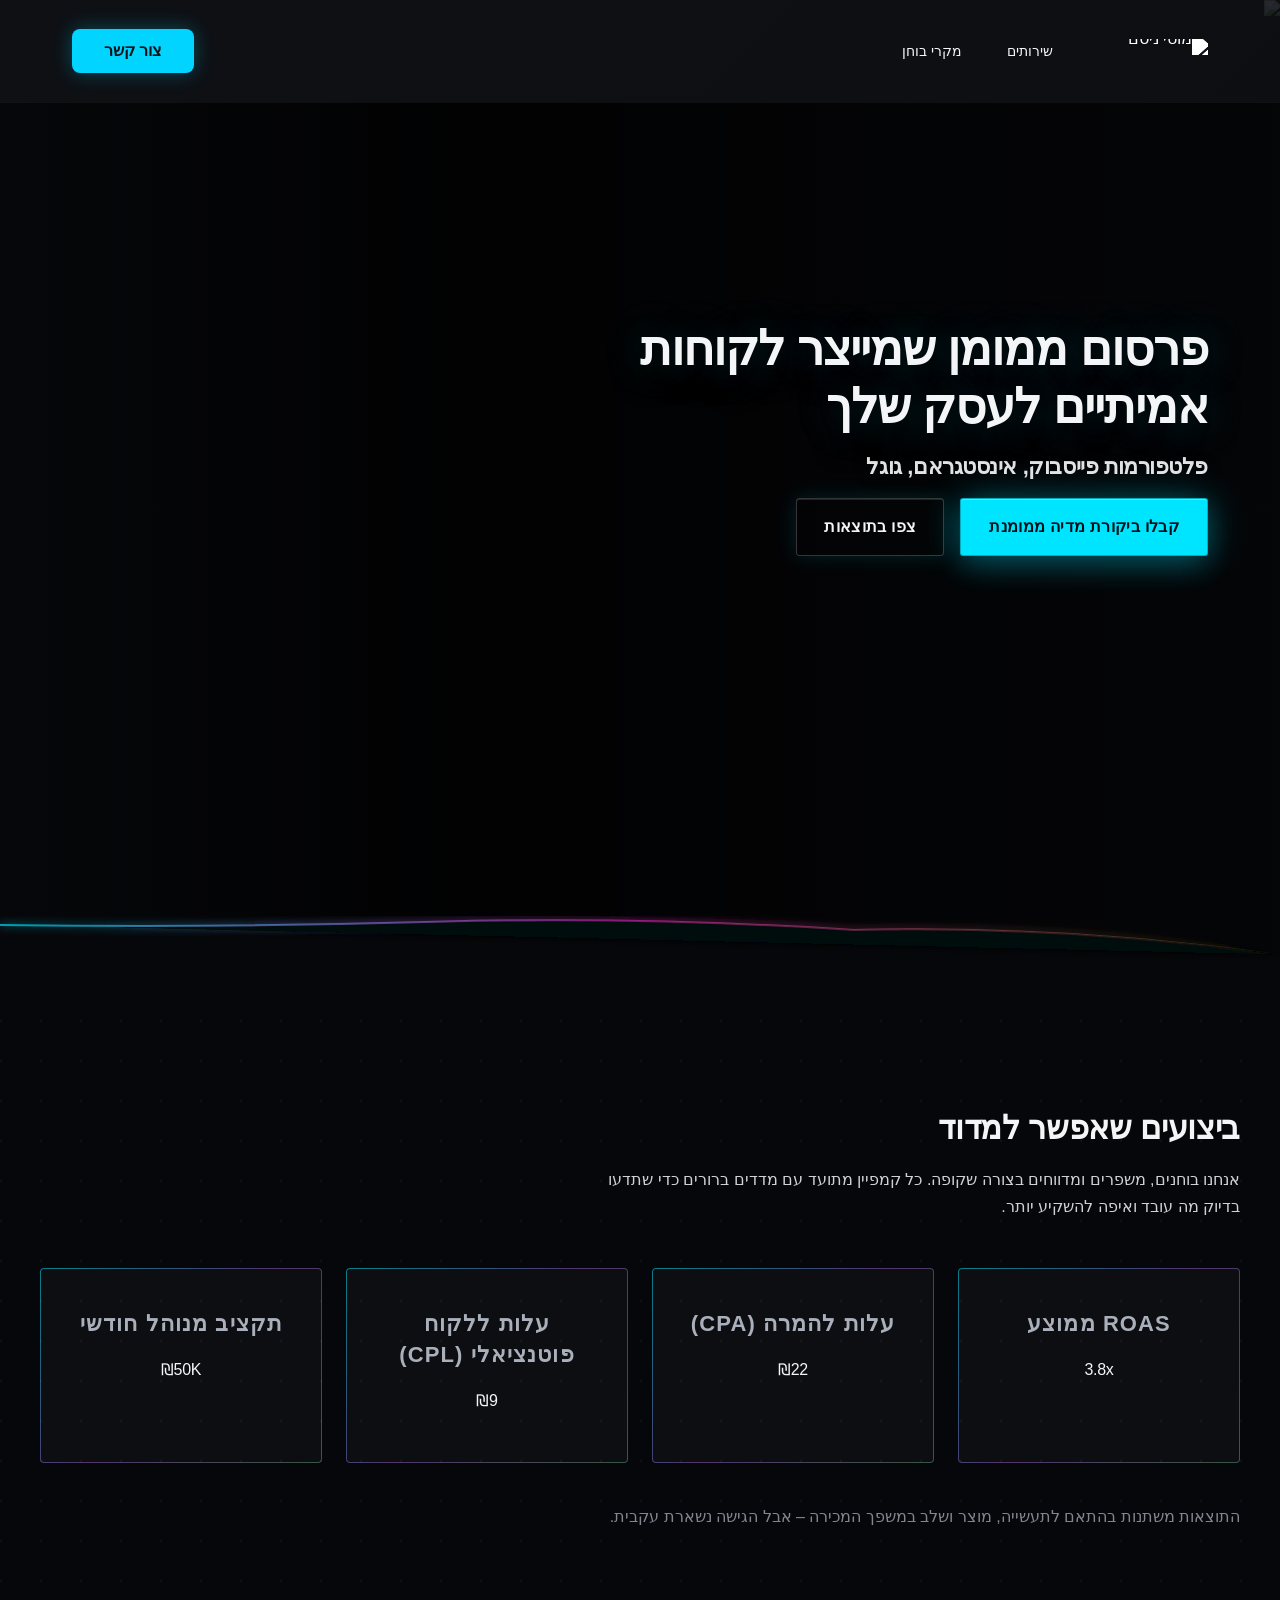
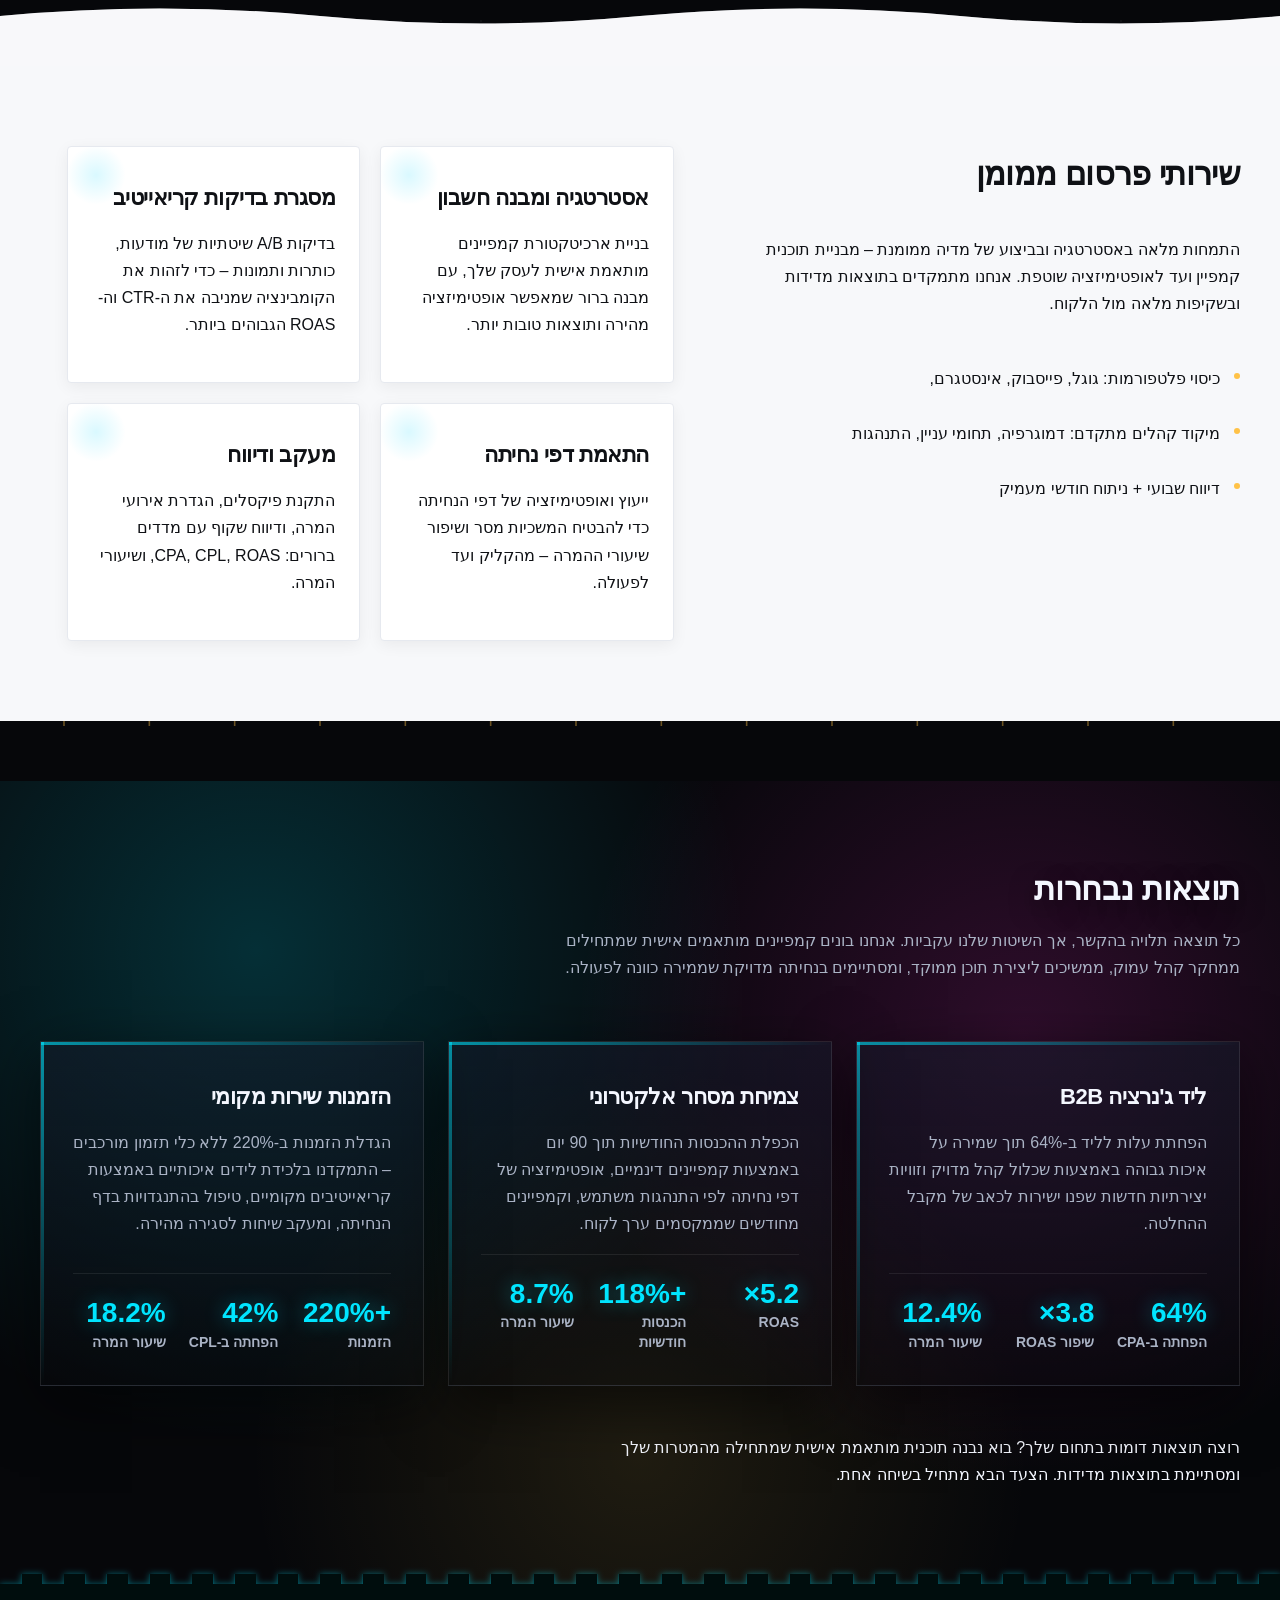
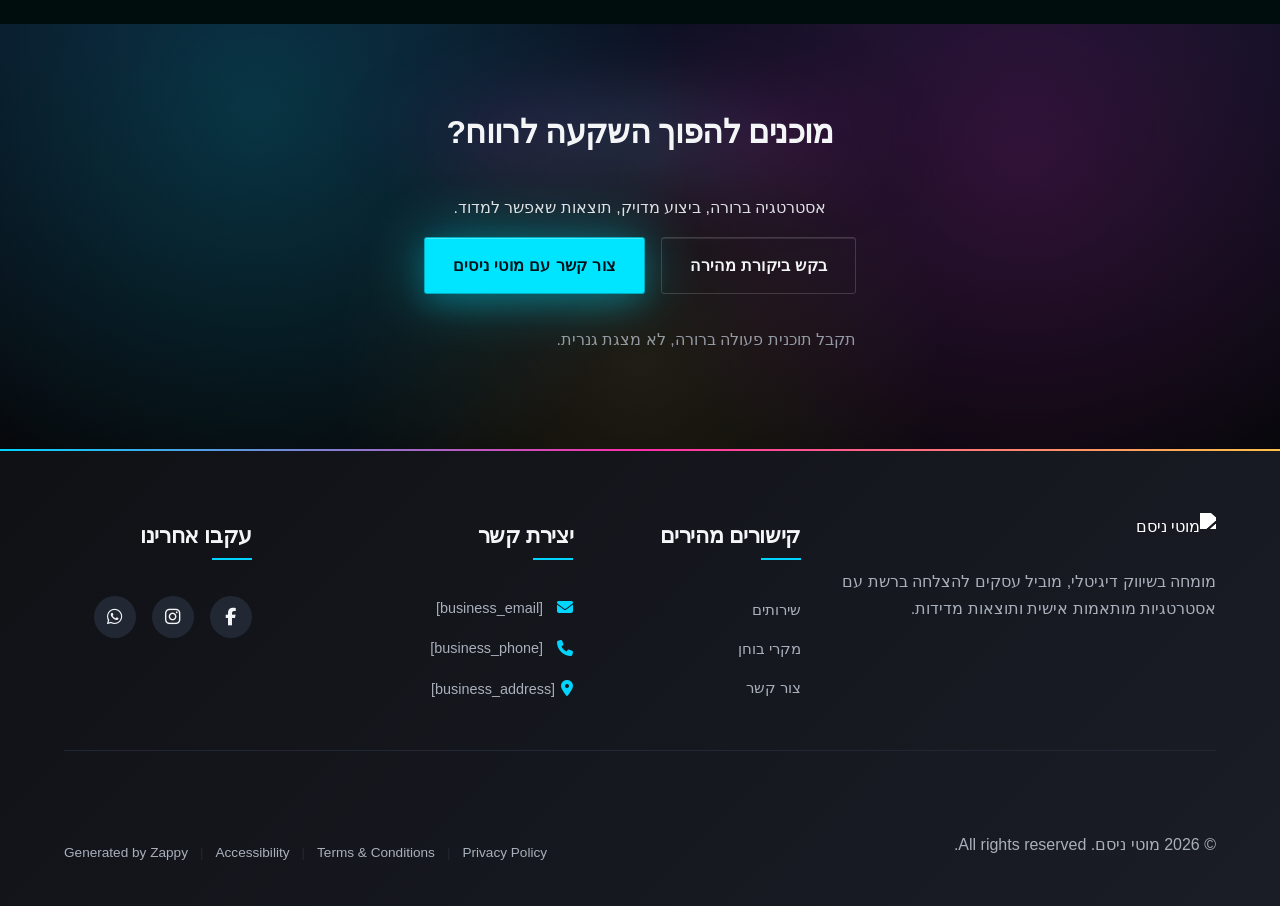
==== commit bae01db6: "Background sync: Progressive GitHub Sync" ====
--- a/public/index.html
+++ b/public/index.html
@@ -1 +1 @@
-<!doctype html><html dir="rtl" lang="he"><head><meta charset="UTF-8"><meta content="width=device-width,initial-scale=1" name="viewport"><meta content="index, follow" name="robots"><title>פרסום ממומן שמניב תוצאות לעסקים — מוטי ניסם</title><meta content="מוטי ניסם מתמחה בשירותי פרסום ממומן לעסקים קטנים ובינוניים. קמפיינים דיגיטליים אפקטיביים שמגיעים לקהל היעד שלך ומניבים החזר השקעה מדיד." name="description"><meta content="פרסום ממומן לעסקים קטנים ובינוניים, שירותי פרסום ממומן בישראל, עסקים, שיווק דיגיטלי לעסקים, קמפיינים ממומנים" name="keywords"><script>!function(){"use strict";var t="acfc182a-7763-4c0f-8eba-aeacb9b62d09",e="https://api.zappy5.com/api/analytics/track",a=18e5,n=2592e6,o=!0,i=!0,r=!0;var s=function(){var e="zappy_visitor_"+t,a=null;try{if(a=localStorage.getItem(e)){var o=JSON.parse(a),i=Date.now();if(i-o.created<n)return o.lastSeen=i,localStorage.setItem(e,JSON.stringify(o)),o.id}}catch(t){console.warn("Zappy Analytics: LocalStorage not available")}var r="zv_"+Date.now()+"_"+Math.random().toString(36).substr(2,9);try{localStorage.setItem(e,JSON.stringify({id:r,created:Date.now(),lastSeen:Date.now()}))}catch(t){}return r}(),c=function(){var e="zappy_session_"+t,n=null;try{if(n=sessionStorage.getItem(e)){var o=JSON.parse(n),i=Date.now();if(i-o.timestamp<a)return o.timestamp=i,sessionStorage.setItem(e,JSON.stringify(o)),o.id}}catch(t){console.warn("Zappy Analytics: SessionStorage not available")}var r="zs_"+Date.now()+"_"+Math.random().toString(36).substr(2,9);try{sessionStorage.setItem(e,JSON.stringify({id:r,timestamp:Date.now()}))}catch(t){}return r}();function l(a,n){n=n||{};var o={website_id:t,event_type:a,page_path:window.location.pathname,referrer:document.referrer||"direct",visitor_id:s,session_id:c,metadata:n};if(navigator.sendBeacon){var i=new Blob([JSON.stringify(o)],{type:"application/json"});navigator.sendBeacon(e,i)}else fetch(e,{method:"POST",headers:{"Content-Type":"application/json"},body:JSON.stringify(o),keepalive:!0}).catch(function(t){console.warn("Zappy Analytics: Failed to track event",t)})}o&&l("pageview",{title:document.title,url:window.location.href}),i&&document.addEventListener("click",function(t){var e=t.target;if("BUTTON"===e.tagName||e.closest("button")){var a="BUTTON"===e.tagName?e:e.closest("button");l("click",{element:"button",text:a.textContent.trim().substring(0,100),id:a.id||null,class:a.className||null})}else if("A"===e.tagName||e.closest("a")){var n="A"===e.tagName?e:e.closest("a");l("navigation",{element:"link",text:n.textContent.trim().substring(0,100),href:n.href,external:n.hostname!==window.location.hostname})}},!0),r&&document.addEventListener("submit",function(t){var e=t.target;l("form_submit",{form_id:e.id||null,form_name:e.name||null,form_action:e.action||null,form_method:e.method||"GET"})},!0);var d=Date.now();window.addEventListener("beforeunload",function(){l("page_unload",{time_on_page:Math.floor((Date.now()-d)/1e3),page_path:window.location.pathname})}),window.zappyAnalytics={track:l,getVisitorId:function(){return s},getSessionId:function(){return c}}}()</script><meta content="פרסום ממומן שמניב תוצאות לעסקים — מוטי ניסם" property="og:title"><meta content="מוטי ניסם מתמחה בשירותי פרסום ממומן לעסקים קטנים ובינוניים. קמפיינים דיגיטליים אפקטיביים שמגיעים לקהל היעד שלך ומניבים החזר השקעה מדיד." property="og:description"><meta content="website" property="og:type"><meta content="he_IL" property="og:locale"><meta content="summary_large_image" name="twitter:card"><meta content="פרסום ממומן שמניב תוצאות לעסקים — מוטי ניסם" name="twitter:title"><meta content="מוטי ניסם מתמחה בשירותי פרסום ממומן לעסקים קטנים ובינוניים. קמפיינים דיגיטליים אפקטיביים שמגיעים לקהל היעד שלך ומניבים החזר השקעה מדיד." name="twitter:description"><link href="https://cdnjs.cloudflare.com/ajax/libs/font-awesome/6.4.0/css/all.min.css" rel="stylesheet"><link href="/assets/favicon.ico" rel="icon" type="image/x-icon"><link href="/assets/favicon-16x16.png" rel="icon" type="image/png" sizes="16x16"><link href="/assets/favicon-32x32.png" rel="icon" type="image/png" sizes="32x32"><link href="/assets/favicon-48x48.png" rel="icon" type="image/png" sizes="48x48"><link href="/assets/favicon-192x192.png" rel="icon" type="image/png" sizes="192x192"><link href="/assets/favicon-512x512.png" rel="icon" type="image/png" sizes="512x512"><link href="/assets/apple-touch-icon.png" rel="apple-touch-icon"><link href="https://cdn.jsdelivr.net/npm/vanilla-cookieconsent@3/dist/cookieconsent.css" rel="stylesheet"><script src="https://cdn.jsdelivr.net/npm/vanilla-cookieconsent@3/dist/cookieconsent.umd.js"></script><script src="https://cdn.jsdelivr.net/gh/mickidum/acc_toolbar/acctoolbar/acctoolbar.min.js"></script><link href="/styles.css" rel="stylesheet"><style id="zappy-dropdown-submenu-styles">#navMenu li:has(.sub-menu),.nav-menu li:has(.sub-menu),.navbar li:has(.sub-menu),nav li:has(.sub-menu){position:relative}#navMenu .sub-menu,.nav-menu .sub-menu,.navbar .sub-menu,nav .sub-menu{display:block!important;position:absolute!important;top:100%;left:0;min-width:220px;background:#fff;border-radius:8px;box-shadow:0 8px 25px rgba(0,0,0,.15);padding:8px 0;opacity:0;visibility:hidden;transform:translateY(10px);transition:all .3s ease;z-index:1000;list-style:none;pointer-events:none}#navMenu li:hover>.sub-menu,.nav-menu li:hover>.sub-menu,.navbar li:hover>.sub-menu,nav li:hover>.sub-menu{opacity:1!important;visibility:visible!important;transform:translateY(0)!important;pointer-events:auto!important}.sub-menu li{list-style:none;margin:0;padding:0}.sub-menu a{display:block!important;padding:10px 16px!important;color:#333!important;font-weight:500;text-decoration:none;white-space:nowrap;transition:background-color .2s}.sub-menu a:hover{background-color:#f5f5f5}[dir=rtl] .nav-menu .sub-menu,[dir=rtl] .navbar .sub-menu,[dir=rtl] nav .sub-menu,html[lang=ar] .nav-menu .sub-menu,html[lang=ar] .navbar .sub-menu,html[lang=ar] nav .sub-menu,html[lang=he] .nav-menu .sub-menu,html[lang=he] .navbar .sub-menu,html[lang=he] nav .sub-menu{left:auto!important;right:0!important}.sub-menu:empty,.sub-menu:not(:has(li)),.sub-menu:not(:has(li:not(.zappy-hidden-menu-item))){display:none!important;opacity:0!important;visibility:hidden!important;pointer-events:none!important}li:has(.menu-group-title):hover>.sub-menu{opacity:1!important;visibility:visible!important;transform:translateY(0)!important;pointer-events:auto!important}#navMenu>li>.menu-group-title,.nav-menu>li>.menu-group-title{display:inline-block;padding:.5rem 1rem;cursor:default;user-select:none}@media (max-width:768px){#navMenu .sub-menu,.nav-menu .sub-menu,.navbar .sub-menu,nav .sub-menu{position:static!important;transform:none!important;box-shadow:none!important;background:0 0!important;max-height:0;overflow:hidden;opacity:0;visibility:hidden;transition:max-height .3s ease,opacity .3s ease;padding:0!important;border-radius:0!important}.sub-menu.mobile-expanded{max-height:500px!important;opacity:1!important;visibility:visible!important;padding:8px 0 8px 16px!important}[dir=rtl] .sub-menu.mobile-expanded,html[lang=he] .sub-menu.mobile-expanded{padding:8px 16px 8px 0!important}#navMenu li:hover>.sub-menu,.nav-menu li:hover>.sub-menu,.navbar li:hover>.sub-menu,nav li:hover>.sub-menu{opacity:0;visibility:hidden;pointer-events:none}#navMenu li>.sub-menu.mobile-expanded,.nav-menu li>.sub-menu.mobile-expanded,.navbar li>.sub-menu.mobile-expanded,nav li>.sub-menu.mobile-expanded{opacity:1!important;visibility:visible!important;pointer-events:auto!important}#navMenu li:has(.sub-menu),.nav-menu li:has(.sub-menu),.navbar li:has(.sub-menu),nav li:has(.sub-menu){display:flex!important;flex-wrap:wrap!important;align-items:center!important;position:relative!important;min-height:44px!important}#navMenu li:has(.sub-menu)>a,.nav-menu li:has(.sub-menu)>a,.navbar li:has(.sub-menu)>a,nav li:has(.sub-menu)>a{flex:1!important;min-width:0!important}#navMenu li:has(.sub-menu)>.menu-group-title,.nav-menu li:has(.sub-menu)>.menu-group-title,.navbar li:has(.sub-menu)>.menu-group-title,nav li:has(.sub-menu)>.menu-group-title{flex:1!important;min-width:0!important;padding:0!important;line-height:inherit!important}#navMenu li:has(.sub-menu)>.sub-menu,.nav-menu li:has(.sub-menu)>.sub-menu,.navbar li:has(.sub-menu)>.sub-menu,nav li:has(.sub-menu)>.sub-menu{flex-basis:100%!important;width:100%!important}#navMenu li:has(.sub-menu)>a [class*=arrow],#navMenu li:has(.sub-menu)>a [class*=chevron],.nav-menu li:has(.sub-menu)>a .fa-angle-down,.nav-menu li:has(.sub-menu)>a .fa-chevron-down,.nav-menu li:has(.sub-menu)>a [class*=arrow],.nav-menu li:has(.sub-menu)>a [class*=chevron],nav li:has(.sub-menu)>a [class*=arrow],nav li:has(.sub-menu)>a [class*=chevron]{display:none!important;visibility:hidden!important}.mobile-submenu-toggle{display:flex!important;align-items:center!important;justify-content:center!important;width:44px!important;height:auto!important;background:0 0!important;border:none!important;cursor:pointer!important;color:var(--text-dark)!important;position:static!important;flex-shrink:0!important;align-self:stretch!important;z-index:2!important;padding:0!important;margin:0!important}.mobile-submenu-toggle::after{content:''!important;width:0!important;height:0!important;border-left:6px solid transparent!important;border-right:6px solid transparent!important;border-top:7px solid currentColor!important;transition:transform .3s ease!important}.mobile-submenu-toggle.expanded::after{transform:rotate(180deg)!important}.sub-menu a{padding:10px 0!important;display:block!important;color:var(--text-dark)!important}.navbar .sub-menu li a,.zappy-products-dropdown .sub-menu a,nav.navbar .sub-menu li a{color:var(--text-dark)!important}}@media (min-width:769px){.mobile-submenu-toggle{display:none!important}}</style><style id="zappy-widget-visibility">#mic-access-tool-box,#mic-access-tool-general-button,#mic-init-access-tool #mic-access-tool-box,#mic-init-access-tool #mic-access-tool-general-button,#mic-init-access-tool .mic-access-tool-general-button,._access-icon,._access-menu,.mic-access-tool-box,.mic-access-tool-general-button,div[id*=mic-access-tool-box]{display:none!important;visibility:hidden!important;opacity:0!important;pointer-events:none!important}</style></head><body><nav class="navbar" dir="rtl"><button aria-label="Menu" class="mobile-toggle" id="mobileToggle"><svg viewBox="0 0 24 24" fill="none" height="24" width="24" class="hamburger-icon"><path d="M3 12h18M3 6h18M3 18h18" stroke="currentColor" stroke-width="2" stroke-linecap="round"></path></svg><svg viewBox="0 0 24 24" fill="none" height="24" width="24" class="close-icon" style="display:none"><path d="M18 6L6 18M6 6l12 12" stroke="currentColor" stroke-width="2" stroke-linecap="round"></path></svg></button><button aria-label="Call" class="phone-header-btn"><svg viewBox="0 0 24 24" fill="currentColor" height="20" width="20"><path d="M22 16.92v3a2 2 0 0 1-2.18 2 19.79 19.79 0 0 1-8.63-3.07 19.5 19.5 0 0 1-6-6 19.79 19.79 0 0 1-3.07-8.67A2 2 0 0 1 4.11 2h3a2 2 0 0 1 2 1.72 12.84 12.84 0 0 0 .7 2.81 2 2 0 0 1-.45 2.11L8.09 9.91a16 16 0 0 0 6 6l1.27-1.27a2 2 0 0 1 2.11-.45 12.84 12.84 0 0 0 2.81.7A2 2 0 0 1 22 16.92z"></path></svg></button><div class="nav-container"><div class="nav-brand"><a href="/" class="logo-link"><img alt="מוטי ניסם" class="logo" src="/assets/business-logo.webp"></a></div><ul class="nav-menu" id="navMenu"><li><a href="/services">שירותים</a></li><li><a href="/case-studies">מקרי בוחן</a></li></ul><div class="nav-cta-container"><a href="/contact" class="nav-cta-btn">צור קשר</a></div></div></nav><main><section class="index-hero-section" data-layout-spec="בית-hero" data-hero-type="fullscreen-scrim"><img alt="לוח בקרה פרסום דיגיטלי" class="index-hero-bg" src="/assets/site-index-hero-bg.webp" data-context="Cinematic macro shot of digital advertising dashboards with blurred chart lines and performance metrics, dark moody lighting with subtle neon cyan and magenta accents, film grain texture, professional analytics interface in soft focus, dramatic depth of field, high-tech marketing workspace atmosphere" data-hero-bg="true" data-placeholder="index-hero-bg" data-preserve-bg="0" height="1080" width="1920"><div class="index-hero-scrim" aria-hidden="true"></div><div class="index-hero-content"><div class="index-hero-container"><h1 class="index-hero-headline">הפכו לידים לרכישות עם פרסום ממומן מדויק</h1><h3 class="index-hero-subtitle">מומחיות פלטפורמות × בדיקות ממוקדות × דיווח שקוף</h3><div class="index-hero-cta-row"><a href="/contact" class="index-hero-btn-primary">קבלו ביקורת מדיה ממומנת</a><a href="/case-studies" class="index-hero-btn-secondary">צפו בתוצאות</a></div><p class="index-hero-proof">12+ שנות ניסיון • ₪50M+ תקציב מנוהל • 15+ תעשיות</p></div></div><div class="index-hero-divider-wrapper"><svg viewBox="0 0 1200 120" aria-hidden="true" data-no-icon-edit="true" preserveAspectRatio="none" xmlns="http://www.w3.org/2000/svg"><defs><linearGradient id="index-hero-divider-gradient" x1="0%" x2="100%" y1="0%" y2="0%"><stop offset="0%" style="stop-color:#00E5FF;stop-opacity:0.65"></stop><stop offset="50%" style="stop-color:#FF2BD6;stop-opacity:0.45"></stop><stop offset="100%" style="stop-color:rgba(255,210,74,0)"></stop></linearGradient><filter id="index-hero-divider-glow"><feGaussianBlur result="coloredBlur" stdDeviation="4"></feGaussianBlur><feMerge><feMergeNode in="coloredBlur"></feMergeNode><feMergeNode in="SourceGraphic"></feMergeNode></feMerge></filter></defs><path d="M0,120 L0,25 Q200,28 400,22 T800,30 Q1000,25 1200,55 L1200,120 Z" fill="#06070A"></path><path d="M0,25 Q200,28 400,22 T800,30 Q1000,25 1200,55" fill="#06070A" filter="url(#index-hero-divider-glow)" stroke="url(#index-hero-divider-gradient)" stroke-width="2"></path></svg></div></section><section class="index-stats-section" data-layout-spec="בית-stats"><div class="index-stats-section__container"><div class="index-stats-section__intro"><h2 class="index-stats-section__title">ביצועים שאפשר למדוד</h2><p class="index-stats-section__intro-text">אנחנו בוחנים, משפרים ומדווחים בצורה שקופה. כל קמפיין מתועד עם מדדים ברורים כדי שתדעו בדיוק מה עובד ואיפה להשקיע יותר.</p></div><div class="index-stats-section__metrics-grid"><div class="index-stats-section__metric-card"><h3 class="index-stats-section__metric-label">ROAS ממוצע</h3><p class="index-stats-section__metric-value">3.8x</p></div><div class="index-stats-section__metric-card"><h3 class="index-stats-section__metric-label">עלות להמרה (CPA)</h3><p class="index-stats-section__metric-value">₪22</p></div><div class="index-stats-section__metric-card"><h3 class="index-stats-section__metric-label">עלות ללקוח פוטנציאלי (CPL)</h3><p class="index-stats-section__metric-value">₪9</p></div><div class="index-stats-section__metric-card"><h3 class="index-stats-section__metric-label">תקציב מנוהל חודשי</h3><p class="index-stats-section__metric-value">₪50K</p></div></div><p class="index-stats-section__disclaimer">התוצאות משתנות בהתאם לתעשייה, מוצר ושלב במשפך המכירה – אבל הגישה נשארת עקבית.</p></div><div class="index-stats-section__divider-wrapper"><svg viewBox="0 0 1200 100" aria-hidden="true" data-no-icon-edit="true" preserveAspectRatio="none" xmlns="http://www.w3.org/2000/svg"><defs><linearGradient id="stats-wave-glow" x1="0%" x2="100%" y1="0%" y2="0%"><stop offset="0%" style="stop-color:#00E5FF;stop-opacity:0.25"></stop><stop offset="50%" style="stop-color:#FF2BD6;stop-opacity:0.20"></stop><stop offset="100%" style="stop-color:#00E5FF;stop-opacity:0.25"></stop></linearGradient></defs><path d="M0,100 L0,50 Q150,35 300,50 T600,50 Q750,35 900,50 T1200,50 L1200,100 Z" fill="var(--bg-light)"></path><path d="M0,100 L0,50 Q150,35 300,50 T600,50 Q750,35 900,50 T1200,50 L1200,100 Z" fill="var(--bg-light)" opacity="0.4"></path></svg></div></section><section class="index-services-section" data-layout-spec="בית-services"><div class="zappy-preserve-css-grid index-services-container" data-original-gap="60px" data-original-item-width="506" style="display:grid;grid-template-columns:506.052px 607.281px" data-zappy-auto-grid="true" data-zappy-grid-align="start" id="zappy-auto-grid-1772563249092-cvp3qd"><div class="index-services-content"><h2 class="zappy-editable index-services-title">שירותי פרסום ממומן</h2><p class="zappy-editable index-services-intro">התמחות מלאה באסטרטגיה ובביצוע של מדיה ממומנת – מבניית תוכנית קמפיין ועד לאופטימיזציה שוטפת. אנחנו מתמקדים בתוצאות מדידות ובשקיפות מלאה מול הלקוח.</p><div class="index-services-includes"><p class="zappy-editable index-services-include-item">כיסוי פלטפורמות: גוגל, פייסבוק, אינסטגרם,&nbsp;<br></p><p class="zappy-editable index-services-include-item">מיקוד קהלים מתקדם: דמוגרפיה, תחומי עניין, התנהגות</p><p class="zappy-editable index-services-include-item">דיווח שבועי + ניתוח חודשי מעמיק</p></div></div><div class="zappy-preserve-css-grid index-services-cards zappy-grid-item-nested-grid zappy-inline-grid-active zappy-item-component" data-original-gap="20px" data-original-item-width="294" style="grid-template-columns:293.635px 293.635px"><div class="index-services-card zappy-grid-item"><h3 class="zappy-editable index-services-card-title">אסטרטגיה ומבנה חשבון</h3><p class="zappy-editable index-services-card-text">בניית ארכיטקטורת קמפיינים מותאמת אישית לעסק שלך, עם מבנה ברור שמאפשר אופטימיזציה מהירה ותוצאות טובות יותר.</p></div><div class="index-services-card zappy-grid-item"><h3 class="zappy-editable index-services-card-title">מסגרת בדיקות קריאייטיב</h3><p class="zappy-editable index-services-card-text">בדיקות A/B שיטתיות של מודעות, כותרות ותמונות – כדי לזהות את הקומבינציה שמניבה את ה-CTR וה-ROAS הגבוהים ביותר.</p></div><div class="index-services-card zappy-grid-item"><h3 class="zappy-editable index-services-card-title">התאמת דפי נחיתה</h3><p class="zappy-editable index-services-card-text">ייעוץ ואופטימיזציה של דפי הנחיתה כדי להבטיח המשכיות מסר ושיפור שיעורי ההמרה – מהקליק ועד לפעולה.</p></div><div class="index-services-card zappy-grid-item"><h3 class="zappy-editable index-services-card-title">מעקב ודיווח</h3><p class="zappy-editable index-services-card-text">התקנת פיקסלים, הגדרת אירועי המרה, ודיווח שקוף עם מדדים ברורים: CPA, CPL, ROAS, ושיעורי המרה.</p></div></div></div><div class="index-services-divider-wrapper"><svg viewBox="0 0 1200 120" aria-hidden="true" data-no-icon-edit="true" preserveAspectRatio="none" xmlns="http://www.w3.org/2000/svg"><defs><linearGradient id="index-services-gradient" x1="0%" x2="0%" y1="0%" y2="100%"><stop offset="0%" style="stop-color:#F7F8FA;stop-opacity:1"></stop><stop offset="100%" style="stop-color:#0F1115;stop-opacity:1"></stop></linearGradient></defs><path d="M0,120 L0,60 L1200,60 L1200,120 Z" fill="#06070A"></path><g opacity="0.4"><line stroke="#FFC247" stroke-width="1.5" x1="60" x2="60" y1="60" y2="65"></line><line stroke="#FFC247" stroke-width="1.5" x1="140" x2="140" y1="60" y2="65"></line><line stroke="#FFC247" stroke-width="1.5" x1="220" x2="220" y1="60" y2="65"></line><line stroke="#FFC247" stroke-width="1.5" x1="300" x2="300" y1="60" y2="65"></line><line stroke="#FFC247" stroke-width="1.5" x1="380" x2="380" y1="60" y2="65"></line><line stroke="#FFC247" stroke-width="1.5" x1="460" x2="460" y1="60" y2="65"></line><line stroke="#FFC247" stroke-width="1.5" x1="540" x2="540" y1="60" y2="65"></line><line stroke="#FFC247" stroke-width="1.5" x1="620" x2="620" y1="60" y2="65"></line><line stroke="#FFC247" stroke-width="1.5" x1="700" x2="700" y1="60" y2="65"></line><line stroke="#FFC247" stroke-width="1.5" x1="780" x2="780" y1="60" y2="65"></line><line stroke="#FFC247" stroke-width="1.5" x1="860" x2="860" y1="60" y2="65"></line><line stroke="#FFC247" stroke-width="1.5" x1="940" x2="940" y1="60" y2="65"></line><line stroke="#FFC247" stroke-width="1.5" x1="1020" x2="1020" y1="60" y2="65"></line><line stroke="#FFC247" stroke-width="1.5" x1="1100" x2="1100" y1="60" y2="65"></line></g></svg></div></section><section class="index-case-studies-section" data-layout-spec="בית-case-studies"><div class="index-case-studies-container"><div class="index-case-studies-header"><h2>תוצאות נבחרות</h2><p>כל תוצאה תלויה בהקשר, אך השיטות שלנו עקביות. אנחנו בונים קמפיינים מותאמים אישית שמתחילים ממחקר קהל עמוק, ממשיכים ליצירת תוכן ממוקד, ומסתיימים בנחיתה מדויקת שממירה כוונה לפעולה.</p></div><div class="index-case-studies-grid"><article class="index-case-study-card"><h3>ליד ג'נרציה B2B</h3><p>הפחתת עלות לליד ב-64% תוך שמירה על איכות גבוהה באמצעות שכלול קהל מדויק וזוויות יצירתיות חדשות שפנו ישירות לכאב של מקבל ההחלטה.</p><div class="index-case-study-metrics"><div class="index-case-study-metric"><span class="index-case-study-metric-value">64%</span><span class="index-case-study-metric-label">הפחתה ב-CPA</span></div><div class="index-case-study-metric"><span class="index-case-study-metric-value">3.8×</span><span class="index-case-study-metric-label">שיפור ROAS</span></div><div class="index-case-study-metric"><span class="index-case-study-metric-value">12.4%</span><span class="index-case-study-metric-label">שיעור המרה</span></div></div></article><article class="index-case-study-card"><h3>צמיחת מסחר אלקטרוני</h3><p>הכפלת ההכנסות החודשיות תוך 90 יום באמצעות קמפיינים דינמיים, אופטימיזציה של דפי נחיתה לפי התנהגות משתמש, וקמפיינים מחודשים שממקסמים ערך לקוח.</p><div class="index-case-study-metrics"><div class="index-case-study-metric"><span class="index-case-study-metric-value">5.2×</span><span class="index-case-study-metric-label">ROAS</span></div><div class="index-case-study-metric"><span class="index-case-study-metric-value">+118%</span><span class="index-case-study-metric-label">הכנסות חודשיות</span></div><div class="index-case-study-metric"><span class="index-case-study-metric-value">8.7%</span><span class="index-case-study-metric-label">שיעור המרה</span></div></div></article><article class="index-case-study-card"><h3>הזמנות שירות מקומי</h3><p>הגדלת הזמנות ב-220% ללא כלי תזמון מורכבים – התמקדנו בלכידת לידים איכותיים באמצעות קריאייטיבים מקומיים, טיפול בהתנגדויות בדף הנחיתה, ומעקב שיחות לסגירה מהירה.</p><div class="index-case-study-metrics"><div class="index-case-study-metric"><span class="index-case-study-metric-value">+220%</span><span class="index-case-study-metric-label">הזמנות</span></div><div class="index-case-study-metric"><span class="index-case-study-metric-value">42%</span><span class="index-case-study-metric-label">הפחתה ב-CPL</span></div><div class="index-case-study-metric"><span class="index-case-study-metric-value">18.2%</span><span class="index-case-study-metric-label">שיעור המרה</span></div></div></article></div><div class="index-case-studies-footer"><p>רוצה תוצאות דומות בתחום שלך? בוא נבנה תוכנית מותאמת אישית שמתחילה מהמטרות שלך ומסתיימת בתוצאות מדידות. הצעד הבא מתחיל בשיחה אחת.</p></div></div><div class="index-case-studies-divider-wrapper"><svg viewBox="0 0 1200 60" aria-hidden="true" data-no-icon-edit="true" preserveAspectRatio="none" xmlns="http://www.w3.org/2000/svg"><defs><filter id="cyan-glow-case-studies" height="200%" width="200%" x="-50%" y="-50%"><feGaussianBlur result="blur" stdDeviation="3" in="SourceGraphic"></feGaussianBlur><feFlood flood-color="#00E5FF" flood-opacity="0.4"></feFlood><feComposite in2="blur" operator="in" result="glow"></feComposite><feMerge><feMergeNode in="glow"></feMergeNode><feMergeNode in="SourceGraphic"></feMergeNode></feMerge></filter></defs><path d="M0,60 L0,20 L20,20 L20,10 L40,10 L40,20 L60,20 L60,10 L80,10 L80,20 L100,20 L100,10 L120,10 L120,20 L140,20 L140,10 L160,10 L160,20 L180,20 L180,10 L200,10 L200,20 L220,20 L220,10 L240,10 L240,20 L260,20 L260,10 L280,10 L280,20 L300,20 L300,10 L320,10 L320,20 L340,20 L340,10 L360,10 L360,20 L380,20 L380,10 L400,10 L400,20 L420,20 L420,10 L440,10 L440,20 L460,20 L460,10 L480,10 L480,20 L500,20 L500,10 L520,10 L520,20 L540,20 L540,10 L560,10 L560,20 L580,20 L580,10 L600,10 L600,20 L620,20 L620,10 L640,10 L640,20 L660,20 L660,10 L680,10 L680,20 L700,20 L700,10 L720,10 L720,20 L740,20 L740,10 L760,10 L760,20 L780,20 L780,10 L800,10 L800,20 L820,20 L820,10 L840,10 L840,20 L860,20 L860,10 L880,10 L880,20 L900,20 L900,10 L920,10 L920,20 L940,20 L940,10 L960,10 L960,20 L980,20 L980,10 L1000,10 L1000,20 L1020,20 L1020,10 L1040,10 L1040,20 L1060,20 L1060,10 L1080,10 L1080,20 L1100,20 L1100,10 L1120,10 L1120,20 L1140,20 L1140,10 L1160,10 L1160,20 L1180,20 L1180,10 L1200,10 L1200,60 Z" fill="#06070A" filter="url(#cyan-glow-case-studies)"></path></svg></div></section><section class="index-cta-section" data-layout-spec="בית-cta" id="zappy-section-4"><div class="index-cta-container"><div class="index-cta-glow-wrapper"><h2 class="index-cta-title">מוכנים להפוך השקעה לרווח?</h2></div><p class="index-cta-subtitle">אסטרטגיה ברורה, ביצוע מדויק, תוצאות שאפשר למדוד.</p><div class="index-cta-buttons"><a href="/contact" class="index-cta-btn index-cta-btn-primary" data-element-id="btn-1772563512699-oacfhc2he" data-element-type="button" data-native-element="true" style="outline:0">צור קשר עם מוטי ניסים</a><a href="/contact" class="index-cta-btn index-cta-btn-secondary" data-element-id="btn-1772563512699-nlmyzgwgk" data-element-type="button" data-native-element="true">בקש ביקורת מהירה</a></div><p class="index-cta-reassurance">תקבל תוכנית פעולה ברורה, לא מצגת גנרית.</p></div></section></main><footer class="site-footer"><div class="footer-container"><div class="footer-top"><div class="footer-column footer-about"><img alt="מוטי ניסם" class="logo" src="/assets/business-logo.webp"><p class="footer-description">מומחה בשיווק דיגיטלי, מוביל עסקים להצלחה ברשת עם אסטרטגיות מותאמות אישית ותוצאות מדידות.</p></div><div class="footer-column footer-links"><h3 class="footer-heading">קישורים מהירים</h3><ul class="footer-nav"><li><a href="/services">שירותים</a></li><li><a href="/case-studies">מקרי בוחן</a></li><li><a href="/contact">צור קשר</a></li></ul></div><div class="footer-column footer-contact"><h3 class="footer-heading">יצירת קשר</h3><ul class="contact-list"><li><i class="fas fa-envelope"></i><a href="mailto:[business_email]">[business_email]</a></li><li><i class="fas fa-phone"></i><a href="tel:[business_phone]">[business_phone]</a></li><li><a href="/"><i class="fas fa-map-marker-alt"></i><span>[business_address]</span></a></li></ul></div><div class="footer-column footer-social"><h3 class="footer-heading">עקבו אחרינו</h3><div class="social-links"><a href="[facebook_handle]" aria-label="Facebook" rel="noopener noreferrer" target="_blank"><i class="fab fa-facebook-f"></i></a><a href="[instagram_handle]" aria-label="Instagram" rel="noopener noreferrer" target="_blank"><i class="fab fa-instagram"></i></a><a href="[whatsapp_handle]" aria-label="WhatsApp" rel="noopener noreferrer" target="_blank"><i class="fab fa-whatsapp"></i></a></div></div></div><div class="footer-bottom"><div class="footer-bottom-content"><p class="copyright">© 2026 מוטי ניסם. All rights reserved.</p><div class="footer-bottom-links"><a href="/privacy">Privacy Policy</a><span class="separator">|</span><a href="/terms">Terms &amp; Conditions</a><span class="separator">|</span><a href="/accessibility">Accessibility</a><span class="separator">|</span><a href="https://zappy5.com" class="zappy-attribution" target="_blank">Generated by Zappy</a></div></div></div></div></footer><a href="https://wa.me/[whatsapp_handle]" class="whatsapp-float" aria-label="WhatsApp"><i class="fab fa-whatsapp"></i></a><div data-integration="accessibility:toolbar"></div><script src="/script.js"></script><script id="zappy-mobile-submenu-script">!function(){function e(){if(window.innerWidth>768)return document.querySelectorAll(".mobile-submenu-toggle").forEach(function(e){e.remove()}),void document.querySelectorAll(".sub-menu.mobile-expanded").forEach(function(e){e.classList.remove("mobile-expanded")});document.querySelectorAll(".nav-menu li:has(.sub-menu), nav li:has(.sub-menu), .navbar li:has(.sub-menu), #navMenu li:has(.sub-menu)").forEach(function(e){if(!e.querySelector(".mobile-submenu-toggle")){var t=e.querySelector(".sub-menu"),n=e.querySelector(":scope > a");if(t&&n){var o=document.createElement("button");o.className="mobile-submenu-toggle",o.setAttribute("aria-label","Toggle submenu"),o.setAttribute("type","button"),n.insertAdjacentElement("afterend",o),o.addEventListener("click",function(e){e.preventDefault(),e.stopPropagation(),document.querySelectorAll(".sub-menu.mobile-expanded").forEach(function(e){if(e!==t){e.classList.remove("mobile-expanded");var n=e.parentElement.querySelector(".mobile-submenu-toggle");n&&n.classList.remove("expanded")}}),t.classList.toggle("mobile-expanded"),o.classList.toggle("expanded")})}}})}var t;"loading"===document.readyState?document.addEventListener("DOMContentLoaded",e):e(),window.addEventListener("resize",function(){clearTimeout(t),t=setTimeout(e,250)});var n=new MutationObserver(function(t){t.forEach(function(t){if("attributes"===t.type){var n=t.target;n.classList&&(n.classList.contains("active")||n.classList.contains("open"))&&setTimeout(e,100)}})});setTimeout(function(){document.querySelectorAll(".mobile-menu, .nav-menu, #navMenu, nav").forEach(function(e){n.observe(e,{attributes:!0,attributeFilter:["class","style"]})})},500)}()</script><script id="zappy-navbar-scroll-effect">!function(){var e=document.querySelector("nav.navbar,.navbar:not(.zappy-catalog-menu)"),t=document.querySelector(".zappy-catalog-menu");if(e){var r="rgba(15,17,21,0.85)";e.style.transition="background 0.3s ease,backdrop-filter 0.3s ease,-webkit-backdrop-filter 0.3s ease,box-shadow 0.3s ease",t&&(t.style.transition="background 0.3s ease,backdrop-filter 0.3s ease,-webkit-backdrop-filter 0.3s ease"),window.addEventListener("scroll",a,{passive:!0}),a()}function a(){(window.scrollY||window.pageYOffset)>60?(e.style.background=r,e.style.backdropFilter="blur(12px)",e.style.webkitBackdropFilter="blur(12px)",e.style.boxShadow="0 2px 16px rgba(0,0,0,0.12)",t&&(t.style.background=r,t.style.backdropFilter="blur(12px)",t.style.webkitBackdropFilter="blur(12px)")):(e.style.background="transparent",e.style.backdropFilter="none",e.style.webkitBackdropFilter="none",e.style.boxShadow="none",t&&(t.style.background="transparent",t.style.backdropFilter="none",t.style.webkitBackdropFilter="none"))}}()</script></body></html>+<!doctype html><html dir="rtl" lang="he"><head><meta charset="UTF-8"><meta content="width=device-width,initial-scale=1" name="viewport"><meta content="index, follow" name="robots"><title>פרסום ממומן שמניב תוצאות לעסקים — מוטי ניסם</title><meta content="מוטי ניסם מתמחה בשירותי פרסום ממומן לעסקים קטנים ובינוניים. קמפיינים דיגיטליים אפקטיביים שמגיעים לקהל היעד שלך ומניבים החזר השקעה מדיד." name="description"><meta content="פרסום ממומן לעסקים קטנים ובינוניים, שירותי פרסום ממומן בישראל, עסקים, שיווק דיגיטלי לעסקים, קמפיינים ממומנים" name="keywords"><script>!function(){"use strict";var t="acfc182a-7763-4c0f-8eba-aeacb9b62d09",e="https://api.zappy5.com/api/analytics/track",a=18e5,n=2592e6,o=!0,i=!0,r=!0;var s=function(){var e="zappy_visitor_"+t,a=null;try{if(a=localStorage.getItem(e)){var o=JSON.parse(a),i=Date.now();if(i-o.created<n)return o.lastSeen=i,localStorage.setItem(e,JSON.stringify(o)),o.id}}catch(t){console.warn("Zappy Analytics: LocalStorage not available")}var r="zv_"+Date.now()+"_"+Math.random().toString(36).substr(2,9);try{localStorage.setItem(e,JSON.stringify({id:r,created:Date.now(),lastSeen:Date.now()}))}catch(t){}return r}(),c=function(){var e="zappy_session_"+t,n=null;try{if(n=sessionStorage.getItem(e)){var o=JSON.parse(n),i=Date.now();if(i-o.timestamp<a)return o.timestamp=i,sessionStorage.setItem(e,JSON.stringify(o)),o.id}}catch(t){console.warn("Zappy Analytics: SessionStorage not available")}var r="zs_"+Date.now()+"_"+Math.random().toString(36).substr(2,9);try{sessionStorage.setItem(e,JSON.stringify({id:r,timestamp:Date.now()}))}catch(t){}return r}();function l(a,n){n=n||{};var o={website_id:t,event_type:a,page_path:window.location.pathname,referrer:document.referrer||"direct",visitor_id:s,session_id:c,metadata:n};if(navigator.sendBeacon){var i=new Blob([JSON.stringify(o)],{type:"application/json"});navigator.sendBeacon(e,i)}else fetch(e,{method:"POST",headers:{"Content-Type":"application/json"},body:JSON.stringify(o),keepalive:!0}).catch(function(t){console.warn("Zappy Analytics: Failed to track event",t)})}o&&l("pageview",{title:document.title,url:window.location.href}),i&&document.addEventListener("click",function(t){var e=t.target;if("BUTTON"===e.tagName||e.closest("button")){var a="BUTTON"===e.tagName?e:e.closest("button");l("click",{element:"button",text:a.textContent.trim().substring(0,100),id:a.id||null,class:a.className||null})}else if("A"===e.tagName||e.closest("a")){var n="A"===e.tagName?e:e.closest("a");l("navigation",{element:"link",text:n.textContent.trim().substring(0,100),href:n.href,external:n.hostname!==window.location.hostname})}},!0),r&&document.addEventListener("submit",function(t){var e=t.target;l("form_submit",{form_id:e.id||null,form_name:e.name||null,form_action:e.action||null,form_method:e.method||"GET"})},!0);var d=Date.now();window.addEventListener("beforeunload",function(){l("page_unload",{time_on_page:Math.floor((Date.now()-d)/1e3),page_path:window.location.pathname})}),window.zappyAnalytics={track:l,getVisitorId:function(){return s},getSessionId:function(){return c}}}()</script><meta content="פרסום ממומן שמניב תוצאות לעסקים — מוטי ניסם" property="og:title"><meta content="מוטי ניסם מתמחה בשירותי פרסום ממומן לעסקים קטנים ובינוניים. קמפיינים דיגיטליים אפקטיביים שמגיעים לקהל היעד שלך ומניבים החזר השקעה מדיד." property="og:description"><meta content="website" property="og:type"><meta content="he_IL" property="og:locale"><meta content="summary_large_image" name="twitter:card"><meta content="פרסום ממומן שמניב תוצאות לעסקים — מוטי ניסם" name="twitter:title"><meta content="מוטי ניסם מתמחה בשירותי פרסום ממומן לעסקים קטנים ובינוניים. קמפיינים דיגיטליים אפקטיביים שמגיעים לקהל היעד שלך ומניבים החזר השקעה מדיד." name="twitter:description"><link href="https://cdnjs.cloudflare.com/ajax/libs/font-awesome/6.4.0/css/all.min.css" rel="stylesheet"><link href="/assets/favicon.ico" rel="icon" type="image/x-icon"><link href="/assets/favicon-16x16.png" rel="icon" type="image/png" sizes="16x16"><link href="/assets/favicon-32x32.png" rel="icon" type="image/png" sizes="32x32"><link href="/assets/favicon-48x48.png" rel="icon" type="image/png" sizes="48x48"><link href="/assets/favicon-192x192.png" rel="icon" type="image/png" sizes="192x192"><link href="/assets/favicon-512x512.png" rel="icon" type="image/png" sizes="512x512"><link href="/assets/apple-touch-icon.png" rel="apple-touch-icon"><link href="https://cdn.jsdelivr.net/npm/vanilla-cookieconsent@3/dist/cookieconsent.css" rel="stylesheet"><script src="https://cdn.jsdelivr.net/npm/vanilla-cookieconsent@3/dist/cookieconsent.umd.js"></script><script src="https://cdn.jsdelivr.net/gh/mickidum/acc_toolbar/acctoolbar/acctoolbar.min.js"></script><link href="/styles.css" rel="stylesheet"><style id="zappy-dropdown-submenu-styles">#navMenu li:has(.sub-menu),.nav-menu li:has(.sub-menu),.navbar li:has(.sub-menu),nav li:has(.sub-menu){position:relative}#navMenu .sub-menu,.nav-menu .sub-menu,.navbar .sub-menu,nav .sub-menu{display:block!important;position:absolute!important;top:100%;left:0;min-width:220px;background:#fff;border-radius:8px;box-shadow:0 8px 25px rgba(0,0,0,.15);padding:8px 0;opacity:0;visibility:hidden;transform:translateY(10px);transition:all .3s ease;z-index:1000;list-style:none;pointer-events:none}#navMenu li:hover>.sub-menu,.nav-menu li:hover>.sub-menu,.navbar li:hover>.sub-menu,nav li:hover>.sub-menu{opacity:1!important;visibility:visible!important;transform:translateY(0)!important;pointer-events:auto!important}.sub-menu li{list-style:none;margin:0;padding:0}.sub-menu a{display:block!important;padding:10px 16px!important;color:#333!important;font-weight:500;text-decoration:none;white-space:nowrap;transition:background-color .2s}.sub-menu a:hover{background-color:#f5f5f5}[dir=rtl] .nav-menu .sub-menu,[dir=rtl] .navbar .sub-menu,[dir=rtl] nav .sub-menu,html[lang=ar] .nav-menu .sub-menu,html[lang=ar] .navbar .sub-menu,html[lang=ar] nav .sub-menu,html[lang=he] .nav-menu .sub-menu,html[lang=he] .navbar .sub-menu,html[lang=he] nav .sub-menu{left:auto!important;right:0!important}.sub-menu:empty,.sub-menu:not(:has(li)),.sub-menu:not(:has(li:not(.zappy-hidden-menu-item))){display:none!important;opacity:0!important;visibility:hidden!important;pointer-events:none!important}li:has(.menu-group-title):hover>.sub-menu{opacity:1!important;visibility:visible!important;transform:translateY(0)!important;pointer-events:auto!important}#navMenu>li>.menu-group-title,.nav-menu>li>.menu-group-title{display:inline-block;padding:.5rem 1rem;cursor:default;user-select:none}@media (max-width:768px){#navMenu .sub-menu,.nav-menu .sub-menu,.navbar .sub-menu,nav .sub-menu{position:static!important;transform:none!important;box-shadow:none!important;background:0 0!important;max-height:0;overflow:hidden;opacity:0;visibility:hidden;transition:max-height .3s ease,opacity .3s ease;padding:0!important;border-radius:0!important}.sub-menu.mobile-expanded{max-height:500px!important;opacity:1!important;visibility:visible!important;padding:8px 0 8px 16px!important}[dir=rtl] .sub-menu.mobile-expanded,html[lang=he] .sub-menu.mobile-expanded{padding:8px 16px 8px 0!important}#navMenu li:hover>.sub-menu,.nav-menu li:hover>.sub-menu,.navbar li:hover>.sub-menu,nav li:hover>.sub-menu{opacity:0;visibility:hidden;pointer-events:none}#navMenu li>.sub-menu.mobile-expanded,.nav-menu li>.sub-menu.mobile-expanded,.navbar li>.sub-menu.mobile-expanded,nav li>.sub-menu.mobile-expanded{opacity:1!important;visibility:visible!important;pointer-events:auto!important}#navMenu li:has(.sub-menu),.nav-menu li:has(.sub-menu),.navbar li:has(.sub-menu),nav li:has(.sub-menu){display:flex!important;flex-wrap:wrap!important;align-items:center!important;position:relative!important;min-height:44px!important}#navMenu li:has(.sub-menu)>a,.nav-menu li:has(.sub-menu)>a,.navbar li:has(.sub-menu)>a,nav li:has(.sub-menu)>a{flex:1!important;min-width:0!important}#navMenu li:has(.sub-menu)>.menu-group-title,.nav-menu li:has(.sub-menu)>.menu-group-title,.navbar li:has(.sub-menu)>.menu-group-title,nav li:has(.sub-menu)>.menu-group-title{flex:1!important;min-width:0!important;padding:0!important;line-height:inherit!important}#navMenu li:has(.sub-menu)>.sub-menu,.nav-menu li:has(.sub-menu)>.sub-menu,.navbar li:has(.sub-menu)>.sub-menu,nav li:has(.sub-menu)>.sub-menu{flex-basis:100%!important;width:100%!important}#navMenu li:has(.sub-menu)>a [class*=arrow],#navMenu li:has(.sub-menu)>a [class*=chevron],.nav-menu li:has(.sub-menu)>a .fa-angle-down,.nav-menu li:has(.sub-menu)>a .fa-chevron-down,.nav-menu li:has(.sub-menu)>a [class*=arrow],.nav-menu li:has(.sub-menu)>a [class*=chevron],nav li:has(.sub-menu)>a [class*=arrow],nav li:has(.sub-menu)>a [class*=chevron]{display:none!important;visibility:hidden!important}.mobile-submenu-toggle{display:flex!important;align-items:center!important;justify-content:center!important;width:44px!important;height:auto!important;background:0 0!important;border:none!important;cursor:pointer!important;color:var(--text-dark)!important;position:static!important;flex-shrink:0!important;align-self:stretch!important;z-index:2!important;padding:0!important;margin:0!important}.mobile-submenu-toggle::after{content:''!important;width:0!important;height:0!important;border-left:6px solid transparent!important;border-right:6px solid transparent!important;border-top:7px solid currentColor!important;transition:transform .3s ease!important}.mobile-submenu-toggle.expanded::after{transform:rotate(180deg)!important}.sub-menu a{padding:10px 0!important;display:block!important;color:var(--text-dark)!important}.navbar .sub-menu li a,.zappy-products-dropdown .sub-menu a,nav.navbar .sub-menu li a{color:var(--text-dark)!important}}@media (min-width:769px){.mobile-submenu-toggle{display:none!important}}</style><style id="zappy-widget-visibility">#mic-access-tool-box,#mic-access-tool-general-button,#mic-init-access-tool #mic-access-tool-box,#mic-init-access-tool #mic-access-tool-general-button,#mic-init-access-tool .mic-access-tool-general-button,._access-icon,._access-menu,.mic-access-tool-box,.mic-access-tool-general-button,div[id*=mic-access-tool-box]{display:none!important;visibility:hidden!important;opacity:0!important;pointer-events:none!important}</style></head><body><nav class="navbar" dir="rtl"><button aria-label="Menu" class="mobile-toggle" id="mobileToggle"><svg viewBox="0 0 24 24" fill="none" height="24" width="24" class="hamburger-icon"><path d="M3 12h18M3 6h18M3 18h18" stroke="currentColor" stroke-width="2" stroke-linecap="round"></path></svg><svg viewBox="0 0 24 24" fill="none" height="24" width="24" class="close-icon" style="display:none"><path d="M18 6L6 18M6 6l12 12" stroke="currentColor" stroke-width="2" stroke-linecap="round"></path></svg></button><button aria-label="Call" class="phone-header-btn"><svg viewBox="0 0 24 24" fill="currentColor" height="20" width="20"><path d="M22 16.92v3a2 2 0 0 1-2.18 2 19.79 19.79 0 0 1-8.63-3.07 19.5 19.5 0 0 1-6-6 19.79 19.79 0 0 1-3.07-8.67A2 2 0 0 1 4.11 2h3a2 2 0 0 1 2 1.72 12.84 12.84 0 0 0 .7 2.81 2 2 0 0 1-.45 2.11L8.09 9.91a16 16 0 0 0 6 6l1.27-1.27a2 2 0 0 1 2.11-.45 12.84 12.84 0 0 0 2.81.7A2 2 0 0 1 22 16.92z"></path></svg></button><div class="nav-container"><div class="nav-brand"><a href="/" class="logo-link"><img alt="מוטי ניסם" class="logo" src="/assets/business-logo.webp"></a></div><ul class="nav-menu" id="navMenu"><li><a href="/services">שירותים</a></li><li><a href="/case-studies">מקרי בוחן</a></li></ul><div class="nav-cta-container"><a href="/contact" class="nav-cta-btn">צור קשר</a></div></div></nav><main><section class="index-hero-section" data-layout-spec="בית-hero" data-hero-type="fullscreen-scrim"><img alt="לוח בקרה פרסום דיגיטלי" class="index-hero-bg" src="/assets/site-index-hero-bg.webp" data-context="Cinematic macro shot of digital advertising dashboards with blurred chart lines and performance metrics, dark moody lighting with subtle neon cyan and magenta accents, film grain texture, professional analytics interface in soft focus, dramatic depth of field, high-tech marketing workspace atmosphere" data-hero-bg="true" data-placeholder="index-hero-bg" data-preserve-bg="0" height="1080" width="1920"><div class="index-hero-scrim" aria-hidden="true"></div><div class="index-hero-content"><div class="index-hero-container"><h1 class="index-hero-headline">פרסום ממומן שמייצר לקוחות<br>אמיתיים לעסק שלך<br></h1><h3 class="index-hero-subtitle">פלטפורמות פייסבוק, אינסטגראם, גוגל</h3><div class="index-hero-cta-row"><a href="/contact" class="index-hero-btn-primary">קבלו ביקורת מדיה ממומנת</a><a href="/case-studies" class="index-hero-btn-secondary">צפו בתוצאות</a></div></div></div><div class="index-hero-divider-wrapper"><svg viewBox="0 0 1200 120" aria-hidden="true" preserveAspectRatio="none" xmlns="http://www.w3.org/2000/svg"><defs><linearGradient id="index-hero-divider-gradient" x1="0%" x2="100%" y1="0%" y2="0%"><stop offset="0%" style="stop-color:#00E5FF;stop-opacity:0.65"></stop><stop offset="50%" style="stop-color:#FF2BD6;stop-opacity:0.45"></stop><stop offset="100%" style="stop-color:rgba(255,210,74,0)"></stop></linearGradient><filter id="index-hero-divider-glow"><feGaussianBlur result="coloredBlur" stdDeviation="4"></feGaussianBlur><feMerge><feMergeNode in="coloredBlur"></feMergeNode><feMergeNode in="SourceGraphic"></feMergeNode></feMerge></filter></defs><path d="M0,120 L0,25 Q200,28 400,22 T800,30 Q1000,25 1200,55 L1200,120 Z" fill="#06070A"></path><path d="M0,25 Q200,28 400,22 T800,30 Q1000,25 1200,55" fill="#06070A" filter="url(#index-hero-divider-glow)" stroke="url(#index-hero-divider-gradient)" stroke-width="2"></path></svg></div></section><section class="index-stats-section" data-layout-spec="בית-stats"><div class="index-stats-section__container"><div class="index-stats-section__intro"><h2 class="index-stats-section__title">ביצועים שאפשר למדוד</h2><p class="index-stats-section__intro-text">אנחנו בוחנים, משפרים ומדווחים בצורה שקופה. כל קמפיין מתועד עם מדדים ברורים כדי שתדעו בדיוק מה עובד ואיפה להשקיע יותר.</p></div><div class="index-stats-section__metrics-grid"><div class="index-stats-section__metric-card"><h3 class="index-stats-section__metric-label">ROAS ממוצע</h3><p class="index-stats-section__metric-value">3.8x</p></div><div class="index-stats-section__metric-card"><h3 class="index-stats-section__metric-label">עלות להמרה (CPA)</h3><p class="index-stats-section__metric-value">₪22</p></div><div class="index-stats-section__metric-card"><h3 class="index-stats-section__metric-label">עלות ללקוח פוטנציאלי (CPL)</h3><p class="index-stats-section__metric-value">₪9</p></div><div class="index-stats-section__metric-card"><h3 class="index-stats-section__metric-label">תקציב מנוהל חודשי</h3><p class="index-stats-section__metric-value">₪50K</p></div></div><p class="index-stats-section__disclaimer">התוצאות משתנות בהתאם לתעשייה, מוצר ושלב במשפך המכירה – אבל הגישה נשארת עקבית.</p></div><div class="index-stats-section__divider-wrapper"><svg viewBox="0 0 1200 100" aria-hidden="true" preserveAspectRatio="none" xmlns="http://www.w3.org/2000/svg"><defs><linearGradient id="stats-wave-glow" x1="0%" x2="100%" y1="0%" y2="0%"><stop offset="0%" style="stop-color:#00E5FF;stop-opacity:0.25"></stop><stop offset="50%" style="stop-color:#FF2BD6;stop-opacity:0.20"></stop><stop offset="100%" style="stop-color:#00E5FF;stop-opacity:0.25"></stop></linearGradient></defs><path d="M0,100 L0,50 Q150,35 300,50 T600,50 Q750,35 900,50 T1200,50 L1200,100 Z" fill="var(--bg-light)"></path><path d="M0,100 L0,50 Q150,35 300,50 T600,50 Q750,35 900,50 T1200,50 L1200,100 Z" fill="var(--bg-light)" opacity="0.4"></path></svg></div></section><section class="index-services-section" data-layout-spec="בית-services"><div class="zappy-preserve-css-grid index-services-container" data-original-gap="60px" data-original-item-width="506" style="display:grid;grid-template-columns:506.052px 607.281px" data-zappy-auto-grid="true" data-zappy-grid-align="start" id="zappy-auto-grid-1772563249092-cvp3qd"><div class="index-services-content"><h2 class="index-services-title">שירותי פרסום ממומן</h2><p class="index-services-intro">התמחות מלאה באסטרטגיה ובביצוע של מדיה ממומנת – מבניית תוכנית קמפיין ועד לאופטימיזציה שוטפת. אנחנו מתמקדים בתוצאות מדידות ובשקיפות מלאה מול הלקוח.</p><div class="index-services-includes"><p class="index-services-include-item">כיסוי פלטפורמות: גוגל, פייסבוק, אינסטגרם,&nbsp;<br></p><p class="index-services-include-item">מיקוד קהלים מתקדם: דמוגרפיה, תחומי עניין, התנהגות</p><p class="index-services-include-item">דיווח שבועי + ניתוח חודשי מעמיק</p></div></div><div class="zappy-preserve-css-grid index-services-cards zappy-grid-item-nested-grid zappy-inline-grid-active zappy-item-component" data-original-gap="20px" data-original-item-width="294" style="grid-template-columns:293.635px 293.635px"><div class="index-services-card"><h3 class="index-services-card-title">אסטרטגיה ומבנה חשבון</h3><p class="index-services-card-text">בניית ארכיטקטורת קמפיינים מותאמת אישית לעסק שלך, עם מבנה ברור שמאפשר אופטימיזציה מהירה ותוצאות טובות יותר.</p></div><div class="index-services-card"><h3 class="index-services-card-title">מסגרת בדיקות קריאייטיב</h3><p class="index-services-card-text">בדיקות A/B שיטתיות של מודעות, כותרות ותמונות – כדי לזהות את הקומבינציה שמניבה את ה-CTR וה-ROAS הגבוהים ביותר.</p></div><div class="index-services-card"><h3 class="index-services-card-title">התאמת דפי נחיתה</h3><p class="index-services-card-text">ייעוץ ואופטימיזציה של דפי הנחיתה כדי להבטיח המשכיות מסר ושיפור שיעורי ההמרה – מהקליק ועד לפעולה.</p></div><div class="index-services-card"><h3 class="index-services-card-title">מעקב ודיווח</h3><p class="index-services-card-text">התקנת פיקסלים, הגדרת אירועי המרה, ודיווח שקוף עם מדדים ברורים: CPA, CPL, ROAS, ושיעורי המרה.</p></div></div></div><div class="index-services-divider-wrapper"><svg viewBox="0 0 1200 120" aria-hidden="true" preserveAspectRatio="none" xmlns="http://www.w3.org/2000/svg"><defs><linearGradient id="index-services-gradient" x1="0%" x2="0%" y1="0%" y2="100%"><stop offset="0%" style="stop-color:#F7F8FA;stop-opacity:1"></stop><stop offset="100%" style="stop-color:#0F1115;stop-opacity:1"></stop></linearGradient></defs><path d="M0,120 L0,60 L1200,60 L1200,120 Z" fill="#06070A"></path><g opacity="0.4"><line stroke="#FFC247" stroke-width="1.5" x1="60" x2="60" y1="60" y2="65"></line><line stroke="#FFC247" stroke-width="1.5" x1="140" x2="140" y1="60" y2="65"></line><line stroke="#FFC247" stroke-width="1.5" x1="220" x2="220" y1="60" y2="65"></line><line stroke="#FFC247" stroke-width="1.5" x1="300" x2="300" y1="60" y2="65"></line><line stroke="#FFC247" stroke-width="1.5" x1="380" x2="380" y1="60" y2="65"></line><line stroke="#FFC247" stroke-width="1.5" x1="460" x2="460" y1="60" y2="65"></line><line stroke="#FFC247" stroke-width="1.5" x1="540" x2="540" y1="60" y2="65"></line><line stroke="#FFC247" stroke-width="1.5" x1="620" x2="620" y1="60" y2="65"></line><line stroke="#FFC247" stroke-width="1.5" x1="700" x2="700" y1="60" y2="65"></line><line stroke="#FFC247" stroke-width="1.5" x1="780" x2="780" y1="60" y2="65"></line><line stroke="#FFC247" stroke-width="1.5" x1="860" x2="860" y1="60" y2="65"></line><line stroke="#FFC247" stroke-width="1.5" x1="940" x2="940" y1="60" y2="65"></line><line stroke="#FFC247" stroke-width="1.5" x1="1020" x2="1020" y1="60" y2="65"></line><line stroke="#FFC247" stroke-width="1.5" x1="1100" x2="1100" y1="60" y2="65"></line></g></svg></div></section><section class="index-case-studies-section" data-layout-spec="בית-case-studies"><div class="index-case-studies-container"><div class="index-case-studies-header"><h2>תוצאות נבחרות</h2><p>כל תוצאה תלויה בהקשר, אך השיטות שלנו עקביות. אנחנו בונים קמפיינים מותאמים אישית שמתחילים ממחקר קהל עמוק, ממשיכים ליצירת תוכן ממוקד, ומסתיימים בנחיתה מדויקת שממירה כוונה לפעולה.</p></div><div class="index-case-studies-grid"><article class="index-case-study-card"><h3>ליד ג'נרציה B2B</h3><p>הפחתת עלות לליד ב-64% תוך שמירה על איכות גבוהה באמצעות שכלול קהל מדויק וזוויות יצירתיות חדשות שפנו ישירות לכאב של מקבל ההחלטה.</p><div class="index-case-study-metrics"><div class="index-case-study-metric"><span class="index-case-study-metric-value">64%</span><span class="index-case-study-metric-label">הפחתה ב-CPA</span></div><div class="index-case-study-metric"><span class="index-case-study-metric-value">3.8×</span><span class="index-case-study-metric-label">שיפור ROAS</span></div><div class="index-case-study-metric"><span class="index-case-study-metric-value">12.4%</span><span class="index-case-study-metric-label">שיעור המרה</span></div></div></article><article class="index-case-study-card"><h3>צמיחת מסחר אלקטרוני</h3><p>הכפלת ההכנסות החודשיות תוך 90 יום באמצעות קמפיינים דינמיים, אופטימיזציה של דפי נחיתה לפי התנהגות משתמש, וקמפיינים מחודשים שממקסמים ערך לקוח.</p><div class="index-case-study-metrics"><div class="index-case-study-metric"><span class="index-case-study-metric-value">5.2×</span><span class="index-case-study-metric-label">ROAS</span></div><div class="index-case-study-metric"><span class="index-case-study-metric-value">+118%</span><span class="index-case-study-metric-label">הכנסות חודשיות</span></div><div class="index-case-study-metric"><span class="index-case-study-metric-value">8.7%</span><span class="index-case-study-metric-label">שיעור המרה</span></div></div></article><article class="index-case-study-card"><h3>הזמנות שירות מקומי</h3><p>הגדלת הזמנות ב-220% ללא כלי תזמון מורכבים – התמקדנו בלכידת לידים איכותיים באמצעות קריאייטיבים מקומיים, טיפול בהתנגדויות בדף הנחיתה, ומעקב שיחות לסגירה מהירה.</p><div class="index-case-study-metrics"><div class="index-case-study-metric"><span class="index-case-study-metric-value">+220%</span><span class="index-case-study-metric-label">הזמנות</span></div><div class="index-case-study-metric"><span class="index-case-study-metric-value">42%</span><span class="index-case-study-metric-label">הפחתה ב-CPL</span></div><div class="index-case-study-metric"><span class="index-case-study-metric-value">18.2%</span><span class="index-case-study-metric-label">שיעור המרה</span></div></div></article></div><div class="index-case-studies-footer"><p>רוצה תוצאות דומות בתחום שלך? בוא נבנה תוכנית מותאמת אישית שמתחילה מהמטרות שלך ומסתיימת בתוצאות מדידות. הצעד הבא מתחיל בשיחה אחת.</p></div></div><div class="index-case-studies-divider-wrapper"><svg viewBox="0 0 1200 60" aria-hidden="true" preserveAspectRatio="none" xmlns="http://www.w3.org/2000/svg"><defs><filter id="cyan-glow-case-studies" height="200%" width="200%" x="-50%" y="-50%"><feGaussianBlur result="blur" stdDeviation="3" in="SourceGraphic"></feGaussianBlur><feFlood flood-color="#00E5FF" flood-opacity="0.4"></feFlood><feComposite in2="blur" operator="in" result="glow"></feComposite><feMerge><feMergeNode in="glow"></feMergeNode><feMergeNode in="SourceGraphic"></feMergeNode></feMerge></filter></defs><path d="M0,60 L0,20 L20,20 L20,10 L40,10 L40,20 L60,20 L60,10 L80,10 L80,20 L100,20 L100,10 L120,10 L120,20 L140,20 L140,10 L160,10 L160,20 L180,20 L180,10 L200,10 L200,20 L220,20 L220,10 L240,10 L240,20 L260,20 L260,10 L280,10 L280,20 L300,20 L300,10 L320,10 L320,20 L340,20 L340,10 L360,10 L360,20 L380,20 L380,10 L400,10 L400,20 L420,20 L420,10 L440,10 L440,20 L460,20 L460,10 L480,10 L480,20 L500,20 L500,10 L520,10 L520,20 L540,20 L540,10 L560,10 L560,20 L580,20 L580,10 L600,10 L600,20 L620,20 L620,10 L640,10 L640,20 L660,20 L660,10 L680,10 L680,20 L700,20 L700,10 L720,10 L720,20 L740,20 L740,10 L760,10 L760,20 L780,20 L780,10 L800,10 L800,20 L820,20 L820,10 L840,10 L840,20 L860,20 L860,10 L880,10 L880,20 L900,20 L900,10 L920,10 L920,20 L940,20 L940,10 L960,10 L960,20 L980,20 L980,10 L1000,10 L1000,20 L1020,20 L1020,10 L1040,10 L1040,20 L1060,20 L1060,10 L1080,10 L1080,20 L1100,20 L1100,10 L1120,10 L1120,20 L1140,20 L1140,10 L1160,10 L1160,20 L1180,20 L1180,10 L1200,10 L1200,60 Z" fill="#06070A" filter="url(#cyan-glow-case-studies)"></path></svg></div></section><section class="index-cta-section" data-layout-spec="בית-cta" id="zappy-section-4"><div class="index-cta-container"><div class="index-cta-glow-wrapper"><h2 class="index-cta-title">מוכנים להפוך השקעה לרווח?</h2></div><p class="index-cta-subtitle">אסטרטגיה ברורה, ביצוע מדויק, תוצאות שאפשר למדוד.</p><div class="index-cta-buttons"><a href="/contact" class="index-cta-btn index-cta-btn-primary" data-element-id="btn-1772563512699-oacfhc2he" data-element-type="button" data-native-element="true" style="outline:0">צור קשר עם מוטי ניסים</a><a href="/contact" class="index-cta-btn index-cta-btn-secondary" data-element-id="btn-1772563512699-nlmyzgwgk" data-element-type="button" data-native-element="true">בקש ביקורת מהירה</a></div><p class="index-cta-reassurance">תקבל תוכנית פעולה ברורה, לא מצגת גנרית.</p></div></section></main><footer class="site-footer"><div class="footer-container"><div class="footer-top"><div class="footer-column footer-about"><img alt="מוטי ניסם" class="logo" src="/assets/business-logo.webp"><p class="footer-description">מומחה בשיווק דיגיטלי, מוביל עסקים להצלחה ברשת עם אסטרטגיות מותאמות אישית ותוצאות מדידות.</p></div><div class="footer-column footer-links"><h3 class="footer-heading">קישורים מהירים</h3><ul class="footer-nav"><li><a href="/services">שירותים</a></li><li><a href="/case-studies">מקרי בוחן</a></li><li><a href="/contact">צור קשר</a></li></ul></div><div class="footer-column footer-contact"><h3 class="footer-heading">יצירת קשר</h3><ul class="contact-list"><li><i class="fas fa-envelope"></i><a href="mailto:[business_email]">[business_email]</a></li><li><i class="fas fa-phone"></i><a href="tel:[business_phone]">[business_phone]</a></li><li><a href="/"><i class="fas fa-map-marker-alt"></i><span>[business_address]</span></a></li></ul></div><div class="footer-column footer-social"><h3 class="footer-heading">עקבו אחרינו</h3><div class="social-links"><a href="[facebook_handle]" aria-label="Facebook" rel="noopener noreferrer" target="_blank"><i class="fab fa-facebook-f"></i></a><a href="[instagram_handle]" aria-label="Instagram" rel="noopener noreferrer" target="_blank"><i class="fab fa-instagram"></i></a><a href="[whatsapp_handle]" aria-label="WhatsApp" rel="noopener noreferrer" target="_blank"><i class="fab fa-whatsapp"></i></a></div></div></div><div class="footer-bottom"><div class="footer-bottom-content"><p class="copyright">© 2026 מוטי ניסם. All rights reserved.</p><div class="footer-bottom-links"><a href="/privacy">Privacy Policy</a><span class="separator">|</span><a href="/terms">Terms &amp; Conditions</a><span class="separator">|</span><a href="/accessibility">Accessibility</a><span class="separator">|</span><a href="https://zappy5.com" class="zappy-attribution" target="_blank">Generated by Zappy</a></div></div></div></div></footer><a href="https://wa.me/[whatsapp_handle]" class="whatsapp-float" aria-label="WhatsApp"><i class="fab fa-whatsapp"></i></a><div data-integration="accessibility:toolbar"></div><script src="/script.js"></script><script id="zappy-mobile-submenu-script">!function(){function e(){if(window.innerWidth>768)return document.querySelectorAll(".mobile-submenu-toggle").forEach(function(e){e.remove()}),void document.querySelectorAll(".sub-menu.mobile-expanded").forEach(function(e){e.classList.remove("mobile-expanded")});document.querySelectorAll(".nav-menu li:has(.sub-menu), nav li:has(.sub-menu), .navbar li:has(.sub-menu), #navMenu li:has(.sub-menu)").forEach(function(e){if(!e.querySelector(".mobile-submenu-toggle")){var t=e.querySelector(".sub-menu"),n=e.querySelector(":scope > a");if(t&&n){var o=document.createElement("button");o.className="mobile-submenu-toggle",o.setAttribute("aria-label","Toggle submenu"),o.setAttribute("type","button"),n.insertAdjacentElement("afterend",o),o.addEventListener("click",function(e){e.preventDefault(),e.stopPropagation(),document.querySelectorAll(".sub-menu.mobile-expanded").forEach(function(e){if(e!==t){e.classList.remove("mobile-expanded");var n=e.parentElement.querySelector(".mobile-submenu-toggle");n&&n.classList.remove("expanded")}}),t.classList.toggle("mobile-expanded"),o.classList.toggle("expanded")})}}})}var t;"loading"===document.readyState?document.addEventListener("DOMContentLoaded",e):e(),window.addEventListener("resize",function(){clearTimeout(t),t=setTimeout(e,250)});var n=new MutationObserver(function(t){t.forEach(function(t){if("attributes"===t.type){var n=t.target;n.classList&&(n.classList.contains("active")||n.classList.contains("open"))&&setTimeout(e,100)}})});setTimeout(function(){document.querySelectorAll(".mobile-menu, .nav-menu, #navMenu, nav").forEach(function(e){n.observe(e,{attributes:!0,attributeFilter:["class","style"]})})},500)}()</script><script id="zappy-navbar-scroll-effect">!function(){var e=document.querySelector("nav.navbar,.navbar:not(.zappy-catalog-menu)"),t=document.querySelector(".zappy-catalog-menu");if(e){var r="rgba(15,17,21,0.85)";e.style.transition="background 0.3s ease,backdrop-filter 0.3s ease,-webkit-backdrop-filter 0.3s ease,box-shadow 0.3s ease",t&&(t.style.transition="background 0.3s ease,backdrop-filter 0.3s ease,-webkit-backdrop-filter 0.3s ease"),window.addEventListener("scroll",a,{passive:!0}),a()}function a(){(window.scrollY||window.pageYOffset)>60?(e.style.background=r,e.style.backdropFilter="blur(12px)",e.style.webkitBackdropFilter="blur(12px)",e.style.boxShadow="0 2px 16px rgba(0,0,0,0.12)",t&&(t.style.background=r,t.style.backdropFilter="blur(12px)",t.style.webkitBackdropFilter="blur(12px)")):(e.style.background="transparent",e.style.backdropFilter="none",e.style.webkitBackdropFilter="none",e.style.boxShadow="none",t&&(t.style.background="transparent",t.style.backdropFilter="none",t.style.webkitBackdropFilter="none"))}}()</script></body></html>
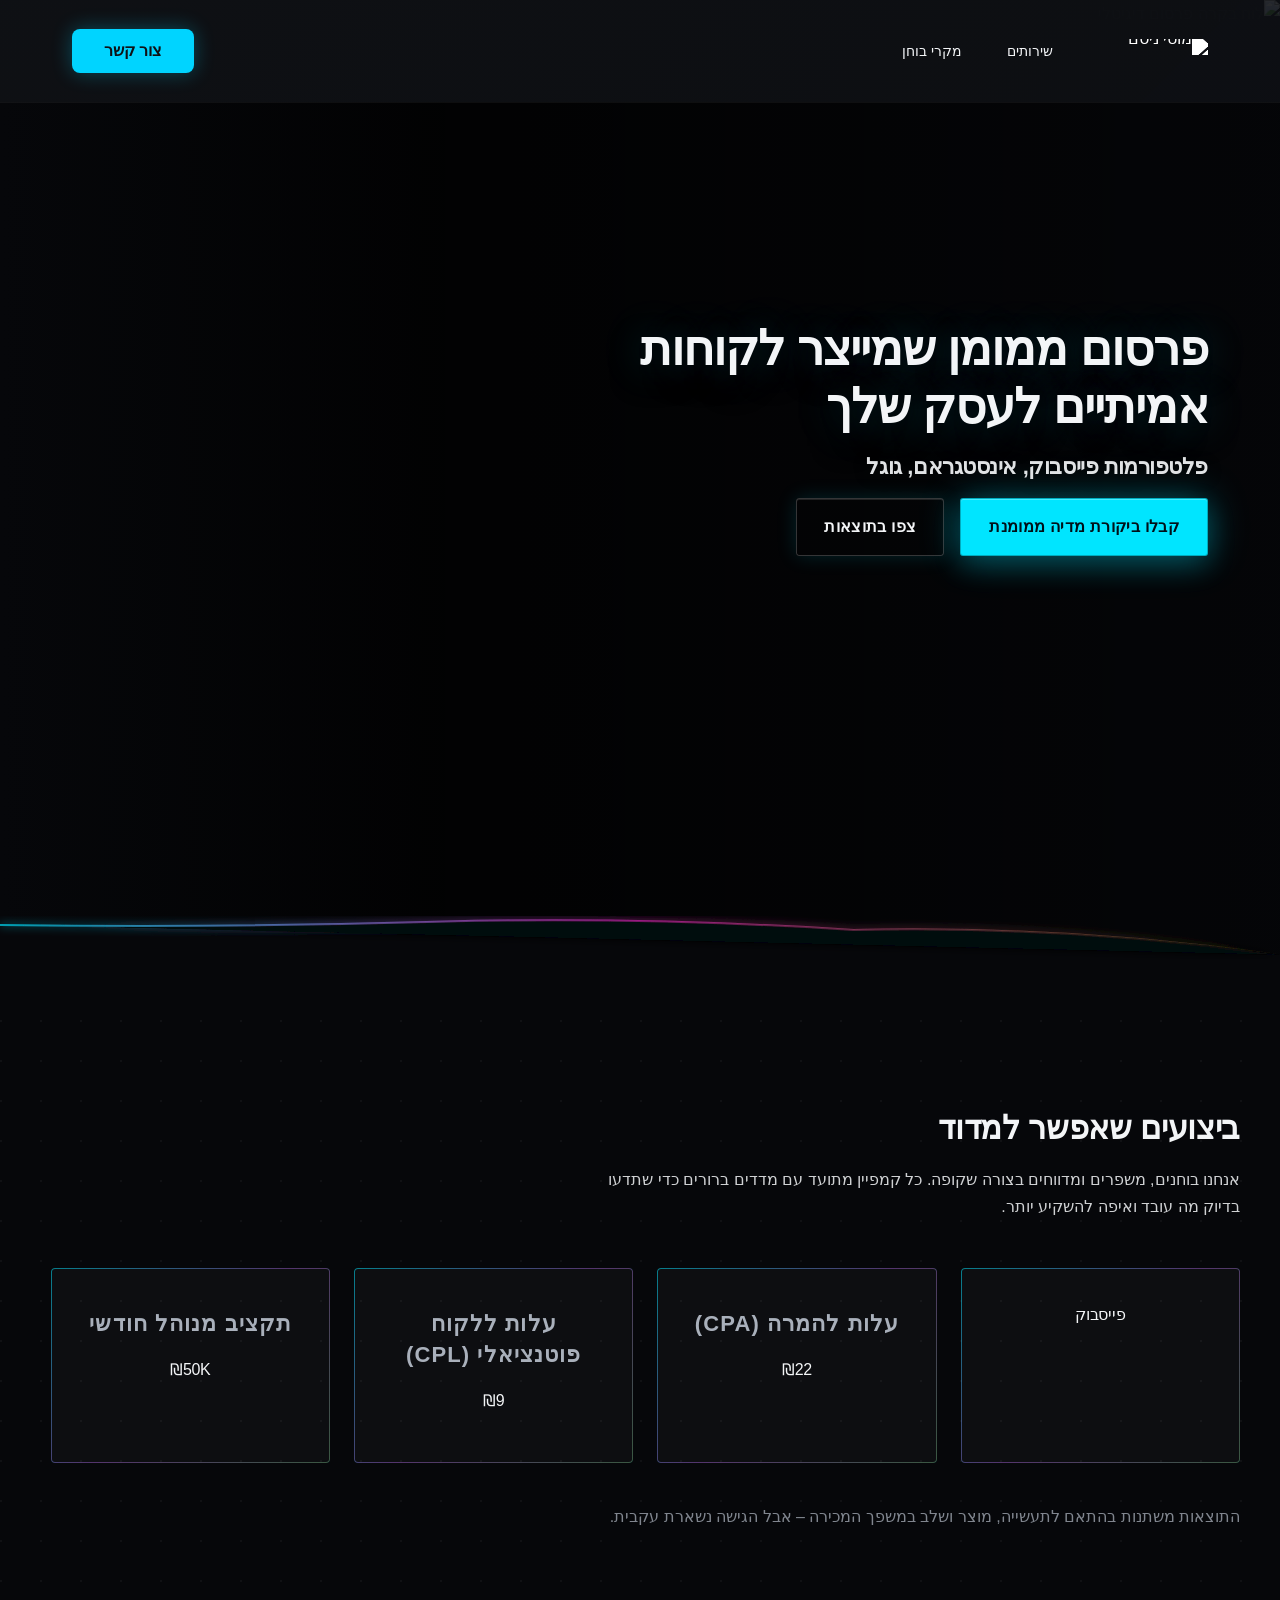
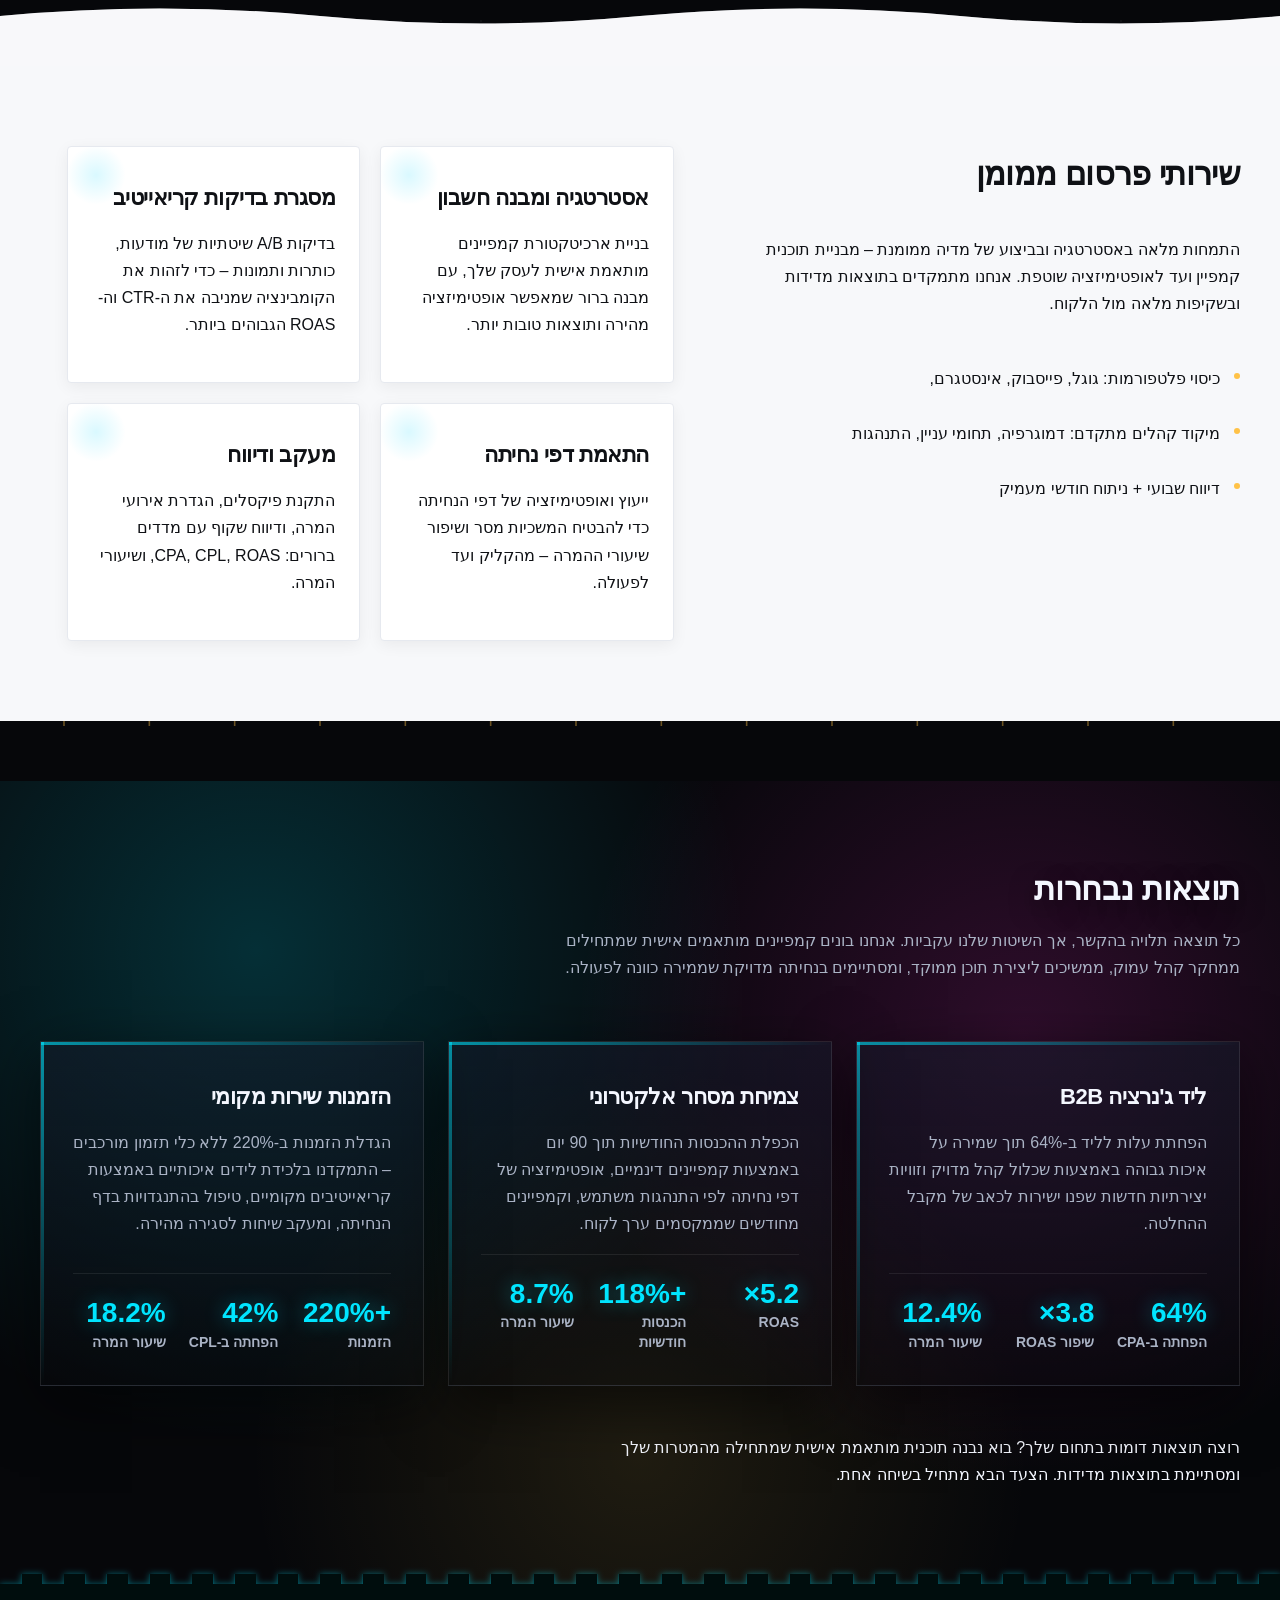
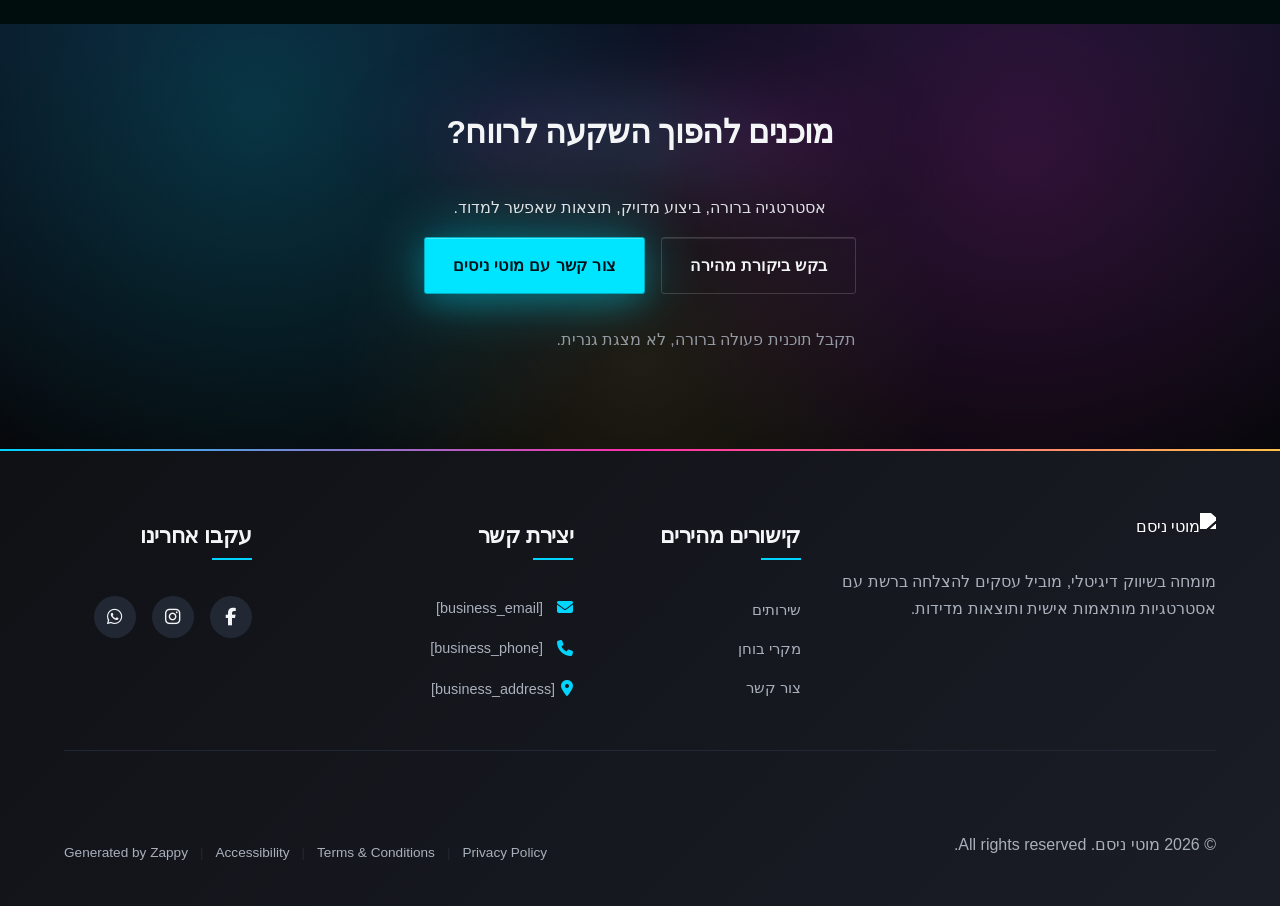
==== commit 75c6d216: "Background sync: Progressive GitHub Sync" ====
--- a/public/index.html
+++ b/public/index.html
@@ -1 +1 @@
-<!doctype html><html dir="rtl" lang="he"><head><meta charset="UTF-8"><meta content="width=device-width,initial-scale=1" name="viewport"><meta content="index, follow" name="robots"><title>פרסום ממומן שמניב תוצאות לעסקים — מוטי ניסם</title><meta content="מוטי ניסם מתמחה בשירותי פרסום ממומן לעסקים קטנים ובינוניים. קמפיינים דיגיטליים אפקטיביים שמגיעים לקהל היעד שלך ומניבים החזר השקעה מדיד." name="description"><meta content="פרסום ממומן לעסקים קטנים ובינוניים, שירותי פרסום ממומן בישראל, עסקים, שיווק דיגיטלי לעסקים, קמפיינים ממומנים" name="keywords"><script>!function(){"use strict";var t="acfc182a-7763-4c0f-8eba-aeacb9b62d09",e="https://api.zappy5.com/api/analytics/track",a=18e5,n=2592e6,o=!0,i=!0,r=!0;var s=function(){var e="zappy_visitor_"+t,a=null;try{if(a=localStorage.getItem(e)){var o=JSON.parse(a),i=Date.now();if(i-o.created<n)return o.lastSeen=i,localStorage.setItem(e,JSON.stringify(o)),o.id}}catch(t){console.warn("Zappy Analytics: LocalStorage not available")}var r="zv_"+Date.now()+"_"+Math.random().toString(36).substr(2,9);try{localStorage.setItem(e,JSON.stringify({id:r,created:Date.now(),lastSeen:Date.now()}))}catch(t){}return r}(),c=function(){var e="zappy_session_"+t,n=null;try{if(n=sessionStorage.getItem(e)){var o=JSON.parse(n),i=Date.now();if(i-o.timestamp<a)return o.timestamp=i,sessionStorage.setItem(e,JSON.stringify(o)),o.id}}catch(t){console.warn("Zappy Analytics: SessionStorage not available")}var r="zs_"+Date.now()+"_"+Math.random().toString(36).substr(2,9);try{sessionStorage.setItem(e,JSON.stringify({id:r,timestamp:Date.now()}))}catch(t){}return r}();function l(a,n){n=n||{};var o={website_id:t,event_type:a,page_path:window.location.pathname,referrer:document.referrer||"direct",visitor_id:s,session_id:c,metadata:n};if(navigator.sendBeacon){var i=new Blob([JSON.stringify(o)],{type:"application/json"});navigator.sendBeacon(e,i)}else fetch(e,{method:"POST",headers:{"Content-Type":"application/json"},body:JSON.stringify(o),keepalive:!0}).catch(function(t){console.warn("Zappy Analytics: Failed to track event",t)})}o&&l("pageview",{title:document.title,url:window.location.href}),i&&document.addEventListener("click",function(t){var e=t.target;if("BUTTON"===e.tagName||e.closest("button")){var a="BUTTON"===e.tagName?e:e.closest("button");l("click",{element:"button",text:a.textContent.trim().substring(0,100),id:a.id||null,class:a.className||null})}else if("A"===e.tagName||e.closest("a")){var n="A"===e.tagName?e:e.closest("a");l("navigation",{element:"link",text:n.textContent.trim().substring(0,100),href:n.href,external:n.hostname!==window.location.hostname})}},!0),r&&document.addEventListener("submit",function(t){var e=t.target;l("form_submit",{form_id:e.id||null,form_name:e.name||null,form_action:e.action||null,form_method:e.method||"GET"})},!0);var d=Date.now();window.addEventListener("beforeunload",function(){l("page_unload",{time_on_page:Math.floor((Date.now()-d)/1e3),page_path:window.location.pathname})}),window.zappyAnalytics={track:l,getVisitorId:function(){return s},getSessionId:function(){return c}}}()</script><meta content="פרסום ממומן שמניב תוצאות לעסקים — מוטי ניסם" property="og:title"><meta content="מוטי ניסם מתמחה בשירותי פרסום ממומן לעסקים קטנים ובינוניים. קמפיינים דיגיטליים אפקטיביים שמגיעים לקהל היעד שלך ומניבים החזר השקעה מדיד." property="og:description"><meta content="website" property="og:type"><meta content="he_IL" property="og:locale"><meta content="summary_large_image" name="twitter:card"><meta content="פרסום ממומן שמניב תוצאות לעסקים — מוטי ניסם" name="twitter:title"><meta content="מוטי ניסם מתמחה בשירותי פרסום ממומן לעסקים קטנים ובינוניים. קמפיינים דיגיטליים אפקטיביים שמגיעים לקהל היעד שלך ומניבים החזר השקעה מדיד." name="twitter:description"><link href="https://cdnjs.cloudflare.com/ajax/libs/font-awesome/6.4.0/css/all.min.css" rel="stylesheet"><link href="/assets/favicon.ico" rel="icon" type="image/x-icon"><link href="/assets/favicon-16x16.png" rel="icon" type="image/png" sizes="16x16"><link href="/assets/favicon-32x32.png" rel="icon" type="image/png" sizes="32x32"><link href="/assets/favicon-48x48.png" rel="icon" type="image/png" sizes="48x48"><link href="/assets/favicon-192x192.png" rel="icon" type="image/png" sizes="192x192"><link href="/assets/favicon-512x512.png" rel="icon" type="image/png" sizes="512x512"><link href="/assets/apple-touch-icon.png" rel="apple-touch-icon"><link href="https://cdn.jsdelivr.net/npm/vanilla-cookieconsent@3/dist/cookieconsent.css" rel="stylesheet"><script src="https://cdn.jsdelivr.net/npm/vanilla-cookieconsent@3/dist/cookieconsent.umd.js"></script><script src="https://cdn.jsdelivr.net/gh/mickidum/acc_toolbar/acctoolbar/acctoolbar.min.js"></script><link href="/styles.css" rel="stylesheet"><style id="zappy-dropdown-submenu-styles">#navMenu li:has(.sub-menu),.nav-menu li:has(.sub-menu),.navbar li:has(.sub-menu),nav li:has(.sub-menu){position:relative}#navMenu .sub-menu,.nav-menu .sub-menu,.navbar .sub-menu,nav .sub-menu{display:block!important;position:absolute!important;top:100%;left:0;min-width:220px;background:#fff;border-radius:8px;box-shadow:0 8px 25px rgba(0,0,0,.15);padding:8px 0;opacity:0;visibility:hidden;transform:translateY(10px);transition:all .3s ease;z-index:1000;list-style:none;pointer-events:none}#navMenu li:hover>.sub-menu,.nav-menu li:hover>.sub-menu,.navbar li:hover>.sub-menu,nav li:hover>.sub-menu{opacity:1!important;visibility:visible!important;transform:translateY(0)!important;pointer-events:auto!important}.sub-menu li{list-style:none;margin:0;padding:0}.sub-menu a{display:block!important;padding:10px 16px!important;color:#333!important;font-weight:500;text-decoration:none;white-space:nowrap;transition:background-color .2s}.sub-menu a:hover{background-color:#f5f5f5}[dir=rtl] .nav-menu .sub-menu,[dir=rtl] .navbar .sub-menu,[dir=rtl] nav .sub-menu,html[lang=ar] .nav-menu .sub-menu,html[lang=ar] .navbar .sub-menu,html[lang=ar] nav .sub-menu,html[lang=he] .nav-menu .sub-menu,html[lang=he] .navbar .sub-menu,html[lang=he] nav .sub-menu{left:auto!important;right:0!important}.sub-menu:empty,.sub-menu:not(:has(li)),.sub-menu:not(:has(li:not(.zappy-hidden-menu-item))){display:none!important;opacity:0!important;visibility:hidden!important;pointer-events:none!important}li:has(.menu-group-title):hover>.sub-menu{opacity:1!important;visibility:visible!important;transform:translateY(0)!important;pointer-events:auto!important}#navMenu>li>.menu-group-title,.nav-menu>li>.menu-group-title{display:inline-block;padding:.5rem 1rem;cursor:default;user-select:none}@media (max-width:768px){#navMenu .sub-menu,.nav-menu .sub-menu,.navbar .sub-menu,nav .sub-menu{position:static!important;transform:none!important;box-shadow:none!important;background:0 0!important;max-height:0;overflow:hidden;opacity:0;visibility:hidden;transition:max-height .3s ease,opacity .3s ease;padding:0!important;border-radius:0!important}.sub-menu.mobile-expanded{max-height:500px!important;opacity:1!important;visibility:visible!important;padding:8px 0 8px 16px!important}[dir=rtl] .sub-menu.mobile-expanded,html[lang=he] .sub-menu.mobile-expanded{padding:8px 16px 8px 0!important}#navMenu li:hover>.sub-menu,.nav-menu li:hover>.sub-menu,.navbar li:hover>.sub-menu,nav li:hover>.sub-menu{opacity:0;visibility:hidden;pointer-events:none}#navMenu li>.sub-menu.mobile-expanded,.nav-menu li>.sub-menu.mobile-expanded,.navbar li>.sub-menu.mobile-expanded,nav li>.sub-menu.mobile-expanded{opacity:1!important;visibility:visible!important;pointer-events:auto!important}#navMenu li:has(.sub-menu),.nav-menu li:has(.sub-menu),.navbar li:has(.sub-menu),nav li:has(.sub-menu){display:flex!important;flex-wrap:wrap!important;align-items:center!important;position:relative!important;min-height:44px!important}#navMenu li:has(.sub-menu)>a,.nav-menu li:has(.sub-menu)>a,.navbar li:has(.sub-menu)>a,nav li:has(.sub-menu)>a{flex:1!important;min-width:0!important}#navMenu li:has(.sub-menu)>.menu-group-title,.nav-menu li:has(.sub-menu)>.menu-group-title,.navbar li:has(.sub-menu)>.menu-group-title,nav li:has(.sub-menu)>.menu-group-title{flex:1!important;min-width:0!important;padding:0!important;line-height:inherit!important}#navMenu li:has(.sub-menu)>.sub-menu,.nav-menu li:has(.sub-menu)>.sub-menu,.navbar li:has(.sub-menu)>.sub-menu,nav li:has(.sub-menu)>.sub-menu{flex-basis:100%!important;width:100%!important}#navMenu li:has(.sub-menu)>a [class*=arrow],#navMenu li:has(.sub-menu)>a [class*=chevron],.nav-menu li:has(.sub-menu)>a .fa-angle-down,.nav-menu li:has(.sub-menu)>a .fa-chevron-down,.nav-menu li:has(.sub-menu)>a [class*=arrow],.nav-menu li:has(.sub-menu)>a [class*=chevron],nav li:has(.sub-menu)>a [class*=arrow],nav li:has(.sub-menu)>a [class*=chevron]{display:none!important;visibility:hidden!important}.mobile-submenu-toggle{display:flex!important;align-items:center!important;justify-content:center!important;width:44px!important;height:auto!important;background:0 0!important;border:none!important;cursor:pointer!important;color:var(--text-dark)!important;position:static!important;flex-shrink:0!important;align-self:stretch!important;z-index:2!important;padding:0!important;margin:0!important}.mobile-submenu-toggle::after{content:''!important;width:0!important;height:0!important;border-left:6px solid transparent!important;border-right:6px solid transparent!important;border-top:7px solid currentColor!important;transition:transform .3s ease!important}.mobile-submenu-toggle.expanded::after{transform:rotate(180deg)!important}.sub-menu a{padding:10px 0!important;display:block!important;color:var(--text-dark)!important}.navbar .sub-menu li a,.zappy-products-dropdown .sub-menu a,nav.navbar .sub-menu li a{color:var(--text-dark)!important}}@media (min-width:769px){.mobile-submenu-toggle{display:none!important}}</style><style id="zappy-widget-visibility">#mic-access-tool-box,#mic-access-tool-general-button,#mic-init-access-tool #mic-access-tool-box,#mic-init-access-tool #mic-access-tool-general-button,#mic-init-access-tool .mic-access-tool-general-button,._access-icon,._access-menu,.mic-access-tool-box,.mic-access-tool-general-button,div[id*=mic-access-tool-box]{display:none!important;visibility:hidden!important;opacity:0!important;pointer-events:none!important}</style></head><body><nav class="navbar" dir="rtl"><button aria-label="Menu" class="mobile-toggle" id="mobileToggle"><svg viewBox="0 0 24 24" fill="none" height="24" width="24" class="hamburger-icon"><path d="M3 12h18M3 6h18M3 18h18" stroke="currentColor" stroke-width="2" stroke-linecap="round"></path></svg><svg viewBox="0 0 24 24" fill="none" height="24" width="24" class="close-icon" style="display:none"><path d="M18 6L6 18M6 6l12 12" stroke="currentColor" stroke-width="2" stroke-linecap="round"></path></svg></button><button aria-label="Call" class="phone-header-btn"><svg viewBox="0 0 24 24" fill="currentColor" height="20" width="20"><path d="M22 16.92v3a2 2 0 0 1-2.18 2 19.79 19.79 0 0 1-8.63-3.07 19.5 19.5 0 0 1-6-6 19.79 19.79 0 0 1-3.07-8.67A2 2 0 0 1 4.11 2h3a2 2 0 0 1 2 1.72 12.84 12.84 0 0 0 .7 2.81 2 2 0 0 1-.45 2.11L8.09 9.91a16 16 0 0 0 6 6l1.27-1.27a2 2 0 0 1 2.11-.45 12.84 12.84 0 0 0 2.81.7A2 2 0 0 1 22 16.92z"></path></svg></button><div class="nav-container"><div class="nav-brand"><a href="/" class="logo-link"><img alt="מוטי ניסם" class="logo" src="/assets/business-logo.webp"></a></div><ul class="nav-menu" id="navMenu"><li><a href="/services">שירותים</a></li><li><a href="/case-studies">מקרי בוחן</a></li></ul><div class="nav-cta-container"><a href="/contact" class="nav-cta-btn">צור קשר</a></div></div></nav><main><section class="index-hero-section" data-layout-spec="בית-hero" data-hero-type="fullscreen-scrim"><img alt="לוח בקרה פרסום דיגיטלי" class="index-hero-bg" src="/assets/site-index-hero-bg.webp" data-context="Cinematic macro shot of digital advertising dashboards with blurred chart lines and performance metrics, dark moody lighting with subtle neon cyan and magenta accents, film grain texture, professional analytics interface in soft focus, dramatic depth of field, high-tech marketing workspace atmosphere" data-hero-bg="true" data-placeholder="index-hero-bg" data-preserve-bg="0" height="1080" width="1920"><div class="index-hero-scrim" aria-hidden="true"></div><div class="index-hero-content"><div class="index-hero-container"><h1 class="index-hero-headline">פרסום ממומן שמייצר לקוחות<br>אמיתיים לעסק שלך<br></h1><h3 class="index-hero-subtitle">פלטפורמות פייסבוק, אינסטגראם, גוגל</h3><div class="index-hero-cta-row"><a href="/contact" class="index-hero-btn-primary">קבלו ביקורת מדיה ממומנת</a><a href="/case-studies" class="index-hero-btn-secondary">צפו בתוצאות</a></div></div></div><div class="index-hero-divider-wrapper"><svg viewBox="0 0 1200 120" aria-hidden="true" preserveAspectRatio="none" xmlns="http://www.w3.org/2000/svg"><defs><linearGradient id="index-hero-divider-gradient" x1="0%" x2="100%" y1="0%" y2="0%"><stop offset="0%" style="stop-color:#00E5FF;stop-opacity:0.65"></stop><stop offset="50%" style="stop-color:#FF2BD6;stop-opacity:0.45"></stop><stop offset="100%" style="stop-color:rgba(255,210,74,0)"></stop></linearGradient><filter id="index-hero-divider-glow"><feGaussianBlur result="coloredBlur" stdDeviation="4"></feGaussianBlur><feMerge><feMergeNode in="coloredBlur"></feMergeNode><feMergeNode in="SourceGraphic"></feMergeNode></feMerge></filter></defs><path d="M0,120 L0,25 Q200,28 400,22 T800,30 Q1000,25 1200,55 L1200,120 Z" fill="#06070A"></path><path d="M0,25 Q200,28 400,22 T800,30 Q1000,25 1200,55" fill="#06070A" filter="url(#index-hero-divider-glow)" stroke="url(#index-hero-divider-gradient)" stroke-width="2"></path></svg></div></section><section class="index-stats-section" data-layout-spec="בית-stats"><div class="index-stats-section__container"><div class="index-stats-section__intro"><h2 class="index-stats-section__title">ביצועים שאפשר למדוד</h2><p class="index-stats-section__intro-text">אנחנו בוחנים, משפרים ומדווחים בצורה שקופה. כל קמפיין מתועד עם מדדים ברורים כדי שתדעו בדיוק מה עובד ואיפה להשקיע יותר.</p></div><div class="index-stats-section__metrics-grid"><div class="index-stats-section__metric-card"><h3 class="index-stats-section__metric-label">ROAS ממוצע</h3><p class="index-stats-section__metric-value">3.8x</p></div><div class="index-stats-section__metric-card"><h3 class="index-stats-section__metric-label">עלות להמרה (CPA)</h3><p class="index-stats-section__metric-value">₪22</p></div><div class="index-stats-section__metric-card"><h3 class="index-stats-section__metric-label">עלות ללקוח פוטנציאלי (CPL)</h3><p class="index-stats-section__metric-value">₪9</p></div><div class="index-stats-section__metric-card"><h3 class="index-stats-section__metric-label">תקציב מנוהל חודשי</h3><p class="index-stats-section__metric-value">₪50K</p></div></div><p class="index-stats-section__disclaimer">התוצאות משתנות בהתאם לתעשייה, מוצר ושלב במשפך המכירה – אבל הגישה נשארת עקבית.</p></div><div class="index-stats-section__divider-wrapper"><svg viewBox="0 0 1200 100" aria-hidden="true" preserveAspectRatio="none" xmlns="http://www.w3.org/2000/svg"><defs><linearGradient id="stats-wave-glow" x1="0%" x2="100%" y1="0%" y2="0%"><stop offset="0%" style="stop-color:#00E5FF;stop-opacity:0.25"></stop><stop offset="50%" style="stop-color:#FF2BD6;stop-opacity:0.20"></stop><stop offset="100%" style="stop-color:#00E5FF;stop-opacity:0.25"></stop></linearGradient></defs><path d="M0,100 L0,50 Q150,35 300,50 T600,50 Q750,35 900,50 T1200,50 L1200,100 Z" fill="var(--bg-light)"></path><path d="M0,100 L0,50 Q150,35 300,50 T600,50 Q750,35 900,50 T1200,50 L1200,100 Z" fill="var(--bg-light)" opacity="0.4"></path></svg></div></section><section class="index-services-section" data-layout-spec="בית-services"><div class="zappy-preserve-css-grid index-services-container" data-original-gap="60px" data-original-item-width="506" style="display:grid;grid-template-columns:506.052px 607.281px" data-zappy-auto-grid="true" data-zappy-grid-align="start" id="zappy-auto-grid-1772563249092-cvp3qd"><div class="index-services-content"><h2 class="index-services-title">שירותי פרסום ממומן</h2><p class="index-services-intro">התמחות מלאה באסטרטגיה ובביצוע של מדיה ממומנת – מבניית תוכנית קמפיין ועד לאופטימיזציה שוטפת. אנחנו מתמקדים בתוצאות מדידות ובשקיפות מלאה מול הלקוח.</p><div class="index-services-includes"><p class="index-services-include-item">כיסוי פלטפורמות: גוגל, פייסבוק, אינסטגרם,&nbsp;<br></p><p class="index-services-include-item">מיקוד קהלים מתקדם: דמוגרפיה, תחומי עניין, התנהגות</p><p class="index-services-include-item">דיווח שבועי + ניתוח חודשי מעמיק</p></div></div><div class="zappy-preserve-css-grid index-services-cards zappy-grid-item-nested-grid zappy-inline-grid-active zappy-item-component" data-original-gap="20px" data-original-item-width="294" style="grid-template-columns:293.635px 293.635px"><div class="index-services-card"><h3 class="index-services-card-title">אסטרטגיה ומבנה חשבון</h3><p class="index-services-card-text">בניית ארכיטקטורת קמפיינים מותאמת אישית לעסק שלך, עם מבנה ברור שמאפשר אופטימיזציה מהירה ותוצאות טובות יותר.</p></div><div class="index-services-card"><h3 class="index-services-card-title">מסגרת בדיקות קריאייטיב</h3><p class="index-services-card-text">בדיקות A/B שיטתיות של מודעות, כותרות ותמונות – כדי לזהות את הקומבינציה שמניבה את ה-CTR וה-ROAS הגבוהים ביותר.</p></div><div class="index-services-card"><h3 class="index-services-card-title">התאמת דפי נחיתה</h3><p class="index-services-card-text">ייעוץ ואופטימיזציה של דפי הנחיתה כדי להבטיח המשכיות מסר ושיפור שיעורי ההמרה – מהקליק ועד לפעולה.</p></div><div class="index-services-card"><h3 class="index-services-card-title">מעקב ודיווח</h3><p class="index-services-card-text">התקנת פיקסלים, הגדרת אירועי המרה, ודיווח שקוף עם מדדים ברורים: CPA, CPL, ROAS, ושיעורי המרה.</p></div></div></div><div class="index-services-divider-wrapper"><svg viewBox="0 0 1200 120" aria-hidden="true" preserveAspectRatio="none" xmlns="http://www.w3.org/2000/svg"><defs><linearGradient id="index-services-gradient" x1="0%" x2="0%" y1="0%" y2="100%"><stop offset="0%" style="stop-color:#F7F8FA;stop-opacity:1"></stop><stop offset="100%" style="stop-color:#0F1115;stop-opacity:1"></stop></linearGradient></defs><path d="M0,120 L0,60 L1200,60 L1200,120 Z" fill="#06070A"></path><g opacity="0.4"><line stroke="#FFC247" stroke-width="1.5" x1="60" x2="60" y1="60" y2="65"></line><line stroke="#FFC247" stroke-width="1.5" x1="140" x2="140" y1="60" y2="65"></line><line stroke="#FFC247" stroke-width="1.5" x1="220" x2="220" y1="60" y2="65"></line><line stroke="#FFC247" stroke-width="1.5" x1="300" x2="300" y1="60" y2="65"></line><line stroke="#FFC247" stroke-width="1.5" x1="380" x2="380" y1="60" y2="65"></line><line stroke="#FFC247" stroke-width="1.5" x1="460" x2="460" y1="60" y2="65"></line><line stroke="#FFC247" stroke-width="1.5" x1="540" x2="540" y1="60" y2="65"></line><line stroke="#FFC247" stroke-width="1.5" x1="620" x2="620" y1="60" y2="65"></line><line stroke="#FFC247" stroke-width="1.5" x1="700" x2="700" y1="60" y2="65"></line><line stroke="#FFC247" stroke-width="1.5" x1="780" x2="780" y1="60" y2="65"></line><line stroke="#FFC247" stroke-width="1.5" x1="860" x2="860" y1="60" y2="65"></line><line stroke="#FFC247" stroke-width="1.5" x1="940" x2="940" y1="60" y2="65"></line><line stroke="#FFC247" stroke-width="1.5" x1="1020" x2="1020" y1="60" y2="65"></line><line stroke="#FFC247" stroke-width="1.5" x1="1100" x2="1100" y1="60" y2="65"></line></g></svg></div></section><section class="index-case-studies-section" data-layout-spec="בית-case-studies"><div class="index-case-studies-container"><div class="index-case-studies-header"><h2>תוצאות נבחרות</h2><p>כל תוצאה תלויה בהקשר, אך השיטות שלנו עקביות. אנחנו בונים קמפיינים מותאמים אישית שמתחילים ממחקר קהל עמוק, ממשיכים ליצירת תוכן ממוקד, ומסתיימים בנחיתה מדויקת שממירה כוונה לפעולה.</p></div><div class="index-case-studies-grid"><article class="index-case-study-card"><h3>ליד ג'נרציה B2B</h3><p>הפחתת עלות לליד ב-64% תוך שמירה על איכות גבוהה באמצעות שכלול קהל מדויק וזוויות יצירתיות חדשות שפנו ישירות לכאב של מקבל ההחלטה.</p><div class="index-case-study-metrics"><div class="index-case-study-metric"><span class="index-case-study-metric-value">64%</span><span class="index-case-study-metric-label">הפחתה ב-CPA</span></div><div class="index-case-study-metric"><span class="index-case-study-metric-value">3.8×</span><span class="index-case-study-metric-label">שיפור ROAS</span></div><div class="index-case-study-metric"><span class="index-case-study-metric-value">12.4%</span><span class="index-case-study-metric-label">שיעור המרה</span></div></div></article><article class="index-case-study-card"><h3>צמיחת מסחר אלקטרוני</h3><p>הכפלת ההכנסות החודשיות תוך 90 יום באמצעות קמפיינים דינמיים, אופטימיזציה של דפי נחיתה לפי התנהגות משתמש, וקמפיינים מחודשים שממקסמים ערך לקוח.</p><div class="index-case-study-metrics"><div class="index-case-study-metric"><span class="index-case-study-metric-value">5.2×</span><span class="index-case-study-metric-label">ROAS</span></div><div class="index-case-study-metric"><span class="index-case-study-metric-value">+118%</span><span class="index-case-study-metric-label">הכנסות חודשיות</span></div><div class="index-case-study-metric"><span class="index-case-study-metric-value">8.7%</span><span class="index-case-study-metric-label">שיעור המרה</span></div></div></article><article class="index-case-study-card"><h3>הזמנות שירות מקומי</h3><p>הגדלת הזמנות ב-220% ללא כלי תזמון מורכבים – התמקדנו בלכידת לידים איכותיים באמצעות קריאייטיבים מקומיים, טיפול בהתנגדויות בדף הנחיתה, ומעקב שיחות לסגירה מהירה.</p><div class="index-case-study-metrics"><div class="index-case-study-metric"><span class="index-case-study-metric-value">+220%</span><span class="index-case-study-metric-label">הזמנות</span></div><div class="index-case-study-metric"><span class="index-case-study-metric-value">42%</span><span class="index-case-study-metric-label">הפחתה ב-CPL</span></div><div class="index-case-study-metric"><span class="index-case-study-metric-value">18.2%</span><span class="index-case-study-metric-label">שיעור המרה</span></div></div></article></div><div class="index-case-studies-footer"><p>רוצה תוצאות דומות בתחום שלך? בוא נבנה תוכנית מותאמת אישית שמתחילה מהמטרות שלך ומסתיימת בתוצאות מדידות. הצעד הבא מתחיל בשיחה אחת.</p></div></div><div class="index-case-studies-divider-wrapper"><svg viewBox="0 0 1200 60" aria-hidden="true" preserveAspectRatio="none" xmlns="http://www.w3.org/2000/svg"><defs><filter id="cyan-glow-case-studies" height="200%" width="200%" x="-50%" y="-50%"><feGaussianBlur result="blur" stdDeviation="3" in="SourceGraphic"></feGaussianBlur><feFlood flood-color="#00E5FF" flood-opacity="0.4"></feFlood><feComposite in2="blur" operator="in" result="glow"></feComposite><feMerge><feMergeNode in="glow"></feMergeNode><feMergeNode in="SourceGraphic"></feMergeNode></feMerge></filter></defs><path d="M0,60 L0,20 L20,20 L20,10 L40,10 L40,20 L60,20 L60,10 L80,10 L80,20 L100,20 L100,10 L120,10 L120,20 L140,20 L140,10 L160,10 L160,20 L180,20 L180,10 L200,10 L200,20 L220,20 L220,10 L240,10 L240,20 L260,20 L260,10 L280,10 L280,20 L300,20 L300,10 L320,10 L320,20 L340,20 L340,10 L360,10 L360,20 L380,20 L380,10 L400,10 L400,20 L420,20 L420,10 L440,10 L440,20 L460,20 L460,10 L480,10 L480,20 L500,20 L500,10 L520,10 L520,20 L540,20 L540,10 L560,10 L560,20 L580,20 L580,10 L600,10 L600,20 L620,20 L620,10 L640,10 L640,20 L660,20 L660,10 L680,10 L680,20 L700,20 L700,10 L720,10 L720,20 L740,20 L740,10 L760,10 L760,20 L780,20 L780,10 L800,10 L800,20 L820,20 L820,10 L840,10 L840,20 L860,20 L860,10 L880,10 L880,20 L900,20 L900,10 L920,10 L920,20 L940,20 L940,10 L960,10 L960,20 L980,20 L980,10 L1000,10 L1000,20 L1020,20 L1020,10 L1040,10 L1040,20 L1060,20 L1060,10 L1080,10 L1080,20 L1100,20 L1100,10 L1120,10 L1120,20 L1140,20 L1140,10 L1160,10 L1160,20 L1180,20 L1180,10 L1200,10 L1200,60 Z" fill="#06070A" filter="url(#cyan-glow-case-studies)"></path></svg></div></section><section class="index-cta-section" data-layout-spec="בית-cta" id="zappy-section-4"><div class="index-cta-container"><div class="index-cta-glow-wrapper"><h2 class="index-cta-title">מוכנים להפוך השקעה לרווח?</h2></div><p class="index-cta-subtitle">אסטרטגיה ברורה, ביצוע מדויק, תוצאות שאפשר למדוד.</p><div class="index-cta-buttons"><a href="/contact" class="index-cta-btn index-cta-btn-primary" data-element-id="btn-1772563512699-oacfhc2he" data-element-type="button" data-native-element="true" style="outline:0">צור קשר עם מוטי ניסים</a><a href="/contact" class="index-cta-btn index-cta-btn-secondary" data-element-id="btn-1772563512699-nlmyzgwgk" data-element-type="button" data-native-element="true">בקש ביקורת מהירה</a></div><p class="index-cta-reassurance">תקבל תוכנית פעולה ברורה, לא מצגת גנרית.</p></div></section></main><footer class="site-footer"><div class="footer-container"><div class="footer-top"><div class="footer-column footer-about"><img alt="מוטי ניסם" class="logo" src="/assets/business-logo.webp"><p class="footer-description">מומחה בשיווק דיגיטלי, מוביל עסקים להצלחה ברשת עם אסטרטגיות מותאמות אישית ותוצאות מדידות.</p></div><div class="footer-column footer-links"><h3 class="footer-heading">קישורים מהירים</h3><ul class="footer-nav"><li><a href="/services">שירותים</a></li><li><a href="/case-studies">מקרי בוחן</a></li><li><a href="/contact">צור קשר</a></li></ul></div><div class="footer-column footer-contact"><h3 class="footer-heading">יצירת קשר</h3><ul class="contact-list"><li><i class="fas fa-envelope"></i><a href="mailto:[business_email]">[business_email]</a></li><li><i class="fas fa-phone"></i><a href="tel:[business_phone]">[business_phone]</a></li><li><a href="/"><i class="fas fa-map-marker-alt"></i><span>[business_address]</span></a></li></ul></div><div class="footer-column footer-social"><h3 class="footer-heading">עקבו אחרינו</h3><div class="social-links"><a href="[facebook_handle]" aria-label="Facebook" rel="noopener noreferrer" target="_blank"><i class="fab fa-facebook-f"></i></a><a href="[instagram_handle]" aria-label="Instagram" rel="noopener noreferrer" target="_blank"><i class="fab fa-instagram"></i></a><a href="[whatsapp_handle]" aria-label="WhatsApp" rel="noopener noreferrer" target="_blank"><i class="fab fa-whatsapp"></i></a></div></div></div><div class="footer-bottom"><div class="footer-bottom-content"><p class="copyright">© 2026 מוטי ניסם. All rights reserved.</p><div class="footer-bottom-links"><a href="/privacy">Privacy Policy</a><span class="separator">|</span><a href="/terms">Terms &amp; Conditions</a><span class="separator">|</span><a href="/accessibility">Accessibility</a><span class="separator">|</span><a href="https://zappy5.com" class="zappy-attribution" target="_blank">Generated by Zappy</a></div></div></div></div></footer><a href="https://wa.me/[whatsapp_handle]" class="whatsapp-float" aria-label="WhatsApp"><i class="fab fa-whatsapp"></i></a><div data-integration="accessibility:toolbar"></div><script src="/script.js"></script><script id="zappy-mobile-submenu-script">!function(){function e(){if(window.innerWidth>768)return document.querySelectorAll(".mobile-submenu-toggle").forEach(function(e){e.remove()}),void document.querySelectorAll(".sub-menu.mobile-expanded").forEach(function(e){e.classList.remove("mobile-expanded")});document.querySelectorAll(".nav-menu li:has(.sub-menu), nav li:has(.sub-menu), .navbar li:has(.sub-menu), #navMenu li:has(.sub-menu)").forEach(function(e){if(!e.querySelector(".mobile-submenu-toggle")){var t=e.querySelector(".sub-menu"),n=e.querySelector(":scope > a");if(t&&n){var o=document.createElement("button");o.className="mobile-submenu-toggle",o.setAttribute("aria-label","Toggle submenu"),o.setAttribute("type","button"),n.insertAdjacentElement("afterend",o),o.addEventListener("click",function(e){e.preventDefault(),e.stopPropagation(),document.querySelectorAll(".sub-menu.mobile-expanded").forEach(function(e){if(e!==t){e.classList.remove("mobile-expanded");var n=e.parentElement.querySelector(".mobile-submenu-toggle");n&&n.classList.remove("expanded")}}),t.classList.toggle("mobile-expanded"),o.classList.toggle("expanded")})}}})}var t;"loading"===document.readyState?document.addEventListener("DOMContentLoaded",e):e(),window.addEventListener("resize",function(){clearTimeout(t),t=setTimeout(e,250)});var n=new MutationObserver(function(t){t.forEach(function(t){if("attributes"===t.type){var n=t.target;n.classList&&(n.classList.contains("active")||n.classList.contains("open"))&&setTimeout(e,100)}})});setTimeout(function(){document.querySelectorAll(".mobile-menu, .nav-menu, #navMenu, nav").forEach(function(e){n.observe(e,{attributes:!0,attributeFilter:["class","style"]})})},500)}()</script><script id="zappy-navbar-scroll-effect">!function(){var e=document.querySelector("nav.navbar,.navbar:not(.zappy-catalog-menu)"),t=document.querySelector(".zappy-catalog-menu");if(e){var r="rgba(15,17,21,0.85)";e.style.transition="background 0.3s ease,backdrop-filter 0.3s ease,-webkit-backdrop-filter 0.3s ease,box-shadow 0.3s ease",t&&(t.style.transition="background 0.3s ease,backdrop-filter 0.3s ease,-webkit-backdrop-filter 0.3s ease"),window.addEventListener("scroll",a,{passive:!0}),a()}function a(){(window.scrollY||window.pageYOffset)>60?(e.style.background=r,e.style.backdropFilter="blur(12px)",e.style.webkitBackdropFilter="blur(12px)",e.style.boxShadow="0 2px 16px rgba(0,0,0,0.12)",t&&(t.style.background=r,t.style.backdropFilter="blur(12px)",t.style.webkitBackdropFilter="blur(12px)")):(e.style.background="transparent",e.style.backdropFilter="none",e.style.webkitBackdropFilter="none",e.style.boxShadow="none",t&&(t.style.background="transparent",t.style.backdropFilter="none",t.style.webkitBackdropFilter="none"))}}()</script></body></html>+<!doctype html><html dir="rtl" lang="he"><head><meta charset="UTF-8"><meta content="width=device-width,initial-scale=1" name="viewport"><meta content="index, follow" name="robots"><title>פרסום ממומן שמניב תוצאות לעסקים — מוטי ניסם</title><meta content="מוטי ניסם מתמחה בשירותי פרסום ממומן לעסקים קטנים ובינוניים. קמפיינים דיגיטליים אפקטיביים שמגיעים לקהל היעד שלך ומניבים החזר השקעה מדיד." name="description"><meta content="פרסום ממומן לעסקים קטנים ובינוניים, שירותי פרסום ממומן בישראל, עסקים, שיווק דיגיטלי לעסקים, קמפיינים ממומנים" name="keywords"><script>!function(){"use strict";var t="acfc182a-7763-4c0f-8eba-aeacb9b62d09",e="https://api.zappy5.com/api/analytics/track",a=18e5,n=2592e6,o=!0,i=!0,r=!0;var s=function(){var e="zappy_visitor_"+t,a=null;try{if(a=localStorage.getItem(e)){var o=JSON.parse(a),i=Date.now();if(i-o.created<n)return o.lastSeen=i,localStorage.setItem(e,JSON.stringify(o)),o.id}}catch(t){console.warn("Zappy Analytics: LocalStorage not available")}var r="zv_"+Date.now()+"_"+Math.random().toString(36).substr(2,9);try{localStorage.setItem(e,JSON.stringify({id:r,created:Date.now(),lastSeen:Date.now()}))}catch(t){}return r}(),c=function(){var e="zappy_session_"+t,n=null;try{if(n=sessionStorage.getItem(e)){var o=JSON.parse(n),i=Date.now();if(i-o.timestamp<a)return o.timestamp=i,sessionStorage.setItem(e,JSON.stringify(o)),o.id}}catch(t){console.warn("Zappy Analytics: SessionStorage not available")}var r="zs_"+Date.now()+"_"+Math.random().toString(36).substr(2,9);try{sessionStorage.setItem(e,JSON.stringify({id:r,timestamp:Date.now()}))}catch(t){}return r}();function l(a,n){n=n||{};var o={website_id:t,event_type:a,page_path:window.location.pathname,referrer:document.referrer||"direct",visitor_id:s,session_id:c,metadata:n};if(navigator.sendBeacon){var i=new Blob([JSON.stringify(o)],{type:"application/json"});navigator.sendBeacon(e,i)}else fetch(e,{method:"POST",headers:{"Content-Type":"application/json"},body:JSON.stringify(o),keepalive:!0}).catch(function(t){console.warn("Zappy Analytics: Failed to track event",t)})}o&&l("pageview",{title:document.title,url:window.location.href}),i&&document.addEventListener("click",function(t){var e=t.target;if("BUTTON"===e.tagName||e.closest("button")){var a="BUTTON"===e.tagName?e:e.closest("button");l("click",{element:"button",text:a.textContent.trim().substring(0,100),id:a.id||null,class:a.className||null})}else if("A"===e.tagName||e.closest("a")){var n="A"===e.tagName?e:e.closest("a");l("navigation",{element:"link",text:n.textContent.trim().substring(0,100),href:n.href,external:n.hostname!==window.location.hostname})}},!0),r&&document.addEventListener("submit",function(t){var e=t.target;l("form_submit",{form_id:e.id||null,form_name:e.name||null,form_action:e.action||null,form_method:e.method||"GET"})},!0);var d=Date.now();window.addEventListener("beforeunload",function(){l("page_unload",{time_on_page:Math.floor((Date.now()-d)/1e3),page_path:window.location.pathname})}),window.zappyAnalytics={track:l,getVisitorId:function(){return s},getSessionId:function(){return c}}}()</script><meta content="פרסום ממומן שמניב תוצאות לעסקים — מוטי ניסם" property="og:title"><meta content="מוטי ניסם מתמחה בשירותי פרסום ממומן לעסקים קטנים ובינוניים. קמפיינים דיגיטליים אפקטיביים שמגיעים לקהל היעד שלך ומניבים החזר השקעה מדיד." property="og:description"><meta content="website" property="og:type"><meta content="he_IL" property="og:locale"><meta content="summary_large_image" name="twitter:card"><meta content="פרסום ממומן שמניב תוצאות לעסקים — מוטי ניסם" name="twitter:title"><meta content="מוטי ניסם מתמחה בשירותי פרסום ממומן לעסקים קטנים ובינוניים. קמפיינים דיגיטליים אפקטיביים שמגיעים לקהל היעד שלך ומניבים החזר השקעה מדיד." name="twitter:description"><link href="https://cdnjs.cloudflare.com/ajax/libs/font-awesome/6.4.0/css/all.min.css" rel="stylesheet"><link href="/assets/favicon.ico" rel="icon" type="image/x-icon"><link href="/assets/favicon-16x16.png" rel="icon" type="image/png" sizes="16x16"><link href="/assets/favicon-32x32.png" rel="icon" type="image/png" sizes="32x32"><link href="/assets/favicon-48x48.png" rel="icon" type="image/png" sizes="48x48"><link href="/assets/favicon-192x192.png" rel="icon" type="image/png" sizes="192x192"><link href="/assets/favicon-512x512.png" rel="icon" type="image/png" sizes="512x512"><link href="/assets/apple-touch-icon.png" rel="apple-touch-icon"><link href="https://cdn.jsdelivr.net/npm/vanilla-cookieconsent@3/dist/cookieconsent.css" rel="stylesheet"><script src="https://cdn.jsdelivr.net/npm/vanilla-cookieconsent@3/dist/cookieconsent.umd.js"></script><script src="https://cdn.jsdelivr.net/gh/mickidum/acc_toolbar/acctoolbar/acctoolbar.min.js"></script><link href="/styles.css" rel="stylesheet"><style id="zappy-dropdown-submenu-styles">#navMenu li:has(.sub-menu),.nav-menu li:has(.sub-menu),.navbar li:has(.sub-menu),nav li:has(.sub-menu){position:relative}#navMenu .sub-menu,.nav-menu .sub-menu,.navbar .sub-menu,nav .sub-menu{display:block!important;position:absolute!important;top:100%;left:0;min-width:220px;background:#fff;border-radius:8px;box-shadow:0 8px 25px rgba(0,0,0,.15);padding:8px 0;opacity:0;visibility:hidden;transform:translateY(10px);transition:all .3s ease;z-index:1000;list-style:none;pointer-events:none}#navMenu li:hover>.sub-menu,.nav-menu li:hover>.sub-menu,.navbar li:hover>.sub-menu,nav li:hover>.sub-menu{opacity:1!important;visibility:visible!important;transform:translateY(0)!important;pointer-events:auto!important}.sub-menu li{list-style:none;margin:0;padding:0}.sub-menu a{display:block!important;padding:10px 16px!important;color:#333!important;font-weight:500;text-decoration:none;white-space:nowrap;transition:background-color .2s}.sub-menu a:hover{background-color:#f5f5f5}[dir=rtl] .nav-menu .sub-menu,[dir=rtl] .navbar .sub-menu,[dir=rtl] nav .sub-menu,html[lang=ar] .nav-menu .sub-menu,html[lang=ar] .navbar .sub-menu,html[lang=ar] nav .sub-menu,html[lang=he] .nav-menu .sub-menu,html[lang=he] .navbar .sub-menu,html[lang=he] nav .sub-menu{left:auto!important;right:0!important}.sub-menu:empty,.sub-menu:not(:has(li)),.sub-menu:not(:has(li:not(.zappy-hidden-menu-item))){display:none!important;opacity:0!important;visibility:hidden!important;pointer-events:none!important}li:has(.menu-group-title):hover>.sub-menu{opacity:1!important;visibility:visible!important;transform:translateY(0)!important;pointer-events:auto!important}#navMenu>li>.menu-group-title,.nav-menu>li>.menu-group-title{display:inline-block;padding:.5rem 1rem;cursor:default;user-select:none}@media (max-width:768px){#navMenu .sub-menu,.nav-menu .sub-menu,.navbar .sub-menu,nav .sub-menu{position:static!important;transform:none!important;box-shadow:none!important;background:0 0!important;max-height:0;overflow:hidden;opacity:0;visibility:hidden;transition:max-height .3s ease,opacity .3s ease;padding:0!important;border-radius:0!important}.sub-menu.mobile-expanded{max-height:500px!important;opacity:1!important;visibility:visible!important;padding:8px 0 8px 16px!important}[dir=rtl] .sub-menu.mobile-expanded,html[lang=he] .sub-menu.mobile-expanded{padding:8px 16px 8px 0!important}#navMenu li:hover>.sub-menu,.nav-menu li:hover>.sub-menu,.navbar li:hover>.sub-menu,nav li:hover>.sub-menu{opacity:0;visibility:hidden;pointer-events:none}#navMenu li>.sub-menu.mobile-expanded,.nav-menu li>.sub-menu.mobile-expanded,.navbar li>.sub-menu.mobile-expanded,nav li>.sub-menu.mobile-expanded{opacity:1!important;visibility:visible!important;pointer-events:auto!important}#navMenu li:has(.sub-menu),.nav-menu li:has(.sub-menu),.navbar li:has(.sub-menu),nav li:has(.sub-menu){display:flex!important;flex-wrap:wrap!important;align-items:center!important;position:relative!important;min-height:44px!important}#navMenu li:has(.sub-menu)>a,.nav-menu li:has(.sub-menu)>a,.navbar li:has(.sub-menu)>a,nav li:has(.sub-menu)>a{flex:1!important;min-width:0!important}#navMenu li:has(.sub-menu)>.menu-group-title,.nav-menu li:has(.sub-menu)>.menu-group-title,.navbar li:has(.sub-menu)>.menu-group-title,nav li:has(.sub-menu)>.menu-group-title{flex:1!important;min-width:0!important;padding:0!important;line-height:inherit!important}#navMenu li:has(.sub-menu)>.sub-menu,.nav-menu li:has(.sub-menu)>.sub-menu,.navbar li:has(.sub-menu)>.sub-menu,nav li:has(.sub-menu)>.sub-menu{flex-basis:100%!important;width:100%!important}#navMenu li:has(.sub-menu)>a [class*=arrow],#navMenu li:has(.sub-menu)>a [class*=chevron],.nav-menu li:has(.sub-menu)>a .fa-angle-down,.nav-menu li:has(.sub-menu)>a .fa-chevron-down,.nav-menu li:has(.sub-menu)>a [class*=arrow],.nav-menu li:has(.sub-menu)>a [class*=chevron],nav li:has(.sub-menu)>a [class*=arrow],nav li:has(.sub-menu)>a [class*=chevron]{display:none!important;visibility:hidden!important}.mobile-submenu-toggle{display:flex!important;align-items:center!important;justify-content:center!important;width:44px!important;height:auto!important;background:0 0!important;border:none!important;cursor:pointer!important;color:var(--text-dark)!important;position:static!important;flex-shrink:0!important;align-self:stretch!important;z-index:2!important;padding:0!important;margin:0!important}.mobile-submenu-toggle::after{content:''!important;width:0!important;height:0!important;border-left:6px solid transparent!important;border-right:6px solid transparent!important;border-top:7px solid currentColor!important;transition:transform .3s ease!important}.mobile-submenu-toggle.expanded::after{transform:rotate(180deg)!important}.sub-menu a{padding:10px 0!important;display:block!important;color:var(--text-dark)!important}.navbar .sub-menu li a,.zappy-products-dropdown .sub-menu a,nav.navbar .sub-menu li a{color:var(--text-dark)!important}}@media (min-width:769px){.mobile-submenu-toggle{display:none!important}}</style><style id="zappy-widget-visibility">#mic-access-tool-box,#mic-access-tool-general-button,#mic-init-access-tool #mic-access-tool-box,#mic-init-access-tool #mic-access-tool-general-button,#mic-init-access-tool .mic-access-tool-general-button,._access-icon,._access-menu,.mic-access-tool-box,.mic-access-tool-general-button,div[id*=mic-access-tool-box]{display:none!important;visibility:hidden!important;opacity:0!important;pointer-events:none!important}</style></head><body><nav class="navbar" dir="rtl"><button aria-label="Menu" class="mobile-toggle" id="mobileToggle"><svg viewbox="0 0 24 24" fill="none" height="24" width="24" class="hamburger-icon"><path d="M3 12h18M3 6h18M3 18h18" stroke="currentColor" stroke-width="2" stroke-linecap="round"></path></svg><svg viewbox="0 0 24 24" fill="none" height="24" width="24" class="close-icon" style="display:none"><path d="M18 6L6 18M6 6l12 12" stroke="currentColor" stroke-width="2" stroke-linecap="round"></path></svg></button><button aria-label="Call" class="phone-header-btn"><svg viewbox="0 0 24 24" fill="currentColor" height="20" width="20"><path d="M22 16.92v3a2 2 0 0 1-2.18 2 19.79 19.79 0 0 1-8.63-3.07 19.5 19.5 0 0 1-6-6 19.79 19.79 0 0 1-3.07-8.67A2 2 0 0 1 4.11 2h3a2 2 0 0 1 2 1.72 12.84 12.84 0 0 0 .7 2.81 2 2 0 0 1-.45 2.11L8.09 9.91a16 16 0 0 0 6 6l1.27-1.27a2 2 0 0 1 2.11-.45 12.84 12.84 0 0 0 2.81.7A2 2 0 0 1 22 16.92z"></path></svg></button><div class="nav-container"><div class="nav-brand"><a href="/" class="logo-link"><img alt="מוטי ניסם" class="logo" src="/assets/business-logo.webp"></a></div><ul class="nav-menu" id="navMenu"><li><a href="/services">שירותים</a></li><li><a href="/case-studies">מקרי בוחן</a></li></ul><div class="nav-cta-container"><a href="/contact" class="nav-cta-btn">צור קשר</a></div></div></nav><main><section class="index-hero-section" data-layout-spec="בית-hero" data-hero-type="fullscreen-scrim"><img alt="לוח בקרה פרסום דיגיטלי" class="index-hero-bg" src="/assets/site-index-hero-bg.webp" data-context="Cinematic macro shot of digital advertising dashboards with blurred chart lines and performance metrics, dark moody lighting with subtle neon cyan and magenta accents, film grain texture, professional analytics interface in soft focus, dramatic depth of field, high-tech marketing workspace atmosphere" data-hero-bg="true" data-placeholder="index-hero-bg" data-preserve-bg="0" height="1080" width="1920"><div class="index-hero-scrim" aria-hidden="true"></div><div class="index-hero-content"><div class="index-hero-container"><h1 class="index-hero-headline">פרסום ממומן שמייצר לקוחות<br>אמיתיים לעסק שלך<br></h1><h3 class="index-hero-subtitle">פלטפורמות פייסבוק, אינסטגראם, גוגל</h3><div class="index-hero-cta-row"><a href="/contact" class="index-hero-btn-primary">קבלו ביקורת מדיה ממומנת</a><a href="/case-studies" class="index-hero-btn-secondary">צפו בתוצאות</a></div></div></div><div class="index-hero-divider-wrapper"><svg viewbox="0 0 1200 120" aria-hidden="true" preserveaspectratio="none" xmlns="http://www.w3.org/2000/svg"><defs><lineargradient id="index-hero-divider-gradient" x1="0%" x2="100%" y1="0%" y2="0%"><stop offset="0%" style="stop-color:#00E5FF;stop-opacity:0.65"></stop><stop offset="50%" style="stop-color:#FF2BD6;stop-opacity:0.45"></stop><stop offset="100%" style="stop-color:rgba(255,210,74,0)"></stop></lineargradient><filter id="index-hero-divider-glow"><fegaussianblur result="coloredBlur" stddeviation="4"></fegaussianblur><femerge><femergenode in="coloredBlur"></femergenode><femergenode in="SourceGraphic"></femergenode></femerge></filter></defs><path d="M0,120 L0,25 Q200,28 400,22 T800,30 Q1000,25 1200,55 L1200,120 Z" fill="#06070A"></path><path d="M0,25 Q200,28 400,22 T800,30 Q1000,25 1200,55" fill="#06070A" filter="url(#index-hero-divider-glow)" stroke="url(#index-hero-divider-gradient)" stroke-width="2"></path></svg></div></section><section class="index-stats-section" data-layout-spec="בית-stats"><div class="index-stats-section__container"><div class="index-stats-section__intro"><h2 class="index-stats-section__title">ביצועים שאפשר למדוד</h2><p class="index-stats-section__intro-text">אנחנו בוחנים, משפרים ומדווחים בצורה שקופה. כל קמפיין מתועד עם מדדים ברורים כדי שתדעו בדיוק מה עובד ואיפה להשקיע יותר.</p></div><div class="zappy-preserve-css-grid index-stats-section__metrics-grid" data-original-gap="24px" data-original-item-width="279" style="display:grid;grid-template-columns:279.333px 279.333px 279.333px 279.333px" data-zappy-auto-grid="true" id="zappy-auto-grid-1772563512725-evmco7"><div class="index-stats-section__metric-card"><p class="zappy-editable index-stats-section__metric-value">פייסבוק</p></div><div class="index-stats-section__metric-card"><h3 class="zappy-editable index-stats-section__metric-label">עלות להמרה (CPA)</h3><p class="zappy-editable index-stats-section__metric-value">₪22</p></div><div class="index-stats-section__metric-card"><h3 class="zappy-editable index-stats-section__metric-label">עלות ללקוח פוטנציאלי (CPL)</h3><p class="zappy-editable index-stats-section__metric-value">₪9</p></div><div class="index-stats-section__metric-card"><h3 class="zappy-editable index-stats-section__metric-label">תקציב מנוהל חודשי</h3><p class="zappy-editable index-stats-section__metric-value">₪50K</p></div></div><p class="index-stats-section__disclaimer">התוצאות משתנות בהתאם לתעשייה, מוצר ושלב במשפך המכירה – אבל הגישה נשארת עקבית.</p></div><div class="index-stats-section__divider-wrapper"><svg viewbox="0 0 1200 100" aria-hidden="true" preserveaspectratio="none" xmlns="http://www.w3.org/2000/svg"><defs><lineargradient id="stats-wave-glow" x1="0%" x2="100%" y1="0%" y2="0%"><stop offset="0%" style="stop-color:#00E5FF;stop-opacity:0.25"></stop><stop offset="50%" style="stop-color:#FF2BD6;stop-opacity:0.20"></stop><stop offset="100%" style="stop-color:#00E5FF;stop-opacity:0.25"></stop></lineargradient></defs><path d="M0,100 L0,50 Q150,35 300,50 T600,50 Q750,35 900,50 T1200,50 L1200,100 Z" fill="var(--bg-light)"></path><path d="M0,100 L0,50 Q150,35 300,50 T600,50 Q750,35 900,50 T1200,50 L1200,100 Z" fill="var(--bg-light)" opacity="0.4"></path></svg></div></section><section class="index-services-section" data-layout-spec="בית-services"><div class="zappy-preserve-css-grid index-services-container" data-original-gap="60px" data-original-item-width="506" style="display:grid;grid-template-columns:506.052px 607.281px" data-zappy-auto-grid="true" id="zappy-auto-grid-1772563249092-cvp3qd" data-zappy-grid-align="start"><div class="index-services-content"><h2 class="index-services-title">שירותי פרסום ממומן</h2><p class="index-services-intro">התמחות מלאה באסטרטגיה ובביצוע של מדיה ממומנת – מבניית תוכנית קמפיין ועד לאופטימיזציה שוטפת. אנחנו מתמקדים בתוצאות מדידות ובשקיפות מלאה מול הלקוח.</p><div class="index-services-includes"><p class="index-services-include-item">כיסוי פלטפורמות: גוגל, פייסבוק, אינסטגרם,&nbsp;<br></p><p class="index-services-include-item">מיקוד קהלים מתקדם: דמוגרפיה, תחומי עניין, התנהגות</p><p class="index-services-include-item">דיווח שבועי + ניתוח חודשי מעמיק</p></div></div><div class="zappy-preserve-css-grid index-services-cards zappy-grid-item-nested-grid zappy-inline-grid-active zappy-item-component" data-original-gap="20px" data-original-item-width="294" style="grid-template-columns:293.635px 293.635px"><div class="index-services-card"><h3 class="index-services-card-title">אסטרטגיה ומבנה חשבון</h3><p class="index-services-card-text">בניית ארכיטקטורת קמפיינים מותאמת אישית לעסק שלך, עם מבנה ברור שמאפשר אופטימיזציה מהירה ותוצאות טובות יותר.</p></div><div class="index-services-card"><h3 class="index-services-card-title">מסגרת בדיקות קריאייטיב</h3><p class="index-services-card-text">בדיקות A/B שיטתיות של מודעות, כותרות ותמונות – כדי לזהות את הקומבינציה שמניבה את ה-CTR וה-ROAS הגבוהים ביותר.</p></div><div class="index-services-card"><h3 class="index-services-card-title">התאמת דפי נחיתה</h3><p class="index-services-card-text">ייעוץ ואופטימיזציה של דפי הנחיתה כדי להבטיח המשכיות מסר ושיפור שיעורי ההמרה – מהקליק ועד לפעולה.</p></div><div class="index-services-card"><h3 class="index-services-card-title">מעקב ודיווח</h3><p class="index-services-card-text">התקנת פיקסלים, הגדרת אירועי המרה, ודיווח שקוף עם מדדים ברורים: CPA, CPL, ROAS, ושיעורי המרה.</p></div></div></div><div class="index-services-divider-wrapper"><svg viewbox="0 0 1200 120" aria-hidden="true" preserveaspectratio="none" xmlns="http://www.w3.org/2000/svg"><defs><lineargradient id="index-services-gradient" x1="0%" x2="0%" y1="0%" y2="100%"><stop offset="0%" style="stop-color:#F7F8FA;stop-opacity:1"></stop><stop offset="100%" style="stop-color:#0F1115;stop-opacity:1"></stop></lineargradient></defs><path d="M0,120 L0,60 L1200,60 L1200,120 Z" fill="#06070A"></path><g opacity="0.4"><line stroke="#FFC247" stroke-width="1.5" x1="60" x2="60" y1="60" y2="65"></line><line stroke="#FFC247" stroke-width="1.5" x1="140" x2="140" y1="60" y2="65"></line><line stroke="#FFC247" stroke-width="1.5" x1="220" x2="220" y1="60" y2="65"></line><line stroke="#FFC247" stroke-width="1.5" x1="300" x2="300" y1="60" y2="65"></line><line stroke="#FFC247" stroke-width="1.5" x1="380" x2="380" y1="60" y2="65"></line><line stroke="#FFC247" stroke-width="1.5" x1="460" x2="460" y1="60" y2="65"></line><line stroke="#FFC247" stroke-width="1.5" x1="540" x2="540" y1="60" y2="65"></line><line stroke="#FFC247" stroke-width="1.5" x1="620" x2="620" y1="60" y2="65"></line><line stroke="#FFC247" stroke-width="1.5" x1="700" x2="700" y1="60" y2="65"></line><line stroke="#FFC247" stroke-width="1.5" x1="780" x2="780" y1="60" y2="65"></line><line stroke="#FFC247" stroke-width="1.5" x1="860" x2="860" y1="60" y2="65"></line><line stroke="#FFC247" stroke-width="1.5" x1="940" x2="940" y1="60" y2="65"></line><line stroke="#FFC247" stroke-width="1.5" x1="1020" x2="1020" y1="60" y2="65"></line><line stroke="#FFC247" stroke-width="1.5" x1="1100" x2="1100" y1="60" y2="65"></line></g></svg></div></section><section class="index-case-studies-section" data-layout-spec="בית-case-studies"><div class="index-case-studies-container"><div class="index-case-studies-header"><h2>תוצאות נבחרות</h2><p>כל תוצאה תלויה בהקשר, אך השיטות שלנו עקביות. אנחנו בונים קמפיינים מותאמים אישית שמתחילים ממחקר קהל עמוק, ממשיכים ליצירת תוכן ממוקד, ומסתיימים בנחיתה מדויקת שממירה כוונה לפעולה.</p></div><div class="index-case-studies-grid"><article class="index-case-study-card"><h3>ליד ג'נרציה B2B</h3><p>הפחתת עלות לליד ב-64% תוך שמירה על איכות גבוהה באמצעות שכלול קהל מדויק וזוויות יצירתיות חדשות שפנו ישירות לכאב של מקבל ההחלטה.</p><div class="index-case-study-metrics"><div class="index-case-study-metric"><span class="index-case-study-metric-value">64%</span><span class="index-case-study-metric-label">הפחתה ב-CPA</span></div><div class="index-case-study-metric"><span class="index-case-study-metric-value">3.8×</span><span class="index-case-study-metric-label">שיפור ROAS</span></div><div class="index-case-study-metric"><span class="index-case-study-metric-value">12.4%</span><span class="index-case-study-metric-label">שיעור המרה</span></div></div></article><article class="index-case-study-card"><h3>צמיחת מסחר אלקטרוני</h3><p>הכפלת ההכנסות החודשיות תוך 90 יום באמצעות קמפיינים דינמיים, אופטימיזציה של דפי נחיתה לפי התנהגות משתמש, וקמפיינים מחודשים שממקסמים ערך לקוח.</p><div class="index-case-study-metrics"><div class="index-case-study-metric"><span class="index-case-study-metric-value">5.2×</span><span class="index-case-study-metric-label">ROAS</span></div><div class="index-case-study-metric"><span class="index-case-study-metric-value">+118%</span><span class="index-case-study-metric-label">הכנסות חודשיות</span></div><div class="index-case-study-metric"><span class="index-case-study-metric-value">8.7%</span><span class="index-case-study-metric-label">שיעור המרה</span></div></div></article><article class="index-case-study-card"><h3>הזמנות שירות מקומי</h3><p>הגדלת הזמנות ב-220% ללא כלי תזמון מורכבים – התמקדנו בלכידת לידים איכותיים באמצעות קריאייטיבים מקומיים, טיפול בהתנגדויות בדף הנחיתה, ומעקב שיחות לסגירה מהירה.</p><div class="index-case-study-metrics"><div class="index-case-study-metric"><span class="index-case-study-metric-value">+220%</span><span class="index-case-study-metric-label">הזמנות</span></div><div class="index-case-study-metric"><span class="index-case-study-metric-value">42%</span><span class="index-case-study-metric-label">הפחתה ב-CPL</span></div><div class="index-case-study-metric"><span class="index-case-study-metric-value">18.2%</span><span class="index-case-study-metric-label">שיעור המרה</span></div></div></article></div><div class="index-case-studies-footer"><p>רוצה תוצאות דומות בתחום שלך? בוא נבנה תוכנית מותאמת אישית שמתחילה מהמטרות שלך ומסתיימת בתוצאות מדידות. הצעד הבא מתחיל בשיחה אחת.</p></div></div><div class="index-case-studies-divider-wrapper"><svg viewbox="0 0 1200 60" aria-hidden="true" preserveaspectratio="none" xmlns="http://www.w3.org/2000/svg"><defs><filter id="cyan-glow-case-studies" height="200%" width="200%" x="-50%" y="-50%"><fegaussianblur result="blur" stddeviation="3" in="SourceGraphic"></fegaussianblur><feflood flood-color="#00E5FF" flood-opacity="0.4"></feflood><fecomposite in2="blur" operator="in" result="glow"></fecomposite><femerge><femergenode in="glow"></femergenode><femergenode in="SourceGraphic"></femergenode></femerge></filter></defs><path d="M0,60 L0,20 L20,20 L20,10 L40,10 L40,20 L60,20 L60,10 L80,10 L80,20 L100,20 L100,10 L120,10 L120,20 L140,20 L140,10 L160,10 L160,20 L180,20 L180,10 L200,10 L200,20 L220,20 L220,10 L240,10 L240,20 L260,20 L260,10 L280,10 L280,20 L300,20 L300,10 L320,10 L320,20 L340,20 L340,10 L360,10 L360,20 L380,20 L380,10 L400,10 L400,20 L420,20 L420,10 L440,10 L440,20 L460,20 L460,10 L480,10 L480,20 L500,20 L500,10 L520,10 L520,20 L540,20 L540,10 L560,10 L560,20 L580,20 L580,10 L600,10 L600,20 L620,20 L620,10 L640,10 L640,20 L660,20 L660,10 L680,10 L680,20 L700,20 L700,10 L720,10 L720,20 L740,20 L740,10 L760,10 L760,20 L780,20 L780,10 L800,10 L800,20 L820,20 L820,10 L840,10 L840,20 L860,20 L860,10 L880,10 L880,20 L900,20 L900,10 L920,10 L920,20 L940,20 L940,10 L960,10 L960,20 L980,20 L980,10 L1000,10 L1000,20 L1020,20 L1020,10 L1040,10 L1040,20 L1060,20 L1060,10 L1080,10 L1080,20 L1100,20 L1100,10 L1120,10 L1120,20 L1140,20 L1140,10 L1160,10 L1160,20 L1180,20 L1180,10 L1200,10 L1200,60 Z" fill="#06070A" filter="url(#cyan-glow-case-studies)"></path></svg></div></section><section class="index-cta-section" data-layout-spec="בית-cta" id="zappy-section-4"><div class="index-cta-container"><div class="index-cta-glow-wrapper"><h2 class="index-cta-title">מוכנים להפוך השקעה לרווח?</h2></div><p class="index-cta-subtitle">אסטרטגיה ברורה, ביצוע מדויק, תוצאות שאפשר למדוד.</p><div class="index-cta-buttons"><a href="/contact" class="index-cta-btn index-cta-btn-primary" data-element-id="btn-1772563512699-oacfhc2he" data-element-type="button" data-native-element="true" style="outline:0">צור קשר עם מוטי ניסים</a><a href="/contact" class="index-cta-btn index-cta-btn-secondary" data-element-id="btn-1772563512699-nlmyzgwgk" data-element-type="button" data-native-element="true">בקש ביקורת מהירה</a></div><p class="index-cta-reassurance">תקבל תוכנית פעולה ברורה, לא מצגת גנרית.</p></div></section></main><footer class="site-footer"><div class="footer-container"><div class="footer-top"><div class="footer-column footer-about"><img alt="מוטי ניסם" class="logo" src="/assets/business-logo.webp"><p class="footer-description">מומחה בשיווק דיגיטלי, מוביל עסקים להצלחה ברשת עם אסטרטגיות מותאמות אישית ותוצאות מדידות.</p></div><div class="footer-column footer-links"><h3 class="footer-heading">קישורים מהירים</h3><ul class="footer-nav"><li><a href="/services">שירותים</a></li><li><a href="/case-studies">מקרי בוחן</a></li><li><a href="/contact">צור קשר</a></li></ul></div><div class="footer-column footer-contact"><h3 class="footer-heading">יצירת קשר</h3><ul class="contact-list"><li><i class="fas fa-envelope"></i><a href="mailto:[business_email]">[business_email]</a></li><li><i class="fas fa-phone"></i><a href="tel:[business_phone]">[business_phone]</a></li><li><a href="/"><i class="fas fa-map-marker-alt"></i><span>[business_address]</span></a></li></ul></div><div class="footer-column footer-social"><h3 class="footer-heading">עקבו אחרינו</h3><div class="social-links"><a href="[facebook_handle]" aria-label="Facebook" rel="noopener noreferrer" target="_blank"><i class="fab fa-facebook-f"></i></a><a href="[instagram_handle]" aria-label="Instagram" rel="noopener noreferrer" target="_blank"><i class="fab fa-instagram"></i></a><a href="[whatsapp_handle]" aria-label="WhatsApp" rel="noopener noreferrer" target="_blank"><i class="fab fa-whatsapp"></i></a></div></div></div><div class="footer-bottom"><div class="footer-bottom-content"><p class="copyright">© 2026 מוטי ניסם. All rights reserved.</p><div class="footer-bottom-links"><a href="/privacy">Privacy Policy</a><span class="separator">|</span><a href="/terms">Terms &amp; Conditions</a><span class="separator">|</span><a href="/accessibility">Accessibility</a><span class="separator">|</span><a href="https://zappy5.com" class="zappy-attribution" target="_blank">Generated by Zappy</a></div></div></div></div></footer><a href="https://wa.me/[whatsapp_handle]" class="whatsapp-float" aria-label="WhatsApp"><i class="fab fa-whatsapp"></i></a><div data-integration="accessibility:toolbar"></div><script src="/script.js"></script><script id="zappy-mobile-submenu-script">!function(){function e(){if(window.innerWidth>768)return document.querySelectorAll(".mobile-submenu-toggle").forEach(function(e){e.remove()}),void document.querySelectorAll(".sub-menu.mobile-expanded").forEach(function(e){e.classList.remove("mobile-expanded")});document.querySelectorAll(".nav-menu li:has(.sub-menu), nav li:has(.sub-menu), .navbar li:has(.sub-menu), #navMenu li:has(.sub-menu)").forEach(function(e){if(!e.querySelector(".mobile-submenu-toggle")){var t=e.querySelector(".sub-menu"),n=e.querySelector(":scope > a");if(t&&n){var o=document.createElement("button");o.className="mobile-submenu-toggle",o.setAttribute("aria-label","Toggle submenu"),o.setAttribute("type","button"),n.insertAdjacentElement("afterend",o),o.addEventListener("click",function(e){e.preventDefault(),e.stopPropagation(),document.querySelectorAll(".sub-menu.mobile-expanded").forEach(function(e){if(e!==t){e.classList.remove("mobile-expanded");var n=e.parentElement.querySelector(".mobile-submenu-toggle");n&&n.classList.remove("expanded")}}),t.classList.toggle("mobile-expanded"),o.classList.toggle("expanded")})}}})}var t;"loading"===document.readyState?document.addEventListener("DOMContentLoaded",e):e(),window.addEventListener("resize",function(){clearTimeout(t),t=setTimeout(e,250)});var n=new MutationObserver(function(t){t.forEach(function(t){if("attributes"===t.type){var n=t.target;n.classList&&(n.classList.contains("active")||n.classList.contains("open"))&&setTimeout(e,100)}})});setTimeout(function(){document.querySelectorAll(".mobile-menu, .nav-menu, #navMenu, nav").forEach(function(e){n.observe(e,{attributes:!0,attributeFilter:["class","style"]})})},500)}()</script><script id="zappy-navbar-scroll-effect">!function(){var e=document.querySelector("nav.navbar,.navbar:not(.zappy-catalog-menu)"),t=document.querySelector(".zappy-catalog-menu");if(e){var r="rgba(15,17,21,0.85)";e.style.transition="background 0.3s ease,backdrop-filter 0.3s ease,-webkit-backdrop-filter 0.3s ease,box-shadow 0.3s ease",t&&(t.style.transition="background 0.3s ease,backdrop-filter 0.3s ease,-webkit-backdrop-filter 0.3s ease"),window.addEventListener("scroll",a,{passive:!0}),a()}function a(){(window.scrollY||window.pageYOffset)>60?(e.style.background=r,e.style.backdropFilter="blur(12px)",e.style.webkitBackdropFilter="blur(12px)",e.style.boxShadow="0 2px 16px rgba(0,0,0,0.12)",t&&(t.style.background=r,t.style.backdropFilter="blur(12px)",t.style.webkitBackdropFilter="blur(12px)")):(e.style.background="transparent",e.style.backdropFilter="none",e.style.webkitBackdropFilter="none",e.style.boxShadow="none",t&&(t.style.background="transparent",t.style.backdropFilter="none",t.style.webkitBackdropFilter="none"))}}()</script></body></html>
